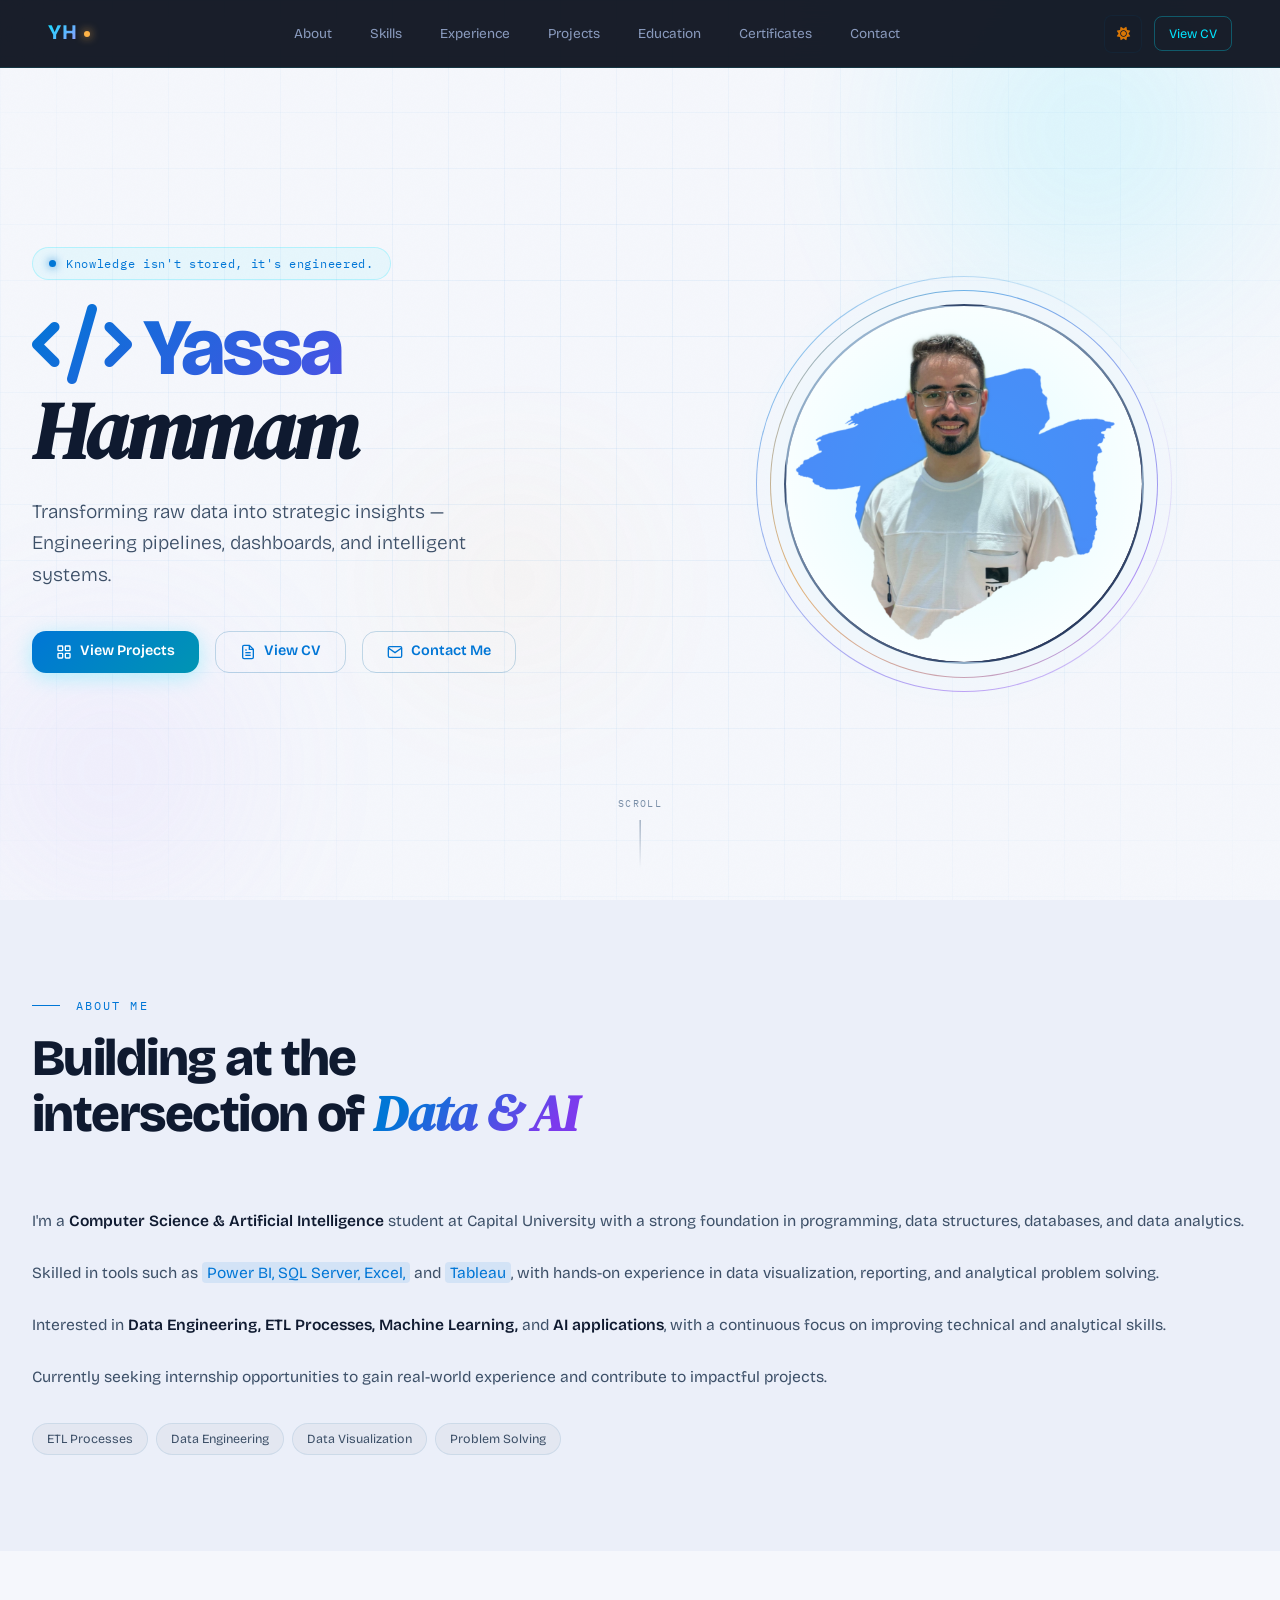
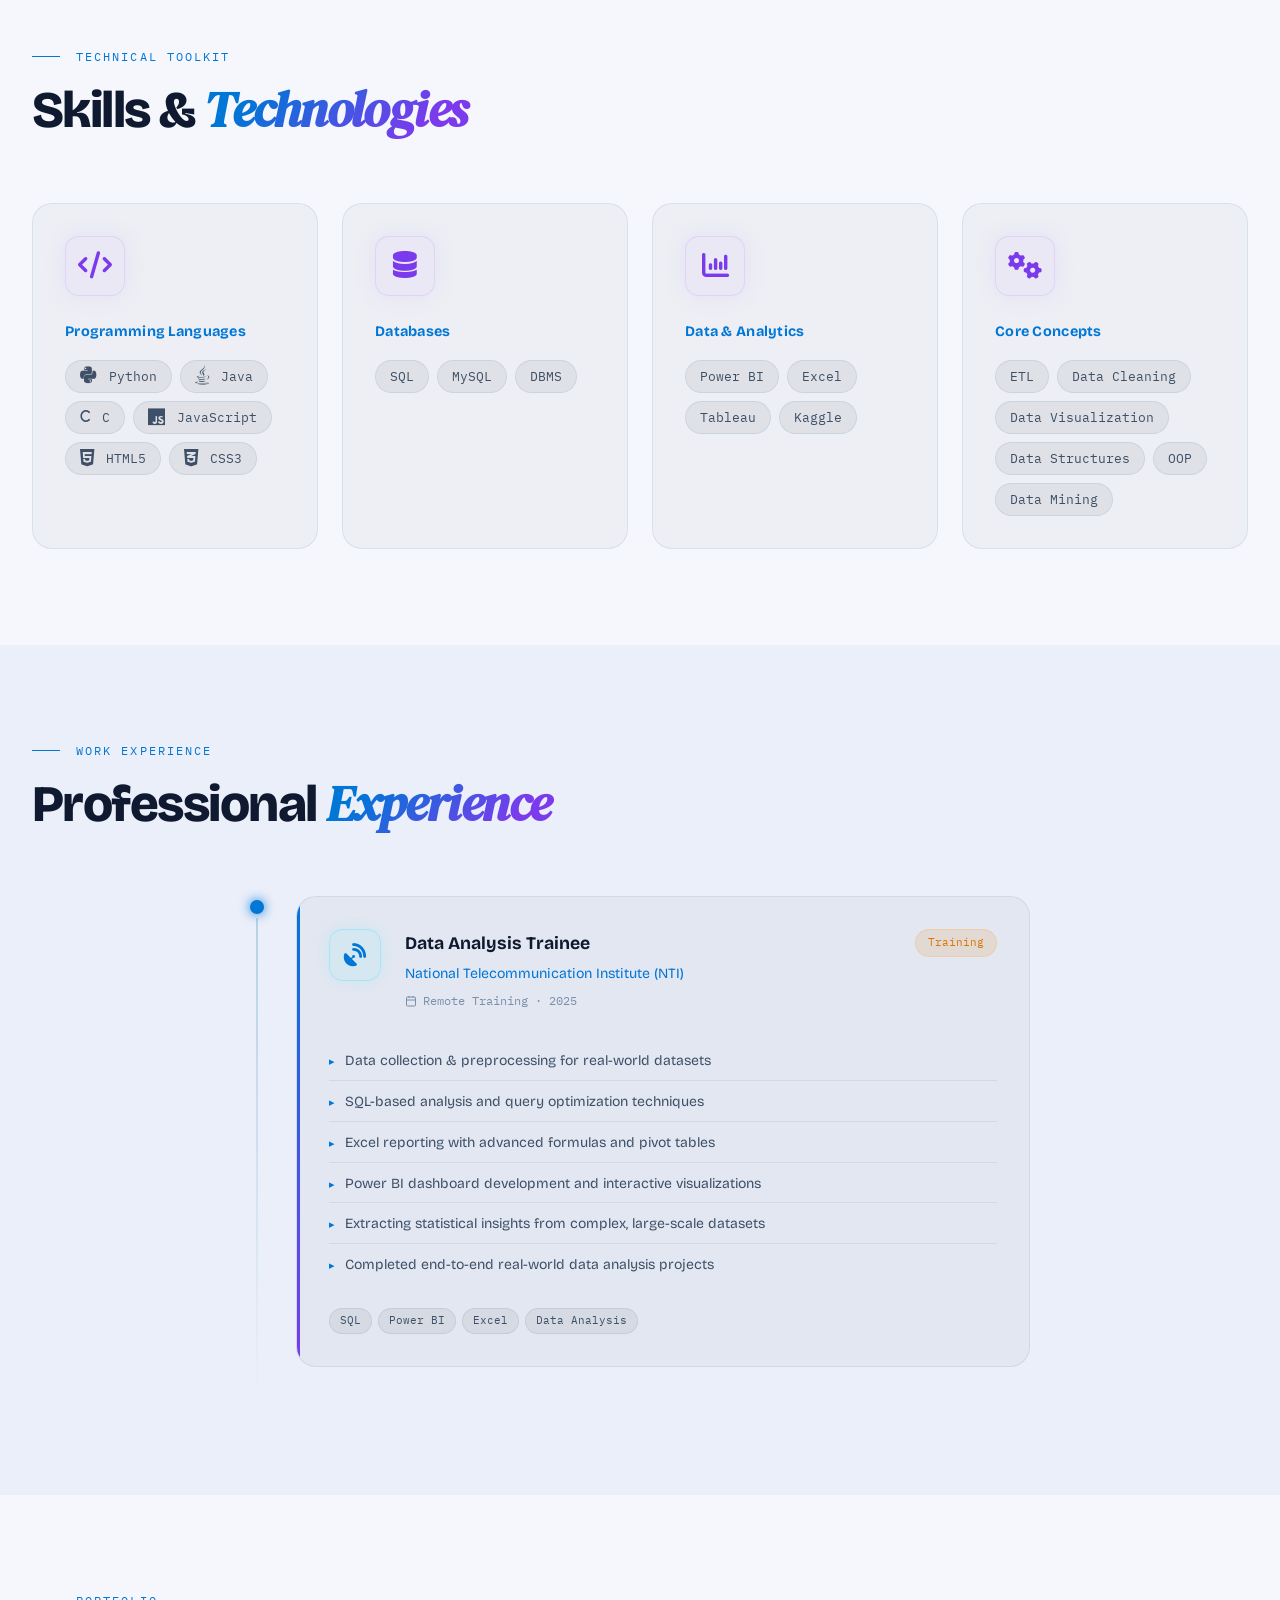
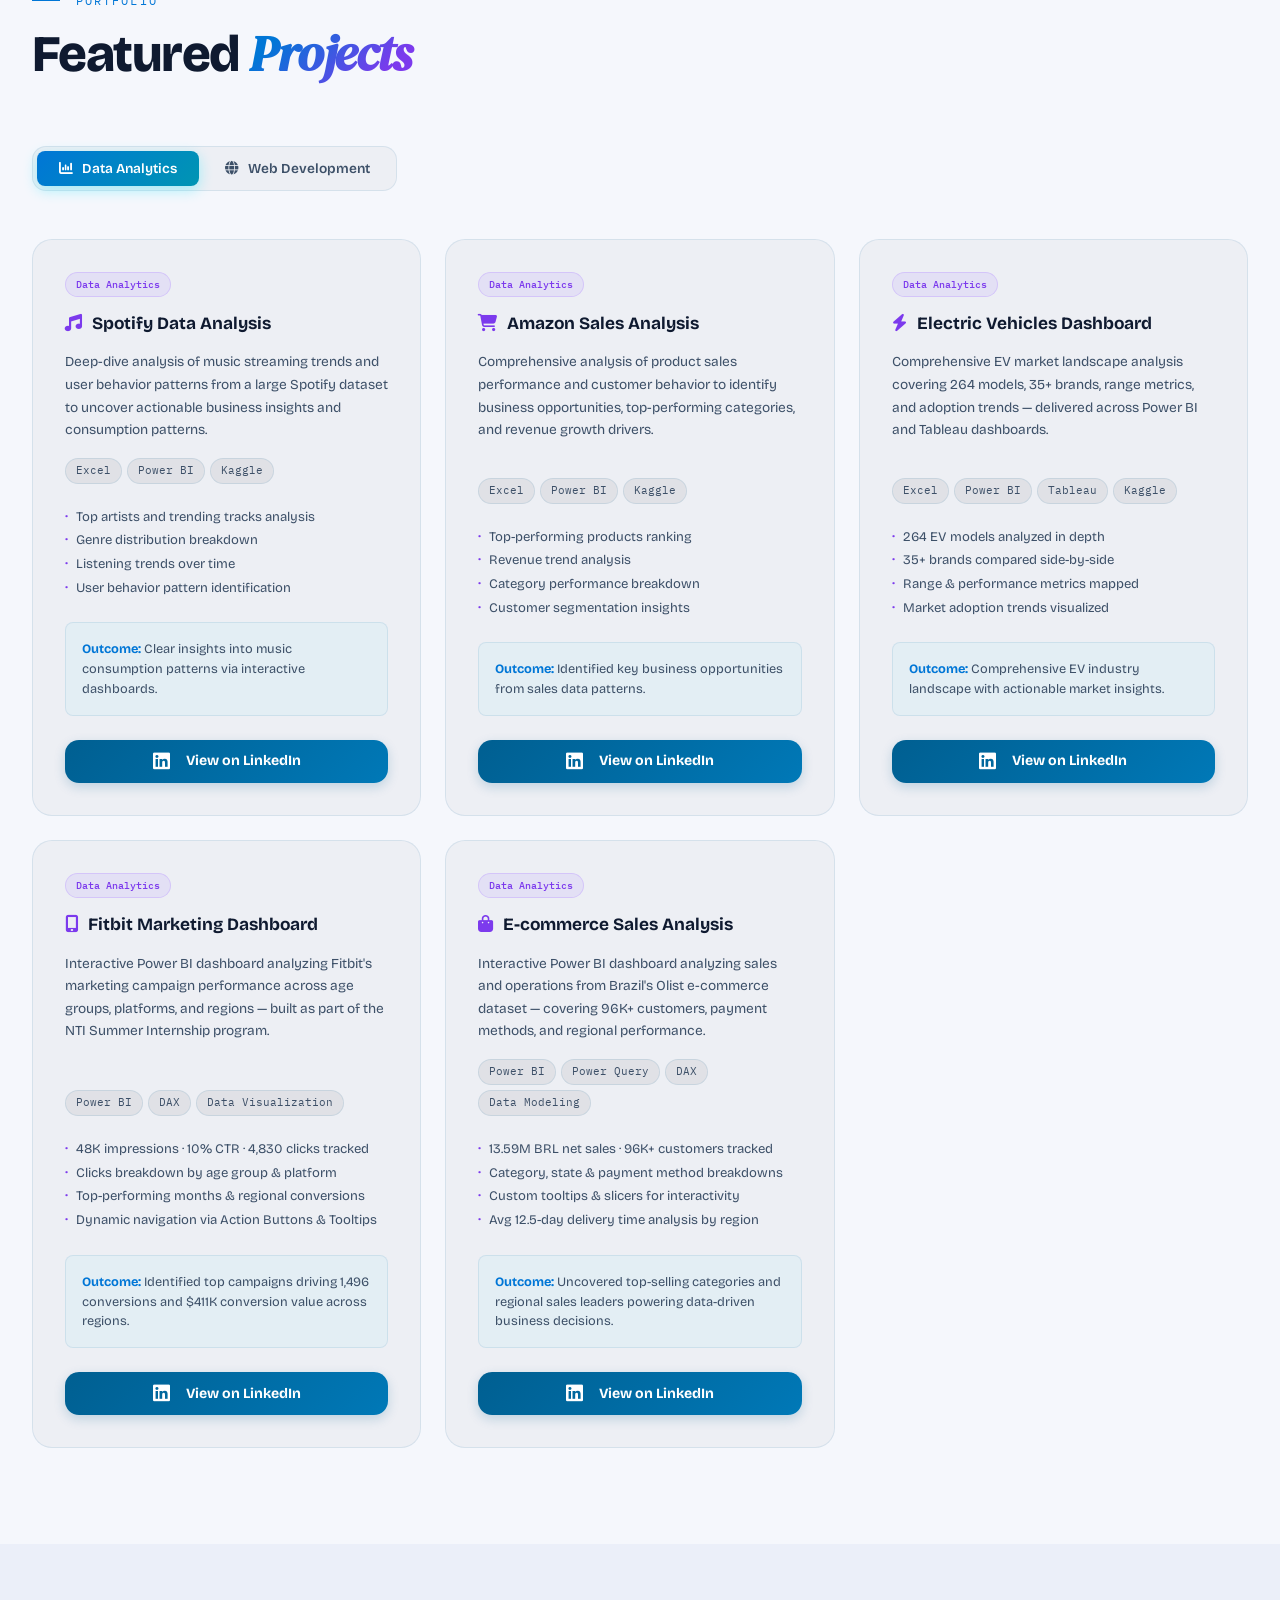
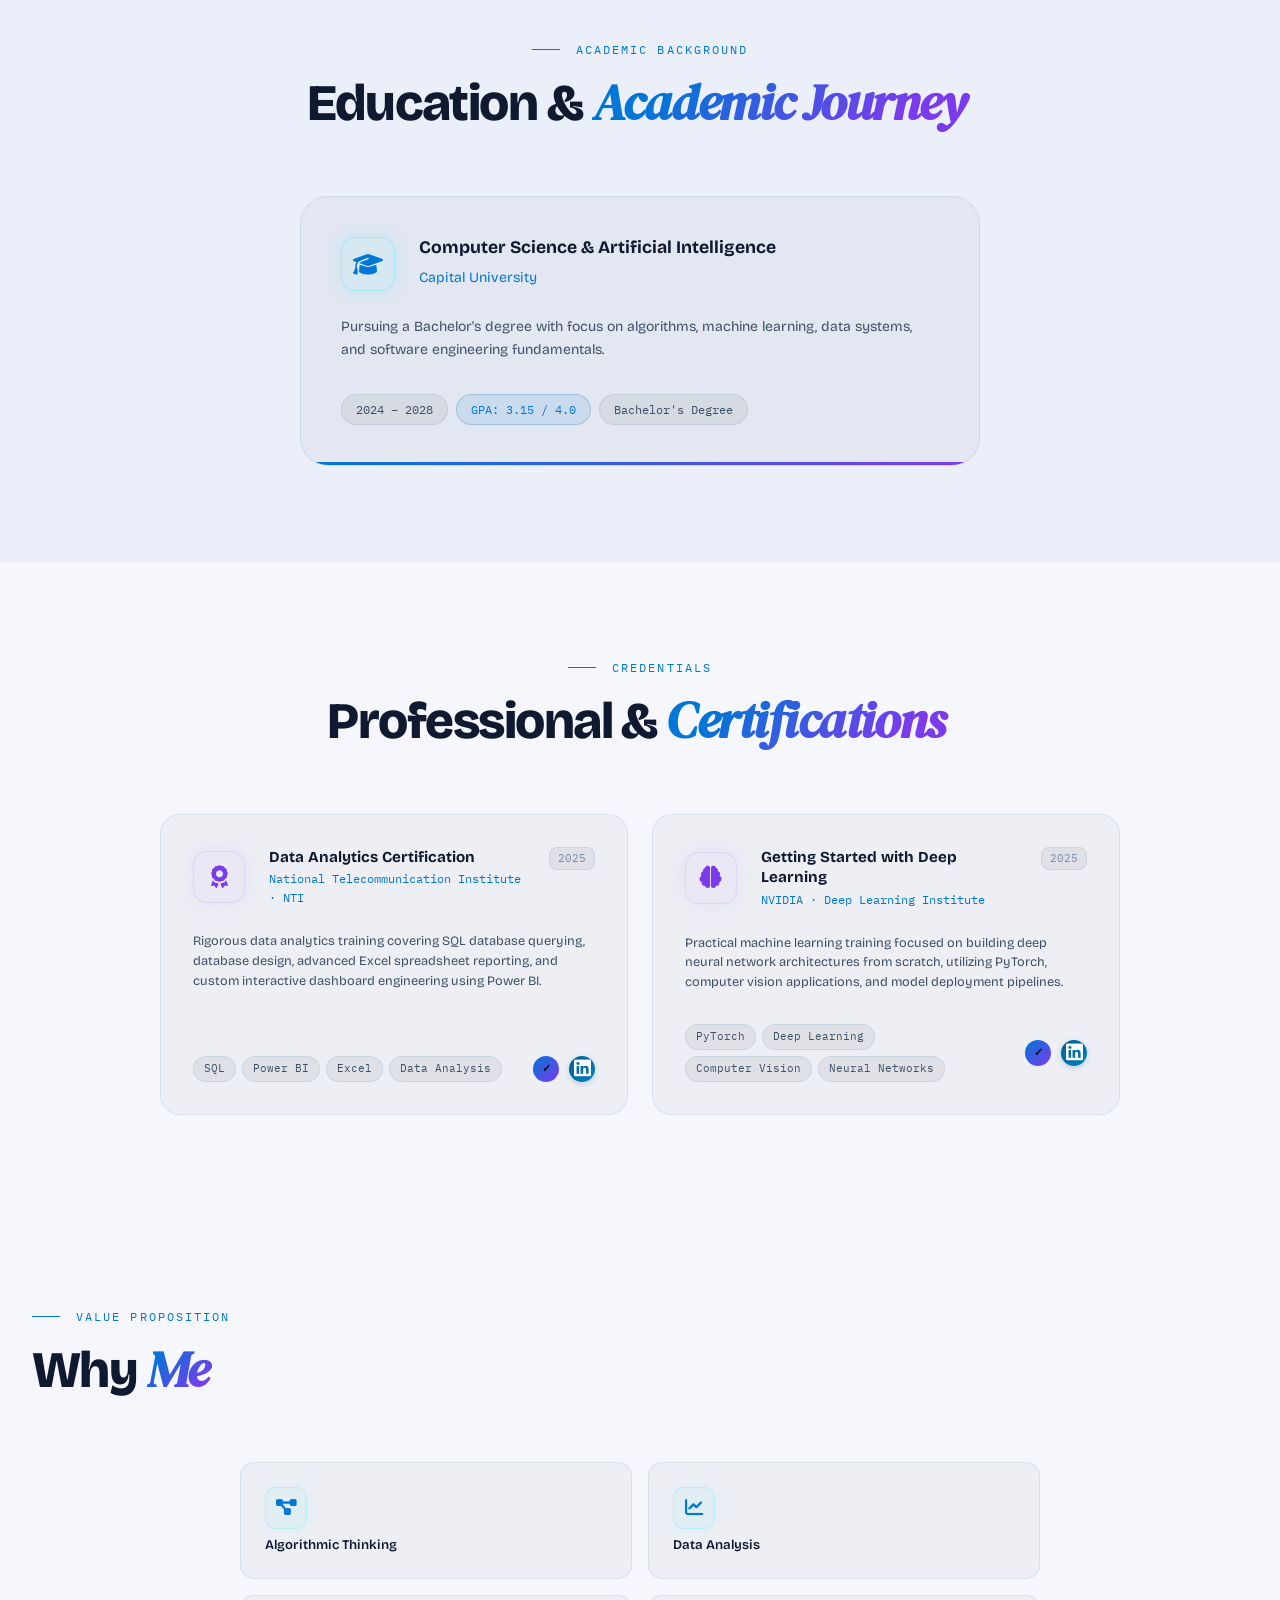
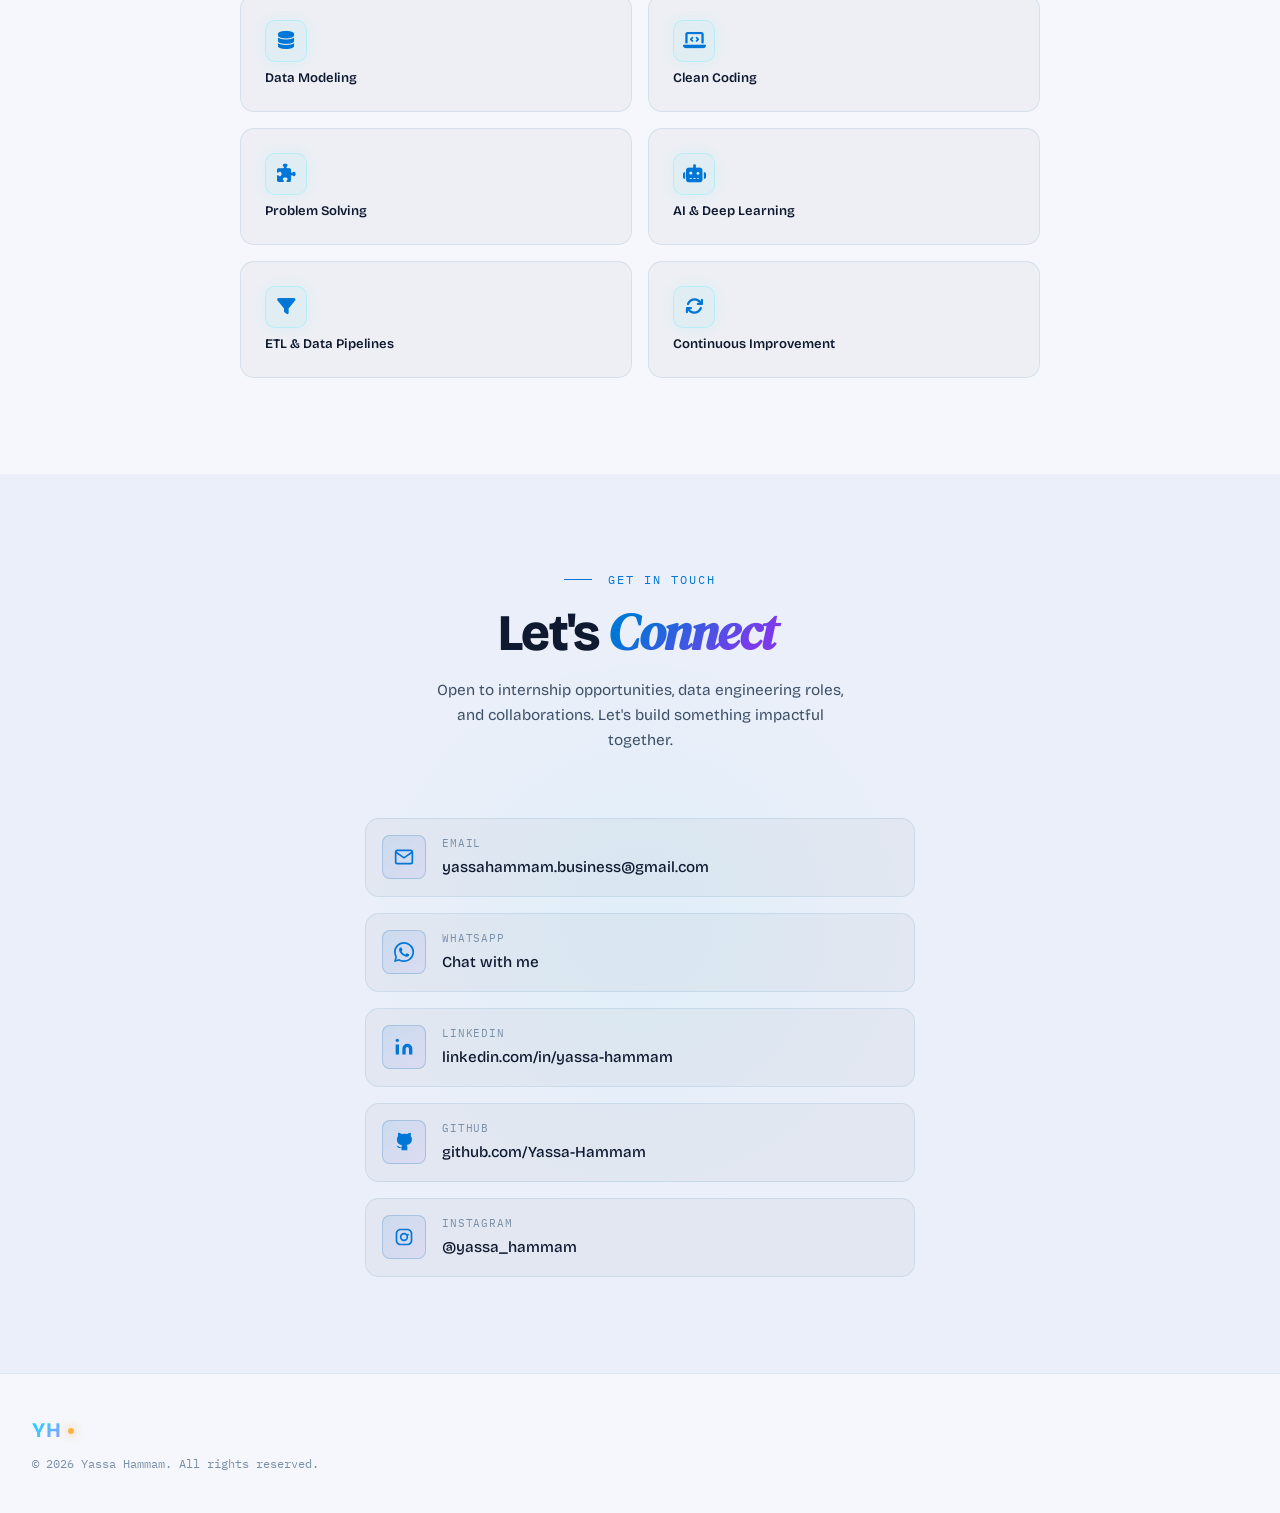
==== index.html @ 33d1f980 "new update" ====
<!DOCTYPE html>
<html lang="en" data-theme="dark">

<head>
  <meta charset="UTF-8" />
  <meta name="viewport" content="width=device-width, initial-scale=1.0" />
  <meta name="description"
    content="Yassa Hammam — Computer Science & AI student, Data Engineer, and Power BI Developer building intelligent data systems and analytical solutions." />
  <meta name="keywords"
    content="Yassa Hammam, Data Engineer, Data Analyst, Power BI, Python, AI, Machine Learning, Portfolio" />
  <meta name="author" content="Yassa Hammam" />
  <meta property="og:title" content="Yassa Hammam — Data Engineer & AI Enthusiast" />
  <meta property="og:description"
    content="CS & AI student specializing in Data Engineering, ETL Pipelines, and AI-driven analytics." />
  <meta property="og:type" content="website" />
  <meta name="theme-color" content="#060B18" />
  <title>Yassa Hammam — Data Engineer & AI Enthusiast</title>

  <!-- Fonts -->
  <link rel="preconnect" href="https://fonts.googleapis.com" />
  <link rel="preconnect" href="https://fonts.gstatic.com" crossorigin />
  <link
    href="https://fonts.googleapis.com/css2?family=Bricolage+Grotesque:opsz,wght@12..96,300;12..96,400;12..96,500;12..96,600;12..96,700;12..96,800&family=DM+Serif+Display:ital@0;1&family=IBM+Plex+Mono:wght@400;500&display=swap"
    rel="stylesheet" />
  <link rel="stylesheet" href="https://cdnjs.cloudflare.com/ajax/libs/font-awesome/6.5.0/css/all.min.css">
  <link rel="stylesheet" href="style.css" />
</head>

<body>

  <!-- Scroll progress bar -->
  <div class="scroll-bar" id="scroll-bar" role="progressbar" aria-label="Page scroll progress"></div>

  <!-- Noise overlay -->
  <div class="noise-overlay" aria-hidden="true"></div>

  <!-- ═══════════ NAVIGATION ═══════════ -->
  <header class="site-header" id="site-header">
    <nav class="nav container">

      <!-- LEFT: Logo -->
      <a href="#" class="nav-logo footer-logo" aria-label="Home">
        <span class="logo-mark">YH</span>
        <span class="logo-dot"></span>
      </a>

      <!-- CENTER: Menu -->
      <ul class="nav-menu" id="nav-menu">

        <li><a href="#about" class="nav-link" data-nav>About</a></li>
        <li><a href="#skills" class="nav-link" data-nav>Skills</a></li>
        <li><a href="#experience" class="nav-link" data-nav>Experience</a></li>
        <li><a href="#projects" class="nav-link" data-nav>Projects</a></li>
        <li><a href="#education" class="nav-link" data-nav>Education</a></li>
        <li><a href="#certifications" class="nav-link" data-nav>Certificates</a></li>
        <li><a href="#contact" class="nav-link" data-nav>Contact</a></li>

      </ul>

      <!-- RIGHT: Actions -->
      <div class="nav-actions">

        <button class="theme-toggle" id="theme-toggle" aria-label="Toggle dark mode">
          <i class="fa-solid fa-sun icon-sun" aria-hidden="true"></i>
          <i class="fa-solid fa-moon icon-moon" aria-hidden="true"></i>
        </button>

        <a href="https://drive.google.com/file/d/12yXEzWz1nHPKMfJDJU7nVJs9RhCD0__B/view?usp=sharing" class="nav-cta"
          id="cv-btn" target="_blank">
          View CV
        </a>

        <button class="hamburger" id="hamburger" aria-expanded="false" aria-label="Toggle navigation menu">
          <span></span>
          <span></span>
          <span></span>
        </button>

      </div>

    </nav>
  </header>

  <main id="main-content">

    <!-- ═══════════ HERO ═══════════ -->
    <section id="hero" class="hero" aria-label="Introduction">
      <div class="hero-bg" aria-hidden="true">
        <div class="hero-grid"></div>
        <div class="hero-orb orb-1"></div>
        <div class="hero-orb orb-2"></div>
        <div class="hero-orb orb-3"></div>
      </div>

      <div class="container hero-container">
        <div class="hero-content">
          <div class="hero-badge reveal" aria-label="Status: Open to work">
            <span class="badge-pulse" aria-hidden="true"></span>
            Knowledge isn't stored, it's engineered.
          </div>

          <h1 class="hero-name reveal delay-1">
            <span class="name-first"> <i class="fa-solid fa-code"></i> Yassa</span>
            <span class="name-last serif-italic">Hammam</span>
          </h1>

          <p class="hero-tagline reveal delay-3">
            Transforming raw data into strategic insights —<br class="br-desktop" />
            Engineering pipelines, dashboards, and intelligent systems.
          </p>

          <div class="hero-cta reveal delay-4">
            <a href="#projects" class="btn btn-primary">
              <svg width="16" height="16" viewBox="0 0 24 24" fill="none" stroke="currentColor" stroke-width="2"
                aria-hidden="true">
                <rect x="3" y="3" width="7" height="7" rx="1" />
                <rect x="14" y="3" width="7" height="7" rx="1" />
                <rect x="14" y="14" width="7" height="7" rx="1" />
                <rect x="3" y="14" width="7" height="7" rx="1" />
              </svg>
              View Projects
            </a>
            <a href="https://drive.google.com/file/d/12yXEzWz1nHPKMfJDJU7nVJs9RhCD0__B/view?usp=sharing"
              class="btn btn-outline" target="_blank" rel="noopener noreferrer" id="hero-cv-btn">
              <svg width="16" height="16" viewBox="0 0 24 24" fill="none" stroke="currentColor" stroke-width="2"
                aria-hidden="true">
                <path d="M14 2H6a2 2 0 0 0-2 2v16a2 2 0 0 0 2 2h12a2 2 0 0 0 2-2V8z" />
                <polyline points="14 2 14 8 20 8" />
                <line x1="16" y1="13" x2="8" y2="13" />
                <line x1="16" y1="17" x2="8" y2="17" />
                <polyline points="10 9 9 9 8 9" />
              </svg>
              View CV
            </a>
            <a href="#contact" class="btn btn-outline">
              <svg width="16" height="16" viewBox="0 0 24 24" fill="none" stroke="currentColor" stroke-width="2"
                aria-hidden="true">
                <path d="M4 4h16c1.1 0 2 .9 2 2v12c0 1.1-.9 2-2 2H4c-1.1 0-2-.9-2-2V6c0-1.1.9-2 2-2z" />
                <polyline points="22,6 12,13 2,6" />
              </svg>
              Contact Me
            </a>

          </div>
        </div>

        <div class="hero-visual reveal delay-2" aria-hidden="true">
          <div class="avatar-frame">
            <div class="avatar-ring ring-spin"></div>
            <div class="avatar-ring ring-spin-rev"></div>
            <div class="avatar-inner">
              <img src="profile.png" alt="Yassa Hammam" class="avatar-photo" loading="eager"
                onerror="this.style.display='none';document.querySelector('.avatar-initials').style.display='flex'" />
              <div class="avatar-initials" style="display: none;">YH</div>
            </div>
            <div class="avatar-glow"></div>
          </div>
        </div>
      </div>

      <div class="scroll-hint reveal delay-5" aria-hidden="true">
        <span>Scroll</span>
        <div class="scroll-line"></div>
      </div>
    </section>

    <!-- ═══════════ ABOUT ═══════════ -->
    <section id="about" class="section about-section" aria-label="About me">
      <div class="container">
        <div class="section-header reveal">
          <p class="section-eyebrow">About Me</p>
          <h2 class="section-title">
            Building at the<br />intersection of
            <em class="serif-italic accent-text"> Data &amp; AI</em>
          </h2>
        </div>

        <div class="about-text reveal">
          <p>I'm a <strong>Computer Science &amp; Artificial Intelligence</strong> student at Capital University with a
            strong foundation in programming, data structures, databases, and data analytics.</p>
          <p>Skilled in tools such as <mark>Power BI, SQL Server, Excel,</mark> and <mark>Tableau</mark>, with hands-on
            experience in data visualization, reporting, and analytical problem solving.</p>
          <p>Interested in <strong>Data Engineering, ETL Processes, Machine Learning,</strong> and <strong>AI
              applications</strong>, with a continuous focus on improving technical and analytical skills.</p>
          <p>Currently seeking internship opportunities to gain real-world experience and contribute to impactful
            projects.</p>

          <div class="about-tags">
            <span class="tag">ETL Processes</span>
            <span class="tag">Data Engineering</span>
            <span class="tag">Data Visualization</span>
            <span class="tag">Problem Solving</span>

          </div>
        </div>
      </div>
    </section>

    <!-- ═══════════ SKILLS ═══════════ -->
    <section id="skills" class="section skills-section" aria-label="Skills and technologies">
      <div class="container">
        <div class="section-header reveal">
          <p class="section-eyebrow">Technical Toolkit</p>
          <h2 class="section-title">Skills &amp; <em class="serif-italic accent-text">Technologies</em></h2>
        </div>

        <div class="skills-grid">
          <article class="skill-card reveal delay-1">
            <div class="skill-card-icon" aria-hidden="true"><i class="fa-solid fa-code"></i></div>
            <h3 class="skill-card-title">Programming Languages</h3>
            <div class="skill-pills">
              <span class="pill"><i class="fa-brands fa-python"></i><span> Python</span></span>

              <span class="pill"><i class="fa-brands fa-java"></i><span> Java</span></span>

              <span class="pill"><i class="fa-solid fa-c"></i><span> C</span></span>

              <span class="pill"><i class="fa-brands fa-js"></i><span> JavaScript</span></span>

              <span class="pill"><i class="fa-brands fa-html5"></i><span> HTML5</span></span>

              <span class="pill"><i class="fa-brands fa-css3-alt"></i><span> CSS3</span></span>

            </div>
          </article>

          <article class="skill-card reveal delay-2">
            <div class="skill-card-icon" aria-hidden="true"><i class="fa-solid fa-database"></i></div>
            <h3 class="skill-card-title">Databases</h3>
            <div class="skill-pills">
              <span class="pill"> SQL</span>
              <span class="pill"> MySQL</span>
              <span class="pill"> DBMS</span>


            </div>
          </article>

          <article class="skill-card reveal delay-3">
            <div class="skill-card-icon" aria-hidden="true"><i class="fa-solid fa-chart-column"></i></div>
            <h3 class="skill-card-title">Data &amp; Analytics</h3>
            <div class="skill-pills">
              <span class="pill">Power BI</span>
              <span class="pill">Excel</span>
              <span class="pill">Tableau</span>
              <span class="pill">Kaggle</span>
            </div>
          </article>

          <article class="skill-card reveal delay-4">
            <div class="skill-card-icon" aria-hidden="true"><i class="fa-solid fa-gears"></i></div>
            <h3 class="skill-card-title">Core Concepts</h3>
            <div class="skill-pills">
              <span class="pill">ETL</span>
              <span class="pill">Data Cleaning</span>
              <span class="pill">Data Visualization</span>
              <span class="pill">Data Structures</span>
              <span class="pill">OOP</span>
              <span class="pill">Data Mining</span>
            </div>
          </article>
        </div>
      </div>
    </section>

    <!-- ═══════════ EXPERIENCE ═══════════ -->
    <section id="experience" class="section experience-section" aria-label="Work experience">
      <div class="container">
        <div class="section-header reveal">
          <p class="section-eyebrow">Work Experience</p>
          <h2 class="section-title">Professional <em class="serif-italic accent-text">Experience</em></h2>
        </div>

        <div class="timeline">
          <article class="exp-card reveal" aria-label="Data Analysis Trainee at NTI">


            <!-- start of certification -->
            <div class="exp-marker" aria-hidden="true">
              <span class="marker-dot"></span>
              <span class="marker-line"></span>
            </div>
            <div class="exp-content">
              <div class="exp-header">
                <div class="exp-logo" aria-hidden="true"><i class="fa-solid fa-satellite-dish"></i></div>
                <div class="exp-meta">
                  <h3 class="exp-role">Data Analysis Trainee</h3>
                  <p class="exp-company">National Telecommunication Institute (NTI)</p>
                  <p class="exp-period">
                    <svg width="12" height="12" viewBox="0 0 24 24" fill="none" stroke="currentColor" stroke-width="2"
                      aria-hidden="true">
                      <rect x="3" y="4" width="18" height="18" rx="2" ry="2" />
                      <line x1="16" y1="2" x2="16" y2="6" />
                      <line x1="8" y1="2" x2="8" y2="6" />
                      <line x1="3" y1="10" x2="21" y2="10" />
                    </svg>
                    Remote Training · 2025
                  </p>
                </div>
                <span class="exp-badge">Training</span>
              </div>
              <ul class="exp-list" role="list">
                <li>Data collection &amp; preprocessing for real-world datasets</li>
                <li>SQL-based analysis and query optimization techniques</li>
                <li>Excel reporting with advanced formulas and pivot tables</li>
                <li>Power BI dashboard development and interactive visualizations</li>
                <li>Extracting statistical insights from complex, large-scale datasets</li>
                <li>Completed end-to-end real-world data analysis projects</li>
              </ul>
              <div class="exp-skills">
                <span class="pill pill-sm">SQL</span>
                <span class="pill pill-sm">Power BI</span>
                <span class="pill pill-sm">Excel</span>
                <span class="pill pill-sm">Data Analysis</span>
              </div>
            </div>
            <!-- end of certification -->
          </article>
        </div>
      </div>
    </section>

    <!-- ═══════════ PROJECTS ═══════════ -->
    <section id="projects" class="section projects-section" aria-label="Portfolio projects">
      <div class="container">
        <div class="section-header reveal">
          <p class="section-eyebrow">Portfolio</p>
          <h2 class="section-title">Featured <em class="serif-italic accent-text">Projects</em></h2>
        </div>

        <div class="tab-group reveal" role="tablist" aria-label="Project categories">
          <button class="tab active" role="tab" aria-selected="true" aria-controls="tab-data" id="btn-data"
            data-tab="data">
            <i class="fa-solid fa-chart-column" style="margin-right: 6px;"></i> Data Analytics
          </button>
          <button class="tab" role="tab" aria-selected="false" aria-controls="tab-web" id="btn-web" data-tab="web">
            <i class="fa-solid fa-globe" style="margin-right: 6px;"></i> Web Development
          </button>
        </div>

        <!-- Web Projects -->
        <div class="projects-panel" id="tab-web" role="tabpanel" aria-labelledby="btn-web" hidden>
          <div class="projects-grid">

            <article class="proj-card reveal" aria-label="Restaurant Website project">
              <div class="proj-card-inner">
                <header class="proj-header">
                  <span class="proj-badge badge-web">Web Dev</span>
                </header>
                <h3 class="proj-title"><i class="fa-solid fa-utensils"
                    style="color: var(--cyan); margin-right: 6px;"></i> Restaurant Website</h3>
                <p class="proj-desc">A modern digital presence for small restaurants — featuring menu showcasing, smooth
                  UX, and a mobile-first layout to improve customer engagement across all devices.</p>
                <div class="proj-stack">
                  <span class="pill pill-sm">HTML5</span>
                  <span class="pill pill-sm">CSS3</span>
                  <span class="pill pill-sm">JavaScript</span>
                </div>
                <ul class="proj-features" role="list">
                  <li>Fully responsive mobile-first design</li>
                  <li>Interactive menu browsing system</li>
                  <li>Smooth scroll navigation &amp; animations</li>
                  <li>Clean, conversion-optimized UI</li>
                </ul>
                <div class="proj-outcome">
                  <strong>Outcome:</strong> Improved digital presence with a structured, conversion-friendly UI.
                </div>
              </div>
            </article>

            <article class="proj-card reveal delay-2" aria-label="Tourism Website project">
              <div class="proj-card-inner">
                <header class="proj-header">
                  <span class="proj-badge badge-web">Web Dev</span>
                </header>
                <h3 class="proj-title"><i class="fa-solid fa-plane" style="color: var(--cyan); margin-right: 6px;"></i>
                  Tourism Website</h3>
                <p class="proj-desc">An immersive digital platform for tourism destinations — showcasing places,
                  attractions, and encouraging visitor exploration through visual storytelling and interactive elements.
                </p>
                <div class="proj-stack">
                  <span class="pill pill-sm">HTML5</span>
                  <span class="pill pill-sm">CSS3</span>
                  <span class="pill pill-sm">JavaScript</span>
                </div>
                <ul class="proj-features" role="list">
                  <li>Responsive destination showcase sections</li>
                  <li>Smooth scrolling navigation</li>
                  <li>Interactive UI components</li>
                  <li>Visual storytelling layout</li>
                </ul>
                <div class="proj-outcome">
                  <strong>Outcome:</strong> Enhanced user engagement through an immersive browsing experience.
                </div>
              </div>
            </article>

          </div>
          <div class="projects-more-container">
            <button class="btn btn-outline show-more-btn" data-panel="tab-web">
              <span>Show More</span> <i class="fa-solid fa-chevron-down"></i>
            </button>
          </div>
        </div>

        <!-- Data Projects -->
        <div class="projects-panel active" id="tab-data" role="tabpanel" aria-labelledby="btn-data">
          <div class="projects-grid">

            <article class="proj-card reveal" aria-label="Spotify Data Analysis project">
              <div class="proj-card-inner">
                <header class="proj-header">
                  <span class="proj-badge badge-data">Data Analytics</span>
                </header>
                <h3 class="proj-title"><i class="fa-solid fa-music"
                    style="color: var(--violet); margin-right: 6px;"></i> Spotify Data Analysis</h3>
                <p class="proj-desc">Deep-dive analysis of music streaming trends and user behavior patterns from a
                  large Spotify dataset to uncover actionable business insights and consumption patterns.</p>
                <div class="proj-stack">
                  <span class="pill pill-sm">Excel</span>
                  <span class="pill pill-sm">Power BI</span>
                  <span class="pill pill-sm">Kaggle</span>
                </div>
                <ul class="proj-features" role="list">
                  <li>Top artists and trending tracks analysis</li>
                  <li>Genre distribution breakdown</li>
                  <li>Listening trends over time</li>
                  <li>User behavior pattern identification</li>
                </ul>
                <div class="proj-outcome">
                  <strong>Outcome:</strong> Clear insights into music consumption patterns via interactive dashboards.
                </div>
                <div class="proj-links">
                  <a href="https://www.linkedin.com/posts/yassa-hammam_powerbi-spotifydashboard-nti-activity-7352387256441036800--GL7?utm_source=share&utm_medium=member_desktop&rcm=ACoAAFuCj3QBOGIlvsD2n6PTqf2znAiU6xdLaDw"
                    target="_blank" rel="noopener noreferrer" class="proj-link-btn"
                    aria-label="View Spotify Data Analysis on LinkedIn">
                    <i class="fa-brands fa-linkedin"></i> View on LinkedIn
                  </a>
                </div>
              </div>
            </article>

            <article class="proj-card reveal delay-1" aria-label="Amazon Sales Analysis project">
              <div class="proj-card-inner">
                <header class="proj-header">
                  <span class="proj-badge badge-data">Data Analytics</span>
                </header>
                <h3 class="proj-title"><i class="fa-solid fa-cart-shopping"
                    style="color: var(--violet); margin-right: 6px;"></i> Amazon Sales Analysis</h3>
                <p class="proj-desc">Comprehensive analysis of product sales performance and customer behavior to
                  identify business opportunities, top-performing categories, and revenue growth drivers.</p>
                <div class="proj-stack">
                  <span class="pill pill-sm">Excel</span>
                  <span class="pill pill-sm">Power BI</span>
                  <span class="pill pill-sm">Kaggle</span>
                </div>
                <ul class="proj-features" role="list">
                  <li>Top-performing products ranking</li>
                  <li>Revenue trend analysis</li>
                  <li>Category performance breakdown</li>
                  <li>Customer segmentation insights</li>
                </ul>
                <div class="proj-outcome">
                  <strong>Outcome:</strong> Identified key business opportunities from sales data patterns.
                </div>
                <div class="proj-links">
                  <a href="https://www.linkedin.com/posts/yassa-hammam_powerbi-dataanalytics-dashboarddesign-activity-7351594579667636224-iVMX?utm_source=share&utm_medium=member_desktop&rcm=ACoAAFuCj3QBOGIlvsD2n6PTqf2znAiU6xdLaDw"
                    target="_blank" rel="noopener noreferrer" class="proj-link-btn"
                    aria-label="View Amazon Sales Analysis on LinkedIn">
                    <i class="fa-brands fa-linkedin"></i> View on LinkedIn
                  </a>
                </div>
              </div>
            </article>

            <article class="proj-card reveal delay-2" aria-label="Electric Vehicles Dashboard project">
              <div class="proj-card-inner">
                <header class="proj-header">
                  <span class="proj-badge badge-data">Data Analytics</span>
                </header>
                <h3 class="proj-title"><i class="fa-solid fa-bolt" style="color: var(--violet); margin-right: 6px;"></i>
                  Electric Vehicles Dashboard</h3>
                <p class="proj-desc">Comprehensive EV market landscape analysis covering 264 models, 35+ brands, range
                  metrics, and adoption trends — delivered across Power BI and Tableau dashboards.</p>
                <div class="proj-stack">
                  <span class="pill pill-sm">Excel</span>
                  <span class="pill pill-sm">Power BI</span>
                  <span class="pill pill-sm">Tableau</span>
                  <span class="pill pill-sm">Kaggle</span>
                </div>
                <ul class="proj-features" role="list">
                  <li>264 EV models analyzed in depth</li>
                  <li>35+ brands compared side-by-side</li>
                  <li>Range &amp; performance metrics mapped</li>
                  <li>Market adoption trends visualized</li>
                </ul>
                <div class="proj-outcome">
                  <strong>Outcome:</strong> Comprehensive EV industry landscape with actionable market insights.
                </div>
                <div class="proj-links">
                  <a href="https://www.linkedin.com/posts/yassa-hammam_powerbi-dataanalytics-electricvehicles-activity-7353868217234198532-Ri2U?utm_source=share&utm_medium=member_desktop&rcm=ACoAAFuCj3QBOGIlvsD2n6PTqf2znAiU6xdLaDw"
                    target="_blank" rel="noopener noreferrer" class="proj-link-btn"
                    aria-label="View Electric Vehicles Dashboard on LinkedIn">
                    <i class="fa-brands fa-linkedin"></i> View on LinkedIn
                  </a>
                </div>
              </div>
            </article>

            <article class="proj-card reveal delay-3" aria-label="Fitbit Marketing Dashboard project">
              <div class="proj-card-inner">
                <header class="proj-header">
                  <span class="proj-badge badge-data">Data Analytics</span>
                </header>
                <h3 class="proj-title"><i class="fa-solid fa-mobile-screen-button"
                    style="color: var(--violet); margin-right: 6px;"></i> Fitbit Marketing Dashboard</h3>
                <p class="proj-desc">Interactive Power BI dashboard analyzing Fitbit's marketing campaign performance
                  across age groups, platforms, and regions — built as part of the NTI Summer Internship program.</p>
                <div class="proj-stack">
                  <span class="pill pill-sm">Power BI</span>
                  <span class="pill pill-sm">DAX</span>
                  <span class="pill pill-sm">Data Visualization</span>
                </div>
                <ul class="proj-features" role="list">
                  <li>48K impressions · 10% CTR · 4,830 clicks tracked</li>
                  <li>Clicks breakdown by age group &amp; platform</li>
                  <li>Top-performing months &amp; regional conversions</li>
                  <li>Dynamic navigation via Action Buttons &amp; Tooltips</li>
                </ul>
                <div class="proj-outcome">
                  <strong>Outcome:</strong> Identified top campaigns driving 1,496 conversions and $411K conversion
                  value across regions.
                </div>
                <div class="proj-links">
                  <a href="https://www.linkedin.com/posts/yassa-hammam_powerbi-dataanalytics-dashboarddesign-activity-7351069159125897216-djnq?utm_source=share&utm_medium=member_desktop&rcm=ACoAAFuCj3QBOGIlvsD2n6PTqf2znAiU6xdLaDw"
                    target="_blank" rel="noopener noreferrer" class="proj-link-btn"
                    aria-label="View Fitbit Marketing Dashboard on LinkedIn">
                    <i class="fa-brands fa-linkedin"></i> View on LinkedIn
                  </a>
                </div>
              </div>
            </article>

            <article class="proj-card reveal delay-4" aria-label="E-commerce Sales Dashboard project">
              <div class="proj-card-inner">
                <header class="proj-header">
                  <span class="proj-badge badge-data">Data Analytics</span>
                </header>
                <h3 class="proj-title"><i class="fa-solid fa-bag-shopping"
                    style="color: var(--violet); margin-right: 6px;"></i> E-commerce Sales Analysis</h3>
                <p class="proj-desc">Interactive Power BI dashboard analyzing sales and operations from Brazil's Olist
                  e-commerce dataset — covering 96K+ customers, payment methods, and regional performance.</p>
                <div class="proj-stack">
                  <span class="pill pill-sm">Power BI</span>
                  <span class="pill pill-sm">Power Query</span>
                  <span class="pill pill-sm">DAX</span>
                  <span class="pill pill-sm">Data Modeling</span>
                </div>
                <ul class="proj-features" role="list">
                  <li>13.59M BRL net sales · 96K+ customers tracked</li>
                  <li>Category, state &amp; payment method breakdowns</li>
                  <li>Custom tooltips &amp; slicers for interactivity</li>
                  <li>Avg 12.5-day delivery time analysis by region</li>
                </ul>
                <div class="proj-outcome">
                  <strong>Outcome:</strong> Uncovered top-selling categories and regional sales leaders powering
                  data-driven business decisions.
                </div>
                <div class="proj-links">
                  <a href="https://www.linkedin.com/posts/yassa-hammam_powerbi-dataanalytics-dashboarddesign-activity-7358503456132796416-y1F2?utm_source=share&utm_medium=member_desktop&rcm=ACoAAFuCj3QBOGIlvsD2n6PTqf2znAiU6xdLaDw"
                    target="_blank" rel="noopener noreferrer" class="proj-link-btn"
                    aria-label="View E-commerce Sales Analysis on LinkedIn">
                    <i class="fa-brands fa-linkedin"></i> View on LinkedIn
                  </a>
                </div>
              </div>
            </article>

          </div>
          <div class="projects-more-container">
            <button class="btn btn-outline show-more-btn" data-panel="tab-data">
              <span>Show More</span> <i class="fa-solid fa-chevron-down"></i>
            </button>
          </div>
        </div>
      </div>
    </section>

    <!-- ═══════════ EDUCATION ═══════════ -->
    <section id="education" class="section education-section" aria-label="Academic background">
      <div class="container">
        <div class="section-header reveal" style="text-align:center">
          <p class="section-eyebrow" style="justify-content:center">Academic Background</p>
          <h2 class="section-title">Education &amp; <em class="serif-italic accent-text">Academic Journey</em></h2>
        </div>

        <div class="edu-single">
          <article class="edu-card reveal" aria-label="Capital University degree">
            <div class="edu-card-top">
              <div class="edu-icon" aria-hidden="true"><i class="fa-solid fa-graduation-cap"></i></div>
              <div class="edu-info">
                <h3 class="edu-degree">Computer Science &amp; Artificial Intelligence</h3>
                <p class="edu-uni">Capital University</p>
              </div>
            </div>
            <p class="edu-desc">Pursuing a Bachelor's degree with focus on algorithms, machine learning, data systems,
              and software engineering fundamentals.</p>
            <div class="edu-badges">
              <span class="edu-badge">2024 – 2028</span>
              <span class="edu-badge edu-badge-gpa">GPA: 3.15 / 4.0</span>
              <span class="edu-badge">Bachelor's Degree</span>
            </div>
          </article>
        </div>
      </div>
    </section>

    <!-- ═══════════ CERTIFICATIONS ═══════════ -->
    <section id="certifications" class="section certifications-section" aria-label="Certifications and credentials">
      <div class="container">
        <div class="section-header reveal" style="text-align:center">
          <p class="section-eyebrow" style="justify-content:center">Credentials</p>
          <h2 class="section-title">Professional &amp; <em class="serif-italic accent-text">Certifications</em></h2>
        </div>

        <div class="certs-grid">
          <article class="cert-card reveal" aria-label="NTI Data Analytics certification">
            <header class="cert-header">
              <div class="cert-header-left">
                <div class="cert-icon" aria-hidden="true"><i class="fa-solid fa-award"></i></div>
                <div class="cert-meta">
                  <h4 class="cert-name">Data Analytics Certification</h4>
                  <p class="cert-issuer">National Telecommunication Institute · NTI</p>
                </div>
              </div>
              <div class="cert-date">2025</div>
            </header>

            <p class="cert-desc">
              Rigorous data analytics training covering SQL database querying, database design, advanced Excel
              spreadsheet reporting, and custom interactive dashboard engineering using Power BI.
            </p>

            <div class="cert-footer">
              <div class="cert-tags">
                <span class="pill pill-sm">SQL</span>
                <span class="pill pill-sm">Power BI</span>
                <span class="pill pill-sm">Excel</span>
                <span class="pill pill-sm">Data Analysis</span>
              </div>
              <div class="cert-actions">
                <div class="cert-check" aria-label="Verified" aria-hidden="true">✓</div>
                <a href="https://www.linkedin.com/posts/yassa-hammam_nti-certification-ugcPost-7357365263287136256-9KsI?utm_source=share&utm_medium=member_desktop&rcm=ACoAAFuCj3QBOGIlvsD2n6PTqf2znAiU6xdLaDw"
                  target="_blank" rel="noopener noreferrer" class="cert-link-btn"
                  aria-label="View NTI Data Analytics Certification on LinkedIn">
                  <i class="fa-brands fa-linkedin"></i>
                </a>
              </div>
            </div>
          </article>

          <article class="cert-card reveal delay-1" aria-label="NVIDIA Deep Learning certification">
            <header class="cert-header">
              <div class="cert-header-left">
                <div class="cert-icon" aria-hidden="true"><i class="fa-solid fa-brain"></i></div>
                <div class="cert-meta">
                  <h4 class="cert-name">Getting Started with Deep Learning</h4>
                  <p class="cert-issuer">NVIDIA · Deep Learning Institute</p>
                </div>
              </div>
              <div class="cert-date">2025</div>
            </header>

            <p class="cert-desc">
              Practical machine learning training focused on building deep neural network architectures from scratch,
              utilizing PyTorch, computer vision applications, and model deployment pipelines.
            </p>

            <div class="cert-footer">
              <div class="cert-tags">
                <span class="pill pill-sm">PyTorch</span>
                <span class="pill pill-sm">Deep Learning</span>
                <span class="pill pill-sm">Computer Vision</span>
                <span class="pill pill-sm">Neural Networks</span>
              </div>
              <div class="cert-actions">
                <div class="cert-check" aria-label="Verified" aria-hidden="true">✓</div>
                <a href="https://www.linkedin.com/posts/yassa-hammam_certificate-ugcPost-7367760517064491011-K2Sv?utm_source=share&utm_medium=member_desktop&rcm=ACoAAFuCj3QBOGIlvsD2n6PTqf2znAiU6xdLaDw"
                  target="_blank" rel="noopener noreferrer" class="cert-link-btn"
                  aria-label="View NVIDIA Deep Learning Certification on LinkedIn">
                  <i class="fa-brands fa-linkedin"></i>
                </a>
              </div>
            </div>
          </article>
        </div>
      </div>
    </section>

    <!-- ═══════════ WHY ME ═══════════ -->
    <section id="why" class="section why-section" aria-label="Why me">
      <div class="container">
        <div class="section-header reveal">
          <p class="section-eyebrow">Value Proposition</p>
          <h2 class="section-title">Why <em class="serif-italic accent-text">Me</em></h2>
        </div>

        <div class="why-grid">
          <div class="traits-grid reveal">
            <div class="trait-card">
              <span class="trait-icon"><i class="fa-solid fa-diagram-project"></i></span>
              <span class="trait-name">Algorithmic Thinking</span>
            </div>
            <div class="trait-card">
              <span class="trait-icon"><i class="fa-solid fa-chart-line"></i></span>
              <span class="trait-name">Data Analysis</span>
            </div>
            <div class="trait-card">
              <span class="trait-icon"><i class="fa-solid fa-database"></i></span>
              <span class="trait-name">Data Modeling</span>
            </div>
            <div class="trait-card">
              <span class="trait-icon"><i class="fa-solid fa-laptop-code"></i></span>
              <span class="trait-name">Clean Coding</span>
            </div>
            <div class="trait-card">
              <span class="trait-icon"><i class="fa-solid fa-puzzle-piece"></i></span>
              <span class="trait-name">Problem Solving</span>
            </div>
            <div class="trait-card">
              <span class="trait-icon"><i class="fa-solid fa-robot"></i></span>
              <span class="trait-name">AI &amp; Deep Learning</span>
            </div>
            <div class="trait-card">
              <span class="trait-icon"><i class="fa-solid fa-filter"></i></span>
              <span class="trait-name">ETL &amp; Data Pipelines</span>
            </div>
            <div class="trait-card">
              <span class="trait-icon"><i class="fa-solid fa-arrows-rotate"></i></span>
              <span class="trait-name">Continuous Improvement</span>
            </div>
          </div>

        </div>
      </div>
    </section>

    <!-- ═══════════ CONTACT ═══════════ -->
    <section id="contact" class="section contact-section" aria-label="Contact">
      <div class="container">
        <div class="section-header reveal" style="text-align:center">
          <p class="section-eyebrow" style="justify-content:center">Get In Touch</p>
          <h2 class="section-title">Let's <em class="serif-italic accent-text">Connect</em></h2>
          <p class="contact-sub">Open to internship opportunities, data engineering roles, and collaborations. Let's
            build something impactful together.</p>
        </div>

        <div class="contact-grid">
          <div class="contact-info reveal">
            <a href="mailto:yassahammam.business@gmail.com" class="contact-link">
              <div class="contact-link-icon" aria-hidden="true">
                <svg width="20" height="20" viewBox="0 0 24 24" fill="none" stroke="currentColor" stroke-width="2">
                  <path d="M4 4h16c1.1 0 2 .9 2 2v12c0 1.1-.9 2-2 2H4c-1.1 0-2-.9-2-2V6c0-1.1.9-2 2-2z" />
                  <polyline points="22,6 12,13 2,6" />
                </svg>
              </div>
              <div class="contact-link-text">
                <span class="contact-link-label">Email</span>
                <span class="contact-link-val">yassahammam.business@gmail.com</span>
              </div>
            </a>
            <a href="https://wa.me/201010204011" target="_blank" rel="noopener noreferrer" class="contact-link"
              aria-label="Chat on WhatsApp" title="Send WhatsApp message">
              <div class="contact-link-icon" aria-hidden="true">
                <svg width="20" height="20" viewBox="0 0 24 24" fill="currentColor">
                  <path
                    d="M20.52 3.48A11.91 11.91 0 0 0 12.06 0C5.41 0 .02 5.39.02 12.03c0 2.12.55 4.2 1.6 6.03L0 24l6.12-1.6a11.94 11.94 0 0 0 5.94 1.52h.01c6.64 0 12.03-5.39 12.03-12.03 0-3.2-1.25-6.21-3.58-8.41zM12.07 22c-1.89 0-3.75-.5-5.38-1.44l-.39-.23-3.63.95.97-3.54-.25-.41A9.94 9.94 0 0 1 2.1 12.03c0-5.5 4.47-9.97 9.97-9.97 2.66 0 5.16 1.04 7.04 2.92a9.94 9.94 0 0 1 2.92 7.04c0 5.5-4.47 9.97-9.97 9.97zm5.49-7.47c-.3-.15-1.77-.87-2.04-.97-.27-.1-.47-.15-.67.15-.2.3-.77.97-.94 1.17-.17.2-.35.22-.65.07-.3-.15-1.26-.46-2.4-1.47-.89-.79-1.49-1.77-1.66-2.07-.17-.3-.02-.46.13-.61.13-.13.3-.35.45-.52.15-.17.2-.3.3-.5.1-.2.05-.37-.02-.52-.07-.15-.67-1.62-.92-2.22-.24-.58-.48-.5-.67-.51h-.57c-.2 0-.52.07-.79.37-.27.3-1.04 1.02-1.04 2.48s1.07 2.87 1.22 3.07c.15.2 2.1 3.2 5.1 4.49.71.31 1.26.49 1.69.62.71.23 1.36.2 1.87.12.57-.09 1.77-.72 2.02-1.42.25-.7.25-1.3.17-1.42-.07-.12-.27-.2-.57-.35z" />
                </svg>
              </div>

              <div class="contact-link-text">
                <span class="contact-link-label">WhatsApp</span>
                <span class="contact-link-val">Chat with me</span>
              </div>
            </a>
            <a href="https://www.linkedin.com/in/yassa-hammam" target="_blank" rel="noopener noreferrer"
              class="contact-link">
              <div class="contact-link-icon" aria-hidden="true">
                <svg width="20" height="20" viewBox="0 0 24 24" fill="currentColor">
                  <path
                    d="M16 8a6 6 0 0 1 6 6v7h-4v-7a2 2 0 0 0-2-2 2 2 0 0 0-2 2v7h-4v-7a6 6 0 0 1 6-6zM2 9h4v12H2z" />
                  <circle cx="4" cy="4" r="2" />
                </svg>
              </div>
              <div class="contact-link-text">
                <span class="contact-link-label">LinkedIn</span>
                <span class="contact-link-val">linkedin.com/in/yassa-hammam</span>
              </div>
            </a>
            <a href="https://github.com/Yassa-Hammam" target="_blank" rel="noopener noreferrer" class="contact-link">
              <div class="contact-link-icon" aria-hidden="true">
                <svg width="20" height="20" viewBox="0 0 24 24" fill="currentColor">
                  <path
                    d="M9 19c-5 1.5-5-2.5-7-3m14 6v-3.87a3.37 3.37 0 0 0-.94-2.61c3.14-.35 6.44-1.54 6.44-7A5.44 5.44 0 0 0 20 4.77 5.07 5.07 0 0 0 19.91 1S18.73.65 16 2.48a13.38 13.38 0 0 0-7 0C6.27.65 5.09 1 5.09 1A5.07 5.07 0 0 0 5 4.77a5.44 5.44 0 0 0-1.5 3.78c0 5.42 3.3 6.61 6.44 7A3.37 3.37 0 0 0 9 18.13V22" />
                </svg>
              </div>
              <div class="contact-link-text">
                <span class="contact-link-label">GitHub</span>
                <span class="contact-link-val">github.com/Yassa-Hammam</span>
              </div>
            </a>


            <a href="https://www.instagram.com/yassa_hammam?igsh=MXJ0bW15NjQ4ZHdyYQ==" target="_blank"
              rel="noopener noreferrer" class="contact-link">
              <div class="contact-link-icon" aria-hidden="true">
                <svg width="20" height="20" viewBox="0 0 24 24" fill="currentColor">
                  <path
                    d="M7.8 2h8.4C19.4 2 22 4.6 22 7.8v8.4c0 3.2-2.6 5.8-5.8 5.8H7.8C4.6 22 2 19.4 2 16.2V7.8C2 4.6 4.6 2 7.8 2zm0 2C5.7 4 4 5.7 4 7.8v8.4C4 18.3 5.7 20 7.8 20h8.4c2.1 0 3.8-1.7 3.8-3.8V7.8C20 5.7 18.3 4 16.2 4H7.8zm4.2 3a5 5 0 1 1 0 10 5 5 0 0 1 0-10zm0 2A3 3 0 1 0 12 15a3 3 0 0 0 0-6zm4.8-.9a1.1 1.1 0 1 1 0 2.2 1.1 1.1 0 0 1 0-2.2z" />
                </svg>
              </div>

              <div class="contact-link-text">
                <span class="contact-link-label">Instagram</span>
                <span class="contact-link-val">@yassa_hammam</span>
              </div>
            </a>


          </div>

        </div>
      </div>
    </section>

  </main>

  <!-- ═══════════ FOOTER ═══════════ -->
  <footer class="site-footer" role="contentinfo">
    <div class="container footer-inner">

      <div class="footer-left">
        <a href="#hero" class="footer-logo" aria-label="Back to top">
          <span class="logo-mark">YH</span>
          <span class="logo-dot" aria-hidden="true"></span>
        </a>

        <p class="footer-copy">
          © <span id="footer-year"></span> Yassa Hammam. All rights reserved.
        </p>
      </div>

    </div>
  </footer>

  <!-- Back to top -->
  <button class="back-top" id="back-top" aria-label="Back to top" hidden>
    <svg width="20" height="20" viewBox="0 0 24 24" fill="none" stroke="currentColor" stroke-width="2.5"
      aria-hidden="true">
      <polyline points="18 15 12 9 6 15" />
    </svg>
  </button>

  <script src="script.js" defer></script>
</body>

</html>
---- style.css ----
/* ════════════════════════════════════════════
   YASSA HAMMAM — PORTFOLIO STYLESHEET
   Midnight Lab Aesthetic · Mobile-First
   ════════════════════════════════════════════ */

/* ── CSS Reset & Base ── */
*,
*::before,
*::after {
  box-sizing: border-box;
  margin: 0;
  padding: 0;
}

html {
  scroll-behavior: smooth;
  font-size: 16px;
  -webkit-text-size-adjust: 100%;
}

/* ── Design Tokens ── */
:root {
  /* Colors — Dark Theme (default) */
  --bg: #050814;
  --bg-2: #0A1326;
  --bg-3: #101C36;
  --surface: rgba(255, 255, 255, 0.042);
  --surface-2: rgba(255, 255, 255, 0.072);
  --surface-3: rgba(255, 255, 255, 0.10);

  --border: rgba(0, 229, 255, 0.14);
  --border-2: rgba(0, 229, 255, 0.28);
  --border-3: rgba(0, 224, 255, 0.40);

  /* Accent palette */
  --cyan: #00E5FF;
  --cyan-dim: rgba(0, 229, 255, 0.15);
  --amber: #FFB347;
  --amber-dim: rgba(255, 179, 71, 0.15);
  --violet: #B08CFE;
  --green: #4ADEAE;

  /* Text */
  --text: #E8EEF7;
  --text-2: #8A9BBE;
  --text-3: #4A5878;

  /* Glows */
  --glow-cyan: 0 0 32px rgba(0, 229, 255, 0.22), 0 0 64px rgba(0, 229, 255, 0.10);
  --glow-amber: 0 0 32px rgba(255, 179, 71, 0.22), 0 0 64px rgba(255, 179, 71, 0.10);

  /* Spacing (8px system) */
  --sp-1: 8px;
  --sp-2: 16px;
  --sp-3: 24px;
  --sp-4: 32px;
  --sp-5: 40px;
  --sp-6: 48px;
  --sp-8: 64px;
  --sp-10: 80px;
  --sp-12: 96px;

  /* Radius */
  --r-sm: 8px;
  --r-md: 14px;
  --r-lg: 20px;
  --r-xl: 28px;
  --r-full: 9999px;

  /* Typography */
  --font-display: 'Bricolage Grotesque', sans-serif;
  --font-serif: 'DM Serif Display', serif;
  --font-mono: 'IBM Plex Mono', monospace;
  --font-body: 'Bricolage Grotesque', sans-serif;

  /* Transitions */
  --ease: cubic-bezier(0.4, 0, 0.2, 1);
  --ease-out: cubic-bezier(0, 0, 0.2, 1);
  --ease-spring: cubic-bezier(0.34, 1.56, 0.64, 1);
  --dur: 0.32s;
  --dur-fast: 0.18s;
  --dur-slow: 0.55s;

  /* Shadows */
  --shadow-sm: 0 2px 8px rgba(0, 0, 0, 0.3);
  --shadow-md: 0 8px 32px rgba(0, 0, 0, 0.45);
  --shadow-lg: 0 20px 60px rgba(0, 0, 0, 0.55);
}

/* ── Light Theme ── */
[data-theme="light"] {
  --bg: #F5F7FC;
  --bg-2: #EBEFF9;
  --bg-3: #E0E6F5;
  --surface: rgba(0, 0, 0, 0.03);
  --surface-2: rgba(0, 0, 0, 0.055);
  --surface-3: rgba(0, 0, 0, 0.08);
  --border: rgba(0, 100, 160, 0.10);
  --border-2: rgba(0, 100, 160, 0.22);
  --border-3: rgba(0, 100, 160, 0.40);
  --cyan: #0076D6;
  --cyan-dim: rgba(0, 118, 214, 0.10);
  --amber: #D97706;
  --amber-dim: rgba(217, 119, 6, 0.12);
  --violet: #7C3AED;
  --green: #059669;
  --text: #0F1A30;
  --text-2: #3D5068;
  --text-3: #7A8FA8;
  --glow-cyan: 0 0 32px rgba(0, 118, 214, 0.14), 0 0 64px rgba(0, 118, 214, 0.06);
  --glow-amber: 0 0 32px rgba(217, 119, 6, 0.14), 0 0 64px rgba(217, 119, 6, 0.06);
  --shadow-sm: 0 2px 8px rgba(0, 0, 0, 0.08);
  --shadow-md: 0 8px 32px rgba(0, 0, 0, 0.10);
  --shadow-lg: 0 20px 60px rgba(0, 0, 0, 0.12);
}

/* ── Base Styles ── */
body {
  font-family: var(--font-body);
  background-color: var(--bg);
  color: var(--text);
  line-height: 1.65;
  overflow-x: hidden;
  transition: background-color var(--dur) var(--ease), color var(--dur) var(--ease);
}

img {
  display: block;
  max-width: 100%;
  height: auto;
}

ul {
  list-style: none;
}

a {
  text-decoration: none;
  color: inherit;
}



:focus-visible {
  outline: 2px solid var(--cyan);
  outline-offset: 3px;
  border-radius: 4px;
}

/* ── Scrollbar ── */
::-webkit-scrollbar {
  width: 3px;
}

::-webkit-scrollbar-track {
  background: var(--bg);
}

::-webkit-scrollbar-thumb {
  background: linear-gradient(180deg, var(--cyan), var(--violet));
  border-radius: var(--r-full);
}

/* ── Selection ── */
::selection {
  background: var(--cyan-dim);
  color: var(--cyan);
}

/* ── Utility ── */
.container {
  width: 100%;
  max-width: 1400px;
  margin-inline: auto;
  padding-inline: var(--sp-4);
}

@media (min-width: 768px) {
  .container {
    padding-inline: var(--sp-6);
  }
}

@media (min-width: 1200px) {
  .container {
    padding-inline: var(--sp-4);
  }
}

.section {
  padding-block: var(--sp-10);
}

@media (min-width: 768px) {
  .section {
    padding-block: var(--sp-12);
  }
}

.serif-italic {
  font-family: var(--font-serif);
  font-style: italic;
  padding-right: 0.15em;
}

.accent-text {
  background: linear-gradient(135deg, var(--cyan) 20%, var(--violet) 80%);
  -webkit-background-clip: text;
  -webkit-text-fill-color: transparent;
  background-clip: text;
}

.br-desktop {
  display: none;
}

@media (min-width: 1024px) {
  .br-desktop {
    display: block;
  }
}

/* ════════════════════════════════════════════
   SCROLL PROGRESS BAR
   ════════════════════════════════════════════ */
.scroll-bar {
  position: fixed;
  top: 0;
  left: 0;
  height: 2px;
  width: 0%;
  z-index: 9999;
  background: linear-gradient(90deg, var(--cyan), var(--violet), var(--amber));
  transition: width 0.08s linear;
  pointer-events: none;
}

/* ════════════════════════════════════════════
   NOISE OVERLAY
   ════════════════════════════════════════════ */
.noise-overlay {
  position: fixed;
  inset: 0;
  z-index: 1;
  pointer-events: none;
  opacity: 0.028;
  background-image: url("data:image/svg+xml,%3Csvg viewBox='0 0 256 256' xmlns='http://www.w3.org/2000/svg'%3E%3Cfilter id='n'%3E%3CfeTurbulence type='fractalNoise' baseFrequency='0.9' numOctaves='4' stitchTiles='stitch'/%3E%3C/filter%3E%3Crect width='100%25' height='100%25' filter='url(%23n)'/%3E%3C/svg%3E");
  background-size: 200px 200px;
}

[data-theme="light"] .noise-overlay {
  opacity: 0.018;
}

/* ════════════════════════════════════════════
  

/* ════════════════════════════════════════════
   NAVIGATION
   ════════════════════════════════════════════ */
.site-header {
  position: fixed;
  top: 0;
  left: 0;
  right: 0;
  height: 68px;
  z-index: 1000;

  background: rgba(6, 11, 24, 0.92);
  backdrop-filter: blur(20px);
  border-bottom: 1px solid rgba(0, 229, 255, 0.12);

  transition: all 0.3s ease;
}

.site-header.scrolled {
  background: rgba(6, 11, 24, 0.92);
  border-bottom: 1px solid rgba(0, 229, 255, 0.12);
}

.nav {
  height: 100%;
  max-width: 1400px;
  margin-inline: auto;
  padding-inline: var(--sp-4);
  display: flex;
  align-items: center;
  justify-content: space-between;
  gap: var(--sp-3);
}

@media (min-width: 768px) {
  .nav {
    padding-inline: var(--sp-6);
  }
}

/* Logo */
.nav-logo {
  display: flex;
  align-items: center;
  gap: 6px;
}

.logo-mark {
  font-weight: 800;
  font-size: 1.3rem;
  background: linear-gradient(135deg, #00E5FF, #B08CFE);
  -webkit-background-clip: text;
  -webkit-text-fill-color: transparent;
}

/* Logo Photo sizing */
.nav-logo img.logo-photo {
  width: 48px;
  height: 48px;
  object-fit: contain;
}

.logo-dot {
  width: 6px;
  height: 6px;
  background: #FFB347;
  border-radius: 50%;
  box-shadow: 0 0 10px #FFB347;
}

/* Nav Menu */
.nav-menu {
  display: flex;
  gap: 18px;
  list-style: none;
}

@media (max-width: 900px) {

  .nav-menu {
    position: fixed;
    top: 68px;
    right: 0;
    width: 100%;
    height: calc(100vh - 68px);

    flex-direction: column;
    justify-content: center;
    align-items: center;

    background: rgba(6, 11, 24, 0.95);
    backdrop-filter: blur(25px);

    transform: translateX(100%);
    transition: 0.4s ease;
  }

  .nav-menu.open {
    transform: translateX(0);
  }

  .nav-link {
    font-size: 1.2rem;
    padding: 12px 20px;
  }

  .hamburger {
    display: flex;
  }
}

.nav-link {
  font-size: 0.85rem;
  color: #8A9BBE;
  padding: 6px 10px;
  border-radius: 8px;
  transition: 0.25s;
}

.nav-link:hover {
  color: white;
  background: rgba(255, 255, 255, 0.06);
}

.nav-link.active {
  color: #00E5FF;
  background: rgba(0, 229, 255, 0.08);
}

.nav-actions {
  display: flex;
  align-items: center;
  gap: 12px;
}

.nav-cta {
  padding: 6px 14px;
  border: 1px solid rgba(0, 229, 255, 0.3);
  border-radius: 8px;
  color: #00E5FF;
  font-size: 0.8rem;
  transition: 0.3s;
}

.nav-cta:hover {
  background: rgba(0, 229, 255, 0.15);
  box-shadow: 0 0 20px rgba(0, 229, 255, 0.2);
}

.theme-toggle {
  width: 38px;
  height: 38px;
  border-radius: var(--r-sm);
  background: var(--surface);
  border: 1px solid var(--border);
  color: var(--text-2);
  display: flex;
  align-items: center;
  justify-content: center;
  transition: background var(--dur-fast), color var(--dur-fast), border-color var(--dur-fast);
  flex-shrink: 0;
}

.theme-toggle:hover {
  background: var(--surface-2);
  color: var(--cyan);
  border-color: var(--border-2);
}

[data-theme="dark"] .icon-moon {
  display: block;
  color: #FFFFFF;
}

[data-theme="dark"] .icon-sun {
  display: none;
}

[data-theme="light"] .icon-sun {
  display: block;
  color: #D97706;
  /* High-contrast yellow/amber for light backgrounds */
}

[data-theme="light"] .icon-moon {
  display: none;
}

/* Hamburger */
.hamburger {
  display: none;
  flex-direction: column;
  gap: 5px;
  background: transparent;
  border: none;
}

.hamburger span {
  width: 22px;
  height: 2px;
  background: #8A9BBE;
  transition: 0.3s;
}

.hamburger.open span:nth-child(1) {
  transform: rotate(45deg) translateY(6px);
}

.hamburger.open span:nth-child(2) {
  opacity: 0;
}

.hamburger.open span:nth-child(3) {
  transform: rotate(-45deg) translateY(-6px);
}

@media (max-width: 900px) {
  .nav-menu {
    position: fixed;
    top: 68px;
    left: 0;
    right: 0;
    bottom: 0;
    background: rgba(6, 11, 24, 0.97);
    backdrop-filter: blur(24px);
    -webkit-backdrop-filter: blur(24px);
    flex-direction: column;
    align-items: center;
    justify-content: center;
    gap: var(--sp-3);
    transform: translateX(100%);
    transition: transform var(--dur-slow) var(--ease);
    z-index: 999;
  }

  [data-theme="light"] .nav-menu {
    background: rgba(245, 247, 252, 0.98);
  }

  .nav-menu.open {
    transform: translateX(0);
  }

  .nav-link {
    font-size: 1.2rem;
    padding: var(--sp-2) var(--sp-4);
  }

  .nav-cta {
    font-size: 1rem;
    padding: var(--sp-1) var(--sp-2);
  }

  .hamburger {
    display: flex;
  }
}

/* ════════════════════════════════════════════
   SECTION COMMON
   ════════════════════════════════════════════ */
.section-header {
  margin-bottom: var(--sp-8);
}

.section-eyebrow {
  font-family: var(--font-mono);
  font-size: 0.72rem;
  letter-spacing: 0.18em;
  color: var(--cyan);
  text-transform: uppercase;
  margin-bottom: var(--sp-2);
  display: flex;
  align-items: center;
  gap: var(--sp-2);
}

.section-eyebrow::before {
  content: '';
  display: block;
  width: 28px;
  height: 1px;
  background: var(--cyan);
  flex-shrink: 0;
}

.section-title {
  font-family: var(--font-display);
  font-size: clamp(2rem, 4.5vw, 3.2rem);
  font-weight: 800;
  line-height: 1.08;
  color: var(--text);
  letter-spacing: -0.03em;
}

/* ════════════════════════════════════════════
   BUTTONS
   ════════════════════════════════════════════ */
.btn {
  display: inline-flex;
  align-items: center;
  gap: var(--sp-1);
  padding: 12px 24px;
  border-radius: var(--r-md);
  font-family: var(--font-body);
  font-weight: 600;
  font-size: 0.9rem;
  line-height: 1;
  transition: transform var(--dur-fast) var(--ease-spring), box-shadow var(--dur) var(--ease), background var(--dur-fast);
  border: none;
  white-space: nowrap;
}

/*======================================== */
.fa-brands {
  font-size: 1.2rem;
}


/*======================================== */


.btn:hover {
  transform: translateY(-2px);
}

.btn:active {
  transform: translateY(0);
}

.btn-primary {
  background: linear-gradient(135deg, var(--cyan) 0%, #0095B3 100%);
  color: #060B18;
  box-shadow: 0 4px 20px rgba(0, 229, 255, 0.28);
}

.btn-primary:hover {
  box-shadow: 0 8px 32px rgba(0, 229, 255, 0.42);
}

[data-theme="light"] .btn-primary {
  color: #fff;
}

.btn-outline {
  background: transparent;
  color: var(--cyan);
  border: 1.5px solid var(--border-2);
}

.btn-outline:hover {
  background: var(--cyan-dim);
  border-color: var(--border-3);
  box-shadow: var(--glow-cyan);
}



/* ════════════════════════════════════════════
   PILLS / TAGS
   ════════════════════════════════════════════ */
.pill {
  padding: 5px 14px;
  border-radius: var(--r-full);
  font-family: var(--font-mono);
  font-size: 0.80rem;
  background: var(--surface-2);
  border: 1px solid var(--border);
  color: var(--text-2);
  white-space: nowrap;
  text-align: center;

  display: inline-flex;
  align-items: center;
  justify-content: center;
  gap: 12px;

  transition:
    transform 0.3s ease, color 0.3s ease;
}

.pill:hover {
  background: var(--cyan-dim);
  border-color: var(--border-2);
  color: var(--cyan);
  transform: translateY(-1px);
}

.pill:hover i {
  color: #8345ed
}

.pill-sm {
  padding: 3px 10px;
  font-size: 0.68rem;
}

.tag {
  padding: 5px 14px;
  border-radius: var(--r-full);
  font-size: 0.78rem;
  border: 1px solid var(--border);
  color: var(--text-2);
  background: var(--surface);
  transition: border-color var(--dur-fast), color var(--dur-fast), background var(--dur-fast);
}

.tag:hover {
  border-color: var(--cyan);
  color: var(--cyan);
  background: var(--cyan-dim);
}

/* ════════════════════════════════════════════
   SCROLL REVEAL ANIMATION
   ════════════════════════════════════════════ */
.reveal {
  opacity: 0;
  transform: translateY(28px);
  transition: opacity 0.65s var(--ease-out), transform 0.65s var(--ease-out);
}

.reveal.visible {
  opacity: 1;
  transform: translateY(0);
}

.delay-1 {
  transition-delay: 0.10s;
}

.delay-2 {
  transition-delay: 0.20s;
}

.delay-3 {
  transition-delay: 0.30s;
}

.delay-4 {
  transition-delay: 0.40s;
}

.delay-5 {
  transition-delay: 0.55s;
}

/* ════════════════════════════════════════════
   HERO SECTION
   ════════════════════════════════════════════ */
.hero {
  min-height: 100dvh;
  padding-top: 68px;
  display: flex;
  flex-direction: column;
  align-items: center;
  justify-content: center;
  position: relative;
  overflow: hidden;
}

/* Hero Background */
.hero-bg {
  position: absolute;
  inset: 0;
  z-index: 0;
  pointer-events: none;
}

.hero-grid {
  position: absolute;
  inset: 0;
  background-image:
    linear-gradient(rgba(0, 229, 255, 0.028) 1px, transparent 1px),
    linear-gradient(90deg, rgba(0, 229, 255, 0.028) 1px, transparent 1px);
  background-size: 56px 56px;
  mask-image: radial-gradient(ellipse 80% 70% at 50% 50%, black 30%, transparent 100%);
}

[data-theme="light"] .hero-grid {
  background-image:
    linear-gradient(rgba(0, 118, 214, 0.06) 1px, transparent 1px),
    linear-gradient(90deg, rgba(0, 118, 214, 0.06) 1px, transparent 1px);
}

.hero-orb {
  position: absolute;
  border-radius: 50%;
  filter: blur(80px);
  opacity: 0.28;
  animation: orb-drift 12s ease-in-out infinite alternate;
}

.orb-1 {
  width: 500px;
  height: 500px;
  background: radial-gradient(circle, rgba(0, 229, 255, 0.55) 0%, transparent 70%);
  top: -120px;
  right: -60px;
  animation-delay: 0s;
}

.orb-2 {
  width: 380px;
  height: 380px;
  background: radial-gradient(circle, rgba(176, 140, 254, 0.55) 0%, transparent 70%);
  bottom: -60px;
  left: -80px;
  animation-delay: -4s;
}

.orb-3 {
  width: 260px;
  height: 260px;
  background: radial-gradient(circle, rgba(255, 179, 71, 0.4) 0%, transparent 70%);
  top: 50%;
  left: 30%;
  animation-delay: -8s;
}

@keyframes orb-drift {
  from {
    transform: translate(0, 0) scale(1);
  }

  to {
    transform: translate(30px, 20px) scale(1.08);
  }
}

/* Hero Container */
.hero-container {
  position: relative;
  z-index: 2;
  display: grid;
  grid-template-columns: 1fr;
  gap: var(--sp-8);
  align-items: center;
  padding-block: var(--sp-8);
}

@media (min-width: 960px) {
  .hero-container {
    grid-template-columns: 1fr 1fr;
    gap: var(--sp-10);
  }
}

/* Hero Content */
.hero-badge {
  display: inline-flex;
  align-items: center;
  gap: 10px;
  padding: 6px 16px;
  border-radius: var(--r-full);
  background: rgba(0, 229, 255, 0.06);
  border: 1px solid rgba(0, 229, 255, 0.22);
  font-family: var(--font-mono);
  font-size: 0.72rem;
  letter-spacing: 0.06em;
  color: var(--cyan);
  margin-bottom: var(--sp-3);
  width: fit-content;
}

.badge-pulse {
  width: 7px;
  height: 7px;
  border-radius: 50%;
  background: var(--cyan);
  box-shadow: 0 0 10px var(--cyan);
  animation: pulse 1.8s ease-in-out infinite;
  flex-shrink: 0;
}





@keyframes pulse {

  0%,
  100% {
    opacity: 1;
    transform: scale(1);
    box-shadow: 0 0 10px var(--cyan);
  }

  50% {
    opacity: 0.5;
    transform: scale(0.8);
    box-shadow: 0 0 4px var(--cyan);
  }
}

.hero-name {
  font-family: var(--font-display);
  font-weight: 800;
  font-size: clamp(2.8rem, 7vw, 5rem);
  line-height: 1.02;
  letter-spacing: -0.04em;
  margin-bottom: var(--sp-3);
}

.name-first {
  display: block;
  background: linear-gradient(135deg, var(--cyan) 0%, var(--violet) 100%);
  -webkit-background-clip: text;
  -webkit-text-fill-color: transparent;
  background-clip: text;
}

.name-last {
  display: block;
  color: var(--text);
}

.hero-tagline {
  font-size: clamp(1rem, 2.2vw, 1.2rem);
  color: var(--text-2);
  font-weight: 300;
  line-height: 1.65;
  margin-bottom: var(--sp-5);
  max-width: 500px;
}

.hero-cta {
  display: flex;
  flex-wrap: wrap;
  gap: var(--sp-2);
  margin-bottom: var(--sp-6);
}


/* Avatar / Hero Visual */
.hero-visual {
  display: flex;
  align-items: center;
  justify-content: center;
  position: relative;
}

@media (max-width: 959px) {
  .hero-visual {
    order: -1;
  }
}

.avatar-frame {
  position: relative;
  width: 300px;
  height: 300px;
}

@media (min-width: 768px) {
  .avatar-frame {
    width: 360px;
    height: 360px;
  }
}

.avatar-ring {
  position: absolute;
  inset: -14px;
  border-radius: 50%;
  border: 1.5px solid transparent;
}

.ring-spin {
  background:
    linear-gradient(var(--bg), var(--bg)) padding-box,
    conic-gradient(from 0deg, var(--cyan), var(--violet), var(--amber), var(--cyan)) border-box;
  animation: spin 7s linear infinite;
}

.ring-spin-rev {
  inset: -28px;
  background:
    linear-gradient(var(--bg), var(--bg)) padding-box,
    conic-gradient(from 180deg, var(--violet), var(--cyan), transparent, var(--violet)) border-box;
  animation: spin 12s linear infinite reverse;
  opacity: 0.45;
}

@keyframes spin {
  to {
    transform: rotate(360deg);
  }
}

.avatar-inner {
  position: absolute;
  inset: 0;
  border-radius: 50%;
  overflow: hidden;
  background: linear-gradient(145deg, var(--bg-3), #1a0e30);
  border: 2px solid var(--border-2);
  display: flex;
  align-items: center;
  justify-content: center;
  transition: transform 0.5s var(--ease-spring);
}

.avatar-inner:hover {
  transform: scale(1.04) rotate(-2deg);
}

.avatar-photo {
  width: 100%;
  height: 100%;
  object-fit: cover;
  border-radius: 50%;
}

.avatar-initials {
  font-family: var(--font-display);
  font-weight: 800;
  font-size: 5.5rem;
  background: linear-gradient(135deg, var(--cyan), var(--violet));
  -webkit-background-clip: text;
  -webkit-text-fill-color: transparent;
  background-clip: text;
  display: flex;
  align-items: center;
  justify-content: center;
  width: 100%;
  height: 100%;
  letter-spacing: -0.05em;
}

.avatar-glow {
  position: absolute;
  inset: -50px;
  border-radius: 50%;
  background: radial-gradient(circle, rgba(0, 229, 255, 0.12) 0%, transparent 70%);
  pointer-events: none;
}

/* Floating Cards */
.floating-card {
  position: absolute;
  display: flex;
  align-items: center;
  gap: 8px;
  padding: 8px 16px;
  border-radius: var(--r-full);
  background: var(--surface-2);
  border: 1px solid var(--border-2);
  backdrop-filter: blur(12px);
  -webkit-backdrop-filter: blur(12px);
  font-size: 0.78rem;
  font-weight: 600;
  color: var(--text);
  white-space: nowrap;
  box-shadow: var(--shadow-md);
  animation: float-card 3.5s ease-in-out infinite;
}

.fc-icon {
  font-size: 1rem;
}

.fc-1 {
  top: 6%;
  right: -16px;
  animation-delay: 0s;
}

.fc-2 {
  bottom: 10%;
  left: -24px;
  animation-delay: -1.2s;
}

.fc-3 {
  top: 52%;
  right: -28px;
  animation-delay: -2.4s;
}

.fc-4 {
  top: 22%;
  left: -16px;
  animation-delay: -0.6s;
}

@keyframes float-card {

  0%,
  100% {
    transform: translateY(0px);
  }

  50% {
    transform: translateY(-10px);
  }
}

@media (max-width: 480px) {
  .avatar-frame {
    width: 240px;
    height: 240px;
  }

  .fc-3,
  .fc-4 {
    display: none;
  }

  .fc-1 {
    right: -8px;
  }

  .fc-2 {
    left: -8px;
  }
}

/* Scroll Hint */
.scroll-hint {
  position: absolute;
  bottom: var(--sp-4);
  left: 50%;
  transform: translateX(-50%);
  display: flex;
  flex-direction: column;
  align-items: center;
  gap: 8px;
  font-family: var(--font-mono);
  font-size: 0.65rem;
  letter-spacing: 0.14em;
  color: var(--text-3);
  text-transform: uppercase;
  z-index: 2;
}

/* Center during and after scroll reveal animation */
.scroll-hint.reveal {
  transform: translate(-50%, 28px);
}

.scroll-hint.reveal.visible {
  transform: translate(-50%, 0);
}

/* line */
.scroll-line {
  width: 1px;
  height: 48px;
  background: linear-gradient(to bottom, var(--text-3), transparent);
  transform-origin: top;
  animation: scroll-down 2s ease-in-out infinite;
}

/* smoother animation */
@keyframes scroll-down {
  0% {
    transform: scaleY(1);
    opacity: 1;
  }

  50% {
    transform: scaleY(0.4);
    opacity: 0.5;
  }

  100% {
    transform: scaleY(1);
    opacity: 1;
  }
}

/* ════════════════════════════════════════════
   ABOUT SECTION
   ════════════════════════════════════════════ */
.about-section {
  background: var(--bg-2);
}

.about-grid {
  display: grid;
  grid-template-columns: 1fr;
  gap: var(--sp-8);
  align-items: start;
}

@media (min-width: 900px) {
  .about-grid {
    grid-template-columns: 1.3fr 1fr;
  }
}

.about-text p {
  color: var(--text-2);
  line-height: 1.8;
  margin-bottom: var(--sp-3);
  font-size: 0.975rem;
}

.about-text p strong {
  color: var(--text);
  font-weight: 600;
}

.about-text mark {
  background: var(--cyan-dim);
  color: var(--cyan);
  border-radius: 4px;
  padding: 1px 5px;
}

.about-tags {
  display: flex;
  flex-wrap: wrap;
  gap: 8px;
  margin-top: var(--sp-4);
}


/* ════════════════════════════════════════════
   SKILLS SECTION
   ════════════════════════════════════════════ */
.skills-section {
  background: var(--bg);
}

.skills-grid {
  display: grid;
  grid-template-columns: repeat(auto-fit, minmax(240px, 1fr));
  gap: var(--sp-3);
}

.skill-card {
  padding: var(--sp-4);
  border-radius: var(--r-lg);
  background: var(--surface);
  border: 1px solid var(--border);
  transition: border-color var(--dur-fast), transform var(--dur-fast) var(--ease-spring), box-shadow var(--dur);
  position: relative;
  overflow: hidden;
}

.skill-card::after {
  content: '';
  position: absolute;
  inset: 0;
  background: linear-gradient(135deg, var(--cyan-dim), transparent);
  opacity: 0;
  transition: opacity var(--dur);
  pointer-events: none;
}

.skill-card:hover {
  border-color: var(--border-2);
  transform: translateY(-5px);
  box-shadow: var(--glow-cyan);
}

.skill-card:hover::after {
  opacity: 1;
}

.skill-card-icon {
  width: 60px;
  height: 60px;
  border-radius: var(--r-md);
  background: rgba(176, 140, 254, 0.06);
  border: 1px solid rgba(176, 140, 254, 0.22);
  display: inline-flex;
  align-items: center;
  justify-content: center;
  margin-bottom: var(--sp-3);
  color: var(--violet);
  transition: all var(--dur-fast) var(--ease);
  box-shadow: 0 0 20px rgba(176, 140, 254, 0.15);
}

.skill-card-icon i {
  font-size: 1.7rem;
  transition: transform var(--dur-fast) var(--ease);
}

/* Glowing effects on card hover */
.skill-card:hover .skill-card-icon {
  background: rgba(0, 229, 255, 0.1);
  border-color: var(--cyan);
  color: var(--cyan);
  box-shadow: 0 0 25px rgba(0, 229, 255, 0.35);
  transform: translateY(-2px) scale(1.04);
}

.skill-card:hover .skill-card-icon i {
  transform: scale(1.1);
}

.skill-card-title {
  font-family: var(--font-display);
  font-weight: 700;
  font-size: 0.9rem;
  color: var(--cyan);
  letter-spacing: 0.02em;
  margin-bottom: var(--sp-2);
}

.skill-pills {
  display: flex;
  flex-wrap: wrap;
  gap: 8px;
}

/* ════════════════════════════════════════════
   EXPERIENCE SECTION
   ════════════════════════════════════════════ */
.experience-section {
  background: var(--bg-2);
}

.timeline {
  max-width: 780px;
  margin-inline: auto;
}

.exp-card {
  display: grid;
  grid-template-columns: auto 1fr;
  gap: var(--sp-4);
}

.exp-marker {
  display: flex;
  flex-direction: column;
  align-items: center;
  padding-top: 4px;
}

.marker-dot {
  width: 14px;
  height: 14px;
  border-radius: 50%;
  background: var(--cyan);
  box-shadow: 0 0 12px var(--cyan);
  flex-shrink: 0;
  position: relative;
  z-index: 1;
}

.marker-line {
  width: 2px;
  flex: 1;
  min-height: 40px;
  background: linear-gradient(to bottom, var(--border-2), transparent);
  margin-top: 4px;
}

.exp-content {
  padding: var(--sp-4);
  border-radius: var(--r-lg);
  background: var(--surface);
  border: 1px solid var(--border);
  margin-bottom: var(--sp-4);
  position: relative;
  overflow: hidden;
  transition: border-color var(--dur-fast), box-shadow var(--dur);
}

.exp-content::before {
  content: '';
  position: absolute;
  left: 0;
  top: 0;
  bottom: 0;
  width: 3px;
  background: linear-gradient(180deg, var(--cyan), var(--violet));
  border-radius: 0 2px 2px 0;
}

.exp-content:hover {
  border-color: var(--border-2);
  box-shadow: var(--glow-cyan);
}

.exp-header {
  display: flex;
  align-items: flex-start;
  gap: var(--sp-3);
  margin-bottom: var(--sp-4);
  flex-wrap: wrap;
}

.exp-logo {
  width: 52px;
  height: 52px;
  border-radius: var(--r-md);
  background: rgba(0, 229, 255, 0.06);
  border: 1px solid rgba(0, 229, 255, 0.22);
  display: flex;
  align-items: center;
  justify-content: center;
  color: var(--cyan);
  font-size: 1.4rem;
  flex-shrink: 0;
  transition: all var(--dur-fast) var(--ease);
  box-shadow: 0 0 15px rgba(0, 229, 255, 0.12);
}

.exp-card:hover .exp-logo {
  background: rgba(176, 140, 254, 0.15);
  border-color: var(--violet);
  color: var(--violet);
  box-shadow: 0 0 25px rgba(176, 140, 254, 0.35);
  transform: scale(1.05);
}

.exp-meta {
  flex: 1;
  min-width: 180px;
}

.exp-role {
  font-family: var(--font-display);
  font-weight: 700;
  font-size: 1.1rem;
  color: var(--text);
  margin-bottom: 4px;
}

.exp-company {
  font-size: 0.88rem;
  color: var(--cyan);
  margin-bottom: 6px;
}

.exp-period {
  display: flex;
  align-items: center;
  gap: 6px;
  font-family: var(--font-mono);
  font-size: 0.72rem;
  color: var(--text-3);
}

.exp-badge {
  padding: 4px 12px;
  border-radius: var(--r-full);
  font-family: var(--font-mono);
  font-size: 0.68rem;
  background: var(--amber-dim);
  color: var(--amber);
  border: 1px solid rgba(255, 179, 71, 0.28);
  align-self: flex-start;
  flex-shrink: 0;
}

.exp-list {
  margin-bottom: var(--sp-3);
  display: flex;
  flex-direction: column;
  gap: 2px;
}

.exp-list li {
  display: flex;
  align-items: flex-start;
  gap: 10px;
  padding: 8px 0;
  border-bottom: 1px solid var(--border);
  font-size: 0.875rem;
  color: var(--text-2);
  line-height: 1.55;
}

.exp-list li:last-child {
  border-bottom: none;
}

.exp-list li::before {
  content: '▸';
  color: var(--cyan);
  flex-shrink: 0;
  font-size: 0.7rem;
  margin-top: 3px;
}

.exp-skills {
  display: flex;
  flex-wrap: wrap;
  gap: 6px;
  margin-top: var(--sp-2);
}

/* ════════════════════════════════════════════
   PROJECTS SECTION
   ════════════════════════════════════════════ */
.projects-section {
  background: var(--bg);
}

.tab-group {
  display: flex;
  gap: 4px;
  background: var(--surface);
  border: 1px solid var(--border);
  border-radius: var(--r-md);
  padding: 4px;
  width: fit-content;
  margin-bottom: var(--sp-6);
  flex-wrap: wrap;
}

.tab {
  padding: 9px 22px;
  border-radius: var(--r-sm);
  font-family: var(--font-body);
  font-weight: 600;
  font-size: 0.855rem;
  color: var(--text-2);
  background: transparent;
  border: none;
  transition: background var(--dur-fast), color var(--dur-fast), box-shadow var(--dur);
}

.tab.active {
  background: linear-gradient(135deg, var(--cyan), #0095B3);
  color: #060B18;
  box-shadow: 0 4px 14px rgba(0, 229, 255, 0.32);
}

[data-theme="light"] .tab.active {
  color: #fff;
}

.tab:not(.active):hover {
  background: var(--surface-2);
  color: var(--text);
}

.projects-panel {
  display: none;
}

.projects-panel.active {
  display: block;
}

.projects-grid {
  display: grid;
  grid-template-columns: repeat(auto-fit, minmax(300px, 1fr));
  gap: var(--sp-3);
}

.proj-card {
  border-radius: var(--r-lg);
  background: var(--surface);
  border: 1px solid var(--border);
  transition: border-color var(--dur-fast), transform var(--dur-fast) var(--ease-spring), box-shadow var(--dur);
  position: relative;
  overflow: hidden;
}

.proj-card::before {
  content: '';
  position: absolute;
  top: 0;
  left: 0;
  right: 0;
  height: 1px;
  background: linear-gradient(90deg, transparent, var(--cyan), transparent);
  opacity: 0;
  transition: opacity var(--dur);
}

.proj-card:hover {
  border-color: var(--border-2);
  transform: translateY(-6px);
  box-shadow: var(--glow-cyan), var(--shadow-lg);
}

.proj-card:hover::before {
  opacity: 1;
}

.proj-card-inner {
  padding: var(--sp-4);
  display: flex;
  flex-direction: column;
  height: 100%;
}

.proj-header {
  display: flex;
  align-items: center;
  justify-content: space-between;
  margin-bottom: var(--sp-2);
}


.proj-badge {
  padding: 3px 10px;
  border-radius: var(--r-full);
  font-family: var(--font-mono);
  font-size: 0.65rem;
  font-weight: 500;
}

.badge-web {
  background: rgba(0, 118, 214, 0.15);
  border: 1px solid rgba(0, 118, 214, 0.32);
  color: #60AAFF;
}

.badge-data {
  background: rgba(176, 140, 254, 0.15);
  border: 1px solid rgba(176, 140, 254, 0.32);
  color: var(--violet);
}

.proj-title {
  font-family: var(--font-display);
  font-weight: 700;
  font-size: 1.08rem;
  color: var(--text);
  margin-bottom: var(--sp-2);
  line-height: 1.3;
}

.proj-desc {
  font-size: 0.855rem;
  color: var(--text-2);
  line-height: 1.65;
  margin-bottom: var(--sp-2);
  flex: 1;
}

.proj-stack {
  display: flex;
  flex-wrap: wrap;
  gap: 5px;
  margin-bottom: var(--sp-3);
}

.proj-features {
  margin-bottom: var(--sp-3);
  display: flex;
  flex-direction: column;
  gap: 4px;
}

.proj-features li {
  display: flex;
  align-items: flex-start;
  gap: 8px;
  font-size: 0.82rem;
  color: var(--text-2);
  line-height: 1.5;
}

.proj-features li::before {
  content: '·';
  color: var(--violet);
  font-size: 1.1rem;
  line-height: 1;
  flex-shrink: 0;
}

.proj-outcome {
  padding: var(--sp-2);
  border-radius: var(--r-sm);
  background: rgba(0, 229, 255, 0.04);
  border: 1px solid var(--border);
  font-size: 0.8rem;
  color: var(--text-2);
  line-height: 1.55;
  margin-top: auto;
}

.proj-outcome strong {
  color: var(--cyan);
}

.proj-links {
  margin-top: var(--sp-3);
  display: flex;
  gap: var(--sp-2);
}

.proj-link-btn {
  position: relative;
  overflow: hidden;
  display: inline-flex;
  align-items: center;
  justify-content: center;
  gap: var(--sp-2);
  width: 100%;
  padding: 12px 18px;
  border-radius: var(--r-md);
  font-family: var(--font-body);
  font-weight: 700;
  font-size: 0.88rem;
  line-height: 1;
  color: #FFFFFF;
  background: linear-gradient(135deg, #0077b5 0%, #00a0dc 50%, #00e5ff 100%);
  background-size: 200% auto;
  border: none;
  box-shadow: 0 4px 15px rgba(0, 119, 181, 0.25), 0 0 8px rgba(0, 229, 255, 0.15);
  transition: transform var(--dur-fast) var(--ease-spring), box-shadow var(--dur) var(--ease), background-position 0.5s ease;
  cursor: pointer;
  text-decoration: none;
}

.proj-link-btn::after {
  content: '';
  position: absolute;
  top: 0;
  left: -150%;
  width: 50%;
  height: 100%;
  background: linear-gradient(90deg,
      transparent,
      rgba(255, 255, 255, 0.45),
      transparent);
  transform: skewX(-25deg);
  transition: 0.75s cubic-bezier(0.4, 0, 0.2, 1);
}

.proj-link-btn:hover {
  background-position: right center;
  transform: translateY(-3px) scale(1.02);
  box-shadow: 0 8px 24px rgba(0, 119, 181, 0.45), 0 0 16px rgba(0, 229, 255, 0.35);
  color: #FFFFFF;
}

.proj-link-btn:hover::after {
  left: 150%;
}

.proj-link-btn:active {
  transform: translateY(-1px) scale(1);
}

[data-theme="light"] .proj-link-btn {
  background: linear-gradient(135deg, #005f91 0%, #0077b5 50%, #00a2e0 100%);
  background-size: 200% auto;
  box-shadow: 0 4px 12px rgba(0, 95, 145, 0.2);
}

[data-theme="light"] .proj-link-btn:hover {
  box-shadow: 0 8px 20px rgba(0, 95, 145, 0.35);
  color: #FFFFFF;
}

/* Show More / Show Less for Projects on Mobile */
.projects-more-container {
  display: none;
}

@media (max-width: 767px) {

  /* Hide 3rd and subsequent project cards when not expanded on mobile */
  .projects-panel:not(.expanded) .projects-grid .proj-card:nth-child(n+3) {
    display: none;
  }

  /* Show container on mobile */
  .projects-more-container {
    display: flex;
    justify-content: center;
    margin-top: var(--sp-5);
    width: 100%;
  }
}

/* ════════════════════════════════════════════
   EDUCATION SECTION
   ════════════════════════════════════════════ */
.education-section {
  background: var(--bg-2);
}

.edu-grid {
  display: grid;
  grid-template-columns: 1fr;
  gap: var(--sp-4);
  max-width: 960px;
  margin-inline: auto;
}

@media (min-width: 768px) {
  .edu-grid {
    grid-template-columns: 1.4fr 1fr;
  }
}

.edu-card {
  padding: var(--sp-5);
  border-radius: var(--r-xl);
  background: var(--surface);
  border: 1px solid var(--border);
  position: relative;
  overflow: hidden;
  transition: border-color var(--dur-fast), box-shadow var(--dur);
}

.edu-card::after {
  content: '';
  position: absolute;
  bottom: 0;
  left: 0;
  right: 0;
  height: 3px;
  background: linear-gradient(90deg, var(--cyan), var(--violet));
}

.edu-card:hover {
  border-color: var(--border-2);
  box-shadow: var(--glow-cyan);
}

.edu-card-top {
  display: flex;
  align-items: flex-start;
  gap: var(--sp-3);
  margin-bottom: var(--sp-3);
}

.edu-icon {
  width: 54px;
  height: 54px;
  border-radius: var(--r-md);
  background: rgba(0, 229, 255, 0.06);
  border: 1px solid rgba(0, 229, 255, 0.22);
  display: inline-flex;
  align-items: center;
  justify-content: center;
  color: var(--cyan);
  font-size: 1.5rem;
  flex-shrink: 0;
  transition: all var(--dur-fast) var(--ease);
  box-shadow: 0 0 20px rgba(0, 229, 255, 0.15);
}

.edu-card:hover .edu-icon {
  background: rgba(176, 140, 254, 0.1);
  border-color: var(--violet);
  color: var(--violet);
  box-shadow: 0 0 25px rgba(176, 140, 254, 0.35);
  transform: scale(1.05);
}

.edu-degree {
  font-family: var(--font-display);
  font-weight: 700;
  font-size: 1.1rem;
  color: var(--text);
  margin-bottom: 6px;
  line-height: 1.3;
}

.edu-uni {
  color: var(--cyan);
  font-size: 0.88rem;
}

.edu-desc {
  color: var(--text-2);
  font-size: 0.875rem;
  line-height: 1.7;
  margin-bottom: var(--sp-4);
}

.edu-badges {
  display: flex;
  flex-wrap: wrap;
  gap: 8px;
}

.edu-badge {
  padding: 5px 14px;
  border-radius: var(--r-full);
  font-family: var(--font-mono);
  font-size: 0.72rem;
  background: var(--surface-2);
  border: 1px solid var(--border);
  color: var(--text-2);
}

.edu-badge-gpa {
  background: var(--cyan-dim);
  border-color: var(--border-2);
  color: var(--cyan);
}

.certifications-section {
  background: var(--bg);
}

.edu-single {
  max-width: 680px;
  margin-inline: auto;
}

.certs-grid {
  display: grid;
  grid-template-columns: 1fr;
  gap: var(--sp-3);
  max-width: 960px;
  margin-inline: auto;
}

@media (min-width: 768px) {
  .certs-grid {
    grid-template-columns: 1fr 1fr;
  }
}

.cert-card {
  display: flex;
  flex-direction: column;
  gap: var(--sp-3);
  padding: var(--sp-4);
  border-radius: var(--r-lg);
  background: var(--surface);
  border: 1px solid var(--border);
  transition: border-color var(--dur-fast), transform var(--dur-fast) var(--ease-spring), box-shadow var(--dur);
}

.cert-card:hover {
  border-color: var(--border-2);
  transform: translateY(-4px);
  box-shadow: var(--glow-cyan);
}

.cert-header {
  display: flex;
  align-items: flex-start;
  justify-content: space-between;
  gap: var(--sp-2);
}

.cert-header-left {
  display: flex;
  align-items: center;
  gap: var(--sp-3);
}

.cert-icon {
  width: 52px;
  height: 52px;
  border-radius: var(--r-md);
  background: rgba(176, 140, 254, 0.06);
  border: 1px solid rgba(176, 140, 254, 0.22);
  display: inline-flex;
  align-items: center;
  justify-content: center;
  color: var(--violet);
  font-size: 1.4rem;
  flex-shrink: 0;
  transition: all var(--dur-fast) var(--ease);
  box-shadow: 0 0 20px rgba(176, 140, 254, 0.15);
}

.cert-card:hover .cert-icon {
  background: rgba(0, 229, 255, 0.1);
  border-color: var(--cyan);
  color: var(--cyan);
  box-shadow: 0 0 25px rgba(0, 229, 255, 0.35);
  transform: scale(1.05);
}

.cert-meta {
  flex: 1;
}

.cert-name {
  font-family: var(--font-display);
  font-weight: 700;
  font-size: 0.95rem;
  color: var(--text);
  margin-bottom: 2px;
  line-height: 1.35;
}

.cert-issuer {
  font-family: var(--font-mono);
  font-size: 0.72rem;
  color: var(--cyan);
}

.cert-date {
  font-family: var(--font-mono);
  font-size: 0.68rem;
  color: var(--text-3);
  background: var(--surface-2);
  border: 1px solid var(--border);
  padding: 2px 8px;
  border-radius: var(--r-sm);
  flex-shrink: 0;
}

.cert-desc {
  font-size: 0.8rem;
  color: var(--text-2);
  line-height: 1.55;
  margin-bottom: var(--sp-1);
}

.cert-footer {
  display: flex;
  align-items: center;
  justify-content: space-between;
  gap: var(--sp-3);
  margin-top: auto;
}

.cert-tags {
  display: flex;
  flex-wrap: wrap;
  gap: 6px;
}

.cert-check {
  width: 26px;
  height: 26px;
  border-radius: 50%;
  background: linear-gradient(135deg, var(--cyan), var(--violet));
  color: #060B18;
  display: flex;
  align-items: center;
  justify-content: center;
  font-size: 0.7rem;
  font-weight: 700;
  flex-shrink: 0;
}

.cert-actions {
  display: flex;
  align-items: center;
  gap: 10px;
  flex-shrink: 0;
}

.cert-link-btn {
  position: relative;
  overflow: hidden;
  display: inline-flex;
  align-items: center;
  justify-content: center;
  width: 26px;
  height: 26px;
  border-radius: 50%;
  color: #FFFFFF;
  background: linear-gradient(135deg, #0077b5 0%, #00a0dc 50%, #00e5ff 100%);
  background-size: 200% auto;
  border: none;
  box-shadow: 0 2px 8px rgba(0, 119, 181, 0.25), 0 0 4px rgba(0, 229, 255, 0.15);
  transition: transform var(--dur-fast) var(--ease-spring), box-shadow var(--dur) var(--ease), background-position 0.5s ease;
  cursor: pointer;
  text-decoration: none;
  font-size: 0.8rem;
}

.cert-link-btn::after {
  content: '';
  position: absolute;
  top: 0;
  left: -150%;
  width: 50%;
  height: 100%;
  background: linear-gradient(90deg,
      transparent,
      rgba(255, 255, 255, 0.45),
      transparent);
  transform: skewX(-25deg);
  transition: 0.75s cubic-bezier(0.4, 0, 0.2, 1);
}

.cert-link-btn:hover {
  background-position: right center;
  transform: translateY(-2px) scale(1.1);
  box-shadow: 0 4px 12px rgba(0, 119, 181, 0.45), 0 0 10px rgba(0, 229, 255, 0.35);
  color: #FFFFFF;
}

.cert-link-btn:hover::after {
  left: 150%;
}

.cert-link-btn:active {
  transform: translateY(0) scale(1);
}

[data-theme="light"] .cert-link-btn {
  background: linear-gradient(135deg, #005f91 0%, #0077b5 50%, #00a2e0 100%);
  background-size: 200% auto;
  box-shadow: 0 2px 6px rgba(0, 95, 145, 0.2);
}

[data-theme="light"] .cert-link-btn:hover {
  box-shadow: 0 4px 10px rgba(0, 95, 145, 0.35);
  color: #FFFFFF;
}

/* ════════════════════════════════════════════
   WHY HIRE ME
   ════════════════════════════════════════════ */
.why-section {
  background: var(--bg);
}

.why-grid {
  max-width: 800px;
  margin-inline: auto;
}

.traits-grid {
  display: grid;
  grid-template-columns: 1fr 1fr;
  gap: var(--sp-2);
}

.trait-card {
  padding: var(--sp-3);
  border-radius: var(--r-md);
  background: var(--surface);
  border: 1px solid var(--border);
  display: flex;
  flex-direction: column;
  gap: 8px;
  transition: border-color var(--dur-fast), transform var(--dur-fast) var(--ease-spring), box-shadow var(--dur);
}

.trait-card:hover {
  border-color: var(--border-2);
  transform: translateY(-3px);
  box-shadow: var(--glow-cyan);
}

.trait-icon {
  width: 42px;
  height: 42px;
  border-radius: 10px;
  background: rgba(0, 229, 255, 0.05);
  border: 1px solid rgba(0, 229, 255, 0.18);
  display: inline-flex;
  align-items: center;
  justify-content: center;
  color: var(--cyan);
  font-size: 1.15rem;
  transition: all var(--dur-fast) var(--ease);
  box-shadow: 0 0 15px rgba(0, 229, 255, 0.08);
}

.trait-card:hover .trait-icon {
  background: rgba(176, 140, 254, 0.1);
  border-color: var(--violet);
  color: var(--violet);
  box-shadow: 0 0 20px rgba(176, 140, 254, 0.3);
  transform: scale(1.05);
}

.trait-name {
  font-weight: 600;
  font-size: 0.82rem;
  color: var(--text);
  line-height: 1.3;
}


/* ════════════════════════════════════════════
   CONTACT SECTION
   ════════════════════════════════════════════ */
.contact-section {
  background: var(--bg-2);
  position: relative;
  overflow: hidden;
}

/* خلفية دائرية مرنة */
.contact-section::before {
  content: '';
  position: absolute;
  top: 50%;
  left: 50%;
  transform: translate(-50%, -50%);
  width: min(600px, 90vw);
  height: min(600px, 90vw);
  border-radius: 50%;
  background: radial-gradient(circle, rgba(0, 229, 255, 0.05) 0%, transparent 70%);
  pointer-events: none;
}

/* نص الوصف */
.contact-sub {
  color: var(--text-2);
  font-size: clamp(0.9rem, 1.2vw, 1rem);
  max-width: 460px;
  margin: var(--sp-2) auto 0;
  line-height: 1.65;
  padding: 0 1rem;
}

/* GRID */
.contact-grid {
  display: flex;
  justify-content: center;
}

/* INFO LIST */
.contact-info {
  display: flex;
  flex-direction: column;
  gap: var(--sp-2);
  min-width: 0;
  width: 100%;
  max-width: 550px;
}

/* CARD */
.contact-link {
  display: flex;
  align-items: center;
  gap: clamp(0.6rem, 2vw, 1rem);
  padding: clamp(10px, 2vw, 16px);
  border-radius: var(--r-md);
  background: var(--surface);
  border: 1px solid var(--border);
  transition: transform 0.25s ease, border-color 0.25s ease, box-shadow 0.25s ease;
  min-width: 0;
}

.contact-link:hover {
  border-color: var(--border-2);
  transform: translateX(5px);
  box-shadow: var(--glow-cyan);
}

/* ICON */
.contact-link-icon {
  width: clamp(36px, 4vw, 44px);
  height: clamp(36px, 4vw, 44px);
  border-radius: var(--r-sm);
  background: linear-gradient(135deg, var(--cyan-dim), rgba(176, 140, 254, 0.12));
  border: 1px solid var(--border-2);
  display: flex;
  align-items: center;
  justify-content: center;
  color: var(--cyan);
  flex-shrink: 0;
}

/* TEXT */
.contact-link-label {
  display: block;
  font-family: var(--font-mono);
  font-size: 0.68rem;
  color: var(--text-3);
  letter-spacing: 0.08em;
  text-transform: uppercase;
  margin-bottom: 2px;
}

.contact-link-val {
  display: block;
  font-size: clamp(0.8rem, 1.2vw, 0.95rem);
  color: var(--text);
  font-weight: 500;
}


/* ════════════════════════════════════════════
   FOOTER
   ════════════════════════════════════════════ */
.site-footer {
  background: var(--bg);
  border-top: 1px solid var(--border);
  padding-block: var(--sp-5);
}

/* نفس فكرتك */
.footer-inner {
  display: flex;
  align-items: center;
  justify-content: space-between;
  flex-wrap: wrap;
  gap: var(--sp-4);
}

/* Left block */
.footer-left {
  display: flex;
  flex-direction: column;
  gap: 6px;
}

/* Logo */
.footer-logo {
  display: inline-flex;
  align-items: center;
  gap: 6px;
  text-decoration: none;
}

.logo-mark {
  font-weight: 700;
  letter-spacing: 1px;
}



/* Text */
.footer-copy {
  font-family: var(--font-mono);
  font-size: 0.72rem;
  color: var(--text-3);
}

/* 🔥 Mobile fix فقط */
@media (max-width: 900px) {
  .footer-inner {
    flex-direction: column;
    align-items: flex-start;
  }
}

.social-btn {
  width: 40px;
  height: 40px;
  border-radius: var(--r-sm);
  background: var(--surface);
  border: 1px solid var(--border);
  display: flex;
  align-items: center;
  justify-content: center;
  color: var(--text-2);
  transition: border-color var(--dur-fast), color var(--dur-fast), transform var(--dur-fast) var(--ease-spring), box-shadow var(--dur);
}

.social-btn:hover {
  border-color: var(--cyan);
  color: var(--cyan);
  transform: translateY(-2px);
  box-shadow: var(--glow-cyan);
}

/* ════════════════════════════════════════════
   BACK TO TOP
   ════════════════════════════════════════════ */
.back-top {
  position: fixed;
  bottom: var(--sp-4);
  right: var(--sp-4);
  z-index: 900;
  width: 48px;
  height: 48px;
  border-radius: var(--r-md);
  background: linear-gradient(135deg, var(--cyan), #0095B3);
  color: #060B18;
  border: none;
  display: flex;
  align-items: center;
  justify-content: center;
  box-shadow: 0 4px 20px rgba(0, 229, 255, 0.38);
  transition: transform var(--dur-fast) var(--ease-spring), box-shadow var(--dur), opacity var(--dur);
  opacity: 0;
  pointer-events: none;
}

.back-top:not([hidden]) {
  opacity: 1;
  pointer-events: auto;
}

.back-top[hidden] {
  display: flex !important;
  opacity: 0;
  pointer-events: none;
}

.back-top:hover {
  transform: translateY(-3px);
  box-shadow: 0 8px 32px rgba(0, 229, 255, 0.55);
}

/* ════════════════════════════════════════════
   RESPONSIVE TWEAKS
   ════════════════════════════════════════════ */
@media (max-width: 480px) {
  .hero-cta {
    flex-direction: column;
  }

  .btn {
    justify-content: center;
  }

  .traits-grid {
    grid-template-columns: 1fr 1fr;
  }

  .proj-card {
    min-width: 0;
  }

  .tab-group {
    flex-direction: column;
    width: 100%;
  }

  .tab {
    text-align: center;
  }


}

@media (prefers-reduced-motion: reduce) {

  *,
  *::before,
  *::after {
    animation-duration: 0.01ms !important;
    animation-iteration-count: 1 !important;
    transition-duration: 0.01ms !important;
    scroll-behavior: auto !important;
  }
}
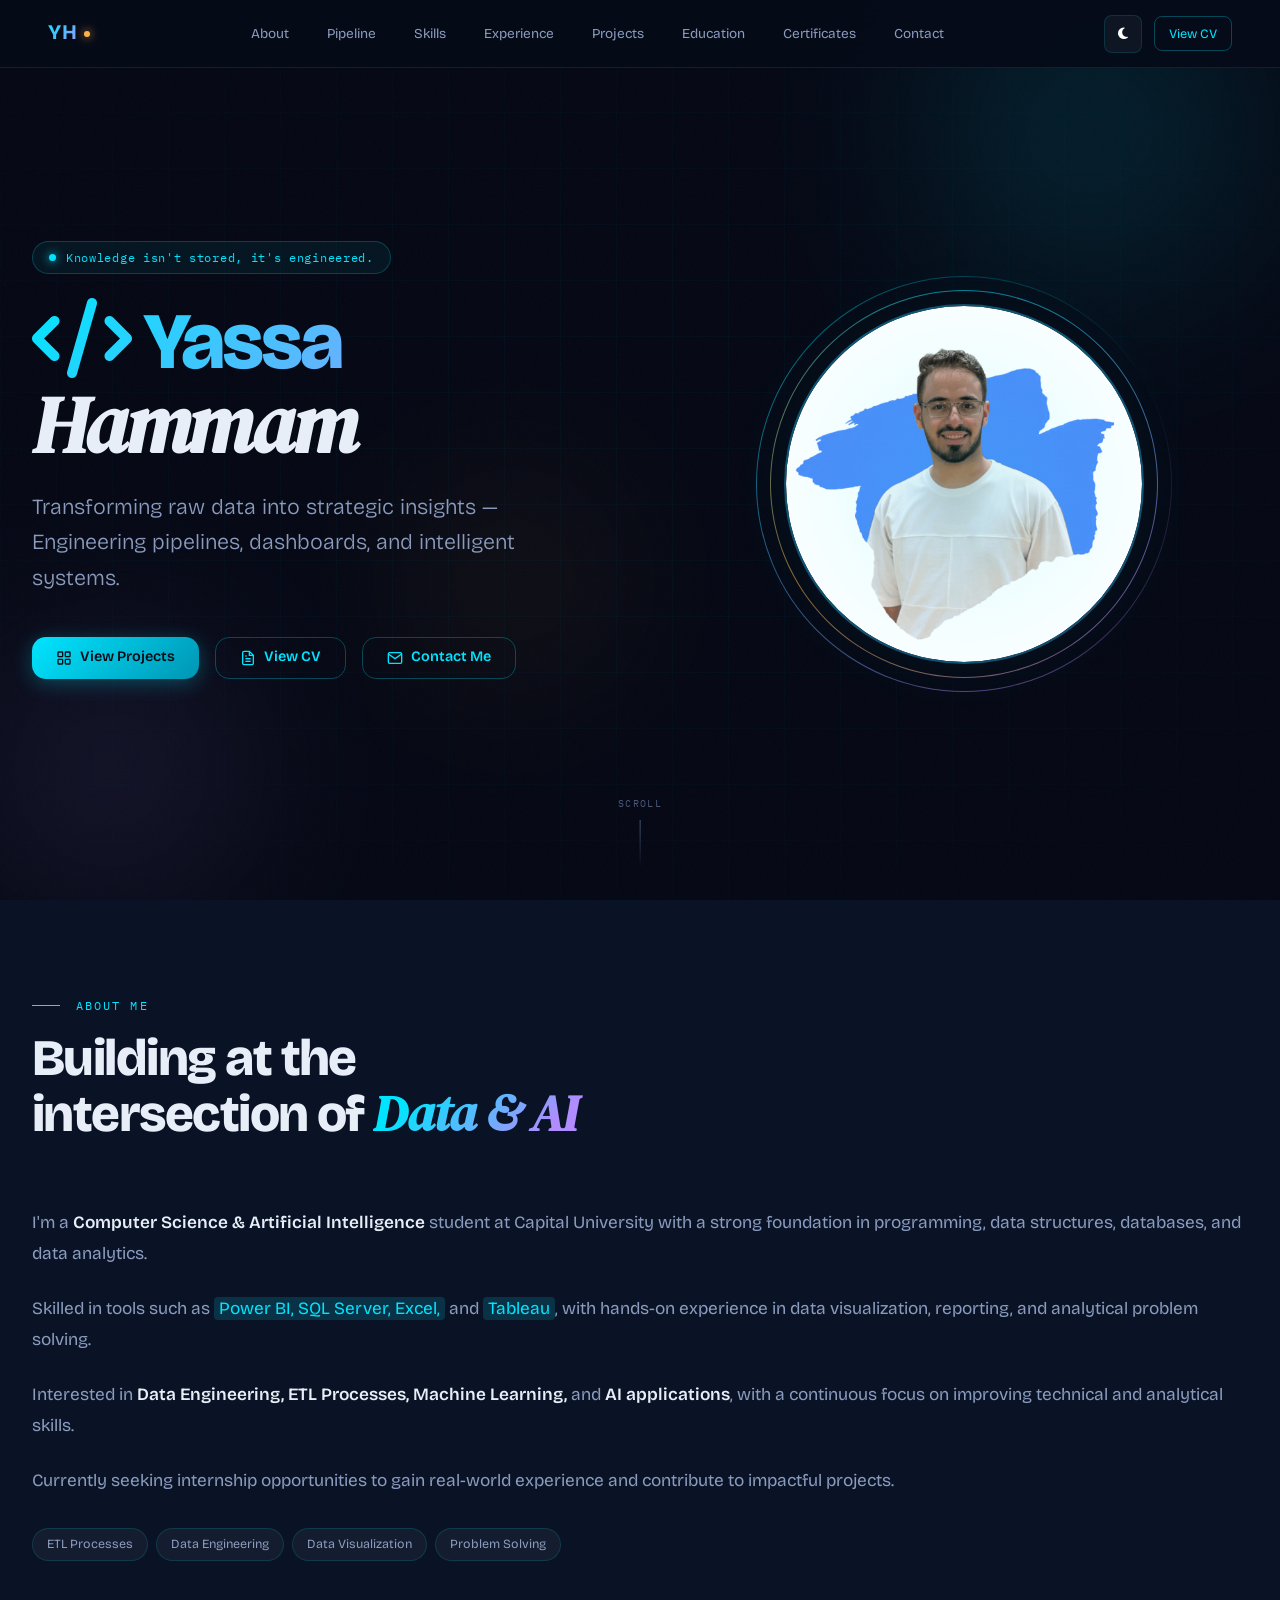
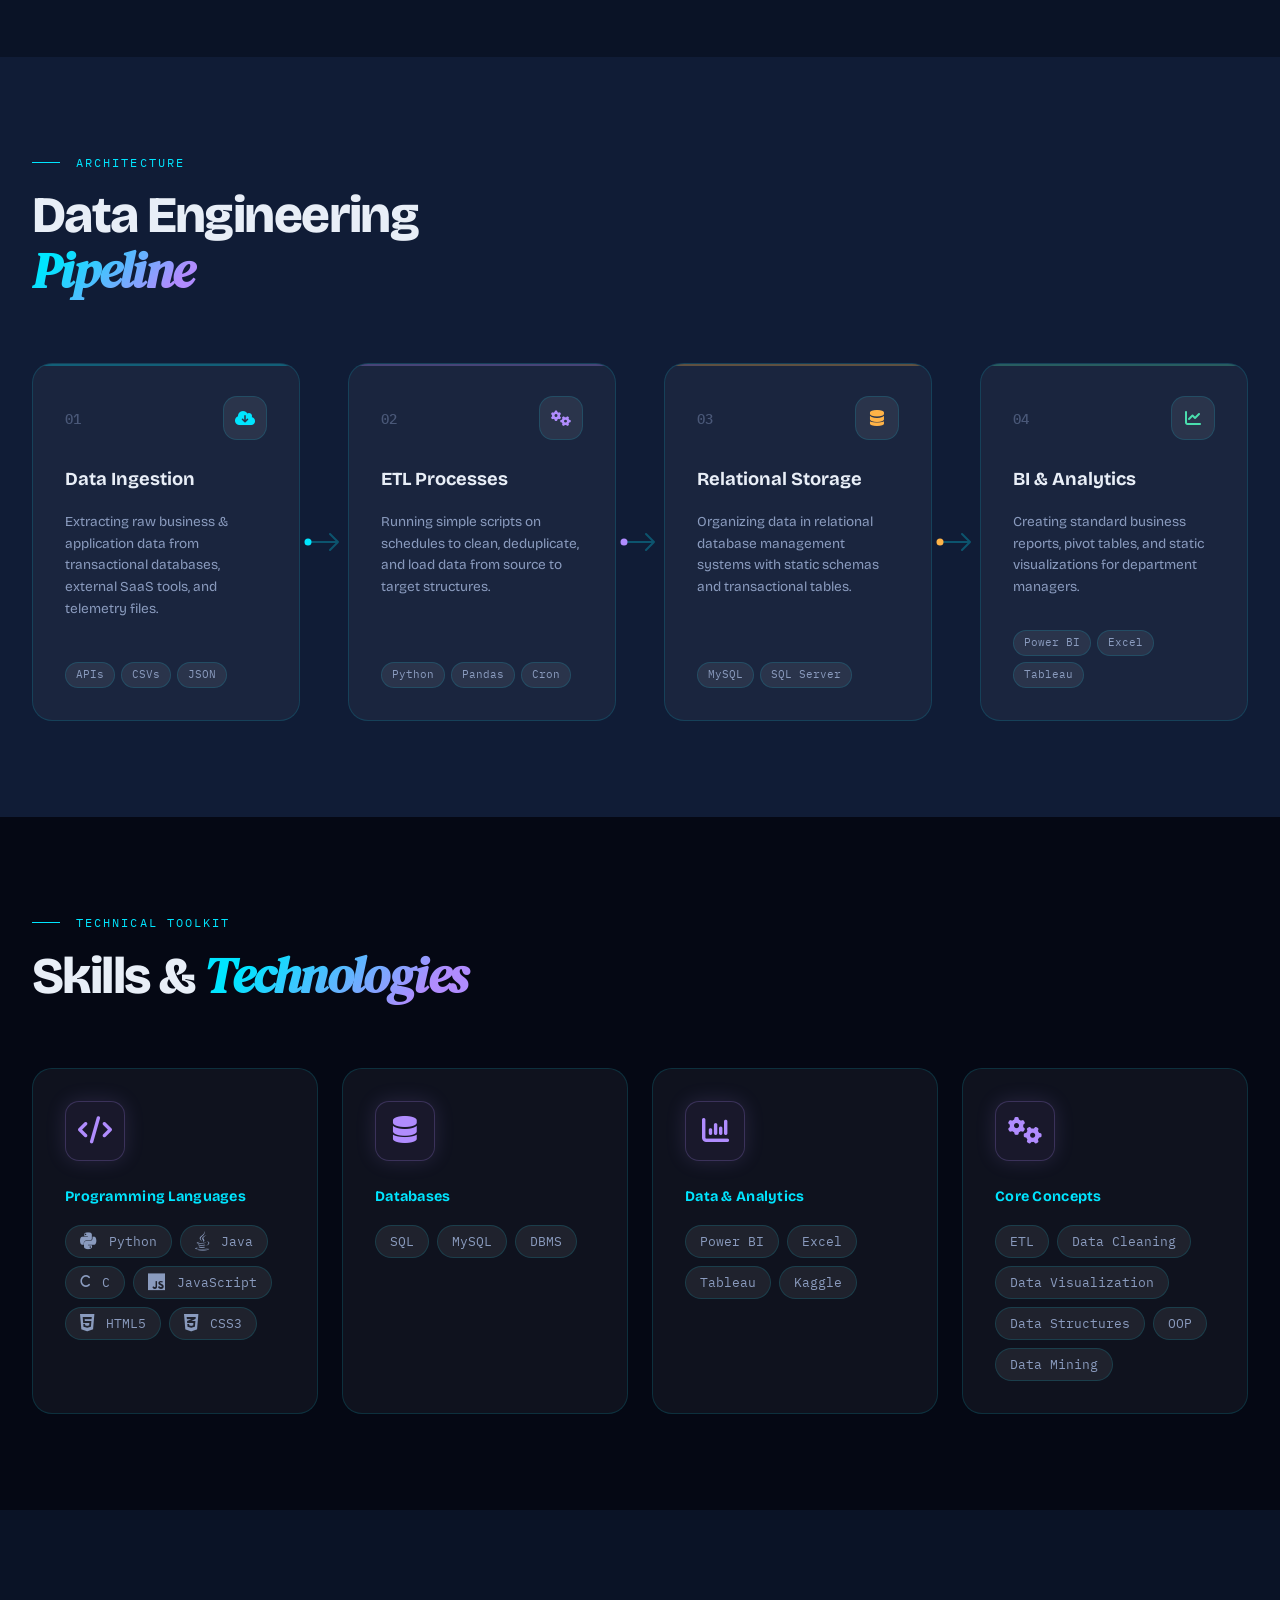
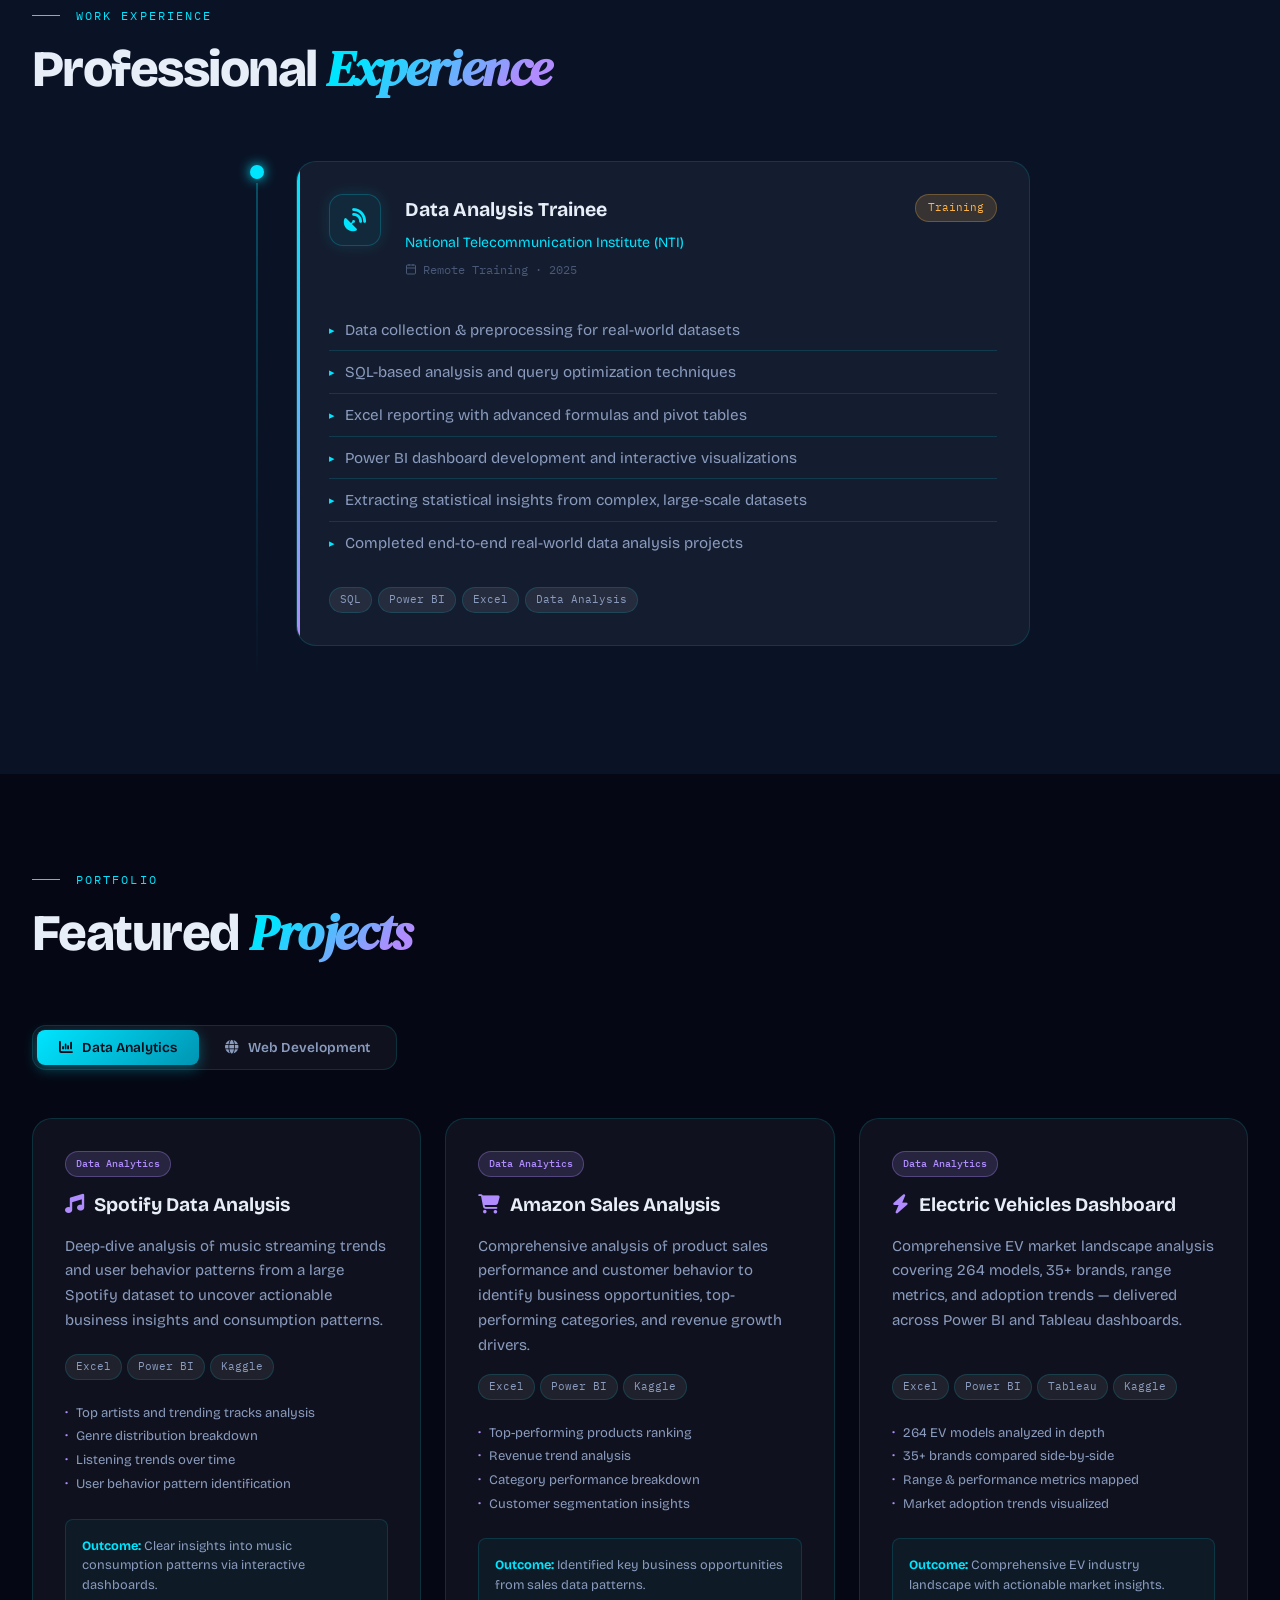
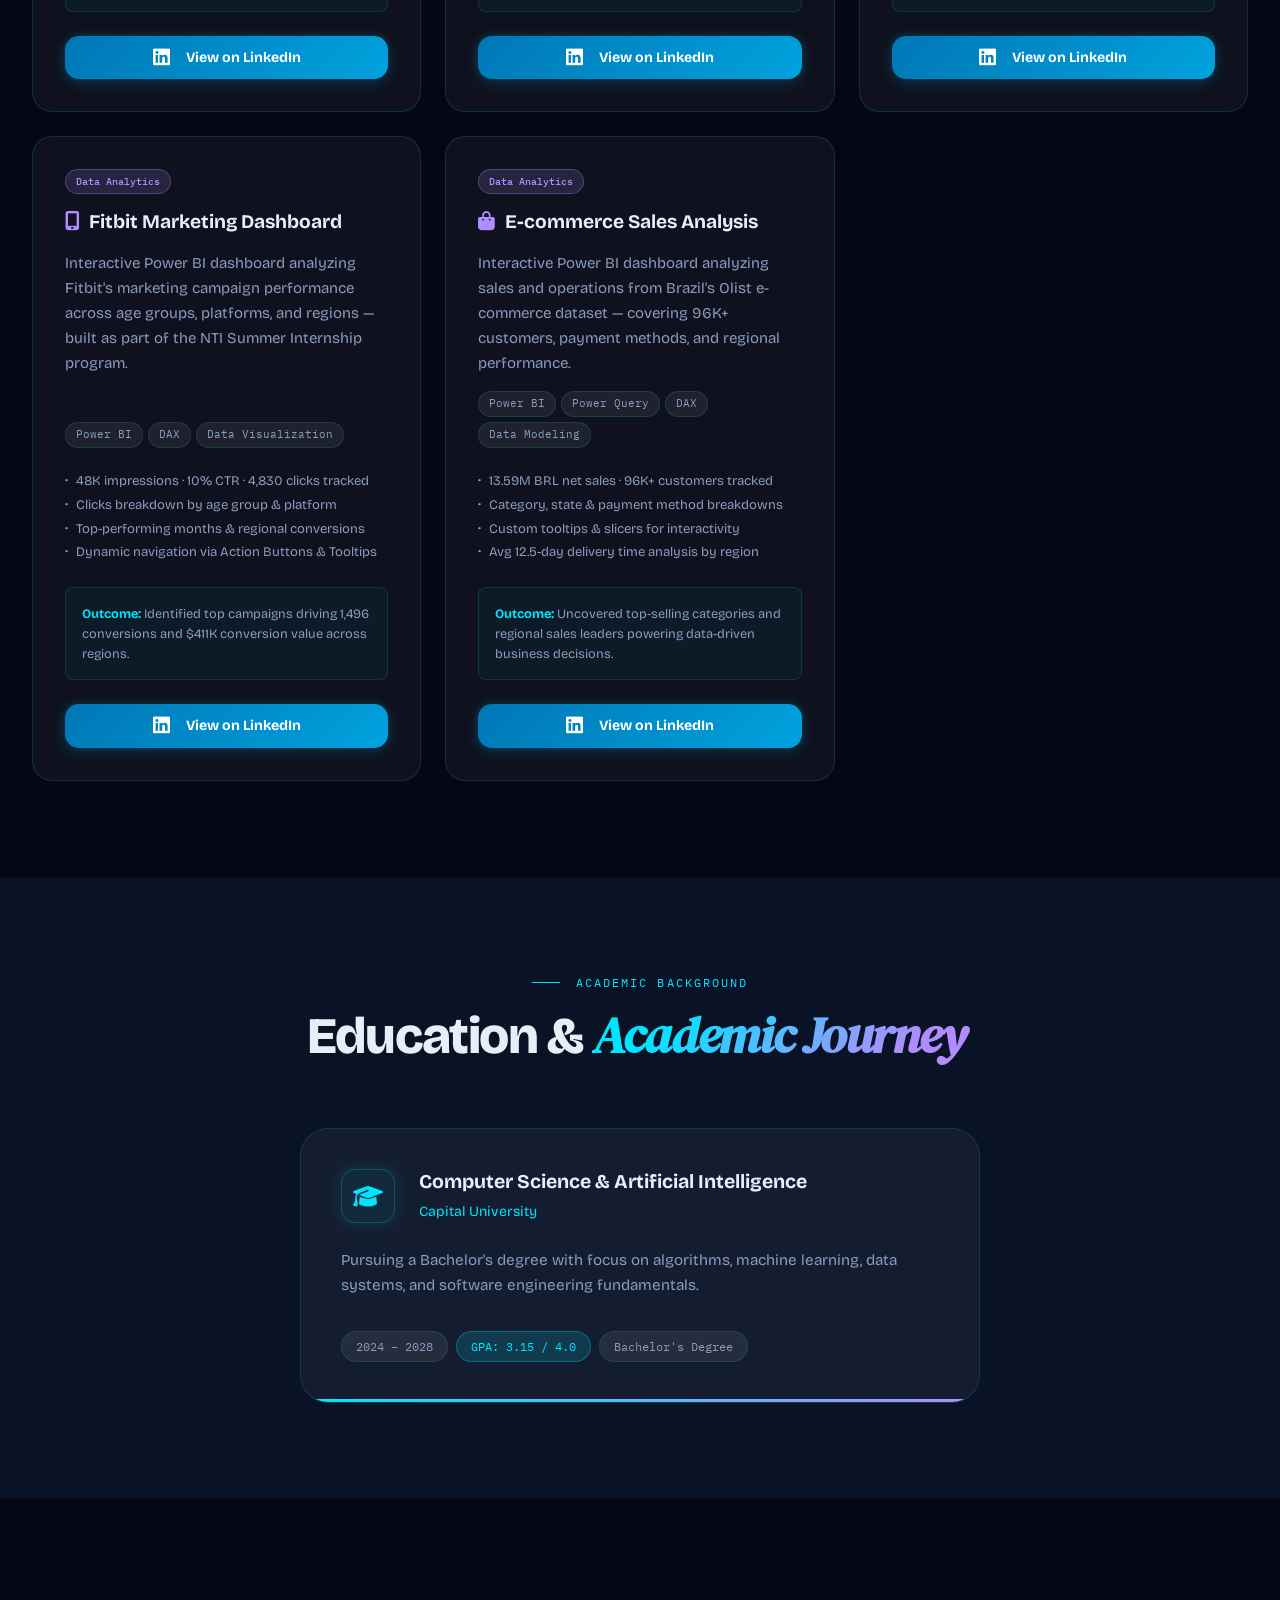
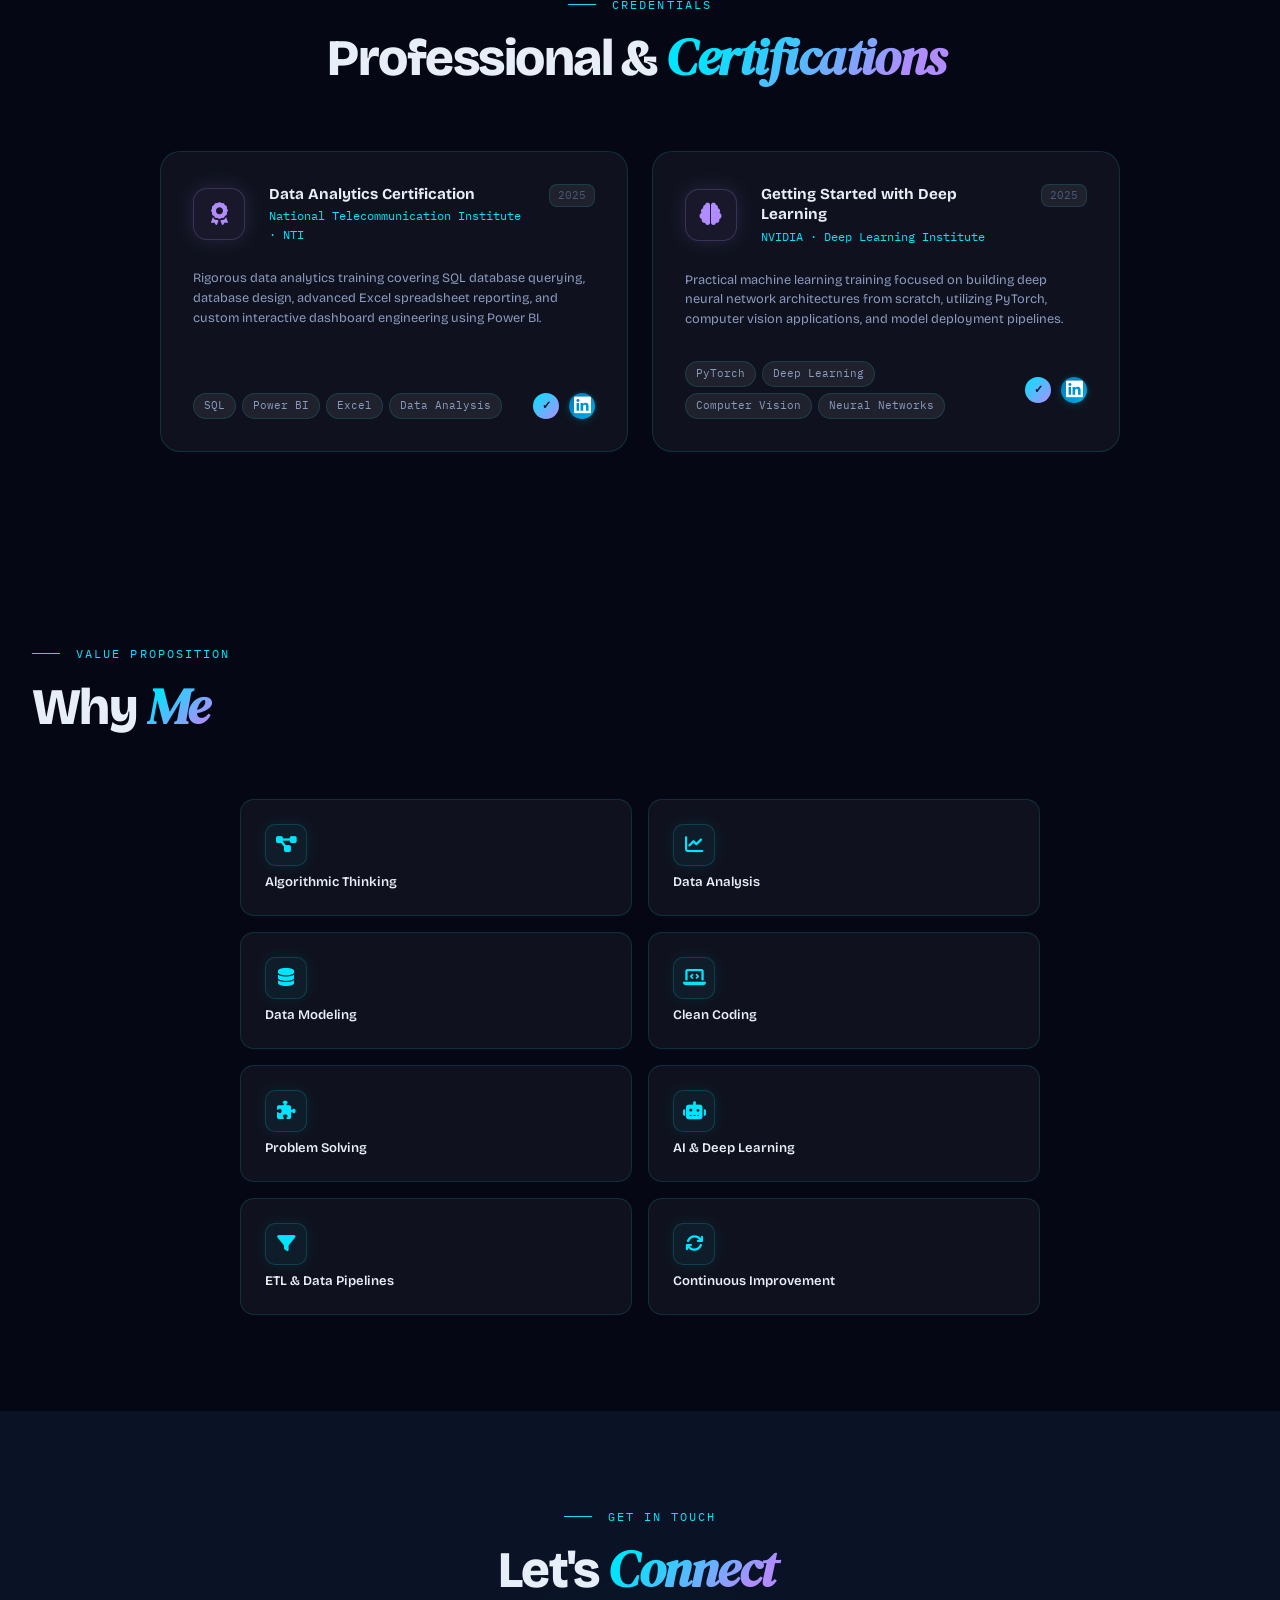
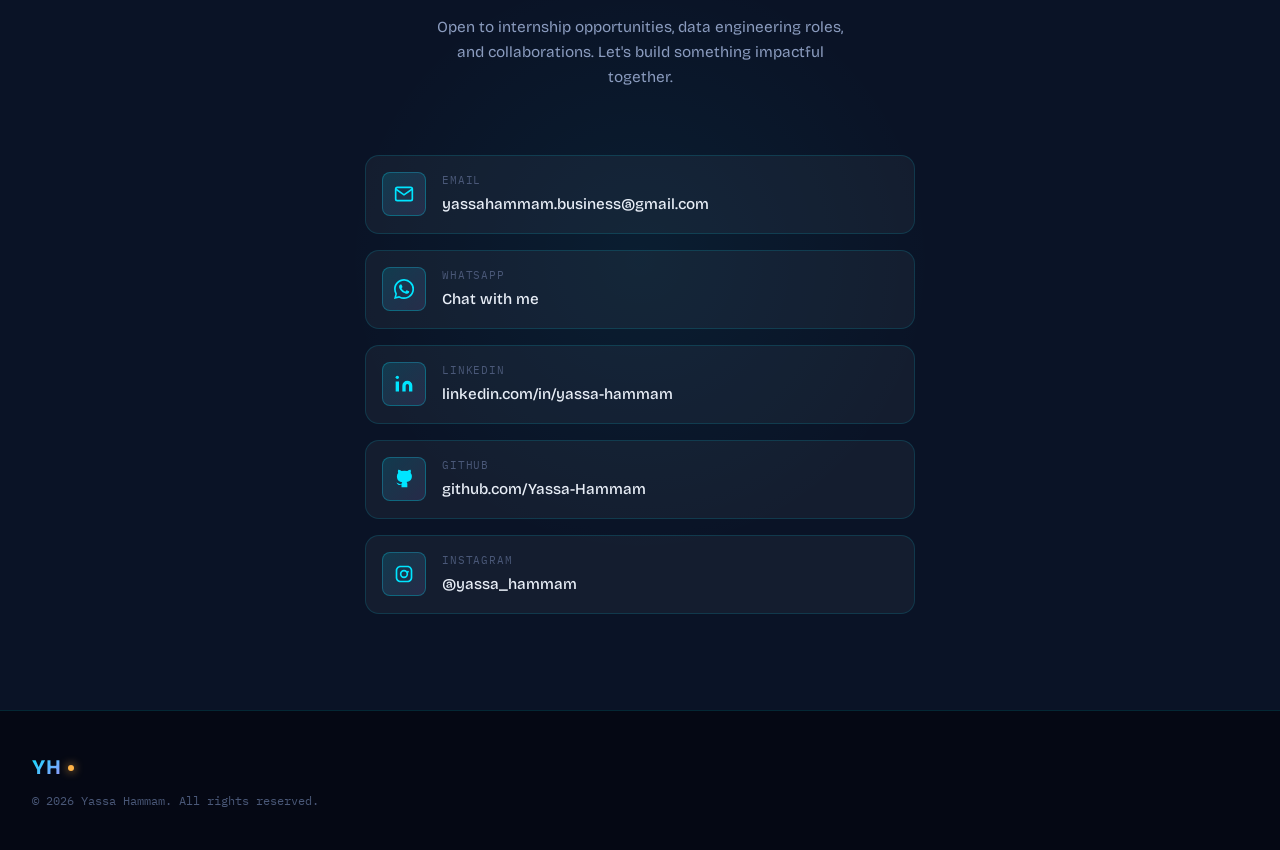
==== commit b339db30: "DE pipline" ====
--- a/index.html
+++ b/index.html
@@ -48,6 +48,7 @@
       <ul class="nav-menu" id="nav-menu">
 
         <li><a href="#about" class="nav-link" data-nav>About</a></li>
+        <li><a href="#pipeline" class="nav-link" data-nav>Pipeline</a></li>
         <li><a href="#skills" class="nav-link" data-nav>Skills</a></li>
         <li><a href="#experience" class="nav-link" data-nav>Experience</a></li>
         <li><a href="#projects" class="nav-link" data-nav>Projects</a></li>
@@ -151,7 +152,7 @@
             <div class="avatar-inner">
               <img src="profile.png" alt="Yassa Hammam" class="avatar-photo" loading="eager"
                 onerror="this.style.display='none';document.querySelector('.avatar-initials').style.display='flex'" />
-              <div class="avatar-initials" style="display: none;">YH</div>
+
             </div>
             <div class="avatar-glow"></div>
           </div>
@@ -192,6 +193,131 @@
             <span class="tag">Problem Solving</span>
 
           </div>
+        </div>
+      </div>
+    </section>
+
+    <!-- ═══════════ PIPELINE ═══════════ -->
+    <section id="pipeline" class="section pipeline-section" aria-label="Data Engineering Pipeline">
+      <div class="container">
+        <div class="section-header reveal">
+          <p class="section-eyebrow">Architecture</p>
+          <h2 class="section-title">
+            Data Engineering <br class="br-desktop" />
+            <em class="serif-italic accent-text">Pipeline</em>
+          </h2>
+        </div>
+
+        <!-- Pipeline Flow -->
+        <div class="pipeline-flow-container reveal delay-2">
+          
+          <!-- Stage 1 -->
+          <div class="pipeline-stage" id="stage-ingest">
+            <div class="stage-card">
+              <div class="stage-header">
+                <span class="stage-num">01</span>
+                <div class="stage-icon-box">
+                  <i class="fa-solid fa-cloud-arrow-down" id="icon-ingest"></i>
+                </div>
+              </div>
+              <h3 class="stage-title" id="title-ingest">Data Ingestion</h3>
+              <p class="stage-desc" id="desc-ingest">
+                Extracting raw business &amp; application data from transactional databases, external SaaS tools, and telemetry files.
+              </p>
+              <div class="stage-tech-tags" id="tags-ingest">
+                <span class="pill pill-sm">APIs</span>
+                <span class="pill pill-sm">CSVs</span>
+                <span class="pill pill-sm">JSON</span>
+              </div>
+            </div>
+          </div>
+
+          <!-- Connector 1 -->
+          <div class="pipeline-connector">
+            <svg class="pipeline-connector-svg" viewBox="0 0 40 40" fill="none">
+              <path d="M4 20H34M34 20L26 12M34 20L26 28" stroke="var(--border-2)" stroke-width="2" stroke-linecap="round" stroke-linejoin="round" />
+              <circle cx="4" cy="20" r="3.5" fill="var(--cyan)" class="connector-pulse" />
+            </svg>
+          </div>
+
+          <!-- Stage 2 -->
+          <div class="pipeline-stage" id="stage-process">
+            <div class="stage-card">
+              <div class="stage-header">
+                <span class="stage-num">02</span>
+                <div class="stage-icon-box">
+                  <i class="fa-solid fa-gears" id="icon-process"></i>
+                </div>
+              </div>
+              <h3 class="stage-title" id="title-process">ETL Processes</h3>
+              <p class="stage-desc" id="desc-process">
+                Running simple scripts on schedules to clean, deduplicate, and load data from source to target structures.
+              </p>
+              <div class="stage-tech-tags" id="tags-process">
+                <span class="pill pill-sm">Python</span>
+                <span class="pill pill-sm">Pandas</span>
+                <span class="pill pill-sm">Cron</span>
+              </div>
+            </div>
+          </div>
+
+          <!-- Connector 2 -->
+          <div class="pipeline-connector">
+            <svg class="pipeline-connector-svg" viewBox="0 0 40 40" fill="none">
+              <path d="M4 20H34M34 20L26 12M34 20L26 28" stroke="var(--border-2)" stroke-width="2" stroke-linecap="round" stroke-linejoin="round" />
+              <circle cx="4" cy="20" r="3.5" fill="var(--violet)" class="connector-pulse" style="animation-delay: 0.5s;" />
+            </svg>
+          </div>
+
+          <!-- Stage 3 -->
+          <div class="pipeline-stage" id="stage-store">
+            <div class="stage-card">
+              <div class="stage-header">
+                <span class="stage-num">03</span>
+                <div class="stage-icon-box">
+                  <i class="fa-solid fa-database" id="icon-store"></i>
+                </div>
+              </div>
+              <h3 class="stage-title" id="title-store">Relational Storage</h3>
+              <p class="stage-desc" id="desc-store">
+                Organizing data in relational database management systems with static schemas and transactional tables.
+              </p>
+              <div class="stage-tech-tags" id="tags-store">
+                <span class="pill pill-sm">MySQL</span>
+                <span class="pill pill-sm">SQL Server</span>
+              </div>
+            </div>
+          </div>
+
+          <!-- Connector 3 -->
+          <div class="pipeline-connector">
+            <svg class="pipeline-connector-svg" viewBox="0 0 40 40" fill="none">
+              <path d="M4 20H34M34 20L26 12M34 20L26 28" stroke="var(--border-2)" stroke-width="2" stroke-linecap="round" stroke-linejoin="round" />
+              <circle cx="4" cy="20" r="3.5" fill="var(--amber)" class="connector-pulse" style="animation-delay: 1s;" />
+            </svg>
+          </div>
+
+          <!-- Stage 4 -->
+          <div class="pipeline-stage" id="stage-serve">
+            <div class="stage-card">
+              <div class="stage-header">
+                <span class="stage-num">04</span>
+                <div class="stage-icon-box">
+                  <i class="fa-solid fa-chart-line" id="icon-serve"></i>
+                </div>
+              </div>
+              <h3 class="stage-title" id="title-serve">BI &amp; Analytics</h3>
+              <p class="stage-desc" id="desc-serve">
+                Creating standard business reports, pivot tables, and static visualizations for department managers.
+              </p>
+              <div class="stage-tech-tags" id="tags-serve">
+                <span class="pill pill-sm">Power BI</span>
+                <span class="pill pill-sm">Excel</span>
+                <span class="pill pill-sm">Tableau</span>
+              </div>
+            </div>
+          </div>
+
         </div>
       </div>
     </section>
--- a/style.css
+++ b/style.css
@@ -85,6 +85,11 @@
   --shadow-sm: 0 2px 8px rgba(0, 0, 0, 0.3);
   --shadow-md: 0 8px 32px rgba(0, 0, 0, 0.45);
   --shadow-lg: 0 20px 60px rgba(0, 0, 0, 0.55);
+
+  /* Header / Navigation */
+  --header-bg: rgba(6, 11, 24, 0.92);
+  --header-border: rgba(0, 229, 255, 0.12);
+  --nav-menu-bg: rgba(6, 11, 24, 0.95);
 }
 
 /* ── Light Theme ── */
@@ -112,6 +117,11 @@
   --shadow-sm: 0 2px 8px rgba(0, 0, 0, 0.08);
   --shadow-md: 0 8px 32px rgba(0, 0, 0, 0.10);
   --shadow-lg: 0 20px 60px rgba(0, 0, 0, 0.12);
+
+  /* Header / Navigation */
+  --header-bg: rgba(245, 247, 252, 0.92);
+  --header-border: rgba(0, 100, 160, 0.12);
+  --nav-menu-bg: rgba(245, 247, 252, 0.95);
 }
 
 /* ── Base Styles ── */
@@ -266,16 +276,17 @@
   height: 68px;
   z-index: 1000;
 
-  background: rgba(6, 11, 24, 0.92);
+  background: var(--header-bg);
   backdrop-filter: blur(20px);
-  border-bottom: 1px solid rgba(0, 229, 255, 0.12);
+  -webkit-backdrop-filter: blur(20px);
+  border-bottom: 1px solid var(--header-border);
 
   transition: all 0.3s ease;
 }
 
 .site-header.scrolled {
-  background: rgba(6, 11, 24, 0.92);
-  border-bottom: 1px solid rgba(0, 229, 255, 0.12);
+  background: var(--header-bg);
+  border-bottom: 1px solid var(--header-border);
 }
 
 .nav {
@@ -305,7 +316,7 @@
 .logo-mark {
   font-weight: 800;
   font-size: 1.3rem;
-  background: linear-gradient(135deg, #00E5FF, #B08CFE);
+  background: linear-gradient(135deg, var(--cyan), var(--violet));
   -webkit-background-clip: text;
   -webkit-text-fill-color: transparent;
 }
@@ -320,9 +331,9 @@
 .logo-dot {
   width: 6px;
   height: 6px;
-  background: #FFB347;
+  background: var(--amber);
   border-radius: 50%;
-  box-shadow: 0 0 10px #FFB347;
+  box-shadow: 0 0 10px var(--amber);
 }
 
 /* Nav Menu */
@@ -345,7 +356,7 @@
     justify-content: center;
     align-items: center;
 
-    background: rgba(6, 11, 24, 0.95);
+    background: var(--nav-menu-bg);
     backdrop-filter: blur(25px);
 
     transform: translateX(100%);
@@ -368,20 +379,20 @@
 
 .nav-link {
   font-size: 0.85rem;
-  color: #8A9BBE;
+  color: var(--text-2);
   padding: 6px 10px;
   border-radius: 8px;
   transition: 0.25s;
 }
 
 .nav-link:hover {
-  color: white;
-  background: rgba(255, 255, 255, 0.06);
+  color: var(--text);
+  background: var(--surface);
 }
 
 .nav-link.active {
-  color: #00E5FF;
-  background: rgba(0, 229, 255, 0.08);
+  color: var(--cyan);
+  background: var(--cyan-dim);
 }
 
 .nav-actions {
@@ -392,16 +403,16 @@
 
 .nav-cta {
   padding: 6px 14px;
-  border: 1px solid rgba(0, 229, 255, 0.3);
+  border: 1px solid var(--border-2);
   border-radius: 8px;
-  color: #00E5FF;
+  color: var(--cyan);
   font-size: 0.8rem;
   transition: 0.3s;
 }
 
 .nav-cta:hover {
-  background: rgba(0, 229, 255, 0.15);
-  box-shadow: 0 0 20px rgba(0, 229, 255, 0.2);
+  background: var(--cyan-dim);
+  box-shadow: var(--glow-cyan);
 }
 
 .theme-toggle {
@@ -455,7 +466,7 @@
 .hamburger span {
   width: 22px;
   height: 2px;
-  background: #8A9BBE;
+  background: var(--text-2);
   transition: 0.3s;
 }
 
@@ -478,7 +489,7 @@
     left: 0;
     right: 0;
     bottom: 0;
-    background: rgba(6, 11, 24, 0.97);
+    background: var(--nav-menu-bg);
     backdrop-filter: blur(24px);
     -webkit-backdrop-filter: blur(24px);
     flex-direction: column;
@@ -488,10 +499,6 @@
     transform: translateX(100%);
     transition: transform var(--dur-slow) var(--ease);
     z-index: 999;
-  }
-
-  [data-theme="light"] .nav-menu {
-    background: rgba(245, 247, 252, 0.98);
   }
 
   .nav-menu.open {
@@ -611,6 +618,16 @@
   box-shadow: var(--glow-cyan);
 }
 
+.btn-ghost {
+  background: var(--amber-dim);
+  color: var(--amber);
+  border: 1.5px solid rgba(255, 179, 71, 0.28);
+}
+
+.btn-ghost:hover {
+  background: rgba(255, 179, 71, 0.22);
+  box-shadow: var(--glow-amber);
+}
 
 
 /* ════════════════════════════════════════════
@@ -873,7 +890,7 @@
 }
 
 .hero-tagline {
-  font-size: clamp(1rem, 2.2vw, 1.2rem);
+  font-size: clamp(1.1rem, 2.5vw, 1.35rem);
   color: var(--text-2);
   font-weight: 300;
   line-height: 1.65;
@@ -888,6 +905,44 @@
   margin-bottom: var(--sp-6);
 }
 
+.hero-metrics {
+  display: flex;
+  align-items: center;
+  gap: var(--sp-4);
+  flex-wrap: wrap;
+}
+
+.metric {
+  display: flex;
+  flex-direction: column;
+  gap: 2px;
+}
+
+.metric-num {
+  font-family: var(--font-display);
+  font-weight: 800;
+  font-size: 1.85rem;
+  line-height: 1;
+  background: linear-gradient(135deg, var(--cyan), var(--violet));
+  -webkit-background-clip: text;
+  -webkit-text-fill-color: transparent;
+  background-clip: text;
+  letter-spacing: -0.02em;
+}
+
+.metric-label {
+  font-family: var(--font-mono);
+  font-size: 0.68rem;
+  color: var(--text-3);
+  letter-spacing: 0.08em;
+  text-transform: uppercase;
+}
+
+.metric-divider {
+  width: 1px;
+  height: 36px;
+  background: var(--border);
+}
 
 /* Avatar / Hero Visual */
 .hero-visual {
@@ -1151,7 +1206,7 @@
   color: var(--text-2);
   line-height: 1.8;
   margin-bottom: var(--sp-3);
-  font-size: 0.975rem;
+  font-size: 1.08rem;
 }
 
 .about-text p strong {
@@ -1376,7 +1431,7 @@
 .exp-role {
   font-family: var(--font-display);
   font-weight: 700;
-  font-size: 1.1rem;
+  font-size: 1.22rem;
   color: var(--text);
   margin-bottom: 4px;
 }
@@ -1421,7 +1476,7 @@
   gap: 10px;
   padding: 8px 0;
   border-bottom: 1px solid var(--border);
-  font-size: 0.875rem;
+  font-size: 0.95rem;
   color: var(--text-2);
   line-height: 1.55;
 }
@@ -1574,14 +1629,14 @@
 .proj-title {
   font-family: var(--font-display);
   font-weight: 700;
-  font-size: 1.08rem;
+  font-size: 1.2rem;
   color: var(--text);
   margin-bottom: var(--sp-2);
   line-height: 1.3;
 }
 
 .proj-desc {
-  font-size: 0.855rem;
+  font-size: 0.94rem;
   color: var(--text-2);
   line-height: 1.65;
   margin-bottom: var(--sp-2);
@@ -1806,7 +1861,7 @@
 .edu-degree {
   font-family: var(--font-display);
   font-weight: 700;
-  font-size: 1.1rem;
+  font-size: 1.22rem;
   color: var(--text);
   margin-bottom: 6px;
   line-height: 1.3;
@@ -1819,7 +1874,7 @@
 
 .edu-desc {
   color: var(--text-2);
-  font-size: 0.875rem;
+  font-size: 0.95rem;
   line-height: 1.7;
   margin-bottom: var(--sp-4);
 }
@@ -2367,6 +2422,13 @@
   }
 
 
+  .hero-metrics {
+    gap: var(--sp-3);
+  }
+
+  .metric-divider {
+    height: 28px;
+  }
 }
 
 @media (prefers-reduced-motion: reduce) {
@@ -2379,4 +2441,200 @@
     transition-duration: 0.01ms !important;
     scroll-behavior: auto !important;
   }
+}
+
+/* ════════════════════════════════════════════
+   PIPELINE SECTION
+   ════════════════════════════════════════════ */
+.pipeline-section {
+  background-color: var(--bg-3);
+  position: relative;
+  overflow: hidden;
+}
+
+.pipeline-flow-container {
+  display: flex;
+  align-items: stretch;
+  justify-content: space-between;
+  width: 100%;
+}
+
+.pipeline-stage {
+  flex: 1;
+  display: flex;
+}
+
+.stage-card {
+  width: 100%;
+  padding: var(--sp-4);
+  border-radius: var(--r-lg);
+  background: var(--surface);
+  border: 1px solid var(--border);
+  transition: border-color var(--dur-fast), transform var(--dur-fast) var(--ease-spring), box-shadow var(--dur), opacity var(--dur);
+  display: flex;
+  flex-direction: column;
+  position: relative;
+  overflow: hidden;
+}
+
+.stage-card::before {
+  content: '';
+  position: absolute;
+  top: 0;
+  left: 0;
+  right: 0;
+  height: 2px;
+  background: var(--card-accent, var(--cyan));
+  opacity: 0.3;
+  transition: opacity var(--dur);
+}
+
+.stage-card:hover {
+  border-color: var(--card-accent, var(--cyan));
+  transform: translateY(-6px);
+  box-shadow: 0 0 25px var(--card-glow, rgba(0, 229, 255, 0.15));
+}
+
+.stage-card:hover::before {
+  opacity: 1;
+}
+
+/* Specific stage colors */
+#stage-ingest {
+  --card-accent: var(--cyan);
+  --card-glow: rgba(0, 229, 255, 0.18);
+}
+
+#stage-process {
+  --card-accent: var(--violet);
+  --card-glow: rgba(176, 140, 254, 0.18);
+}
+
+#stage-store {
+  --card-accent: var(--amber);
+  --card-glow: rgba(255, 179, 71, 0.18);
+}
+
+#stage-serve {
+  --card-accent: var(--green);
+  --card-glow: rgba(74, 222, 174, 0.18);
+}
+
+.stage-header {
+  display: flex;
+  align-items: center;
+  justify-content: space-between;
+  margin-bottom: var(--sp-3);
+}
+
+.stage-num {
+  font-family: var(--font-mono);
+  font-size: 0.9rem;
+  color: var(--text-3);
+  font-weight: 500;
+}
+
+.stage-icon-box {
+  width: 44px;
+  height: 44px;
+  border-radius: var(--r-md);
+  background: var(--surface-2);
+  border: 1px solid var(--border);
+  display: flex;
+  align-items: center;
+  justify-content: center;
+  color: var(--card-accent, var(--cyan));
+  transition: all var(--dur-fast) var(--ease);
+}
+
+.stage-card:hover .stage-icon-box {
+  background: var(--card-accent);
+  color: #050814;
+  box-shadow: 0 0 15px var(--card-accent);
+}
+
+[data-theme="light"] .stage-card:hover .stage-icon-box {
+  color: #FFFFFF;
+}
+
+.stage-title {
+  font-family: var(--font-display);
+  font-size: 1.15rem;
+  font-weight: 700;
+  color: var(--text);
+  margin-bottom: var(--sp-2);
+}
+
+.stage-desc {
+  font-size: 0.85rem;
+  color: var(--text-2);
+  line-height: 1.6;
+  margin-bottom: var(--sp-4);
+  flex-grow: 1;
+}
+
+.stage-tech-tags {
+  display: flex;
+  flex-wrap: wrap;
+  gap: 6px;
+  margin-top: auto;
+}
+
+.pipeline-connector {
+  display: flex;
+  align-items: center;
+  justify-content: center;
+  width: var(--sp-6);
+  flex-shrink: 0;
+}
+
+.pipeline-connector-svg {
+  width: 40px;
+  height: 40px;
+  overflow: visible;
+  transition: transform var(--dur) var(--ease);
+}
+
+.connector-pulse {
+  animation: flowParticle 2.2s infinite linear;
+}
+
+@keyframes flowParticle {
+  0% {
+    cx: 4;
+    cy: 20;
+    opacity: 0;
+  }
+
+  8% {
+    opacity: 1;
+  }
+
+  92% {
+    opacity: 1;
+  }
+
+  100% {
+    cx: 36;
+    cy: 20;
+    opacity: 0;
+  }
+}
+
+@media (max-width: 900px) {
+  .pipeline-flow-container {
+    flex-direction: column;
+    align-items: center;
+    gap: var(--sp-2);
+  }
+
+  .pipeline-connector {
+    width: 100%;
+    height: var(--sp-5);
+    margin-block: 4px;
+  }
+
+  .pipeline-connector-svg {
+    transform: rotate(90deg);
+  }
 }
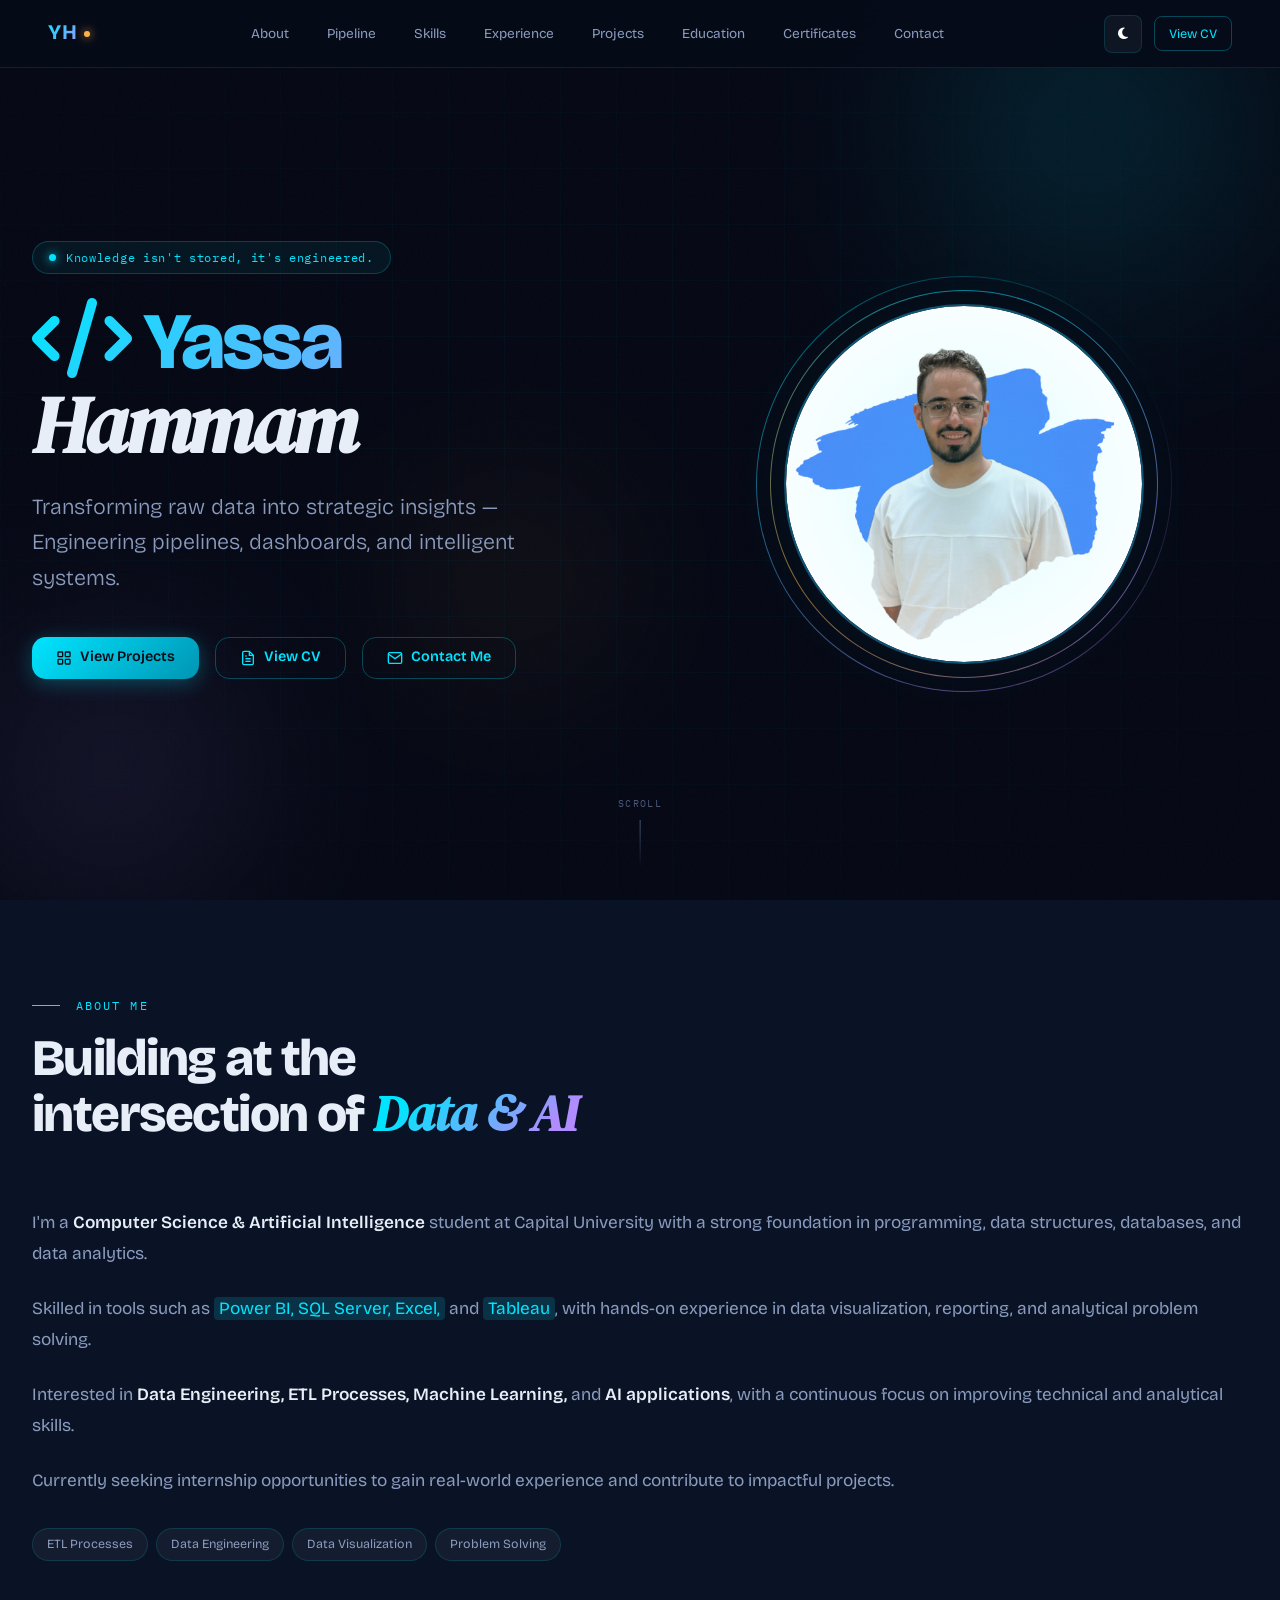
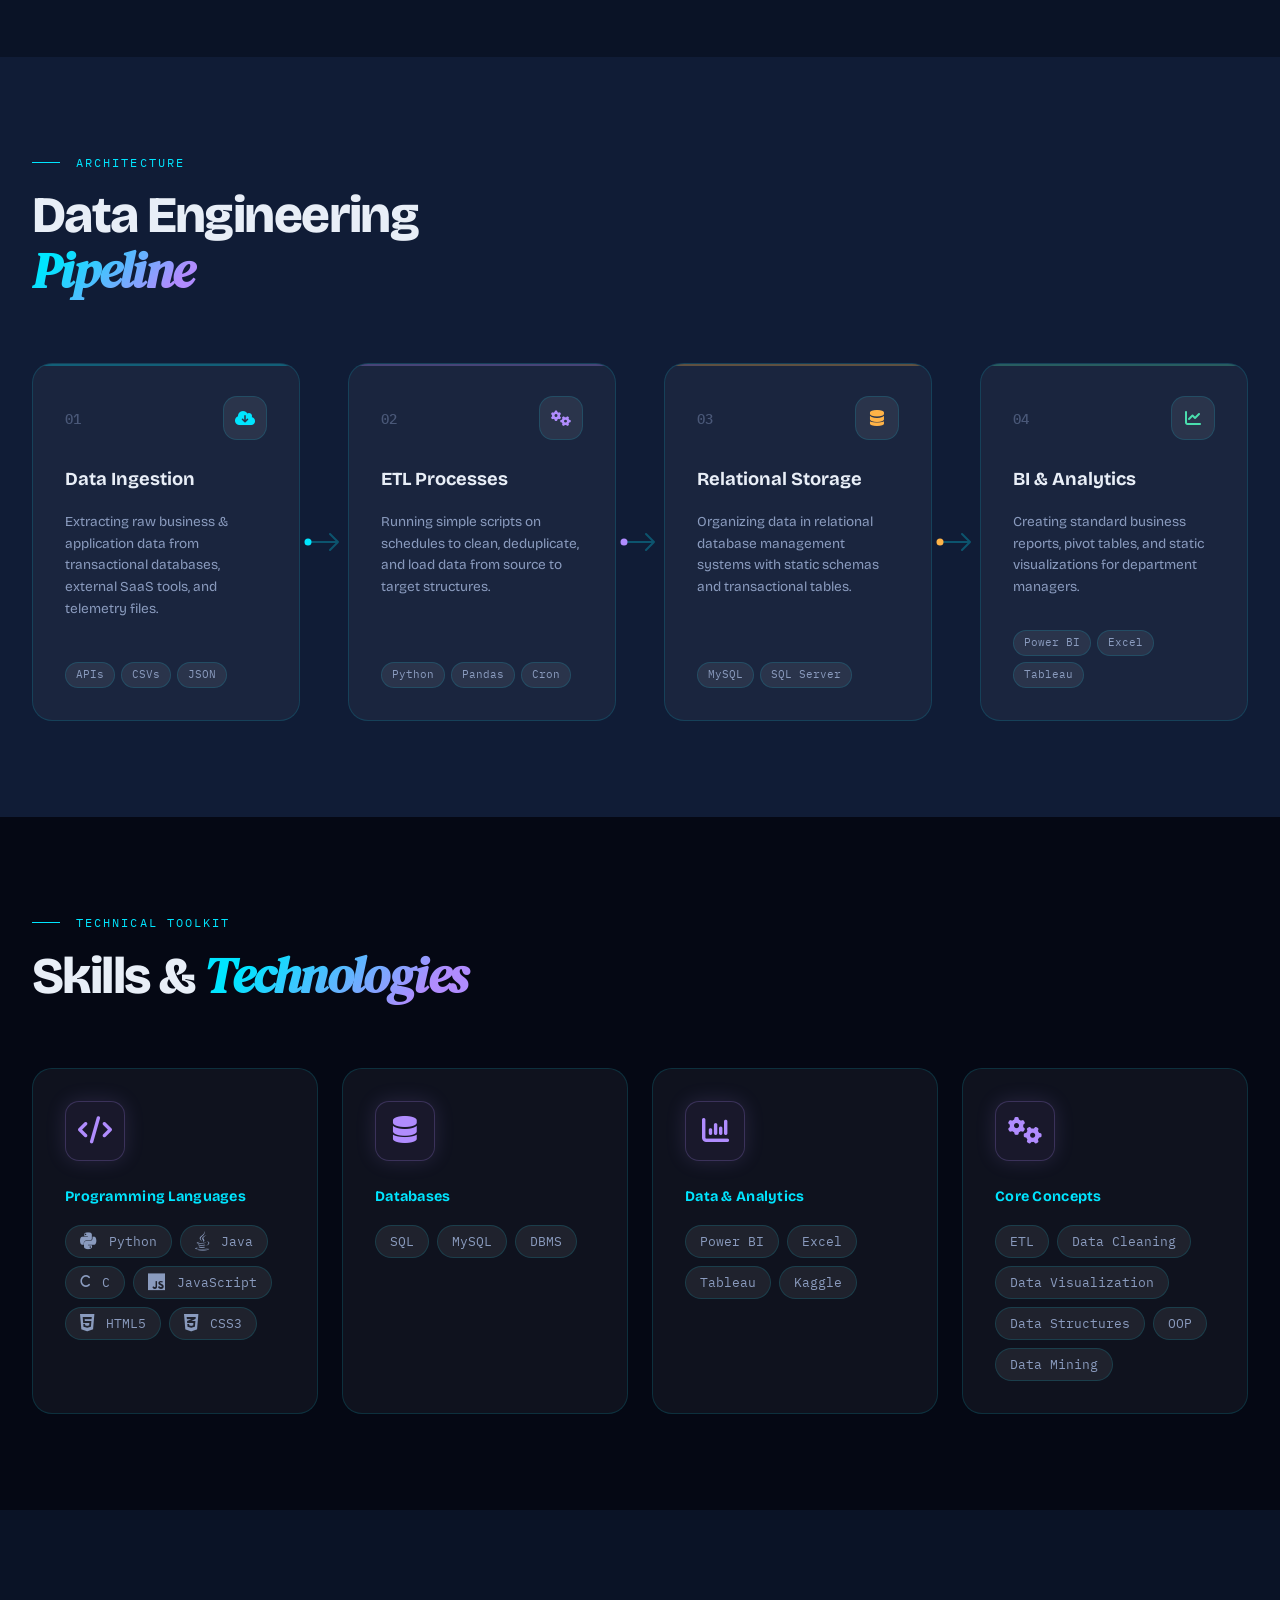
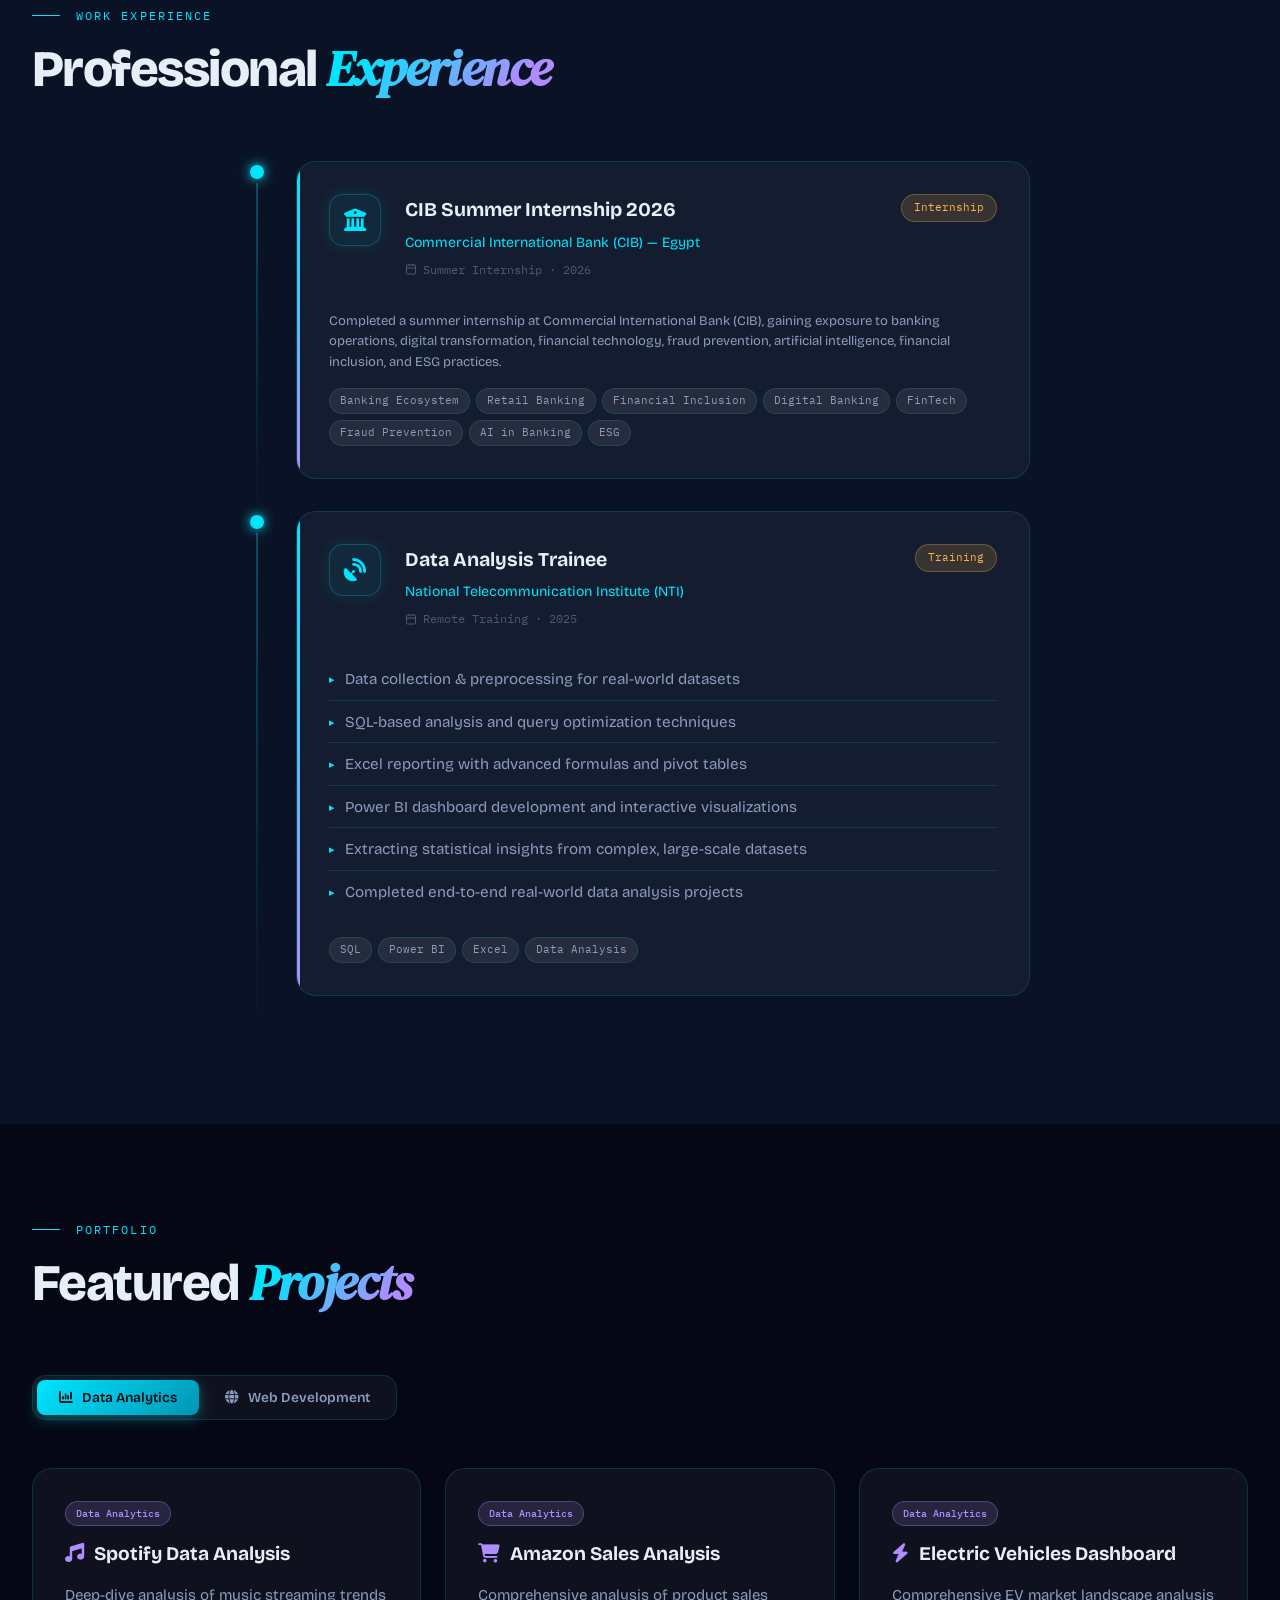
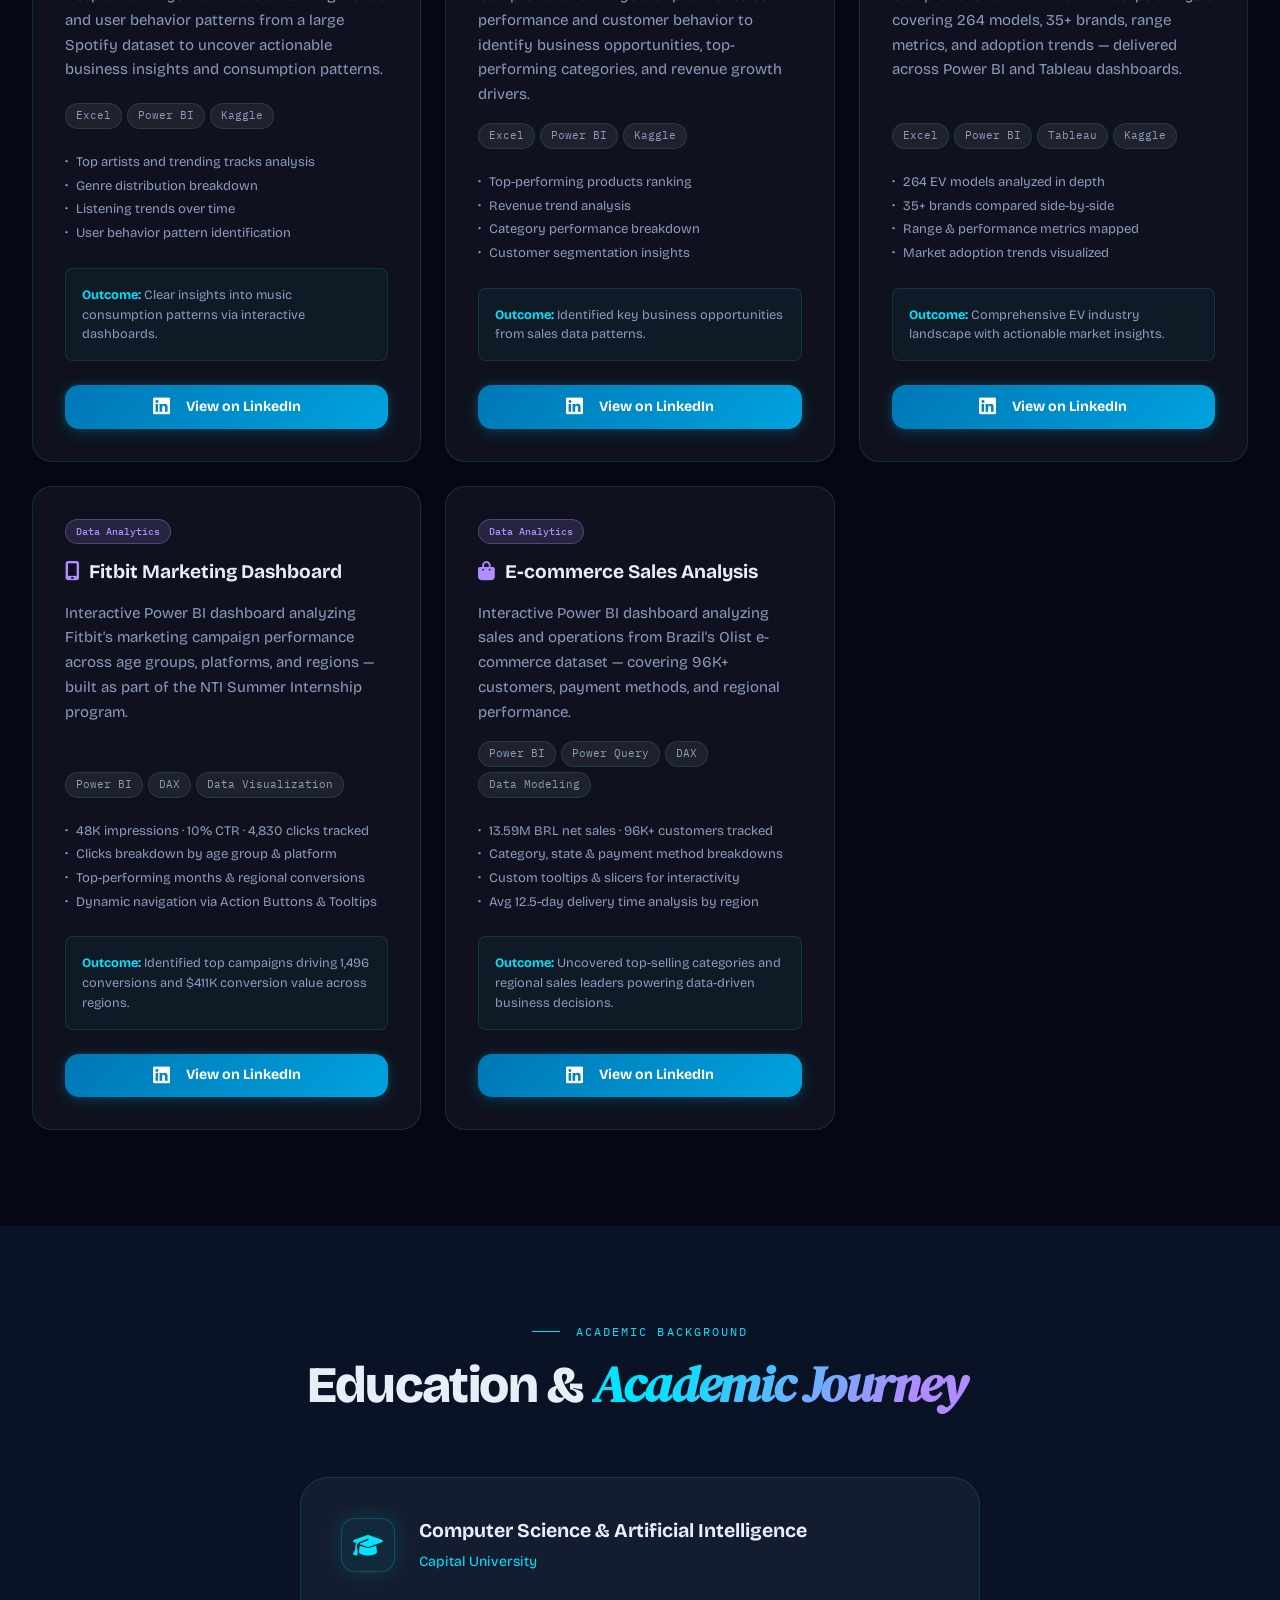
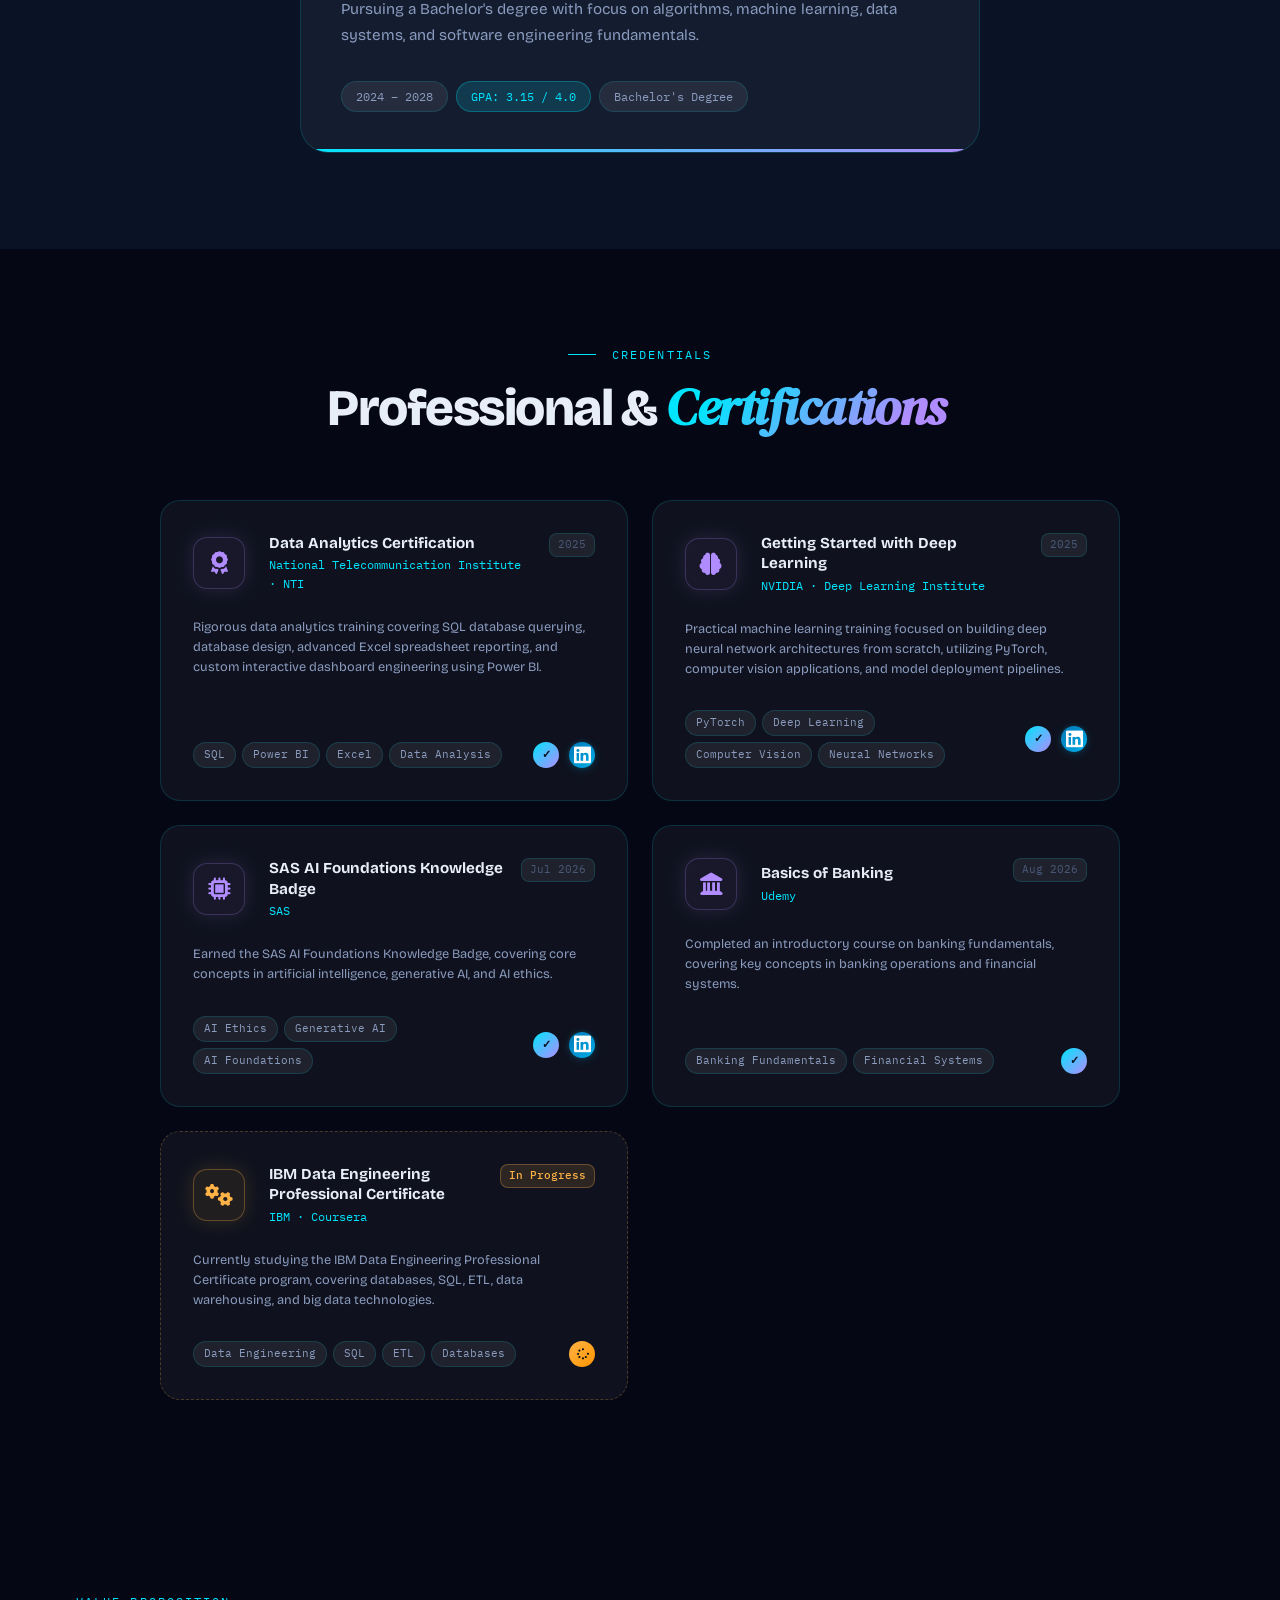
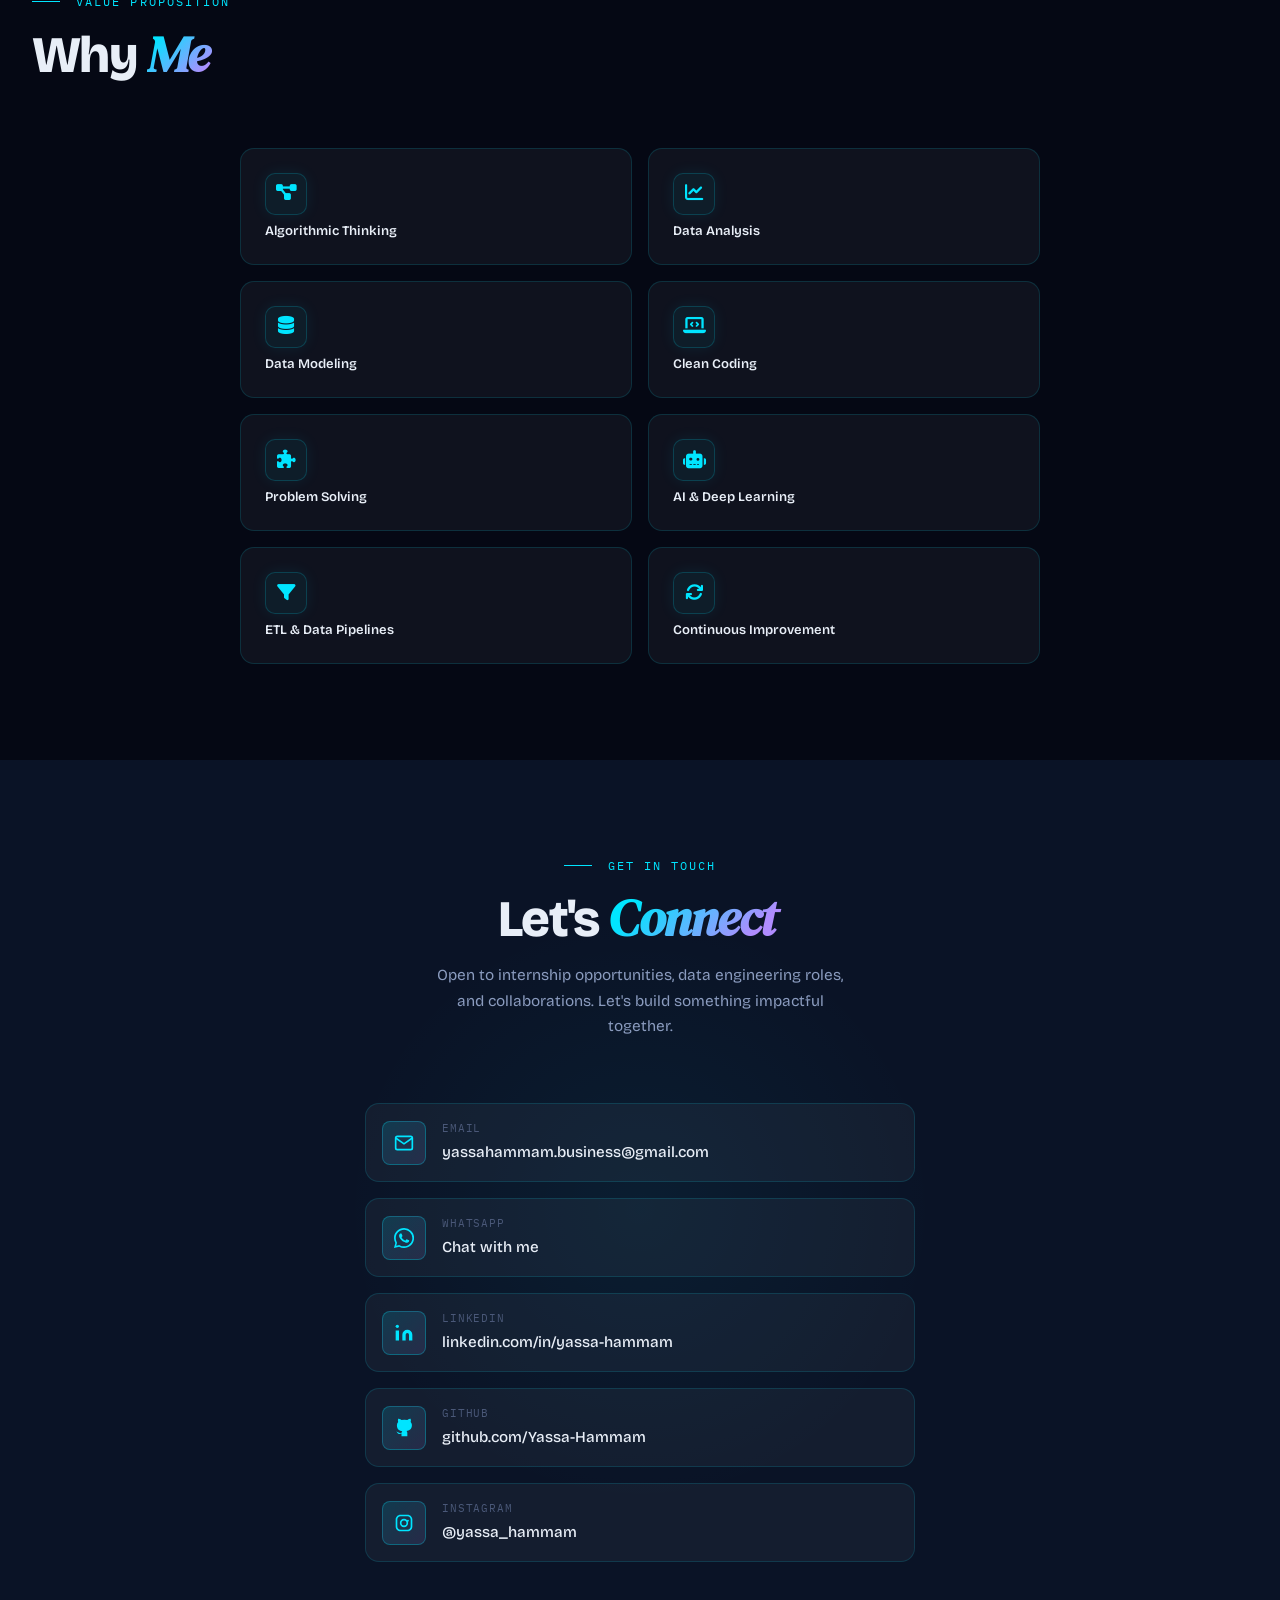
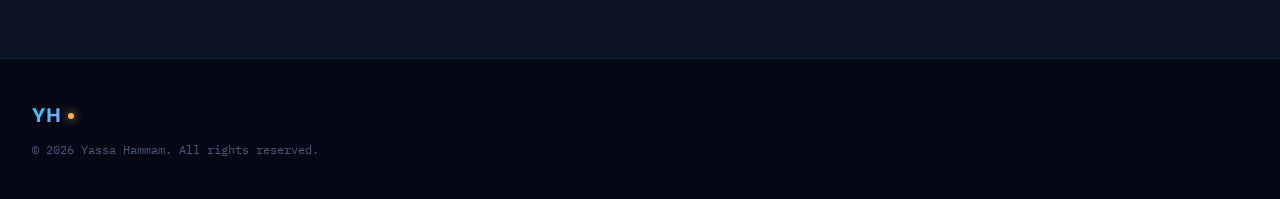
==== commit e2edc9a1: "cleaned" ====
--- a/index.html
+++ b/index.html
@@ -152,7 +152,7 @@
             <div class="avatar-inner">
               <img src="profile.png" alt="Yassa Hammam" class="avatar-photo" loading="eager"
                 onerror="this.style.display='none';document.querySelector('.avatar-initials').style.display='flex'" />
-
+              <div class="avatar-initials" style="display: none;">YH</div>
             </div>
             <div class="avatar-glow"></div>
           </div>
@@ -210,7 +210,7 @@
 
         <!-- Pipeline Flow -->
         <div class="pipeline-flow-container reveal delay-2">
-          
+
           <!-- Stage 1 -->
           <div class="pipeline-stage" id="stage-ingest">
             <div class="stage-card">
@@ -222,7 +222,8 @@
               </div>
               <h3 class="stage-title" id="title-ingest">Data Ingestion</h3>
               <p class="stage-desc" id="desc-ingest">
-                Extracting raw business &amp; application data from transactional databases, external SaaS tools, and telemetry files.
+                Extracting raw business &amp; application data from transactional databases, external SaaS tools, and
+                telemetry files.
               </p>
               <div class="stage-tech-tags" id="tags-ingest">
                 <span class="pill pill-sm">APIs</span>
@@ -235,7 +236,8 @@
           <!-- Connector 1 -->
           <div class="pipeline-connector">
             <svg class="pipeline-connector-svg" viewBox="0 0 40 40" fill="none">
-              <path d="M4 20H34M34 20L26 12M34 20L26 28" stroke="var(--border-2)" stroke-width="2" stroke-linecap="round" stroke-linejoin="round" />
+              <path d="M4 20H34M34 20L26 12M34 20L26 28" stroke="var(--border-2)" stroke-width="2"
+                stroke-linecap="round" stroke-linejoin="round" />
               <circle cx="4" cy="20" r="3.5" fill="var(--cyan)" class="connector-pulse" />
             </svg>
           </div>
@@ -251,7 +253,8 @@
               </div>
               <h3 class="stage-title" id="title-process">ETL Processes</h3>
               <p class="stage-desc" id="desc-process">
-                Running simple scripts on schedules to clean, deduplicate, and load data from source to target structures.
+                Running simple scripts on schedules to clean, deduplicate, and load data from source to target
+                structures.
               </p>
               <div class="stage-tech-tags" id="tags-process">
                 <span class="pill pill-sm">Python</span>
@@ -264,8 +267,10 @@
           <!-- Connector 2 -->
           <div class="pipeline-connector">
             <svg class="pipeline-connector-svg" viewBox="0 0 40 40" fill="none">
-              <path d="M4 20H34M34 20L26 12M34 20L26 28" stroke="var(--border-2)" stroke-width="2" stroke-linecap="round" stroke-linejoin="round" />
-              <circle cx="4" cy="20" r="3.5" fill="var(--violet)" class="connector-pulse" style="animation-delay: 0.5s;" />
+              <path d="M4 20H34M34 20L26 12M34 20L26 28" stroke="var(--border-2)" stroke-width="2"
+                stroke-linecap="round" stroke-linejoin="round" />
+              <circle cx="4" cy="20" r="3.5" fill="var(--violet)" class="connector-pulse"
+                style="animation-delay: 0.5s;" />
             </svg>
           </div>
 
@@ -292,7 +297,8 @@
           <!-- Connector 3 -->
           <div class="pipeline-connector">
             <svg class="pipeline-connector-svg" viewBox="0 0 40 40" fill="none">
-              <path d="M4 20H34M34 20L26 12M34 20L26 28" stroke="var(--border-2)" stroke-width="2" stroke-linecap="round" stroke-linejoin="round" />
+              <path d="M4 20H34M34 20L26 12M34 20L26 28" stroke="var(--border-2)" stroke-width="2"
+                stroke-linecap="round" stroke-linejoin="round" />
               <circle cx="4" cy="20" r="3.5" fill="var(--amber)" class="connector-pulse" style="animation-delay: 1s;" />
             </svg>
           </div>
@@ -398,10 +404,53 @@
         </div>
 
         <div class="timeline">
+
+          <!-- CIB Summer Internship 2026 -->
+          <article class="exp-card reveal" aria-label="Summer Intern at CIB">
+            <div class="exp-marker" aria-hidden="true">
+              <span class="marker-dot"></span>
+              <span class="marker-line"></span>
+            </div>
+            <div class="exp-content">
+              <div class="exp-header">
+                <div class="exp-logo" aria-hidden="true"><i class="fa-solid fa-building-columns"></i></div>
+                <div class="exp-meta">
+                  <h3 class="exp-role">CIB Summer Internship 2026</h3>
+                  <p class="exp-company">Commercial International Bank (CIB) — Egypt</p>
+                  <p class="exp-period">
+                    <svg width="12" height="12" viewBox="0 0 24 24" fill="none" stroke="currentColor" stroke-width="2"
+                      aria-hidden="true">
+                      <rect x="3" y="4" width="18" height="18" rx="2" ry="2" />
+                      <line x1="16" y1="2" x2="16" y2="6" />
+                      <line x1="8" y1="2" x2="8" y2="6" />
+                      <line x1="3" y1="10" x2="21" y2="10" />
+                    </svg>
+                    Summer Internship · 2026
+                  </p>
+                </div>
+                <span class="exp-badge">Internship</span>
+              </div>
+              <p class="exp-desc"
+                style="font-size:0.82rem;color:var(--text-2);line-height:1.55;margin-bottom:var(--sp-2);">
+                Completed a summer internship at Commercial International Bank (CIB), gaining exposure to banking
+                operations, digital transformation, financial technology, fraud prevention, artificial intelligence,
+                financial inclusion, and ESG practices.
+              </p>
+              <div class="exp-skills">
+                <span class="pill pill-sm">Banking Ecosystem</span>
+                <span class="pill pill-sm">Retail Banking</span>
+                <span class="pill pill-sm">Financial Inclusion</span>
+                <span class="pill pill-sm">Digital Banking</span>
+                <span class="pill pill-sm">FinTech</span>
+                <span class="pill pill-sm">Fraud Prevention</span>
+                <span class="pill pill-sm">AI in Banking</span>
+                <span class="pill pill-sm">ESG</span>
+              </div>
+            </div>
+          </article>
+
+          <!-- NTI Data Analysis Trainee -->
           <article class="exp-card reveal" aria-label="Data Analysis Trainee at NTI">
-
-
-            <!-- start of certification -->
             <div class="exp-marker" aria-hidden="true">
               <span class="marker-dot"></span>
               <span class="marker-line"></span>
@@ -440,8 +489,8 @@
                 <span class="pill pill-sm">Data Analysis</span>
               </div>
             </div>
-            <!-- end of certification -->
           </article>
+
         </div>
       </div>
     </section>
@@ -819,6 +868,101 @@
               </div>
             </div>
           </article>
+
+          <article class="cert-card reveal delay-2" aria-label="SAS AI Foundations Knowledge Badge">
+            <header class="cert-header">
+              <div class="cert-header-left">
+                <div class="cert-icon" aria-hidden="true"><i class="fa-solid fa-microchip"></i></div>
+                <div class="cert-meta">
+                  <h4 class="cert-name">SAS AI Foundations Knowledge Badge</h4>
+                  <p class="cert-issuer">SAS</p>
+                </div>
+              </div>
+              <div class="cert-date">Jul 2026</div>
+            </header>
+
+            <p class="cert-desc">
+              Earned the SAS AI Foundations Knowledge Badge, covering core concepts in artificial intelligence,
+              generative AI, and AI ethics.
+            </p>
+
+            <div class="cert-footer">
+              <div class="cert-tags">
+                <span class="pill pill-sm">AI Ethics</span>
+                <span class="pill pill-sm">Generative AI</span>
+                <span class="pill pill-sm">AI Foundations</span>
+              </div>
+              <div class="cert-actions">
+                <div class="cert-check" aria-label="Verified" aria-hidden="true">✓</div>
+                <a href="https://lnkd.in/p/exRUjUXv" target="_blank" rel="noopener noreferrer" class="cert-link-btn"
+                  aria-label="View SAS AI Foundations Knowledge Badge on LinkedIn">
+                  <i class="fa-brands fa-linkedin"></i>
+                </a>
+              </div>
+            </div>
+          </article>
+
+          <article class="cert-card reveal delay-3" aria-label="Basics of Banking Udemy certificate">
+            <header class="cert-header">
+              <div class="cert-header-left">
+                <div class="cert-icon" aria-hidden="true"><i class="fa-solid fa-landmark"></i></div>
+                <div class="cert-meta">
+                  <h4 class="cert-name">Basics of Banking</h4>
+                  <p class="cert-issuer">Udemy</p>
+                </div>
+              </div>
+              <div class="cert-date">Aug 2026</div>
+            </header>
+
+            <p class="cert-desc">
+              Completed an introductory course on banking fundamentals, covering key concepts in banking operations
+              and financial systems.
+            </p>
+
+            <div class="cert-footer">
+              <div class="cert-tags">
+                <span class="pill pill-sm">Banking Fundamentals</span>
+                <span class="pill pill-sm">Financial Systems</span>
+              </div>
+              <div class="cert-actions">
+                <div class="cert-check" aria-label="Verified" aria-hidden="true">✓</div>
+              </div>
+            </div>
+          </article>
+
+          <article class="cert-card cert-card--learning reveal delay-4"
+            aria-label="IBM Data Engineering - Currently Learning">
+            <header class="cert-header">
+              <div class="cert-header-left">
+                <div class="cert-icon cert-icon--learning" aria-hidden="true"><i class="fa-solid fa-gears"></i></div>
+                <div class="cert-meta">
+                  <h4 class="cert-name">IBM Data Engineering Professional Certificate</h4>
+                  <p class="cert-issuer">IBM · Coursera</p>
+                </div>
+              </div>
+              <div class="cert-date cert-date--learning">In Progress</div>
+            </header>
+
+            <p class="cert-desc">
+              Currently studying the IBM Data Engineering Professional Certificate program, covering databases,
+              SQL, ETL, data warehousing, and big data technologies.
+            </p>
+
+            <div class="cert-footer">
+              <div class="cert-tags">
+                <span class="pill pill-sm">Data Engineering</span>
+                <span class="pill pill-sm">SQL</span>
+                <span class="pill pill-sm">ETL</span>
+                <span class="pill pill-sm">Databases</span>
+              </div>
+              <div class="cert-actions">
+                <div class="cert-learning-badge" aria-label="Currently Learning" aria-hidden="true">
+                  <i class="fa-solid fa-spinner"></i>
+                </div>
+              </div>
+            </div>
+          </article>
+
         </div>
       </div>
     </section>
--- a/style.css
+++ b/style.css
@@ -321,12 +321,7 @@
   -webkit-text-fill-color: transparent;
 }
 
-/* Logo Photo sizing */
-.nav-logo img.logo-photo {
-  width: 48px;
-  height: 48px;
-  object-fit: contain;
-}
+
 
 .logo-dot {
   width: 6px;
@@ -618,16 +613,7 @@
   box-shadow: var(--glow-cyan);
 }
 
-.btn-ghost {
-  background: var(--amber-dim);
-  color: var(--amber);
-  border: 1.5px solid rgba(255, 179, 71, 0.28);
-}
-
-.btn-ghost:hover {
-  background: rgba(255, 179, 71, 0.22);
-  box-shadow: var(--glow-amber);
-}
+
 
 
 /* ════════════════════════════════════════════
@@ -905,44 +891,7 @@
   margin-bottom: var(--sp-6);
 }
 
-.hero-metrics {
-  display: flex;
-  align-items: center;
-  gap: var(--sp-4);
-  flex-wrap: wrap;
-}
-
-.metric {
-  display: flex;
-  flex-direction: column;
-  gap: 2px;
-}
-
-.metric-num {
-  font-family: var(--font-display);
-  font-weight: 800;
-  font-size: 1.85rem;
-  line-height: 1;
-  background: linear-gradient(135deg, var(--cyan), var(--violet));
-  -webkit-background-clip: text;
-  -webkit-text-fill-color: transparent;
-  background-clip: text;
-  letter-spacing: -0.02em;
-}
-
-.metric-label {
-  font-family: var(--font-mono);
-  font-size: 0.68rem;
-  color: var(--text-3);
-  letter-spacing: 0.08em;
-  text-transform: uppercase;
-}
-
-.metric-divider {
-  width: 1px;
-  height: 36px;
-  background: var(--border);
-}
+
 
 /* Avatar / Hero Visual */
 .hero-visual {
@@ -1048,83 +997,10 @@
   pointer-events: none;
 }
 
-/* Floating Cards */
-.floating-card {
-  position: absolute;
-  display: flex;
-  align-items: center;
-  gap: 8px;
-  padding: 8px 16px;
-  border-radius: var(--r-full);
-  background: var(--surface-2);
-  border: 1px solid var(--border-2);
-  backdrop-filter: blur(12px);
-  -webkit-backdrop-filter: blur(12px);
-  font-size: 0.78rem;
-  font-weight: 600;
-  color: var(--text);
-  white-space: nowrap;
-  box-shadow: var(--shadow-md);
-  animation: float-card 3.5s ease-in-out infinite;
-}
-
-.fc-icon {
-  font-size: 1rem;
-}
-
-.fc-1 {
-  top: 6%;
-  right: -16px;
-  animation-delay: 0s;
-}
-
-.fc-2 {
-  bottom: 10%;
-  left: -24px;
-  animation-delay: -1.2s;
-}
-
-.fc-3 {
-  top: 52%;
-  right: -28px;
-  animation-delay: -2.4s;
-}
-
-.fc-4 {
-  top: 22%;
-  left: -16px;
-  animation-delay: -0.6s;
-}
-
-@keyframes float-card {
-
-  0%,
-  100% {
-    transform: translateY(0px);
-  }
-
-  50% {
-    transform: translateY(-10px);
-  }
-}
-
 @media (max-width: 480px) {
   .avatar-frame {
     width: 240px;
     height: 240px;
-  }
-
-  .fc-3,
-  .fc-4 {
-    display: none;
-  }
-
-  .fc-1 {
-    right: -8px;
-  }
-
-  .fc-2 {
-    left: -8px;
   }
 }
 
@@ -1189,18 +1065,7 @@
   background: var(--bg-2);
 }
 
-.about-grid {
-  display: grid;
-  grid-template-columns: 1fr;
-  gap: var(--sp-8);
-  align-items: start;
-}
-
-@media (min-width: 900px) {
-  .about-grid {
-    grid-template-columns: 1.3fr 1fr;
-  }
-}
+
 
 .about-text p {
   color: var(--text-2);
@@ -1788,19 +1653,7 @@
   background: var(--bg-2);
 }
 
-.edu-grid {
-  display: grid;
-  grid-template-columns: 1fr;
-  gap: var(--sp-4);
-  max-width: 960px;
-  margin-inline: auto;
-}
-
-@media (min-width: 768px) {
-  .edu-grid {
-    grid-template-columns: 1.4fr 1fr;
-  }
-}
+
 
 .edu-card {
   padding: var(--sp-5);
@@ -2111,6 +1964,57 @@
   color: #FFFFFF;
 }
 
+/* Currently Learning cert card variant */
+.cert-card--learning {
+  border-color: rgba(255, 179, 71, 0.25);
+  border-style: dashed;
+}
+
+.cert-card--learning:hover {
+  border-color: var(--amber);
+  box-shadow: var(--glow-amber);
+}
+
+.cert-icon--learning {
+  background: rgba(255, 179, 71, 0.08) !important;
+  border-color: rgba(255, 179, 71, 0.3) !important;
+  color: var(--amber) !important;
+  box-shadow: 0 0 20px rgba(255, 179, 71, 0.15) !important;
+}
+
+.cert-card--learning:hover .cert-icon--learning {
+  background: rgba(255, 179, 71, 0.15) !important;
+  border-color: var(--amber) !important;
+  box-shadow: 0 0 25px rgba(255, 179, 71, 0.35) !important;
+}
+
+.cert-date--learning {
+  background: rgba(255, 179, 71, 0.12);
+  border-color: rgba(255, 179, 71, 0.3);
+  color: var(--amber);
+  font-weight: 500;
+}
+
+.cert-learning-badge {
+  width: 26px;
+  height: 26px;
+  border-radius: 50%;
+  background: linear-gradient(135deg, var(--amber), #FF9500);
+  color: #060B18;
+  display: flex;
+  align-items: center;
+  justify-content: center;
+  font-size: 0.7rem;
+  font-weight: 700;
+  flex-shrink: 0;
+  animation: spin-slow 3s linear infinite;
+}
+
+@keyframes spin-slow {
+  from { transform: rotate(0deg); }
+  to { transform: rotate(360deg); }
+}
+
 /* ════════════════════════════════════════════
    WHY HIRE ME
    ════════════════════════════════════════════ */
@@ -2333,25 +2237,7 @@
   }
 }
 
-.social-btn {
-  width: 40px;
-  height: 40px;
-  border-radius: var(--r-sm);
-  background: var(--surface);
-  border: 1px solid var(--border);
-  display: flex;
-  align-items: center;
-  justify-content: center;
-  color: var(--text-2);
-  transition: border-color var(--dur-fast), color var(--dur-fast), transform var(--dur-fast) var(--ease-spring), box-shadow var(--dur);
-}
-
-.social-btn:hover {
-  border-color: var(--cyan);
-  color: var(--cyan);
-  transform: translateY(-2px);
-  box-shadow: var(--glow-cyan);
-}
+
 
 /* ════════════════════════════════════════════
    BACK TO TOP
@@ -2421,14 +2307,6 @@
     text-align: center;
   }
 
-
-  .hero-metrics {
-    gap: var(--sp-3);
-  }
-
-  .metric-divider {
-    height: 28px;
-  }
 }
 
 @media (prefers-reduced-motion: reduce) {
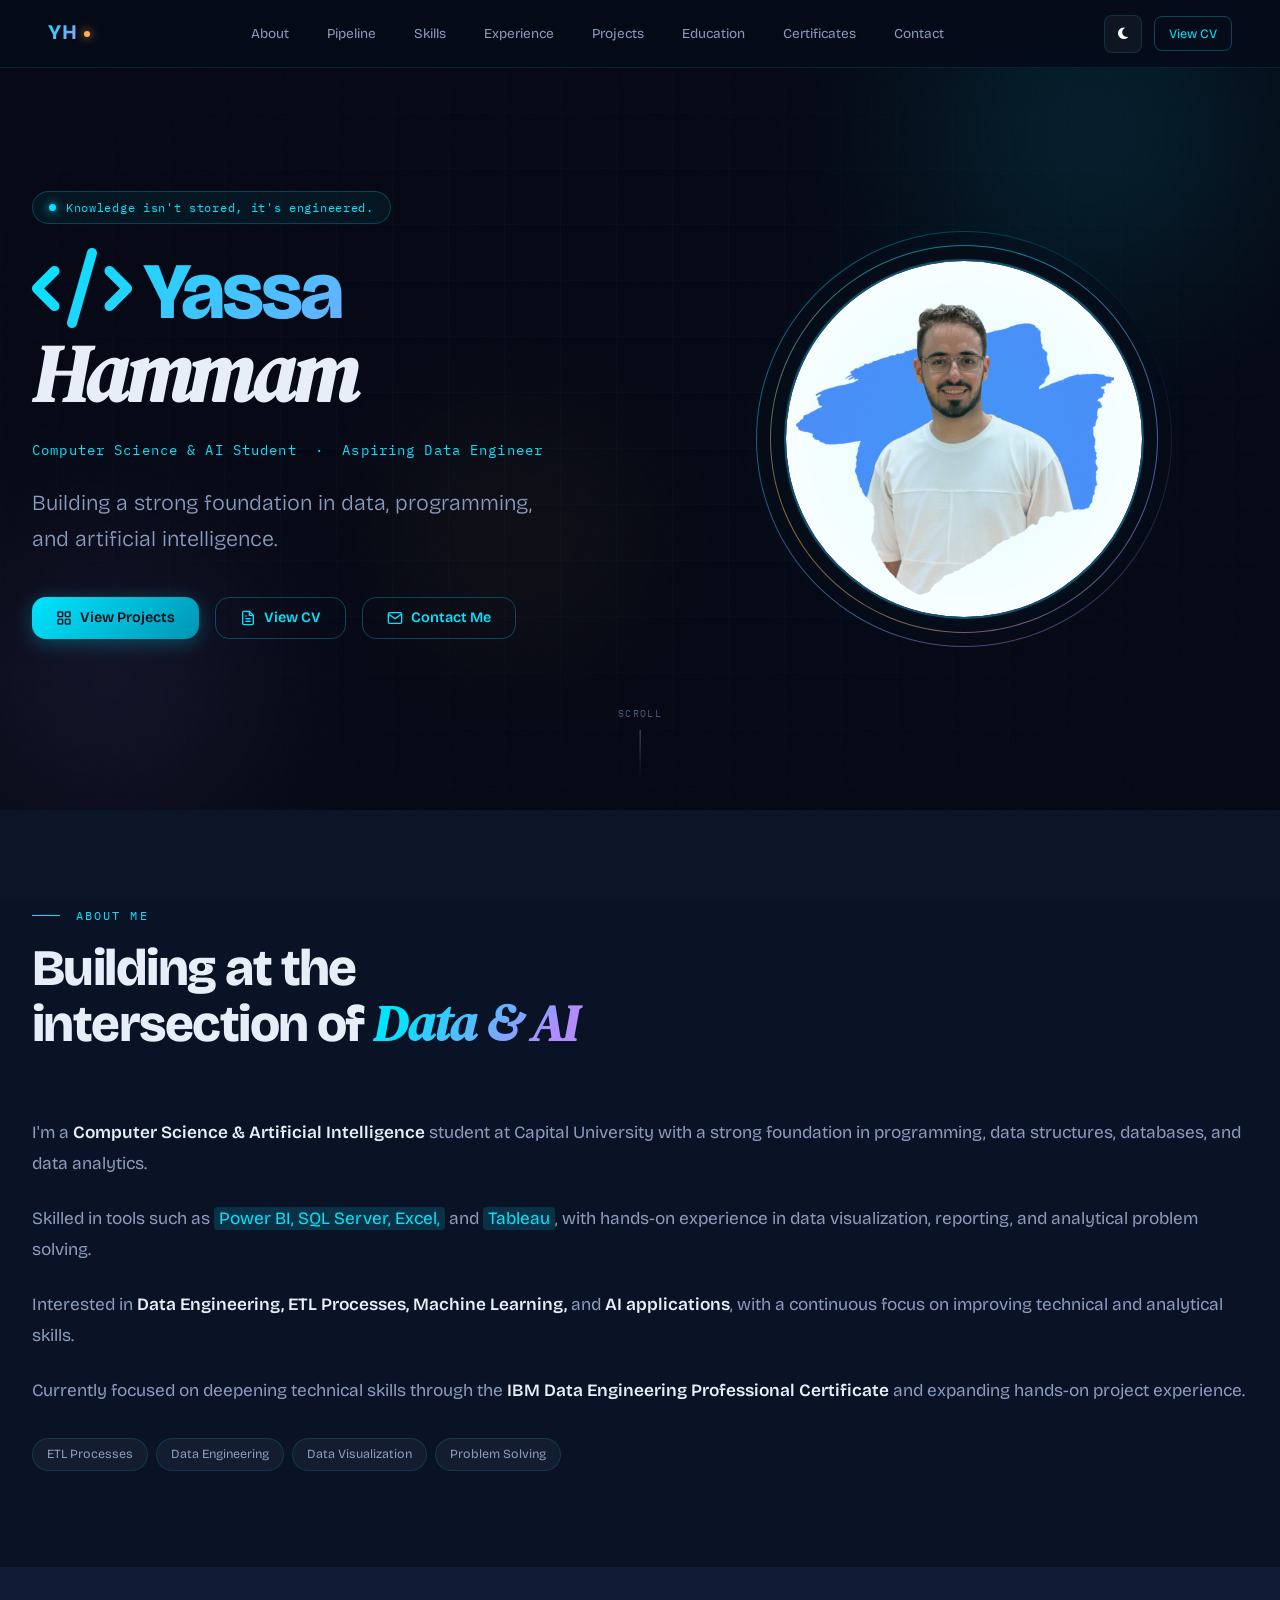
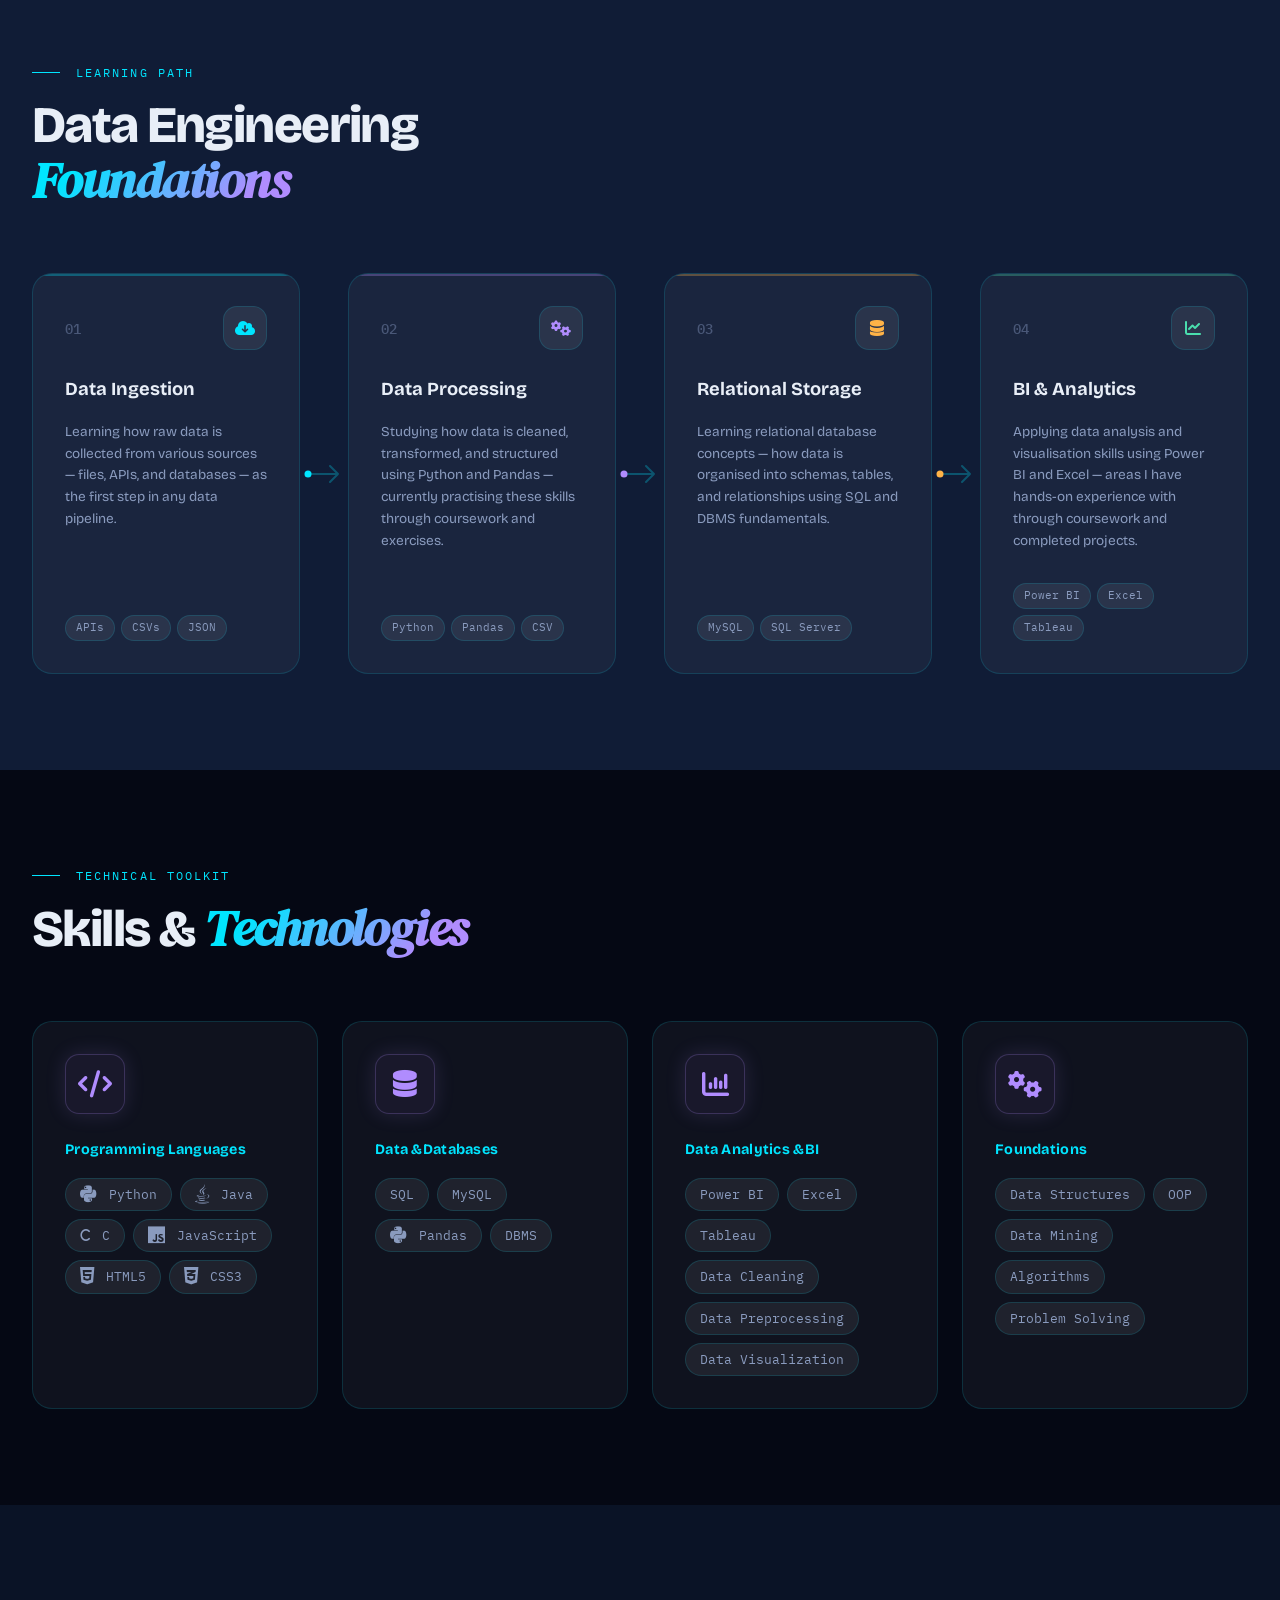
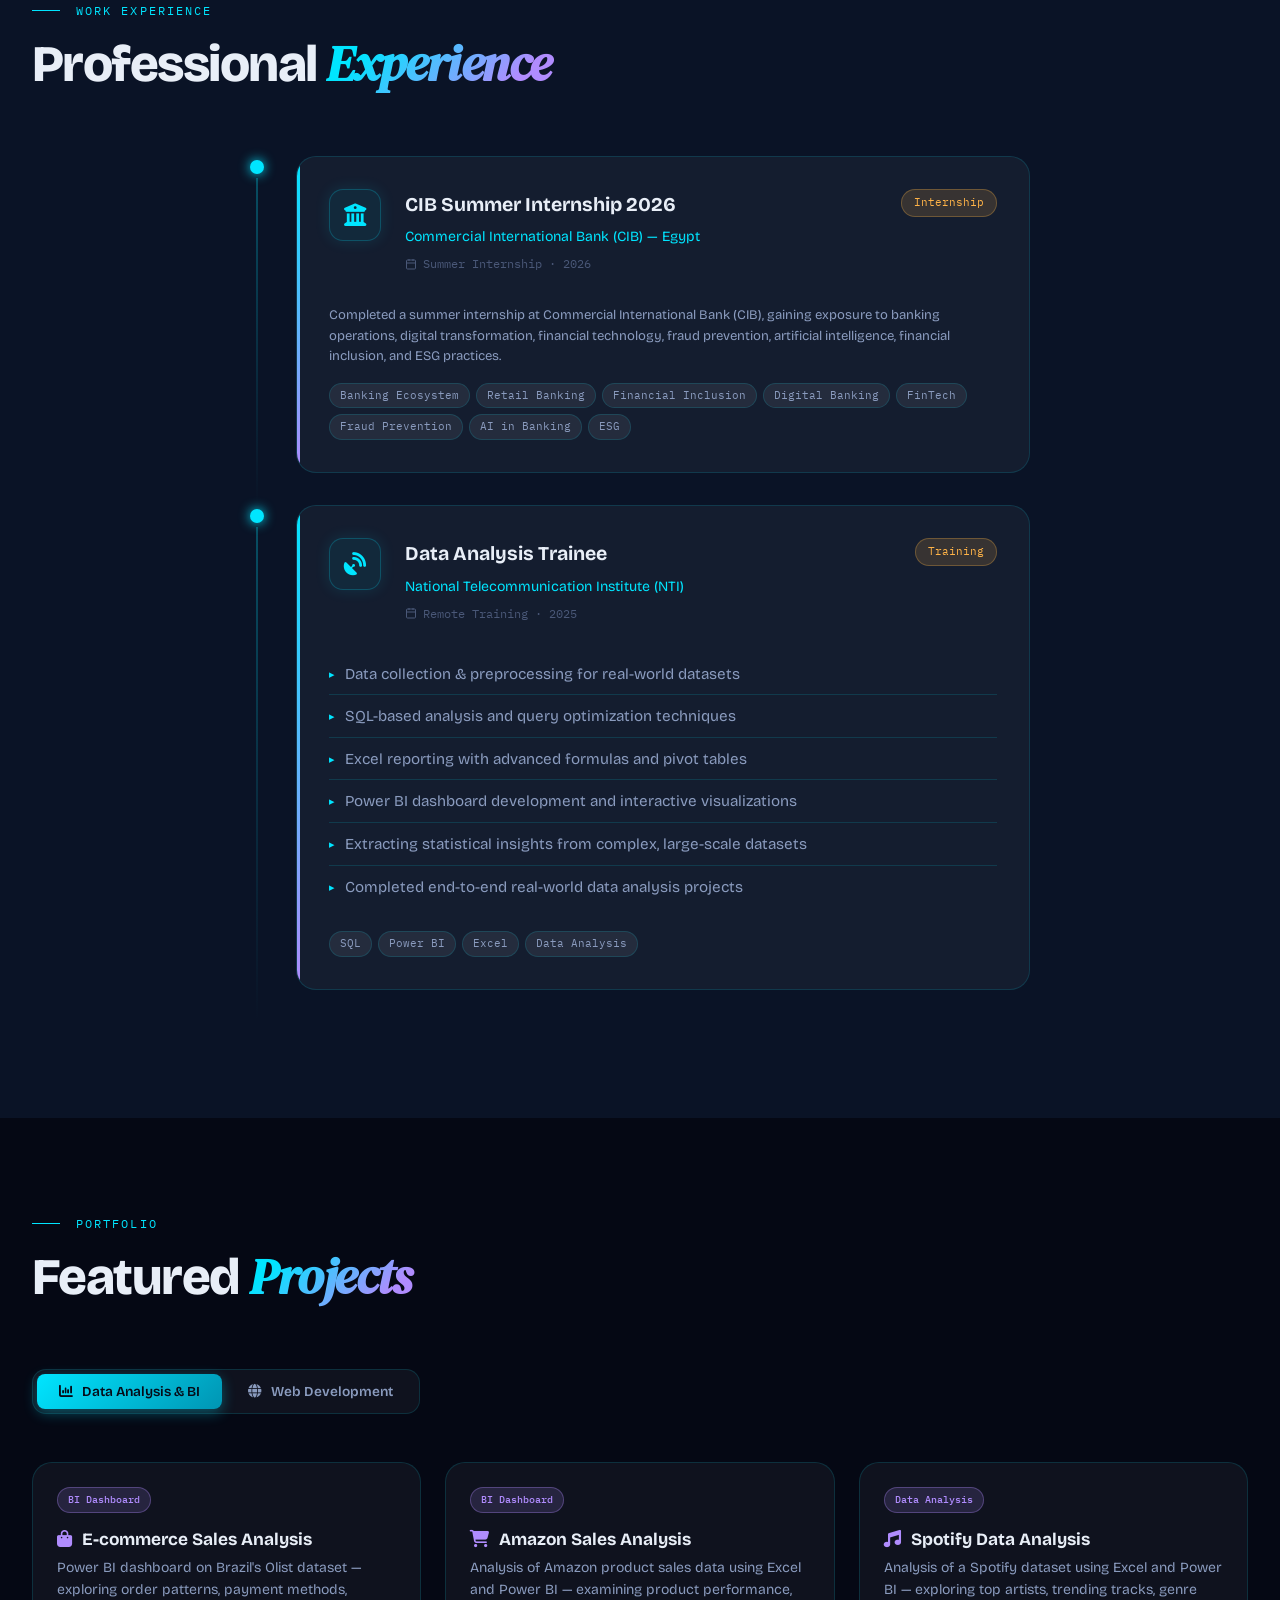
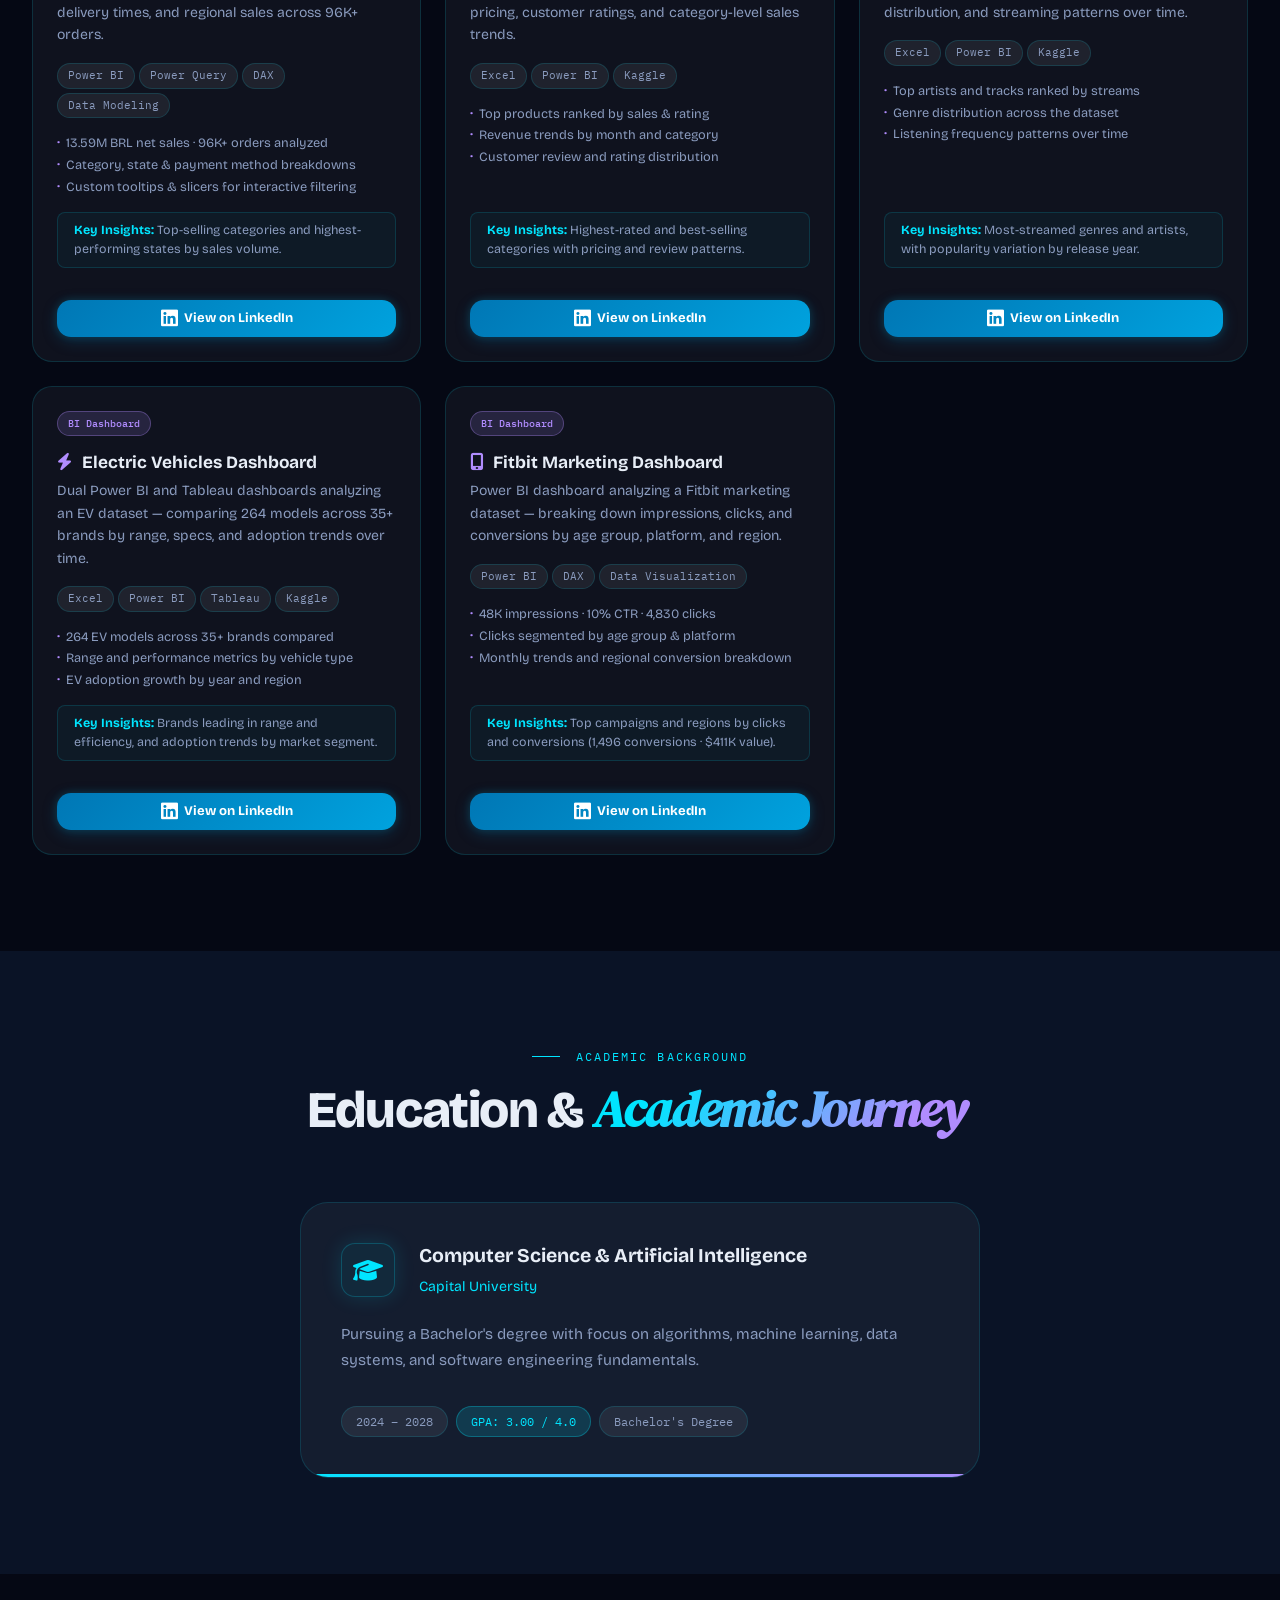
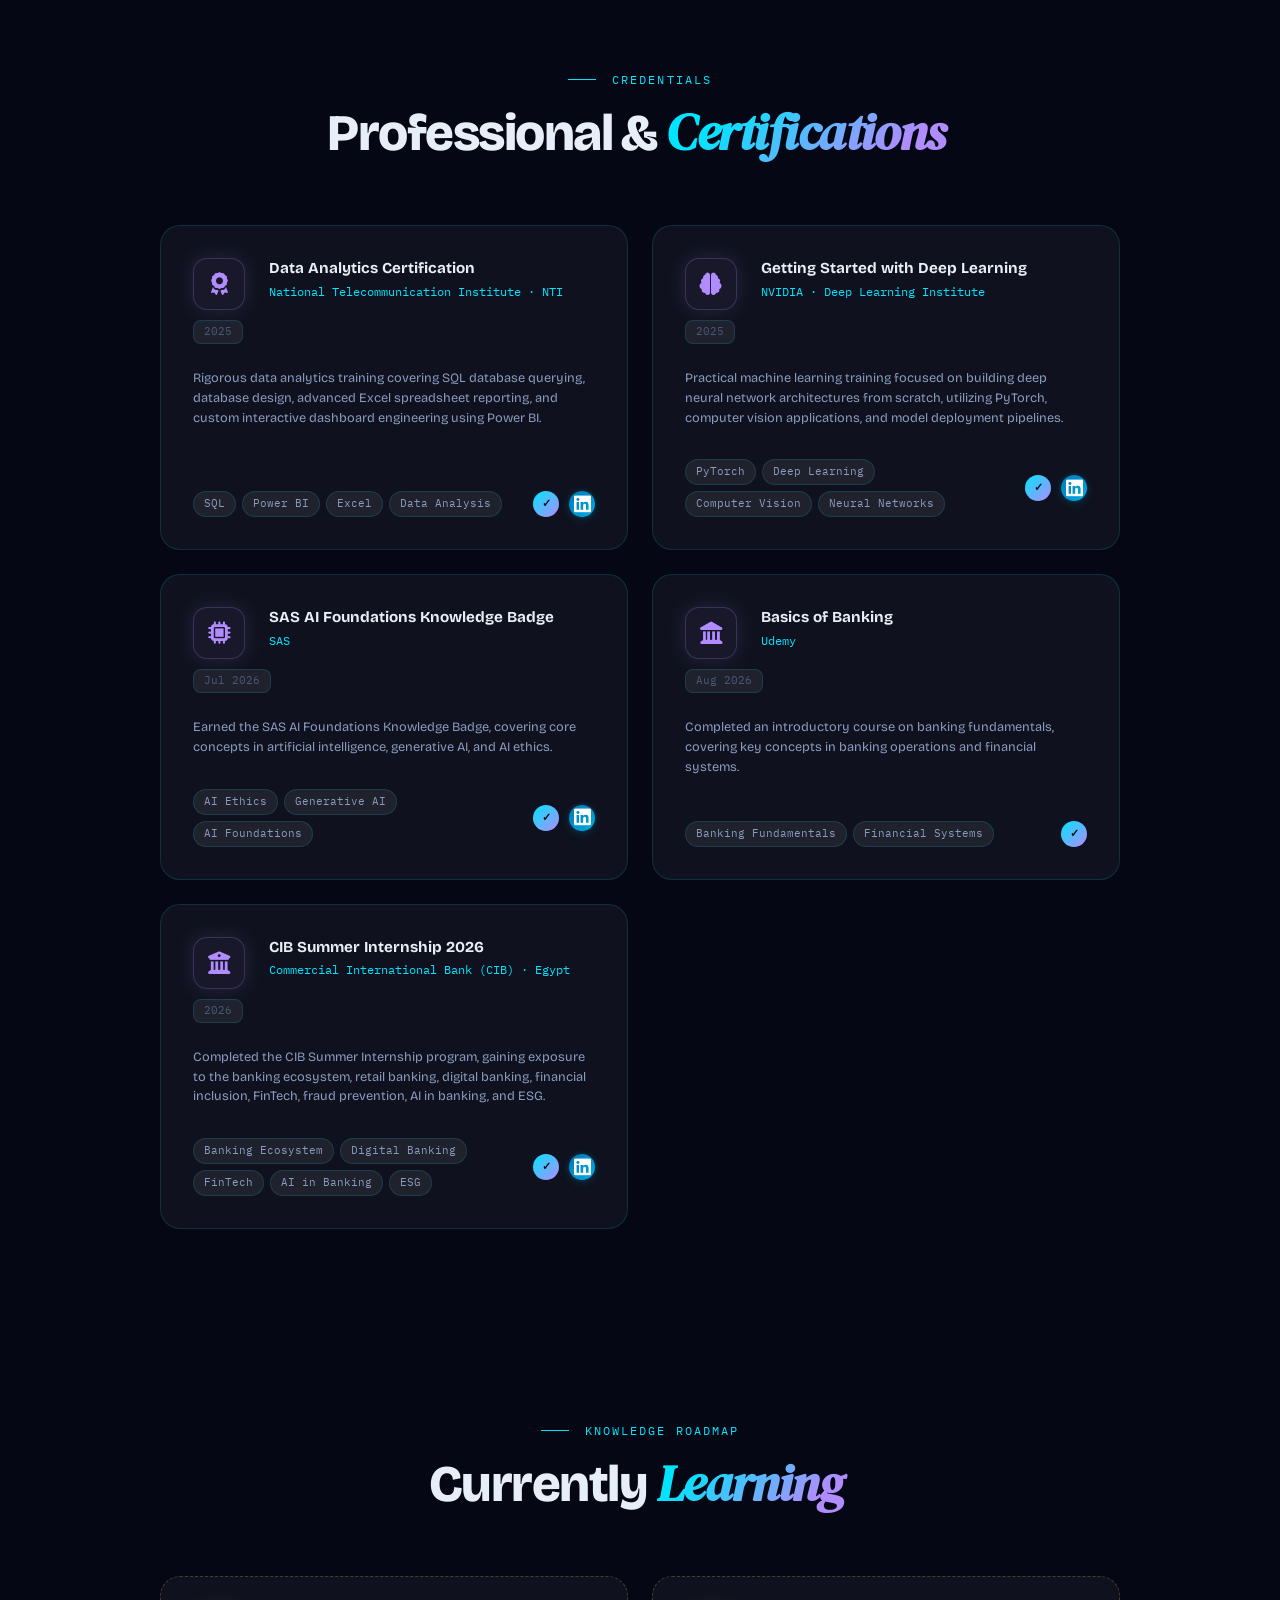
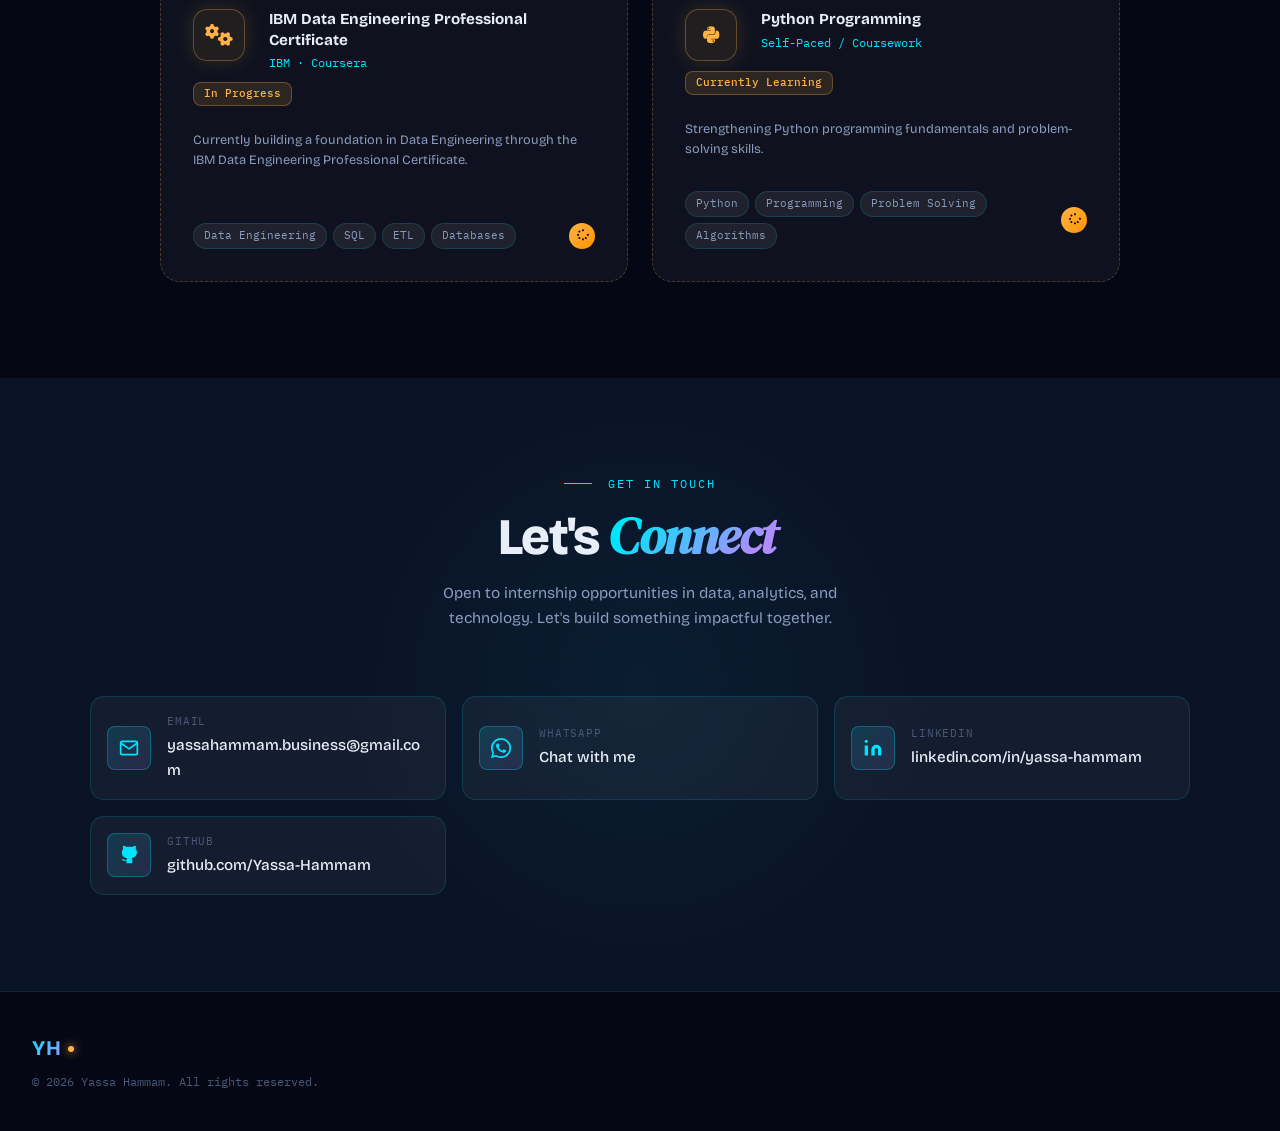
==== commit f329a19e: "new" ====
--- a/index.html
+++ b/index.html
@@ -5,16 +5,16 @@
   <meta charset="UTF-8" />
   <meta name="viewport" content="width=device-width, initial-scale=1.0" />
   <meta name="description"
-    content="Yassa Hammam — Computer Science & AI student, Data Engineer, and Power BI Developer building intelligent data systems and analytical solutions." />
+    content="Yassa Hammam — Computer Science &amp; AI student and aspiring Data Engineer, building a strong foundation in data analysis, programming, and AI." />
   <meta name="keywords"
     content="Yassa Hammam, Data Engineer, Data Analyst, Power BI, Python, AI, Machine Learning, Portfolio" />
   <meta name="author" content="Yassa Hammam" />
-  <meta property="og:title" content="Yassa Hammam — Data Engineer & AI Enthusiast" />
+  <meta property="og:title" content="Computer Science & AI Student | Aspiring Data Engineer" />
   <meta property="og:description"
-    content="CS & AI student specializing in Data Engineering, ETL Pipelines, and AI-driven analytics." />
+    content="CS &amp; AI student building a strong foundation in data analysis, programming, and AI. Aspiring Data Engineer." />
   <meta property="og:type" content="website" />
   <meta name="theme-color" content="#060B18" />
-  <title>Yassa Hammam — Data Engineer & AI Enthusiast</title>
+  <title>Computer Science & AI Student | Aspiring Data Engineer</title>
 
   <!-- Fonts -->
   <link rel="preconnect" href="https://fonts.googleapis.com" />
@@ -105,9 +105,11 @@
             <span class="name-last serif-italic">Hammam</span>
           </h1>
 
+          <p class="hero-role reveal delay-2">Computer Science &amp; AI Student &nbsp;&middot;&nbsp; Aspiring Data
+            Engineer</p>
+
           <p class="hero-tagline reveal delay-3">
-            Transforming raw data into strategic insights —<br class="br-desktop" />
-            Engineering pipelines, dashboards, and intelligent systems.
+            Building a strong foundation in data, programming, and artificial intelligence.
           </p>
 
           <div class="hero-cta reveal delay-4">
@@ -183,8 +185,8 @@
             experience in data visualization, reporting, and analytical problem solving.</p>
           <p>Interested in <strong>Data Engineering, ETL Processes, Machine Learning,</strong> and <strong>AI
               applications</strong>, with a continuous focus on improving technical and analytical skills.</p>
-          <p>Currently seeking internship opportunities to gain real-world experience and contribute to impactful
-            projects.</p>
+          <p>Currently focused on deepening technical skills through the <strong>IBM Data Engineering Professional
+              Certificate</strong> and expanding hands-on project experience.</p>
 
           <div class="about-tags">
             <span class="tag">ETL Processes</span>
@@ -198,13 +200,13 @@
     </section>
 
     <!-- ═══════════ PIPELINE ═══════════ -->
-    <section id="pipeline" class="section pipeline-section" aria-label="Data Engineering Pipeline">
+    <section id="pipeline" class="section pipeline-section" aria-label="Data Engineering Foundations">
       <div class="container">
         <div class="section-header reveal">
-          <p class="section-eyebrow">Architecture</p>
+          <p class="section-eyebrow">Learning Path</p>
           <h2 class="section-title">
             Data Engineering <br class="br-desktop" />
-            <em class="serif-italic accent-text">Pipeline</em>
+            <em class="serif-italic accent-text">Foundations</em>
           </h2>
         </div>
 
@@ -222,8 +224,8 @@
               </div>
               <h3 class="stage-title" id="title-ingest">Data Ingestion</h3>
               <p class="stage-desc" id="desc-ingest">
-                Extracting raw business &amp; application data from transactional databases, external SaaS tools, and
-                telemetry files.
+                Learning how raw data is collected from various sources — files, APIs, and databases — as the first step
+                in any data pipeline.
               </p>
               <div class="stage-tech-tags" id="tags-ingest">
                 <span class="pill pill-sm">APIs</span>
@@ -251,15 +253,15 @@
                   <i class="fa-solid fa-gears" id="icon-process"></i>
                 </div>
               </div>
-              <h3 class="stage-title" id="title-process">ETL Processes</h3>
+              <h3 class="stage-title" id="title-process">Data Processing</h3>
               <p class="stage-desc" id="desc-process">
-                Running simple scripts on schedules to clean, deduplicate, and load data from source to target
-                structures.
+                Studying how data is cleaned, transformed, and structured using Python and Pandas — currently practising
+                these skills through coursework and exercises.
               </p>
               <div class="stage-tech-tags" id="tags-process">
                 <span class="pill pill-sm">Python</span>
                 <span class="pill pill-sm">Pandas</span>
-                <span class="pill pill-sm">Cron</span>
+                <span class="pill pill-sm">CSV</span>
               </div>
             </div>
           </div>
@@ -285,7 +287,8 @@
               </div>
               <h3 class="stage-title" id="title-store">Relational Storage</h3>
               <p class="stage-desc" id="desc-store">
-                Organizing data in relational database management systems with static schemas and transactional tables.
+                Learning relational database concepts — how data is organised into schemas, tables, and relationships
+                using SQL and DBMS fundamentals.
               </p>
               <div class="stage-tech-tags" id="tags-store">
                 <span class="pill pill-sm">MySQL</span>
@@ -314,7 +317,8 @@
               </div>
               <h3 class="stage-title" id="title-serve">BI &amp; Analytics</h3>
               <p class="stage-desc" id="desc-serve">
-                Creating standard business reports, pivot tables, and static visualizations for department managers.
+                Applying data analysis and visualisation skills using Power BI and Excel — areas I have hands-on
+                experience with through coursework and completed projects.
               </p>
               <div class="stage-tech-tags" id="tags-serve">
                 <span class="pill pill-sm">Power BI</span>
@@ -358,37 +362,37 @@
 
           <article class="skill-card reveal delay-2">
             <div class="skill-card-icon" aria-hidden="true"><i class="fa-solid fa-database"></i></div>
-            <h3 class="skill-card-title">Databases</h3>
+            <h3 class="skill-card-title">Data &amp;Databases</h3>
             <div class="skill-pills">
               <span class="pill"> SQL</span>
               <span class="pill"> MySQL</span>
+              <span class="pill"><i class="fa-brands fa-python"></i><span> Pandas</span></span>
               <span class="pill"> DBMS</span>
-
-
             </div>
           </article>
 
           <article class="skill-card reveal delay-3">
             <div class="skill-card-icon" aria-hidden="true"><i class="fa-solid fa-chart-column"></i></div>
-            <h3 class="skill-card-title">Data &amp; Analytics</h3>
+            <h3 class="skill-card-title">Data Analytics &amp;BI</h3>
             <div class="skill-pills">
               <span class="pill">Power BI</span>
               <span class="pill">Excel</span>
               <span class="pill">Tableau</span>
-              <span class="pill">Kaggle</span>
+              <span class="pill">Data Cleaning</span>
+              <span class="pill">Data Preprocessing</span>
+              <span class="pill">Data Visualization</span>
             </div>
           </article>
 
           <article class="skill-card reveal delay-4">
             <div class="skill-card-icon" aria-hidden="true"><i class="fa-solid fa-gears"></i></div>
-            <h3 class="skill-card-title">Core Concepts</h3>
+            <h3 class="skill-card-title">Foundations</h3>
             <div class="skill-pills">
-              <span class="pill">ETL</span>
-              <span class="pill">Data Cleaning</span>
-              <span class="pill">Data Visualization</span>
               <span class="pill">Data Structures</span>
               <span class="pill">OOP</span>
               <span class="pill">Data Mining</span>
+              <span class="pill">Algorithms</span>
+              <span class="pill">Problem Solving</span>
             </div>
           </article>
         </div>
@@ -506,7 +510,7 @@
         <div class="tab-group reveal" role="tablist" aria-label="Project categories">
           <button class="tab active" role="tab" aria-selected="true" aria-controls="tab-data" id="btn-data"
             data-tab="data">
-            <i class="fa-solid fa-chart-column" style="margin-right: 6px;"></i> Data Analytics
+            <i class="fa-solid fa-chart-column" style="margin-right: 6px;"></i> Data Analysis &amp; BI
           </button>
           <button class="tab" role="tab" aria-selected="false" aria-controls="tab-web" id="btn-web" data-tab="web">
             <i class="fa-solid fa-globe" style="margin-right: 6px;"></i> Web Development
@@ -525,20 +529,14 @@
                 <h3 class="proj-title"><i class="fa-solid fa-utensils"
                     style="color: var(--cyan); margin-right: 6px;"></i> Restaurant Website</h3>
                 <p class="proj-desc">A modern digital presence for small restaurants — featuring menu showcasing, smooth
-                  UX, and a mobile-first layout to improve customer engagement across all devices.</p>
+                  UX, and a mobile-first layout built with HTML, CSS, and JavaScript.</p>
                 <div class="proj-stack">
                   <span class="pill pill-sm">HTML5</span>
                   <span class="pill pill-sm">CSS3</span>
                   <span class="pill pill-sm">JavaScript</span>
                 </div>
-                <ul class="proj-features" role="list">
-                  <li>Fully responsive mobile-first design</li>
-                  <li>Interactive menu browsing system</li>
-                  <li>Smooth scroll navigation &amp; animations</li>
-                  <li>Clean, conversion-optimized UI</li>
-                </ul>
                 <div class="proj-outcome">
-                  <strong>Outcome:</strong> Improved digital presence with a structured, conversion-friendly UI.
+                  <strong>Features:</strong> Responsive layout · Interactive menu · Smooth scroll animations
                 </div>
               </div>
             </article>
@@ -550,22 +548,15 @@
                 </header>
                 <h3 class="proj-title"><i class="fa-solid fa-plane" style="color: var(--cyan); margin-right: 6px;"></i>
                   Tourism Website</h3>
-                <p class="proj-desc">An immersive digital platform for tourism destinations — showcasing places,
-                  attractions, and encouraging visitor exploration through visual storytelling and interactive elements.
-                </p>
+                <p class="proj-desc">An immersive digital platform for tourism destinations — showcasing places and
+                  attractions through visual storytelling and interactive UI elements.</p>
                 <div class="proj-stack">
                   <span class="pill pill-sm">HTML5</span>
                   <span class="pill pill-sm">CSS3</span>
                   <span class="pill pill-sm">JavaScript</span>
                 </div>
-                <ul class="proj-features" role="list">
-                  <li>Responsive destination showcase sections</li>
-                  <li>Smooth scrolling navigation</li>
-                  <li>Interactive UI components</li>
-                  <li>Visual storytelling layout</li>
-                </ul>
                 <div class="proj-outcome">
-                  <strong>Outcome:</strong> Enhanced user engagement through an immersive browsing experience.
+                  <strong>Features:</strong> Destination showcase · Smooth scrolling · Interactive components
                 </div>
               </div>
             </article>
@@ -582,28 +573,97 @@
         <div class="projects-panel active" id="tab-data" role="tabpanel" aria-labelledby="btn-data">
           <div class="projects-grid">
 
-            <article class="proj-card reveal" aria-label="Spotify Data Analysis project">
+            <!-- 1. E-commerce Sales Analysis -->
+            <article class="proj-card reveal" aria-label="E-commerce Sales Dashboard project">
               <div class="proj-card-inner">
                 <header class="proj-header">
-                  <span class="proj-badge badge-data">Data Analytics</span>
+                  <span class="proj-badge badge-data">BI Dashboard</span>
                 </header>
-                <h3 class="proj-title"><i class="fa-solid fa-music"
-                    style="color: var(--violet); margin-right: 6px;"></i> Spotify Data Analysis</h3>
-                <p class="proj-desc">Deep-dive analysis of music streaming trends and user behavior patterns from a
-                  large Spotify dataset to uncover actionable business insights and consumption patterns.</p>
+                <h3 class="proj-title"><i class="fa-solid fa-bag-shopping"
+                    style="color: var(--violet); margin-right: 6px;"></i> E-commerce Sales Analysis</h3>
+                <p class="proj-desc">Power BI dashboard on Brazil's Olist dataset — exploring order patterns, payment
+                  methods, delivery times, and regional sales across 96K+ orders.</p>
+                <div class="proj-stack">
+                  <span class="pill pill-sm">Power BI</span>
+                  <span class="pill pill-sm">Power Query</span>
+                  <span class="pill pill-sm">DAX</span>
+                  <span class="pill pill-sm">Data Modeling</span>
+                </div>
+                <ul class="proj-features" role="list">
+                  <li>13.59M BRL net sales · 96K+ orders analyzed</li>
+                  <li>Category, state &amp; payment method breakdowns</li>
+                  <li>Custom tooltips &amp; slicers for interactive filtering</li>
+                </ul>
+                <div class="proj-outcome">
+                  <strong>Key Insights:</strong> Top-selling categories and highest-performing states by sales volume.
+                </div>
+                <div class="proj-links">
+                  <a href="https://www.linkedin.com/posts/yassa-hammam_powerbi-dataanalytics-dashboarddesign-activity-7358503456132796416-y1F2?utm_source=share&utm_medium=member_desktop&rcm=ACoAAFuCj3QBOGIlvsD2n6PTqf2znAiU6xdLaDw"
+                    target="_blank" rel="noopener noreferrer" class="proj-link-btn"
+                    aria-label="View E-commerce Sales Analysis on LinkedIn">
+                    <i class="fa-brands fa-linkedin"></i> View on LinkedIn
+                  </a>
+                </div>
+              </div>
+            </article>
+
+            <!-- 2. Amazon Sales Analysis -->
+            <article class="proj-card reveal delay-1" aria-label="Amazon Sales Analysis project">
+              <div class="proj-card-inner">
+                <header class="proj-header">
+                  <span class="proj-badge badge-data">BI Dashboard</span>
+                </header>
+                <h3 class="proj-title"><i class="fa-solid fa-cart-shopping"
+                    style="color: var(--violet); margin-right: 6px;"></i> Amazon Sales Analysis</h3>
+                <p class="proj-desc">Analysis of Amazon product sales data using Excel and Power BI — examining
+                  product performance, pricing, customer ratings, and category-level sales trends.</p>
                 <div class="proj-stack">
                   <span class="pill pill-sm">Excel</span>
                   <span class="pill pill-sm">Power BI</span>
                   <span class="pill pill-sm">Kaggle</span>
                 </div>
                 <ul class="proj-features" role="list">
-                  <li>Top artists and trending tracks analysis</li>
-                  <li>Genre distribution breakdown</li>
-                  <li>Listening trends over time</li>
-                  <li>User behavior pattern identification</li>
+                  <li>Top products ranked by sales &amp; rating</li>
+                  <li>Revenue trends by month and category</li>
+                  <li>Customer review and rating distribution</li>
                 </ul>
                 <div class="proj-outcome">
-                  <strong>Outcome:</strong> Clear insights into music consumption patterns via interactive dashboards.
+                  <strong>Key Insights:</strong> Highest-rated and best-selling categories with pricing and review
+                  patterns.
+                </div>
+                <div class="proj-links">
+                  <a href="https://www.linkedin.com/posts/yassa-hammam_powerbi-dataanalytics-dashboarddesign-activity-7351594579667636224-iVMX?utm_source=share&utm_medium=member_desktop&rcm=ACoAAFuCj3QBOGIlvsD2n6PTqf2znAiU6xdLaDw"
+                    target="_blank" rel="noopener noreferrer" class="proj-link-btn"
+                    aria-label="View Amazon Sales Analysis on LinkedIn">
+                    <i class="fa-brands fa-linkedin"></i> View on LinkedIn
+                  </a>
+                </div>
+              </div>
+            </article>
+
+            <!-- 3. Spotify Data Analysis -->
+            <article class="proj-card reveal delay-2" aria-label="Spotify Data Analysis project">
+              <div class="proj-card-inner">
+                <header class="proj-header">
+                  <span class="proj-badge badge-data">Data Analysis</span>
+                </header>
+                <h3 class="proj-title"><i class="fa-solid fa-music"
+                    style="color: var(--violet); margin-right: 6px;"></i> Spotify Data Analysis</h3>
+                <p class="proj-desc">Analysis of a Spotify dataset using Excel and Power BI — exploring top artists,
+                  trending tracks, genre distribution, and streaming patterns over time.</p>
+                <div class="proj-stack">
+                  <span class="pill pill-sm">Excel</span>
+                  <span class="pill pill-sm">Power BI</span>
+                  <span class="pill pill-sm">Kaggle</span>
+                </div>
+                <ul class="proj-features" role="list">
+                  <li>Top artists and tracks ranked by streams</li>
+                  <li>Genre distribution across the dataset</li>
+                  <li>Listening frequency patterns over time</li>
+                </ul>
+                <div class="proj-outcome">
+                  <strong>Key Insights:</strong> Most-streamed genres and artists, with popularity variation by release
+                  year.
                 </div>
                 <div class="proj-links">
                   <a href="https://www.linkedin.com/posts/yassa-hammam_powerbi-spotifydashboard-nti-activity-7352387256441036800--GL7?utm_source=share&utm_medium=member_desktop&rcm=ACoAAFuCj3QBOGIlvsD2n6PTqf2znAiU6xdLaDw"
@@ -615,48 +675,16 @@
               </div>
             </article>
 
-            <article class="proj-card reveal delay-1" aria-label="Amazon Sales Analysis project">
+            <!-- 4. Electric Vehicles Dashboard -->
+            <article class="proj-card reveal delay-3" aria-label="Electric Vehicles Dashboard project">
               <div class="proj-card-inner">
                 <header class="proj-header">
-                  <span class="proj-badge badge-data">Data Analytics</span>
-                </header>
-                <h3 class="proj-title"><i class="fa-solid fa-cart-shopping"
-                    style="color: var(--violet); margin-right: 6px;"></i> Amazon Sales Analysis</h3>
-                <p class="proj-desc">Comprehensive analysis of product sales performance and customer behavior to
-                  identify business opportunities, top-performing categories, and revenue growth drivers.</p>
-                <div class="proj-stack">
-                  <span class="pill pill-sm">Excel</span>
-                  <span class="pill pill-sm">Power BI</span>
-                  <span class="pill pill-sm">Kaggle</span>
-                </div>
-                <ul class="proj-features" role="list">
-                  <li>Top-performing products ranking</li>
-                  <li>Revenue trend analysis</li>
-                  <li>Category performance breakdown</li>
-                  <li>Customer segmentation insights</li>
-                </ul>
-                <div class="proj-outcome">
-                  <strong>Outcome:</strong> Identified key business opportunities from sales data patterns.
-                </div>
-                <div class="proj-links">
-                  <a href="https://www.linkedin.com/posts/yassa-hammam_powerbi-dataanalytics-dashboarddesign-activity-7351594579667636224-iVMX?utm_source=share&utm_medium=member_desktop&rcm=ACoAAFuCj3QBOGIlvsD2n6PTqf2znAiU6xdLaDw"
-                    target="_blank" rel="noopener noreferrer" class="proj-link-btn"
-                    aria-label="View Amazon Sales Analysis on LinkedIn">
-                    <i class="fa-brands fa-linkedin"></i> View on LinkedIn
-                  </a>
-                </div>
-              </div>
-            </article>
-
-            <article class="proj-card reveal delay-2" aria-label="Electric Vehicles Dashboard project">
-              <div class="proj-card-inner">
-                <header class="proj-header">
-                  <span class="proj-badge badge-data">Data Analytics</span>
+                  <span class="proj-badge badge-data">BI Dashboard</span>
                 </header>
                 <h3 class="proj-title"><i class="fa-solid fa-bolt" style="color: var(--violet); margin-right: 6px;"></i>
                   Electric Vehicles Dashboard</h3>
-                <p class="proj-desc">Comprehensive EV market landscape analysis covering 264 models, 35+ brands, range
-                  metrics, and adoption trends — delivered across Power BI and Tableau dashboards.</p>
+                <p class="proj-desc">Dual Power BI and Tableau dashboards analyzing an EV dataset — comparing 264
+                  models across 35+ brands by range, specs, and adoption trends over time.</p>
                 <div class="proj-stack">
                   <span class="pill pill-sm">Excel</span>
                   <span class="pill pill-sm">Power BI</span>
@@ -664,13 +692,13 @@
                   <span class="pill pill-sm">Kaggle</span>
                 </div>
                 <ul class="proj-features" role="list">
-                  <li>264 EV models analyzed in depth</li>
-                  <li>35+ brands compared side-by-side</li>
-                  <li>Range &amp; performance metrics mapped</li>
-                  <li>Market adoption trends visualized</li>
+                  <li>264 EV models across 35+ brands compared</li>
+                  <li>Range and performance metrics by vehicle type</li>
+                  <li>EV adoption growth by year and region</li>
                 </ul>
                 <div class="proj-outcome">
-                  <strong>Outcome:</strong> Comprehensive EV industry landscape with actionable market insights.
+                  <strong>Key Insights:</strong> Brands leading in range and efficiency, and adoption trends by market
+                  segment.
                 </div>
                 <div class="proj-links">
                   <a href="https://www.linkedin.com/posts/yassa-hammam_powerbi-dataanalytics-electricvehicles-activity-7353868217234198532-Ri2U?utm_source=share&utm_medium=member_desktop&rcm=ACoAAFuCj3QBOGIlvsD2n6PTqf2znAiU6xdLaDw"
@@ -682,69 +710,34 @@
               </div>
             </article>
 
-            <article class="proj-card reveal delay-3" aria-label="Fitbit Marketing Dashboard project">
+            <!-- 5. Fitbit Marketing Dashboard -->
+            <article class="proj-card reveal delay-4" aria-label="Fitbit Marketing Dashboard project">
               <div class="proj-card-inner">
                 <header class="proj-header">
-                  <span class="proj-badge badge-data">Data Analytics</span>
+                  <span class="proj-badge badge-data">BI Dashboard</span>
                 </header>
                 <h3 class="proj-title"><i class="fa-solid fa-mobile-screen-button"
                     style="color: var(--violet); margin-right: 6px;"></i> Fitbit Marketing Dashboard</h3>
-                <p class="proj-desc">Interactive Power BI dashboard analyzing Fitbit's marketing campaign performance
-                  across age groups, platforms, and regions — built as part of the NTI Summer Internship program.</p>
+                <p class="proj-desc">Power BI dashboard analyzing a Fitbit marketing dataset — breaking down
+                  impressions, clicks, and conversions by age group, platform, and region.</p>
                 <div class="proj-stack">
                   <span class="pill pill-sm">Power BI</span>
                   <span class="pill pill-sm">DAX</span>
                   <span class="pill pill-sm">Data Visualization</span>
                 </div>
                 <ul class="proj-features" role="list">
-                  <li>48K impressions · 10% CTR · 4,830 clicks tracked</li>
-                  <li>Clicks breakdown by age group &amp; platform</li>
-                  <li>Top-performing months &amp; regional conversions</li>
-                  <li>Dynamic navigation via Action Buttons &amp; Tooltips</li>
+                  <li>48K impressions · 10% CTR · 4,830 clicks</li>
+                  <li>Clicks segmented by age group &amp; platform</li>
+                  <li>Monthly trends and regional conversion breakdown</li>
                 </ul>
                 <div class="proj-outcome">
-                  <strong>Outcome:</strong> Identified top campaigns driving 1,496 conversions and $411K conversion
-                  value across regions.
+                  <strong>Key Insights:</strong> Top campaigns and regions by clicks and conversions (1,496 conversions
+                  · $411K value).
                 </div>
                 <div class="proj-links">
                   <a href="https://www.linkedin.com/posts/yassa-hammam_powerbi-dataanalytics-dashboarddesign-activity-7351069159125897216-djnq?utm_source=share&utm_medium=member_desktop&rcm=ACoAAFuCj3QBOGIlvsD2n6PTqf2znAiU6xdLaDw"
                     target="_blank" rel="noopener noreferrer" class="proj-link-btn"
                     aria-label="View Fitbit Marketing Dashboard on LinkedIn">
-                    <i class="fa-brands fa-linkedin"></i> View on LinkedIn
-                  </a>
-                </div>
-              </div>
-            </article>
-
-            <article class="proj-card reveal delay-4" aria-label="E-commerce Sales Dashboard project">
-              <div class="proj-card-inner">
-                <header class="proj-header">
-                  <span class="proj-badge badge-data">Data Analytics</span>
-                </header>
-                <h3 class="proj-title"><i class="fa-solid fa-bag-shopping"
-                    style="color: var(--violet); margin-right: 6px;"></i> E-commerce Sales Analysis</h3>
-                <p class="proj-desc">Interactive Power BI dashboard analyzing sales and operations from Brazil's Olist
-                  e-commerce dataset — covering 96K+ customers, payment methods, and regional performance.</p>
-                <div class="proj-stack">
-                  <span class="pill pill-sm">Power BI</span>
-                  <span class="pill pill-sm">Power Query</span>
-                  <span class="pill pill-sm">DAX</span>
-                  <span class="pill pill-sm">Data Modeling</span>
-                </div>
-                <ul class="proj-features" role="list">
-                  <li>13.59M BRL net sales · 96K+ customers tracked</li>
-                  <li>Category, state &amp; payment method breakdowns</li>
-                  <li>Custom tooltips &amp; slicers for interactivity</li>
-                  <li>Avg 12.5-day delivery time analysis by region</li>
-                </ul>
-                <div class="proj-outcome">
-                  <strong>Outcome:</strong> Uncovered top-selling categories and regional sales leaders powering
-                  data-driven business decisions.
-                </div>
-                <div class="proj-links">
-                  <a href="https://www.linkedin.com/posts/yassa-hammam_powerbi-dataanalytics-dashboarddesign-activity-7358503456132796416-y1F2?utm_source=share&utm_medium=member_desktop&rcm=ACoAAFuCj3QBOGIlvsD2n6PTqf2znAiU6xdLaDw"
-                    target="_blank" rel="noopener noreferrer" class="proj-link-btn"
-                    aria-label="View E-commerce Sales Analysis on LinkedIn">
                     <i class="fa-brands fa-linkedin"></i> View on LinkedIn
                   </a>
                 </div>
@@ -782,7 +775,7 @@
               and software engineering fundamentals.</p>
             <div class="edu-badges">
               <span class="edu-badge">2024 – 2028</span>
-              <span class="edu-badge edu-badge-gpa">GPA: 3.15 / 4.0</span>
+              <span class="edu-badge edu-badge-gpa">GPA: 3.00 / 4.0</span>
               <span class="edu-badge">Bachelor's Degree</span>
             </div>
           </article>
@@ -930,7 +923,56 @@
             </div>
           </article>
 
-          <article class="cert-card cert-card--learning reveal delay-4"
+          <article class="cert-card reveal delay-4" aria-label="CIB Summer Internship 2026 certificate">
+            <header class="cert-header">
+              <div class="cert-header-left">
+                <div class="cert-icon" aria-hidden="true"><i class="fa-solid fa-building-columns"></i></div>
+                <div class="cert-meta">
+                  <h4 class="cert-name">CIB Summer Internship 2026</h4>
+                  <p class="cert-issuer">Commercial International Bank (CIB) · Egypt</p>
+                </div>
+              </div>
+              <div class="cert-date">2026</div>
+            </header>
+
+            <p class="cert-desc">
+              Completed the CIB Summer Internship program, gaining exposure to the banking ecosystem, retail banking,
+              digital banking, financial inclusion, FinTech, fraud prevention, AI in banking, and ESG.
+            </p>
+
+            <div class="cert-footer">
+              <div class="cert-tags">
+                <span class="pill pill-sm">Banking Ecosystem</span>
+                <span class="pill pill-sm">Digital Banking</span>
+                <span class="pill pill-sm">FinTech</span>
+                <span class="pill pill-sm">AI in Banking</span>
+                <span class="pill pill-sm">ESG</span>
+              </div>
+              <div class="cert-actions">
+                <div class="cert-check" aria-label="Completed" aria-hidden="true">✓</div>
+                <a href="https://lnkd.in/p/eKT36_EG" target="_blank" rel="noopener noreferrer" class="cert-link-btn"
+                  aria-label="View CIB Summer Internship 2026 on LinkedIn">
+                  <i class="fa-brands fa-linkedin"></i>
+                </a>
+              </div>
+            </div>
+          </article>
+
+        </div>
+      </div>
+    </section>
+
+    <!-- ═══════════ CURRENTLY LEARNING ═══════════ -->
+    <section id="learning" class="section learning-section" aria-label="Currently learning and roadmap">
+      <div class="container">
+        <div class="section-header reveal" style="text-align:center">
+          <p class="section-eyebrow" style="justify-content:center">Knowledge Roadmap</p>
+          <h2 class="section-title">Currently <em class="serif-italic accent-text">Learning</em></h2>
+        </div>
+
+        <div class="certs-grid">
+          <!-- IBM Data Engineering -->
+          <article class="cert-card cert-card--learning reveal delay-1"
             aria-label="IBM Data Engineering - Currently Learning">
             <header class="cert-header">
               <div class="cert-header-left">
@@ -944,8 +986,8 @@
             </header>
 
             <p class="cert-desc">
-              Currently studying the IBM Data Engineering Professional Certificate program, covering databases,
-              SQL, ETL, data warehousing, and big data technologies.
+              Currently building a foundation in Data Engineering through the IBM Data Engineering Professional
+              Certificate.
             </p>
 
             <div class="cert-footer">
@@ -963,54 +1005,38 @@
             </div>
           </article>
 
-        </div>
-      </div>
-    </section>
-
-    <!-- ═══════════ WHY ME ═══════════ -->
-    <section id="why" class="section why-section" aria-label="Why me">
-      <div class="container">
-        <div class="section-header reveal">
-          <p class="section-eyebrow">Value Proposition</p>
-          <h2 class="section-title">Why <em class="serif-italic accent-text">Me</em></h2>
-        </div>
-
-        <div class="why-grid">
-          <div class="traits-grid reveal">
-            <div class="trait-card">
-              <span class="trait-icon"><i class="fa-solid fa-diagram-project"></i></span>
-              <span class="trait-name">Algorithmic Thinking</span>
-            </div>
-            <div class="trait-card">
-              <span class="trait-icon"><i class="fa-solid fa-chart-line"></i></span>
-              <span class="trait-name">Data Analysis</span>
-            </div>
-            <div class="trait-card">
-              <span class="trait-icon"><i class="fa-solid fa-database"></i></span>
-              <span class="trait-name">Data Modeling</span>
-            </div>
-            <div class="trait-card">
-              <span class="trait-icon"><i class="fa-solid fa-laptop-code"></i></span>
-              <span class="trait-name">Clean Coding</span>
-            </div>
-            <div class="trait-card">
-              <span class="trait-icon"><i class="fa-solid fa-puzzle-piece"></i></span>
-              <span class="trait-name">Problem Solving</span>
-            </div>
-            <div class="trait-card">
-              <span class="trait-icon"><i class="fa-solid fa-robot"></i></span>
-              <span class="trait-name">AI &amp; Deep Learning</span>
-            </div>
-            <div class="trait-card">
-              <span class="trait-icon"><i class="fa-solid fa-filter"></i></span>
-              <span class="trait-name">ETL &amp; Data Pipelines</span>
-            </div>
-            <div class="trait-card">
-              <span class="trait-icon"><i class="fa-solid fa-arrows-rotate"></i></span>
-              <span class="trait-name">Continuous Improvement</span>
-            </div>
-          </div>
-
+          <!-- Python Programming -->
+          <article class="cert-card cert-card--learning reveal delay-2"
+            aria-label="Python Programming - Currently Learning">
+            <header class="cert-header">
+              <div class="cert-header-left">
+                <div class="cert-icon cert-icon--learning" aria-hidden="true"><i class="fa-brands fa-python"></i></div>
+                <div class="cert-meta">
+                  <h4 class="cert-name">Python Programming</h4>
+                  <p class="cert-issuer">Self-Paced / Coursework</p>
+                </div>
+              </div>
+              <div class="cert-date cert-date--learning">Currently Learning</div>
+            </header>
+
+            <p class="cert-desc">
+              Strengthening Python programming fundamentals and problem-solving skills.
+            </p>
+
+            <div class="cert-footer">
+              <div class="cert-tags">
+                <span class="pill pill-sm">Python</span>
+                <span class="pill pill-sm">Programming</span>
+                <span class="pill pill-sm">Problem Solving</span>
+                <span class="pill pill-sm">Algorithms</span>
+              </div>
+              <div class="cert-actions">
+                <div class="cert-learning-badge" aria-label="Currently Learning" aria-hidden="true">
+                  <i class="fa-solid fa-spinner"></i>
+                </div>
+              </div>
+            </div>
+          </article>
         </div>
       </div>
     </section>
@@ -1021,7 +1047,7 @@
         <div class="section-header reveal" style="text-align:center">
           <p class="section-eyebrow" style="justify-content:center">Get In Touch</p>
           <h2 class="section-title">Let's <em class="serif-italic accent-text">Connect</em></h2>
-          <p class="contact-sub">Open to internship opportunities, data engineering roles, and collaborations. Let's
+          <p class="contact-sub">Open to internship opportunities in data, analytics, and technology. Let's
             build something impactful together.</p>
         </div>
 
@@ -1081,22 +1107,6 @@
             </a>
 
 
-            <a href="https://www.instagram.com/yassa_hammam?igsh=MXJ0bW15NjQ4ZHdyYQ==" target="_blank"
-              rel="noopener noreferrer" class="contact-link">
-              <div class="contact-link-icon" aria-hidden="true">
-                <svg width="20" height="20" viewBox="0 0 24 24" fill="currentColor">
-                  <path
-                    d="M7.8 2h8.4C19.4 2 22 4.6 22 7.8v8.4c0 3.2-2.6 5.8-5.8 5.8H7.8C4.6 22 2 19.4 2 16.2V7.8C2 4.6 4.6 2 7.8 2zm0 2C5.7 4 4 5.7 4 7.8v8.4C4 18.3 5.7 20 7.8 20h8.4c2.1 0 3.8-1.7 3.8-3.8V7.8C20 5.7 18.3 4 16.2 4H7.8zm4.2 3a5 5 0 1 1 0 10 5 5 0 0 1 0-10zm0 2A3 3 0 1 0 12 15a3 3 0 0 0 0-6zm4.8-.9a1.1 1.1 0 1 1 0 2.2 1.1 1.1 0 0 1 0-2.2z" />
-                </svg>
-              </div>
-
-              <div class="contact-link-text">
-                <span class="contact-link-label">Instagram</span>
-                <span class="contact-link-val">@yassa_hammam</span>
-              </div>
-            </a>
-
-
           </div>
 
         </div>
--- a/style.css
+++ b/style.css
@@ -709,7 +709,7 @@
    HERO SECTION
    ════════════════════════════════════════════ */
 .hero {
-  min-height: 100dvh;
+  min-height: 90dvh;
   padding-top: 68px;
   display: flex;
   flex-direction: column;
@@ -875,6 +875,15 @@
   color: var(--text);
 }
 
+.hero-role {
+  font-family: var(--font-mono);
+  font-size: clamp(0.75rem, 1.1vw, 0.88rem);
+  color: var(--cyan);
+  letter-spacing: 0.08em;
+  margin-bottom: var(--sp-3);
+  opacity: 0.82;
+}
+
 .hero-tagline {
   font-size: clamp(1.1rem, 2.5vw, 1.35rem);
   color: var(--text-2);
@@ -1421,8 +1430,20 @@
 
 .projects-grid {
   display: grid;
-  grid-template-columns: repeat(auto-fit, minmax(300px, 1fr));
+  grid-template-columns: repeat(auto-fill, minmax(280px, 1fr));
   gap: var(--sp-3);
+}
+
+@media (min-width: 1100px) {
+  .projects-grid {
+    grid-template-columns: repeat(3, 1fr);
+  }
+}
+
+@media (min-width: 640px) and (max-width: 1099px) {
+  .projects-grid {
+    grid-template-columns: repeat(2, 1fr);
+  }
 }
 
 .proj-card {
@@ -1457,7 +1478,7 @@
 }
 
 .proj-card-inner {
-  padding: var(--sp-4);
+  padding: var(--sp-3);
   display: flex;
   flex-direction: column;
   height: 100%;
@@ -1494,41 +1515,40 @@
 .proj-title {
   font-family: var(--font-display);
   font-weight: 700;
-  font-size: 1.2rem;
+  font-size: 1.08rem;
   color: var(--text);
+  margin-bottom: 6px;
+  line-height: 1.3;
+}
+
+.proj-desc {
+  font-size: 0.875rem;
+  color: var(--text-2);
+  line-height: 1.6;
   margin-bottom: var(--sp-2);
-  line-height: 1.3;
-}
-
-.proj-desc {
-  font-size: 0.94rem;
+}
+
+.proj-stack {
+  display: flex;
+  flex-wrap: wrap;
+  gap: 4px;
+  margin-bottom: var(--sp-2);
+}
+
+.proj-features {
+  margin-bottom: var(--sp-2);
+  display: flex;
+  flex-direction: column;
+  gap: 3px;
+}
+
+.proj-features li {
+  display: flex;
+  align-items: flex-start;
+  gap: 6px;
+  font-size: 0.80rem;
   color: var(--text-2);
-  line-height: 1.65;
-  margin-bottom: var(--sp-2);
-  flex: 1;
-}
-
-.proj-stack {
-  display: flex;
-  flex-wrap: wrap;
-  gap: 5px;
-  margin-bottom: var(--sp-3);
-}
-
-.proj-features {
-  margin-bottom: var(--sp-3);
-  display: flex;
-  flex-direction: column;
-  gap: 4px;
-}
-
-.proj-features li {
-  display: flex;
-  align-items: flex-start;
-  gap: 8px;
-  font-size: 0.82rem;
-  color: var(--text-2);
-  line-height: 1.5;
+  line-height: 1.45;
 }
 
 .proj-features li::before {
@@ -1540,14 +1560,15 @@
 }
 
 .proj-outcome {
-  padding: var(--sp-2);
+  padding: 8px var(--sp-2);
   border-radius: var(--r-sm);
   background: rgba(0, 229, 255, 0.04);
   border: 1px solid var(--border);
-  font-size: 0.8rem;
+  font-size: 0.78rem;
   color: var(--text-2);
-  line-height: 1.55;
+  line-height: 1.5;
   margin-top: auto;
+  margin-bottom: var(--sp-2);
 }
 
 .proj-outcome strong {
@@ -1555,7 +1576,7 @@
 }
 
 .proj-links {
-  margin-top: var(--sp-3);
+  margin-top: var(--sp-2);
   display: flex;
   gap: var(--sp-2);
 }
@@ -1566,13 +1587,13 @@
   display: inline-flex;
   align-items: center;
   justify-content: center;
-  gap: var(--sp-2);
+  gap: 6px;
   width: 100%;
-  padding: 12px 18px;
+  padding: 9px 16px;
   border-radius: var(--r-md);
   font-family: var(--font-body);
   font-weight: 700;
-  font-size: 0.88rem;
+  font-size: 0.82rem;
   line-height: 1;
   color: #FFFFFF;
   background: linear-gradient(135deg, #0077b5 0%, #00a0dc 50%, #00e5ff 100%);
@@ -1796,15 +1817,15 @@
 
 .cert-header {
   display: flex;
+  flex-direction: column;
+  gap: 10px;
+}
+
+.cert-header-left {
+  display: flex;
   align-items: flex-start;
-  justify-content: space-between;
-  gap: var(--sp-2);
-}
-
-.cert-header-left {
-  display: flex;
-  align-items: center;
   gap: var(--sp-3);
+  min-width: 0;
 }
 
 .cert-icon {
@@ -1833,6 +1854,10 @@
 
 .cert-meta {
   flex: 1;
+  min-width: 0;
+  display: flex;
+  flex-direction: column;
+  gap: 3px;
 }
 
 .cert-name {
@@ -1840,14 +1865,16 @@
   font-weight: 700;
   font-size: 0.95rem;
   color: var(--text);
-  margin-bottom: 2px;
+  margin-bottom: 0;
   line-height: 1.35;
+  overflow-wrap: break-word;
 }
 
 .cert-issuer {
   font-family: var(--font-mono);
   font-size: 0.72rem;
   color: var(--cyan);
+  overflow-wrap: break-word;
 }
 
 .cert-date {
@@ -1856,9 +1883,10 @@
   color: var(--text-3);
   background: var(--surface-2);
   border: 1px solid var(--border);
-  padding: 2px 8px;
+  padding: 2px 10px;
   border-radius: var(--r-sm);
-  flex-shrink: 0;
+  white-space: nowrap;
+  align-self: flex-start;
 }
 
 .cert-desc {
@@ -2011,74 +2039,15 @@
 }
 
 @keyframes spin-slow {
-  from { transform: rotate(0deg); }
-  to { transform: rotate(360deg); }
-}
-
-/* ════════════════════════════════════════════
-   WHY HIRE ME
-   ════════════════════════════════════════════ */
-.why-section {
-  background: var(--bg);
-}
-
-.why-grid {
-  max-width: 800px;
-  margin-inline: auto;
-}
-
-.traits-grid {
-  display: grid;
-  grid-template-columns: 1fr 1fr;
-  gap: var(--sp-2);
-}
-
-.trait-card {
-  padding: var(--sp-3);
-  border-radius: var(--r-md);
-  background: var(--surface);
-  border: 1px solid var(--border);
-  display: flex;
-  flex-direction: column;
-  gap: 8px;
-  transition: border-color var(--dur-fast), transform var(--dur-fast) var(--ease-spring), box-shadow var(--dur);
-}
-
-.trait-card:hover {
-  border-color: var(--border-2);
-  transform: translateY(-3px);
-  box-shadow: var(--glow-cyan);
-}
-
-.trait-icon {
-  width: 42px;
-  height: 42px;
-  border-radius: 10px;
-  background: rgba(0, 229, 255, 0.05);
-  border: 1px solid rgba(0, 229, 255, 0.18);
-  display: inline-flex;
-  align-items: center;
-  justify-content: center;
-  color: var(--cyan);
-  font-size: 1.15rem;
-  transition: all var(--dur-fast) var(--ease);
-  box-shadow: 0 0 15px rgba(0, 229, 255, 0.08);
-}
-
-.trait-card:hover .trait-icon {
-  background: rgba(176, 140, 254, 0.1);
-  border-color: var(--violet);
-  color: var(--violet);
-  box-shadow: 0 0 20px rgba(176, 140, 254, 0.3);
-  transform: scale(1.05);
-}
-
-.trait-name {
-  font-weight: 600;
-  font-size: 0.82rem;
-  color: var(--text);
-  line-height: 1.3;
-}
+  from {
+    transform: rotate(0deg);
+  }
+
+  to {
+    transform: rotate(360deg);
+  }
+}
+
 
 
 /* ════════════════════════════════════════════
@@ -2122,12 +2091,26 @@
 
 /* INFO LIST */
 .contact-info {
-  display: flex;
-  flex-direction: column;
+  display: grid;
+  grid-template-columns: 1fr;
   gap: var(--sp-2);
   min-width: 0;
   width: 100%;
   max-width: 550px;
+}
+
+@media (min-width: 768px) {
+  .contact-info {
+    grid-template-columns: repeat(2, 1fr);
+    max-width: 800px;
+  }
+}
+
+@media (min-width: 1024px) {
+  .contact-info {
+    grid-template-columns: repeat(3, 1fr);
+    max-width: 1100px;
+  }
 }
 
 /* CARD */
@@ -2164,6 +2147,11 @@
 }
 
 /* TEXT */
+.contact-link-text {
+  flex: 1;
+  min-width: 0;
+}
+
 .contact-link-label {
   display: block;
   font-family: var(--font-mono);
@@ -2179,6 +2167,8 @@
   font-size: clamp(0.8rem, 1.2vw, 0.95rem);
   color: var(--text);
   font-weight: 500;
+  word-break: break-all;
+  overflow-wrap: break-word;
 }
 
 
@@ -2290,10 +2280,6 @@
     justify-content: center;
   }
 
-  .traits-grid {
-    grid-template-columns: 1fr 1fr;
-  }
-
   .proj-card {
     min-width: 0;
   }
@@ -2515,4 +2501,7 @@
   .pipeline-connector-svg {
     transform: rotate(90deg);
   }
-}+}
+
+/* Styles for .cert-card--learning, .cert-icon--learning, .cert-date--learning,
+   .cert-learning-badge, and @keyframes spin-slow are defined above (near line 1979). */
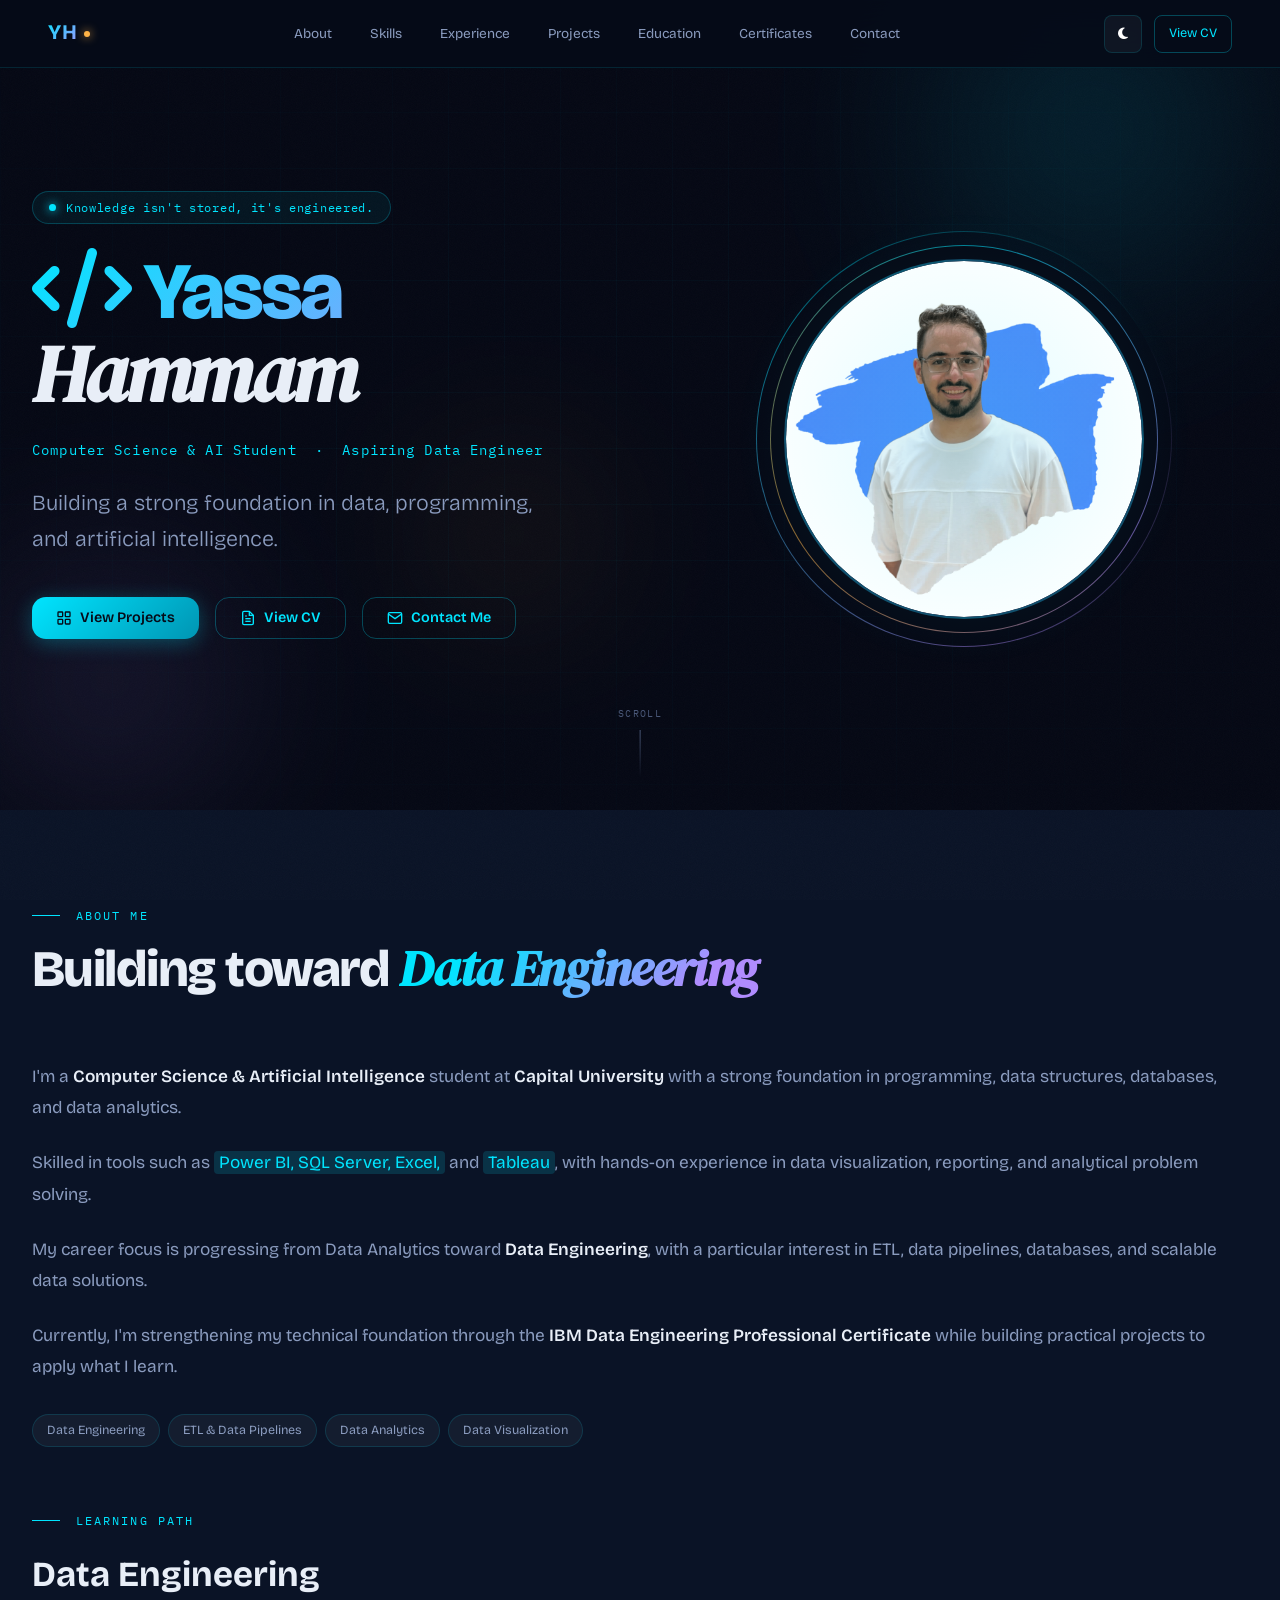
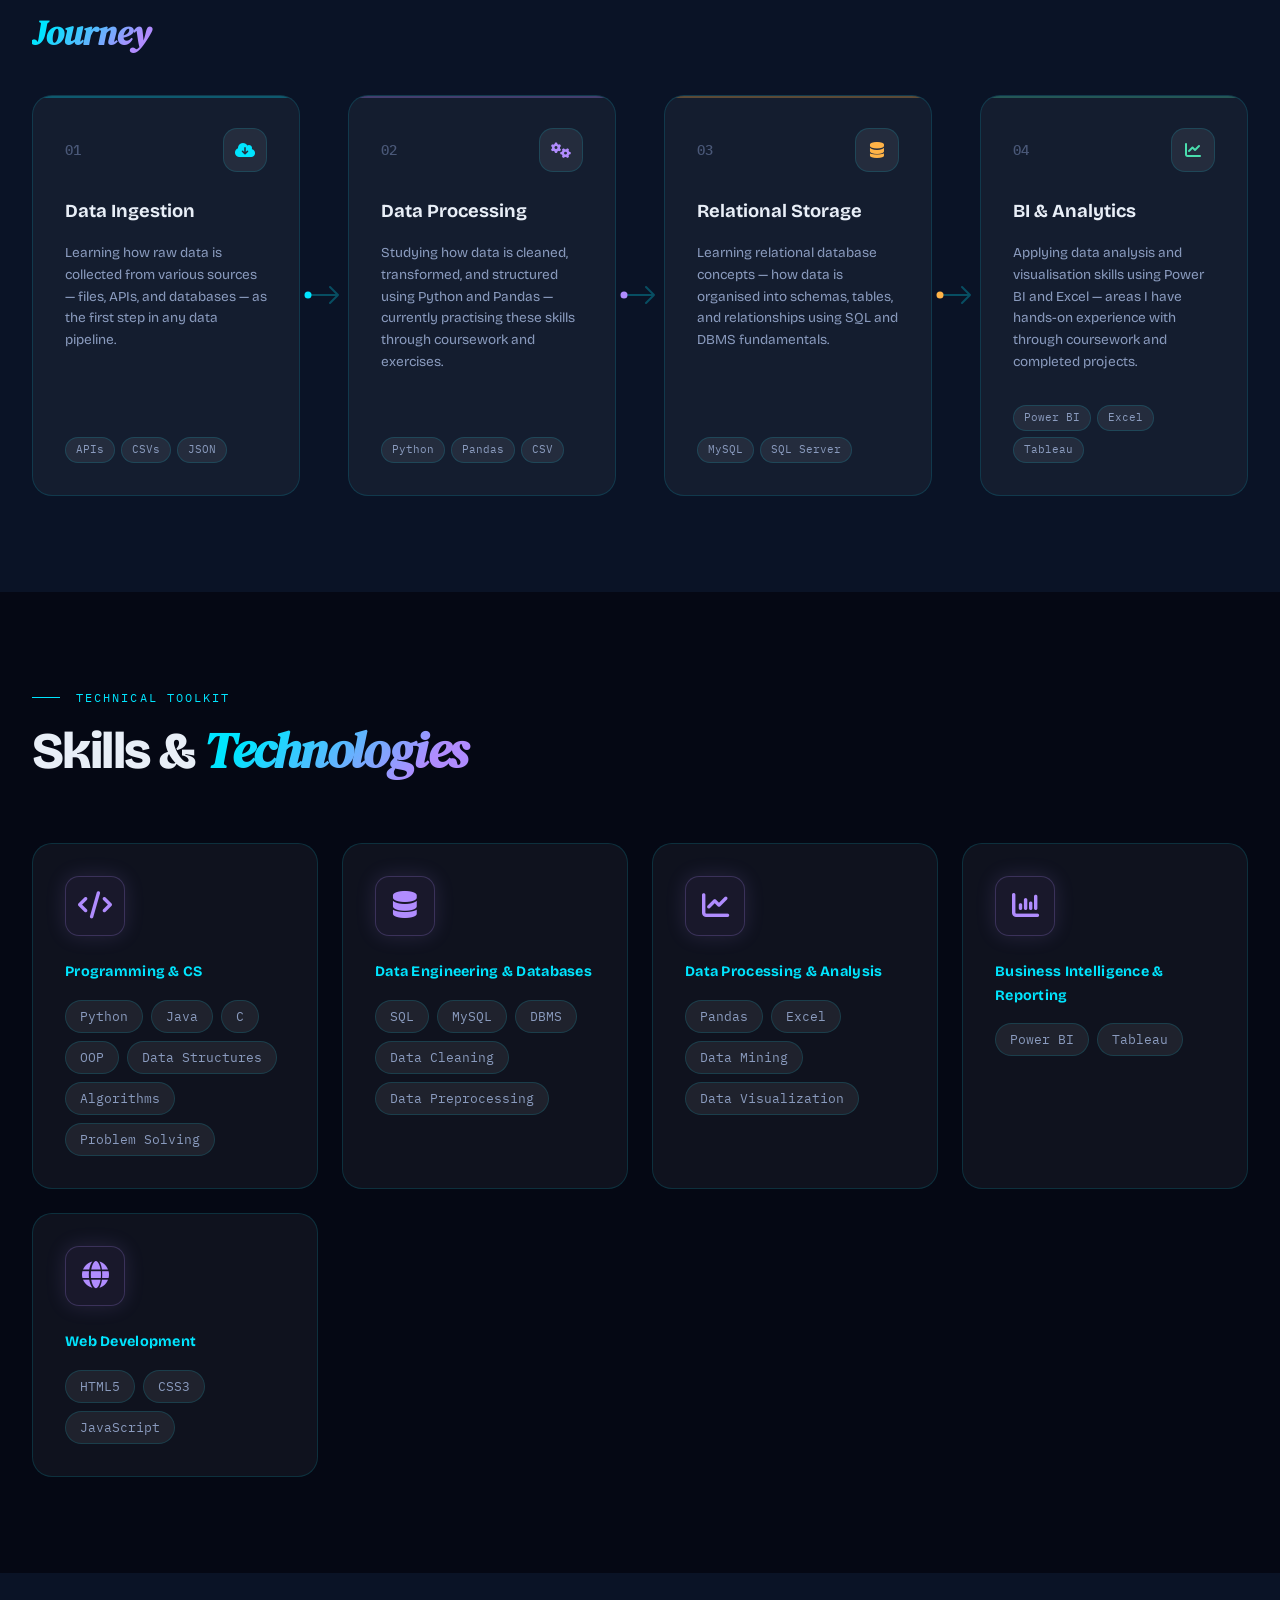
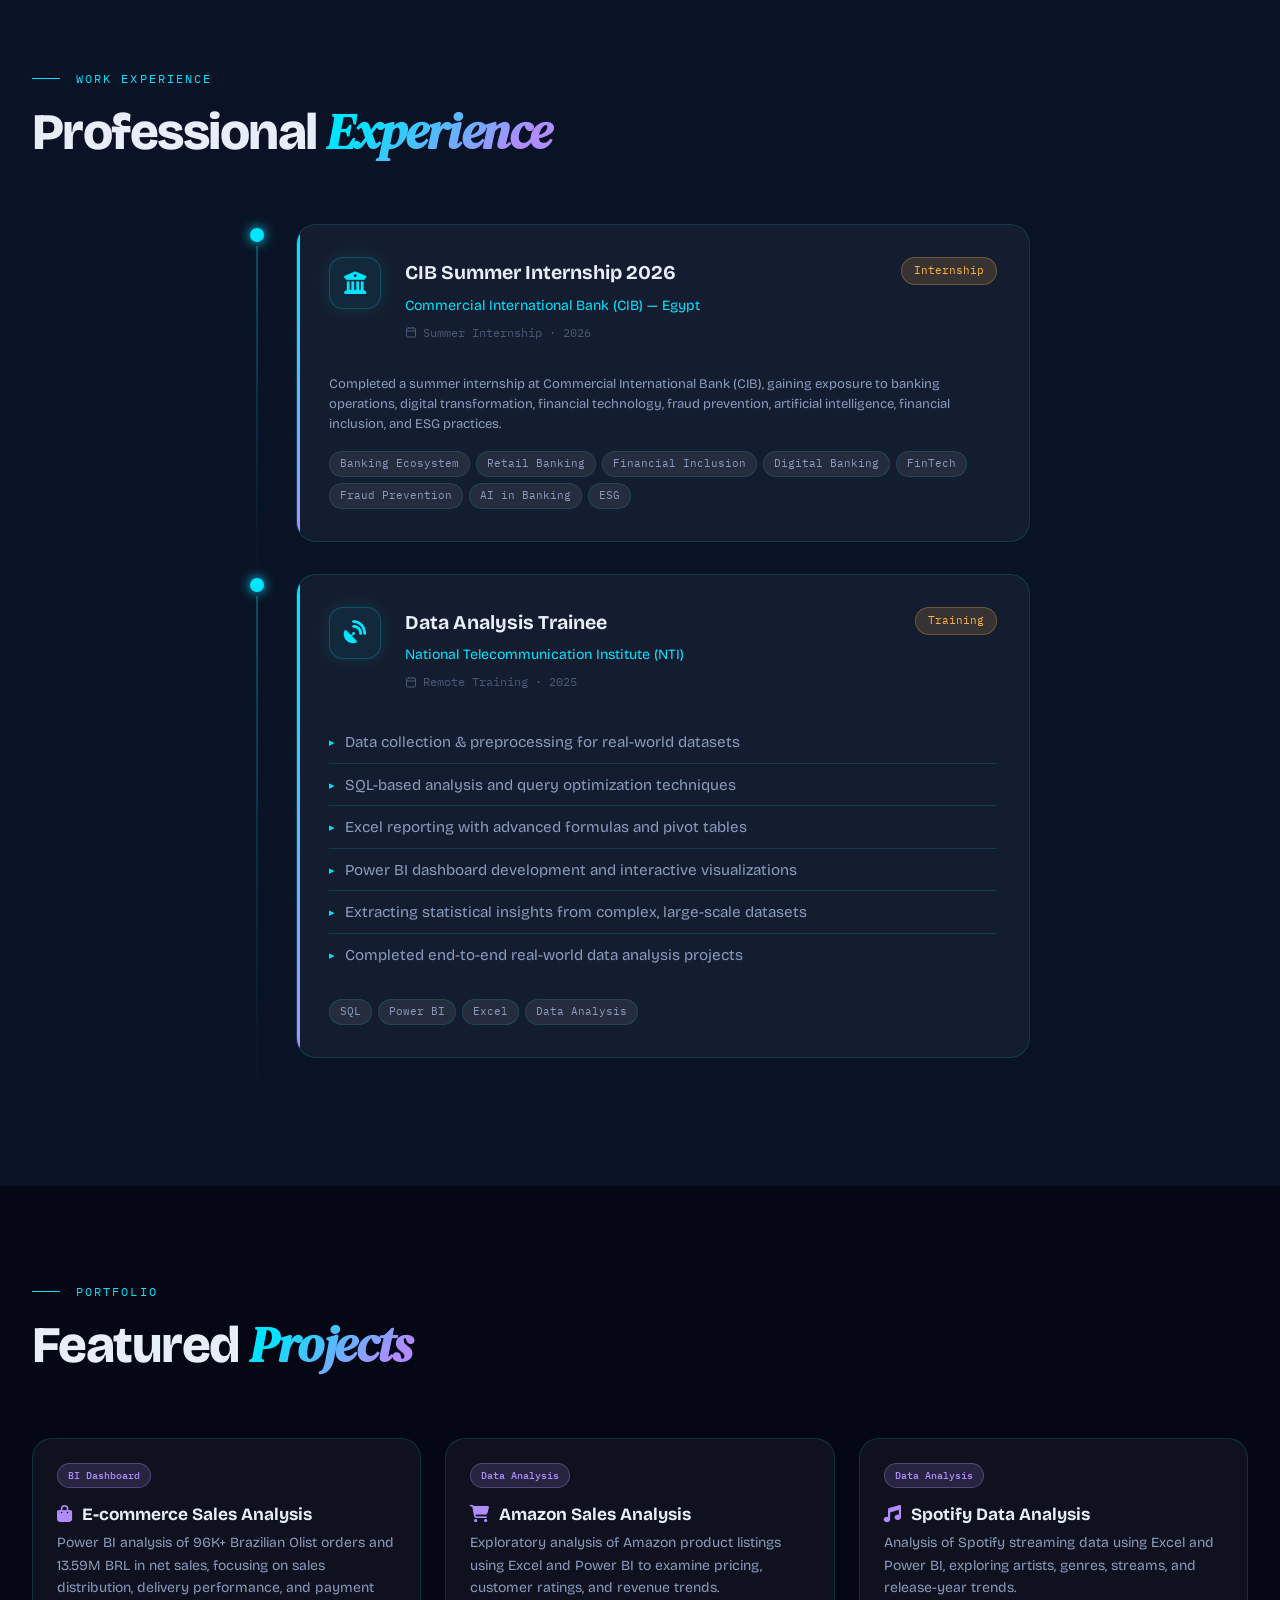
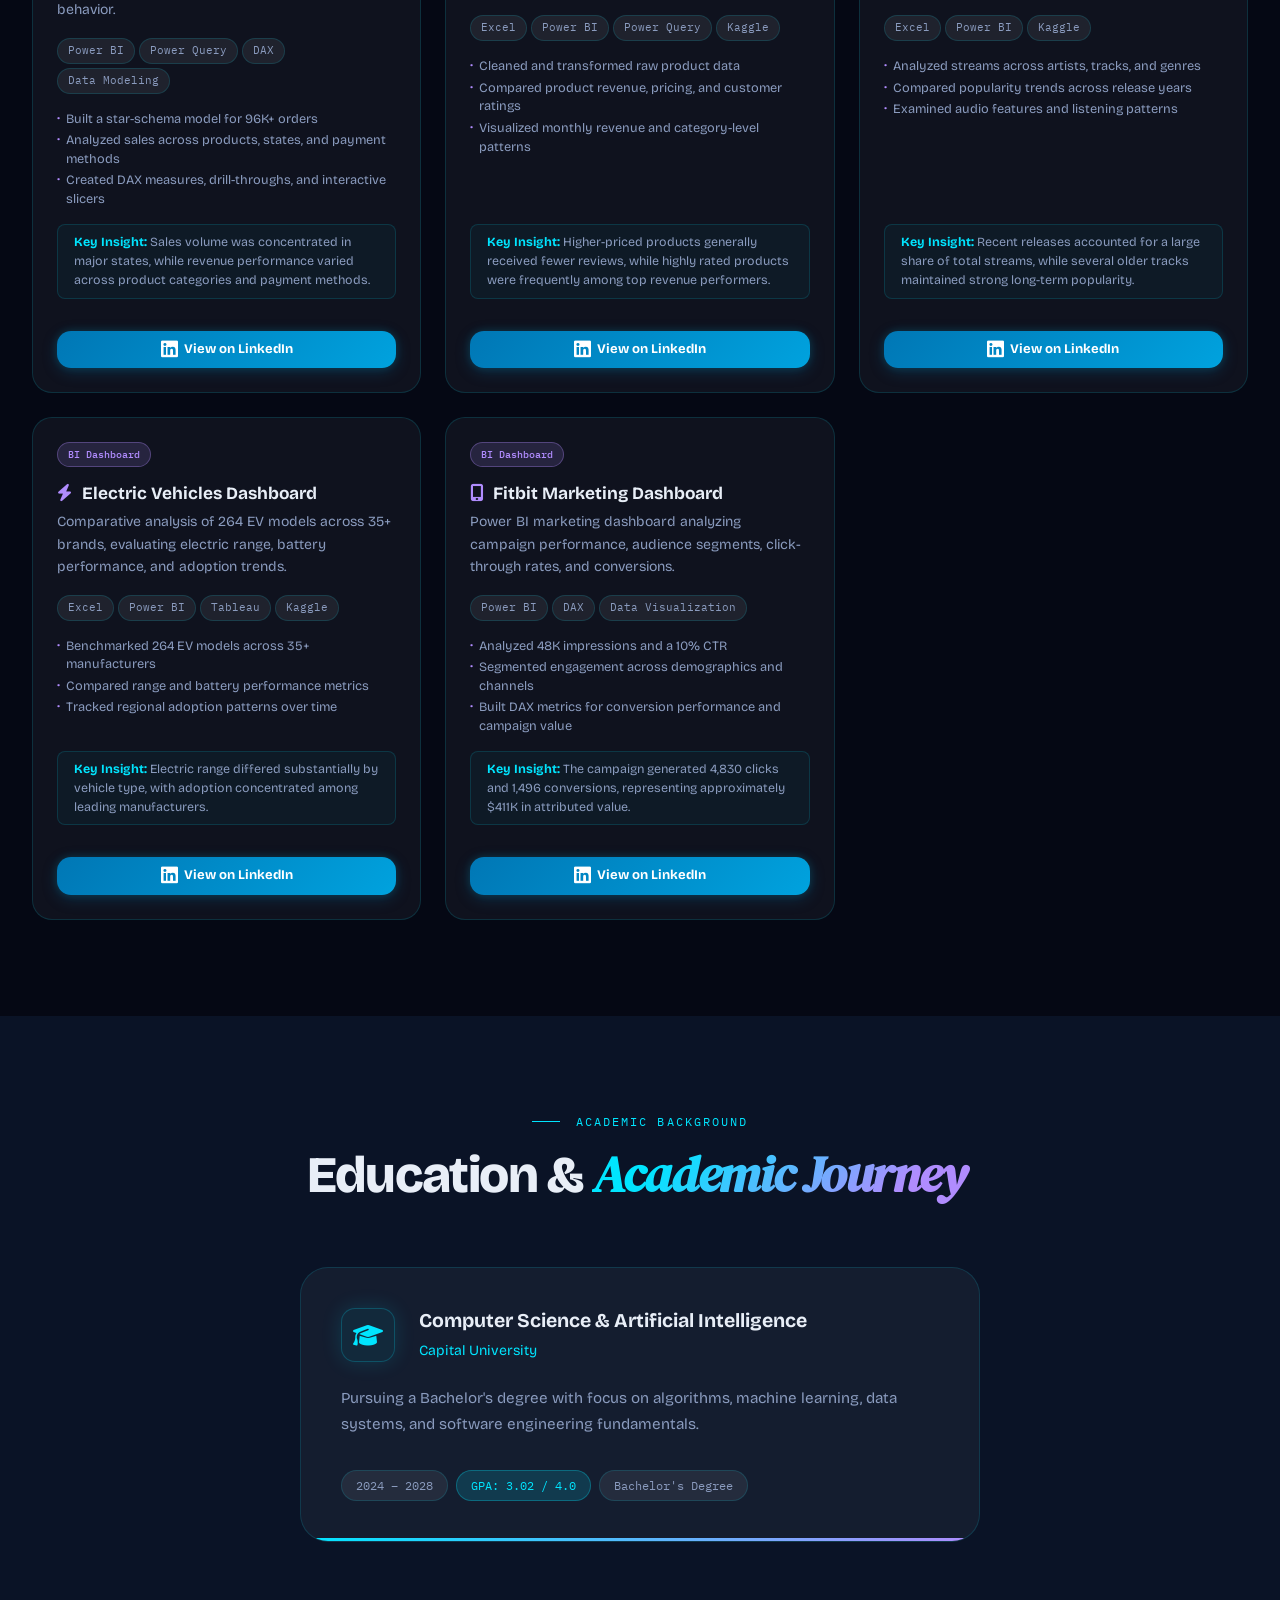
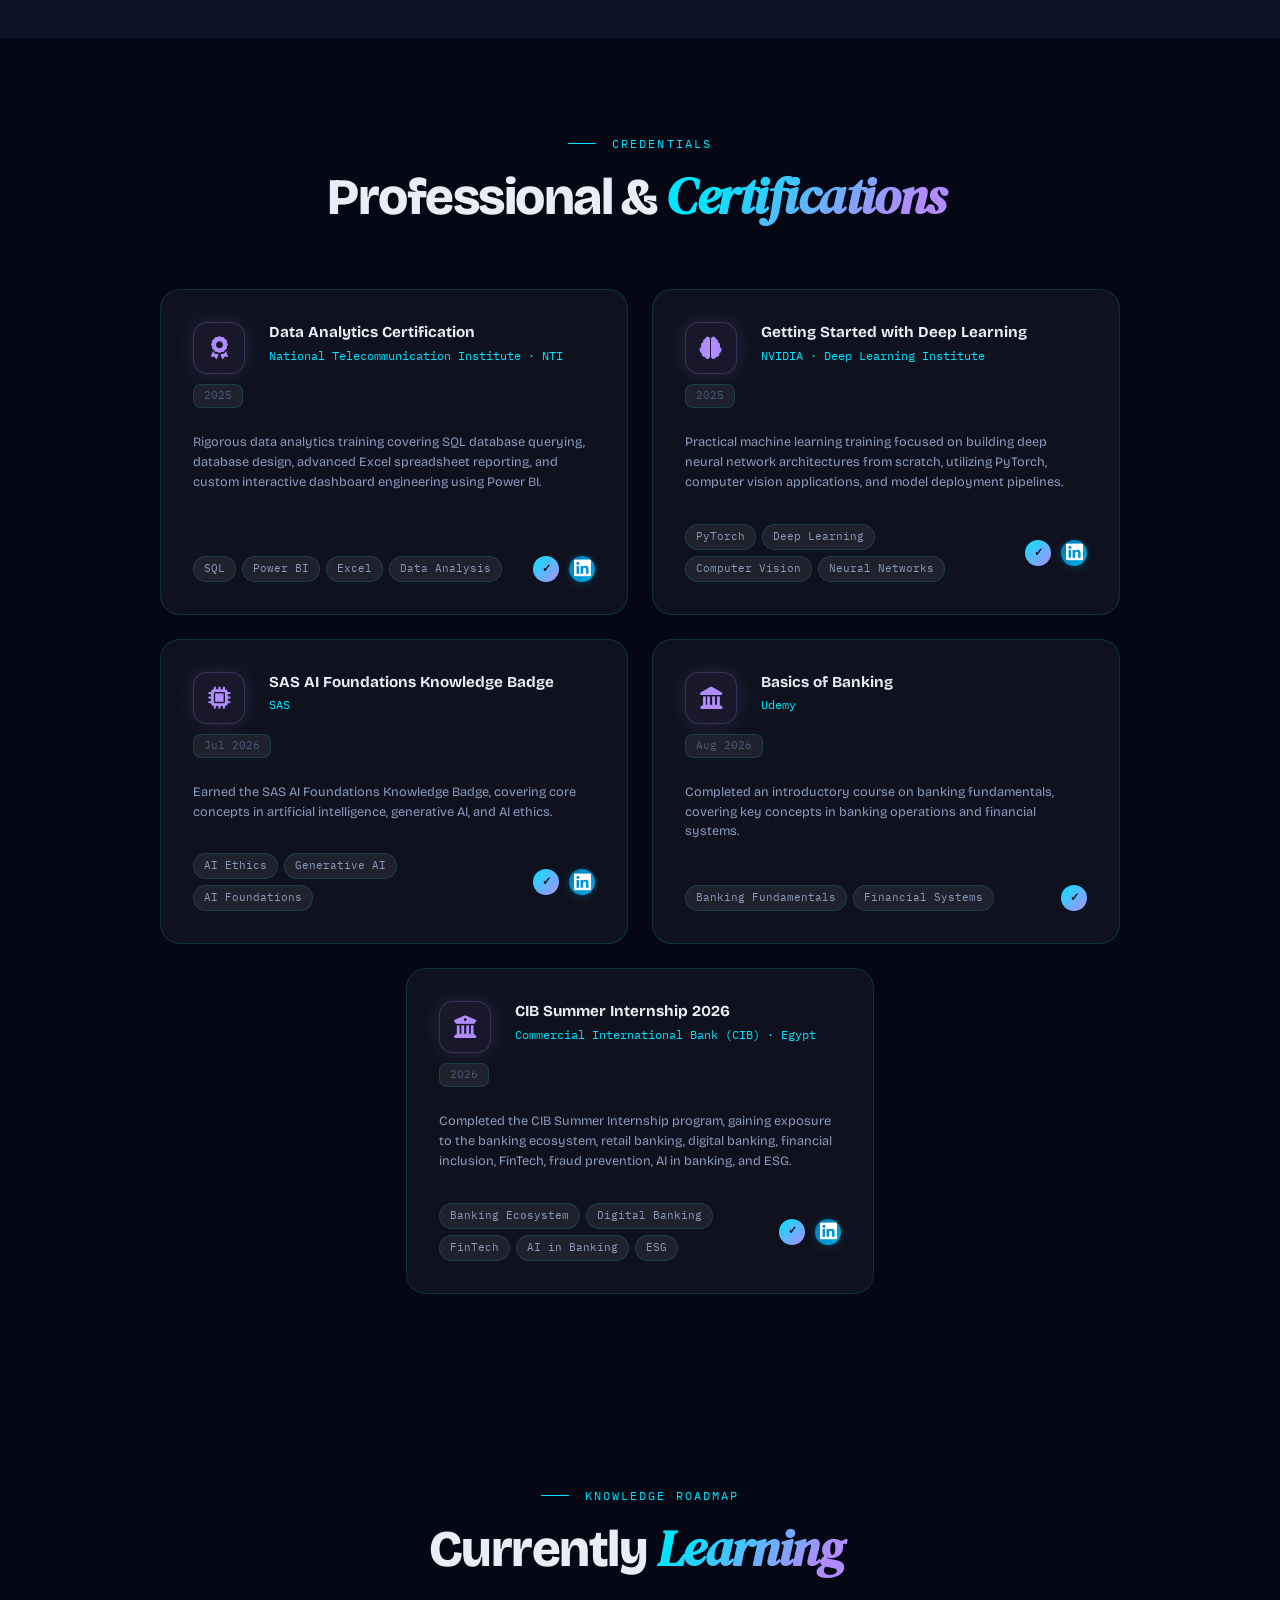
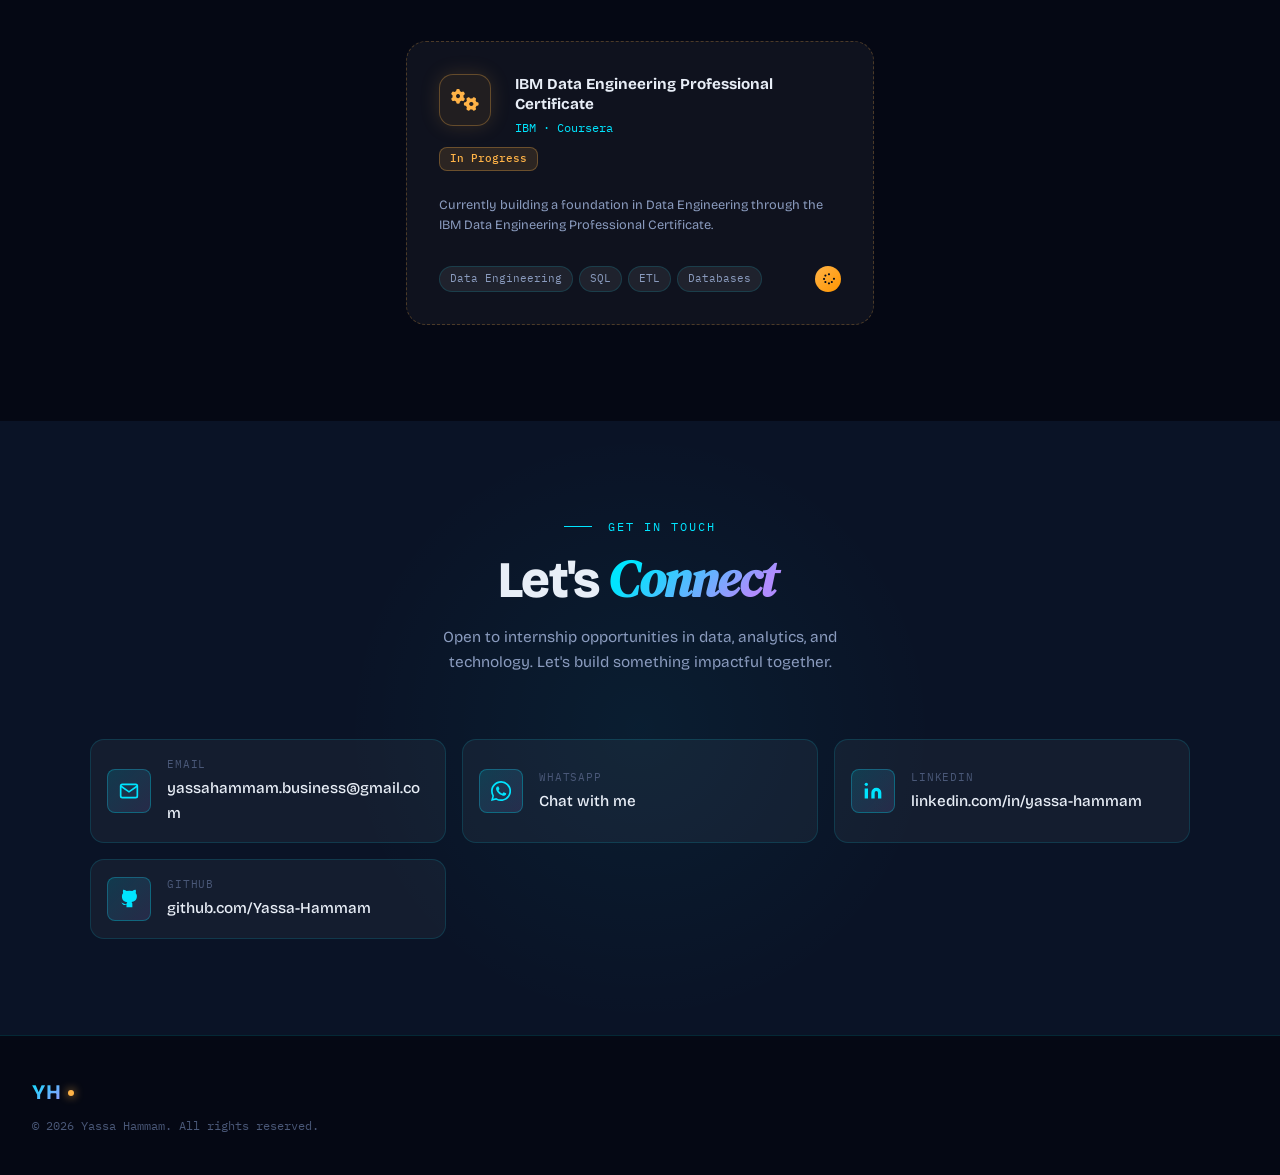
==== commit cf1ffb29: "new" ====
--- a/index.html
+++ b/index.html
@@ -5,10 +5,10 @@
   <meta charset="UTF-8" />
   <meta name="viewport" content="width=device-width, initial-scale=1.0" />
   <meta name="description"
-    content="Yassa Hammam — Computer Science &amp; AI student and aspiring Data Engineer, building a strong foundation in data analysis, programming, and AI." />
+    content="Yassa Hammam(يسى همام) — Computer Science &amp; AI student and aspiring Data Engineer, building a strong foundation in data analysis, programming, and AI." />
   <meta name="keywords"
-    content="Yassa Hammam, Data Engineer, Data Analyst, Power BI, Python, AI, Machine Learning, Portfolio" />
-  <meta name="author" content="Yassa Hammam" />
+    content="Yassa Hammam(يسى همام), Data Engineer, Data Analyst, Power BI, Python, AI, Machine Learning, Portfolio" />
+  <meta name="author" content="Yassa Hammam(يسى همام)" />
   <meta property="og:title" content="Computer Science & AI Student | Aspiring Data Engineer" />
   <meta property="og:description"
     content="CS &amp; AI student building a strong foundation in data analysis, programming, and AI. Aspiring Data Engineer." />
@@ -48,7 +48,6 @@
       <ul class="nav-menu" id="nav-menu">
 
         <li><a href="#about" class="nav-link" data-nav>About</a></li>
-        <li><a href="#pipeline" class="nav-link" data-nav>Pipeline</a></li>
         <li><a href="#skills" class="nav-link" data-nav>Skills</a></li>
         <li><a href="#experience" class="nav-link" data-nav>Experience</a></li>
         <li><a href="#projects" class="nav-link" data-nav>Projects</a></li>
@@ -67,7 +66,7 @@
         </button>
 
         <a href="https://drive.google.com/file/d/12yXEzWz1nHPKMfJDJU7nVJs9RhCD0__B/view?usp=sharing" class="nav-cta"
-          id="cv-btn" target="_blank">
+          id="cv-btn" target="_blank" rel="noopener noreferrer" aria-label="Open CV in a new tab">
           View CV
         </a>
 
@@ -101,8 +100,8 @@
           </div>
 
           <h1 class="hero-name reveal delay-1">
-            <span class="name-first"> <i class="fa-solid fa-code"></i> Yassa</span>
-            <span class="name-last serif-italic">Hammam</span>
+            <span translate="no" class="name-first"> <i class="fa-solid fa-code"></i> Yassa</span>
+            <span translate="no" class="name-last serif-italic">Hammam</span>
           </h1>
 
           <p class="hero-role reveal delay-2">Computer Science &amp; AI Student &nbsp;&middot;&nbsp; Aspiring Data
@@ -152,7 +151,7 @@
             <div class="avatar-ring ring-spin"></div>
             <div class="avatar-ring ring-spin-rev"></div>
             <div class="avatar-inner">
-              <img src="profile.png" alt="Yassa Hammam" class="avatar-photo" loading="eager"
+              <img src="profile.png" translate="no" alt="Yassa Hammam" class="avatar-photo" loading="eager"
                 onerror="this.style.display='none';document.querySelector('.avatar-initials').style.display='flex'" />
               <div class="avatar-initials" style="display: none;">YH</div>
             </div>
@@ -173,162 +172,173 @@
         <div class="section-header reveal">
           <p class="section-eyebrow">About Me</p>
           <h2 class="section-title">
-            Building at the<br />intersection of
-            <em class="serif-italic accent-text"> Data &amp; AI</em>
+            Building toward
+            <em class="serif-italic accent-text">Data Engineering</em>
           </h2>
         </div>
 
         <div class="about-text reveal">
-          <p>I'm a <strong>Computer Science &amp; Artificial Intelligence</strong> student at Capital University with a
+          <p>I'm a <strong>Computer Science &amp; Artificial Intelligence</strong> student at <strong>Capital
+              University</strong>
+            with a
             strong foundation in programming, data structures, databases, and data analytics.</p>
           <p>Skilled in tools such as <mark>Power BI, SQL Server, Excel,</mark> and <mark>Tableau</mark>, with hands-on
             experience in data visualization, reporting, and analytical problem solving.</p>
-          <p>Interested in <strong>Data Engineering, ETL Processes, Machine Learning,</strong> and <strong>AI
-              applications</strong>, with a continuous focus on improving technical and analytical skills.</p>
-          <p>Currently focused on deepening technical skills through the <strong>IBM Data Engineering Professional
-              Certificate</strong> and expanding hands-on project experience.</p>
+          <p>
+            My career focus is progressing from
+            Data Analytics toward <strong>Data Engineering</strong>,
+            with a particular interest in ETL, data pipelines, databases, and scalable data solutions.
+          </p>
+          <p>
+            Currently, I'm strengthening my technical foundation through the
+            <strong>IBM Data Engineering Professional Certificate</strong>
+            while building practical projects to apply what I learn.
+          </p>
 
           <div class="about-tags">
-            <span class="tag">ETL Processes</span>
             <span class="tag">Data Engineering</span>
+            <span class="tag">ETL &amp; Data Pipelines</span>
+            <span class="tag">Data Analytics</span>
             <span class="tag">Data Visualization</span>
-            <span class="tag">Problem Solving</span>
 
           </div>
         </div>
-      </div>
-    </section>
-
-    <!-- ═══════════ PIPELINE ═══════════ -->
-    <section id="pipeline" class="section pipeline-section" aria-label="Data Engineering Foundations">
-      <div class="container">
-        <div class="section-header reveal">
-          <p class="section-eyebrow">Learning Path</p>
-          <h2 class="section-title">
-            Data Engineering <br class="br-desktop" />
-            <em class="serif-italic accent-text">Foundations</em>
-          </h2>
-        </div>
-
-        <!-- Pipeline Flow -->
-        <div class="pipeline-flow-container reveal delay-2">
-
-          <!-- Stage 1 -->
-          <div class="pipeline-stage" id="stage-ingest">
-            <div class="stage-card">
-              <div class="stage-header">
-                <span class="stage-num">01</span>
-                <div class="stage-icon-box">
-                  <i class="fa-solid fa-cloud-arrow-down" id="icon-ingest"></i>
-                </div>
-              </div>
-              <h3 class="stage-title" id="title-ingest">Data Ingestion</h3>
-              <p class="stage-desc" id="desc-ingest">
-                Learning how raw data is collected from various sources — files, APIs, and databases — as the first step
-                in any data pipeline.
-              </p>
-              <div class="stage-tech-tags" id="tags-ingest">
-                <span class="pill pill-sm">APIs</span>
-                <span class="pill pill-sm">CSVs</span>
-                <span class="pill pill-sm">JSON</span>
-              </div>
-            </div>
+
+        <!-- Integrated Data Engineering Pipeline / Journey -->
+        <div class="about-pipeline-container reveal delay-2" style="margin-top: var(--sp-8);">
+          <div class="subsection-header" style="margin-bottom: var(--sp-4);">
+            <p class="section-eyebrow">Learning Path</p>
+            <h3 class="subsection-title"
+              style="font-family: var(--font-display); font-size: clamp(1.5rem, 3vw, 2.2rem); font-weight: 700; color: var(--text);">
+              Data Engineering <br class="br-desktop" />
+              <em class="serif-italic accent-text">Journey</em>
+            </h3>
           </div>
 
-          <!-- Connector 1 -->
-          <div class="pipeline-connector">
-            <svg class="pipeline-connector-svg" viewBox="0 0 40 40" fill="none">
-              <path d="M4 20H34M34 20L26 12M34 20L26 28" stroke="var(--border-2)" stroke-width="2"
-                stroke-linecap="round" stroke-linejoin="round" />
-              <circle cx="4" cy="20" r="3.5" fill="var(--cyan)" class="connector-pulse" />
-            </svg>
+          <!-- Pipeline Flow -->
+          <div class="pipeline-flow-container">
+
+            <!-- Stage 1 -->
+            <div class="pipeline-stage" id="stage-ingest">
+              <div class="stage-card">
+                <div class="stage-header">
+                  <span class="stage-num">01</span>
+                  <div class="stage-icon-box">
+                    <i class="fa-solid fa-cloud-arrow-down" id="icon-ingest"></i>
+                  </div>
+                </div>
+                <h3 class="stage-title" id="title-ingest">Data Ingestion</h3>
+                <p class="stage-desc" id="desc-ingest">
+                  Learning how raw data is collected from various sources — files, APIs, and databases — as the first
+                  step
+                  in any data pipeline.
+                </p>
+                <div class="stage-tech-tags" id="tags-ingest">
+                  <span class="pill pill-sm">APIs</span>
+                  <span class="pill pill-sm">CSVs</span>
+                  <span class="pill pill-sm">JSON</span>
+                </div>
+              </div>
+            </div>
+
+            <!-- Connector 1 -->
+            <div class="pipeline-connector">
+              <svg class="pipeline-connector-svg" viewBox="0 0 40 40" fill="none">
+                <path d="M4 20H34M34 20L26 12M34 20L26 28" stroke="var(--border-2)" stroke-width="2"
+                  stroke-linecap="round" stroke-linejoin="round" />
+                <circle cx="4" cy="20" r="3.5" fill="var(--cyan)" class="connector-pulse" />
+              </svg>
+            </div>
+
+            <!-- Stage 2 -->
+            <div class="pipeline-stage" id="stage-process">
+              <div class="stage-card">
+                <div class="stage-header">
+                  <span class="stage-num">02</span>
+                  <div class="stage-icon-box">
+                    <i class="fa-solid fa-gears" id="icon-process"></i>
+                  </div>
+                </div>
+                <h3 class="stage-title" id="title-process">Data Processing</h3>
+                <p class="stage-desc" id="desc-process">
+                  Studying how data is cleaned, transformed, and structured using Python and Pandas — currently
+                  practising
+                  these skills through coursework and exercises.
+                </p>
+                <div class="stage-tech-tags" id="tags-process">
+                  <span class="pill pill-sm">Python</span>
+                  <span class="pill pill-sm">Pandas</span>
+                  <span class="pill pill-sm">CSV</span>
+                </div>
+              </div>
+            </div>
+
+            <!-- Connector 2 -->
+            <div class="pipeline-connector">
+              <svg class="pipeline-connector-svg" viewBox="0 0 40 40" fill="none">
+                <path d="M4 20H34M34 20L26 12M34 20L26 28" stroke="var(--border-2)" stroke-width="2"
+                  stroke-linecap="round" stroke-linejoin="round" />
+                <circle cx="4" cy="20" r="3.5" fill="var(--violet)" class="connector-pulse"
+                  style="animation-delay: 0.5s;" />
+              </svg>
+            </div>
+
+            <!-- Stage 3 -->
+            <div class="pipeline-stage" id="stage-store">
+              <div class="stage-card">
+                <div class="stage-header">
+                  <span class="stage-num">03</span>
+                  <div class="stage-icon-box">
+                    <i class="fa-solid fa-database" id="icon-store"></i>
+                  </div>
+                </div>
+                <h3 class="stage-title" id="title-store">Relational Storage</h3>
+                <p class="stage-desc" id="desc-store">
+                  Learning relational database concepts — how data is organised into schemas, tables, and relationships
+                  using SQL and DBMS fundamentals.
+                </p>
+                <div class="stage-tech-tags" id="tags-store">
+                  <span class="pill pill-sm">MySQL</span>
+                  <span class="pill pill-sm">SQL Server</span>
+                </div>
+              </div>
+            </div>
+
+            <!-- Connector 3 -->
+            <div class="pipeline-connector">
+              <svg class="pipeline-connector-svg" viewBox="0 0 40 40" fill="none">
+                <path d="M4 20H34M34 20L26 12M34 20L26 28" stroke="var(--border-2)" stroke-width="2"
+                  stroke-linecap="round" stroke-linejoin="round" />
+                <circle cx="4" cy="20" r="3.5" fill="var(--amber)" class="connector-pulse"
+                  style="animation-delay: 1s;" />
+              </svg>
+            </div>
+
+            <!-- Stage 4 -->
+            <div class="pipeline-stage" id="stage-serve">
+              <div class="stage-card">
+                <div class="stage-header">
+                  <span class="stage-num">04</span>
+                  <div class="stage-icon-box">
+                    <i class="fa-solid fa-chart-line" id="icon-serve"></i>
+                  </div>
+                </div>
+                <h3 class="stage-title" id="title-serve">BI &amp; Analytics</h3>
+                <p class="stage-desc" id="desc-serve">
+                  Applying data analysis and visualisation skills using Power BI and Excel — areas I have hands-on
+                  experience with through coursework and completed projects.
+                </p>
+                <div class="stage-tech-tags" id="tags-serve">
+                  <span class="pill pill-sm">Power BI</span>
+                  <span class="pill pill-sm">Excel</span>
+                  <span class="pill pill-sm">Tableau</span>
+                </div>
+              </div>
+            </div>
+
           </div>
-
-          <!-- Stage 2 -->
-          <div class="pipeline-stage" id="stage-process">
-            <div class="stage-card">
-              <div class="stage-header">
-                <span class="stage-num">02</span>
-                <div class="stage-icon-box">
-                  <i class="fa-solid fa-gears" id="icon-process"></i>
-                </div>
-              </div>
-              <h3 class="stage-title" id="title-process">Data Processing</h3>
-              <p class="stage-desc" id="desc-process">
-                Studying how data is cleaned, transformed, and structured using Python and Pandas — currently practising
-                these skills through coursework and exercises.
-              </p>
-              <div class="stage-tech-tags" id="tags-process">
-                <span class="pill pill-sm">Python</span>
-                <span class="pill pill-sm">Pandas</span>
-                <span class="pill pill-sm">CSV</span>
-              </div>
-            </div>
-          </div>
-
-          <!-- Connector 2 -->
-          <div class="pipeline-connector">
-            <svg class="pipeline-connector-svg" viewBox="0 0 40 40" fill="none">
-              <path d="M4 20H34M34 20L26 12M34 20L26 28" stroke="var(--border-2)" stroke-width="2"
-                stroke-linecap="round" stroke-linejoin="round" />
-              <circle cx="4" cy="20" r="3.5" fill="var(--violet)" class="connector-pulse"
-                style="animation-delay: 0.5s;" />
-            </svg>
-          </div>
-
-          <!-- Stage 3 -->
-          <div class="pipeline-stage" id="stage-store">
-            <div class="stage-card">
-              <div class="stage-header">
-                <span class="stage-num">03</span>
-                <div class="stage-icon-box">
-                  <i class="fa-solid fa-database" id="icon-store"></i>
-                </div>
-              </div>
-              <h3 class="stage-title" id="title-store">Relational Storage</h3>
-              <p class="stage-desc" id="desc-store">
-                Learning relational database concepts — how data is organised into schemas, tables, and relationships
-                using SQL and DBMS fundamentals.
-              </p>
-              <div class="stage-tech-tags" id="tags-store">
-                <span class="pill pill-sm">MySQL</span>
-                <span class="pill pill-sm">SQL Server</span>
-              </div>
-            </div>
-          </div>
-
-          <!-- Connector 3 -->
-          <div class="pipeline-connector">
-            <svg class="pipeline-connector-svg" viewBox="0 0 40 40" fill="none">
-              <path d="M4 20H34M34 20L26 12M34 20L26 28" stroke="var(--border-2)" stroke-width="2"
-                stroke-linecap="round" stroke-linejoin="round" />
-              <circle cx="4" cy="20" r="3.5" fill="var(--amber)" class="connector-pulse" style="animation-delay: 1s;" />
-            </svg>
-          </div>
-
-          <!-- Stage 4 -->
-          <div class="pipeline-stage" id="stage-serve">
-            <div class="stage-card">
-              <div class="stage-header">
-                <span class="stage-num">04</span>
-                <div class="stage-icon-box">
-                  <i class="fa-solid fa-chart-line" id="icon-serve"></i>
-                </div>
-              </div>
-              <h3 class="stage-title" id="title-serve">BI &amp; Analytics</h3>
-              <p class="stage-desc" id="desc-serve">
-                Applying data analysis and visualisation skills using Power BI and Excel — areas I have hands-on
-                experience with through coursework and completed projects.
-              </p>
-              <div class="stage-tech-tags" id="tags-serve">
-                <span class="pill pill-sm">Power BI</span>
-                <span class="pill pill-sm">Excel</span>
-                <span class="pill pill-sm">Tableau</span>
-              </div>
-            </div>
-          </div>
-
-        </div>
+        </div>
+
       </div>
     </section>
 
@@ -343,62 +353,62 @@
         <div class="skills-grid">
           <article class="skill-card reveal delay-1">
             <div class="skill-card-icon" aria-hidden="true"><i class="fa-solid fa-code"></i></div>
-            <h3 class="skill-card-title">Programming Languages</h3>
+            <h3 class="skill-card-title">Programming &amp; CS</h3>
             <div class="skill-pills">
-              <span class="pill"><i class="fa-brands fa-python"></i><span> Python</span></span>
-
-              <span class="pill"><i class="fa-brands fa-java"></i><span> Java</span></span>
-
-              <span class="pill"><i class="fa-solid fa-c"></i><span> C</span></span>
-
-              <span class="pill"><i class="fa-brands fa-js"></i><span> JavaScript</span></span>
-
-              <span class="pill"><i class="fa-brands fa-html5"></i><span> HTML5</span></span>
-
-              <span class="pill"><i class="fa-brands fa-css3-alt"></i><span> CSS3</span></span>
-
+              <span class="pill">Python</span>
+              <span class="pill">Java</span>
+              <span class="pill">C</span>
+              <span class="pill">OOP</span>
+              <span class="pill">Data Structures</span>
+              <span class="pill">Algorithms</span>
+              <span class="pill">Problem Solving</span>
             </div>
           </article>
 
           <article class="skill-card reveal delay-2">
             <div class="skill-card-icon" aria-hidden="true"><i class="fa-solid fa-database"></i></div>
-            <h3 class="skill-card-title">Data &amp;Databases</h3>
+            <h3 class="skill-card-title">Data Engineering &amp; Databases</h3>
             <div class="skill-pills">
-              <span class="pill"> SQL</span>
-              <span class="pill"> MySQL</span>
-              <span class="pill"><i class="fa-brands fa-python"></i><span> Pandas</span></span>
-              <span class="pill"> DBMS</span>
+              <span class="pill">SQL</span>
+              <span class="pill">MySQL</span>
+              <span class="pill">DBMS</span>
+              <span class="pill">Data Cleaning</span>
+              <span class="pill">Data Preprocessing</span>
             </div>
           </article>
 
           <article class="skill-card reveal delay-3">
+            <div class="skill-card-icon" aria-hidden="true"><i class="fa-solid fa-chart-line"></i></div>
+            <h3 class="skill-card-title">Data Processing &amp; Analysis</h3>
+            <div class="skill-pills">
+              <span class="pill">Pandas</span>
+              <span class="pill">Excel</span>
+              <span class="pill">Data Mining</span>
+              <span class="pill">Data Visualization</span>
+            </div>
+          </article>
+
+          <article class="skill-card reveal delay-4">
             <div class="skill-card-icon" aria-hidden="true"><i class="fa-solid fa-chart-column"></i></div>
-            <h3 class="skill-card-title">Data Analytics &amp;BI</h3>
+            <h3 class="skill-card-title">Business Intelligence &amp; Reporting</h3>
             <div class="skill-pills">
               <span class="pill">Power BI</span>
-              <span class="pill">Excel</span>
               <span class="pill">Tableau</span>
-              <span class="pill">Data Cleaning</span>
-              <span class="pill">Data Preprocessing</span>
-              <span class="pill">Data Visualization</span>
-            </div>
-          </article>
-
-          <article class="skill-card reveal delay-4">
-            <div class="skill-card-icon" aria-hidden="true"><i class="fa-solid fa-gears"></i></div>
-            <h3 class="skill-card-title">Foundations</h3>
+            </div>
+          </article>
+
+          <article class="skill-card reveal delay-5">
+            <div class="skill-card-icon" aria-hidden="true"><i class="fa-solid fa-globe"></i></div>
+            <h3 class="skill-card-title">Web Development</h3>
             <div class="skill-pills">
-              <span class="pill">Data Structures</span>
-              <span class="pill">OOP</span>
-              <span class="pill">Data Mining</span>
-              <span class="pill">Algorithms</span>
-              <span class="pill">Problem Solving</span>
+              <span class="pill">HTML5</span>
+              <span class="pill">CSS3</span>
+              <span class="pill">JavaScript</span>
             </div>
           </article>
         </div>
       </div>
     </section>
-
     <!-- ═══════════ EXPERIENCE ═══════════ -->
     <section id="experience" class="section experience-section" aria-label="Work experience">
       <div class="container">
@@ -502,255 +512,298 @@
     <!-- ═══════════ PROJECTS ═══════════ -->
     <section id="projects" class="section projects-section" aria-label="Portfolio projects">
       <div class="container">
+
         <div class="section-header reveal">
           <p class="section-eyebrow">Portfolio</p>
-          <h2 class="section-title">Featured <em class="serif-italic accent-text">Projects</em></h2>
-        </div>
-
-        <div class="tab-group reveal" role="tablist" aria-label="Project categories">
-          <button class="tab active" role="tab" aria-selected="true" aria-controls="tab-data" id="btn-data"
-            data-tab="data">
-            <i class="fa-solid fa-chart-column" style="margin-right: 6px;"></i> Data Analysis &amp; BI
-          </button>
-          <button class="tab" role="tab" aria-selected="false" aria-controls="tab-web" id="btn-web" data-tab="web">
-            <i class="fa-solid fa-globe" style="margin-right: 6px;"></i> Web Development
-          </button>
-        </div>
-
-        <!-- Web Projects -->
-        <div class="projects-panel" id="tab-web" role="tabpanel" aria-labelledby="btn-web" hidden>
+          <h2 class="section-title">
+            Featured <em class="serif-italic accent-text">Projects</em>
+          </h2>
+        </div>
+
+        <!-- ==================== DATA PROJECTS ==================== -->
+
+        <div class="projects-panel active" id="tab-data" role="tabpanel" aria-labelledby="btn-data">
+
           <div class="projects-grid">
 
-            <article class="proj-card reveal" aria-label="Restaurant Website project">
+
+            <!-- 1. E-commerce Sales Analysis -->
+            <article class="proj-card reveal" aria-label="E-commerce Sales Analysis project">
+
               <div class="proj-card-inner">
-                <header class="proj-header">
-                  <span class="proj-badge badge-web">Web Dev</span>
-                </header>
-                <h3 class="proj-title"><i class="fa-solid fa-utensils"
-                    style="color: var(--cyan); margin-right: 6px;"></i> Restaurant Website</h3>
-                <p class="proj-desc">A modern digital presence for small restaurants — featuring menu showcasing, smooth
-                  UX, and a mobile-first layout built with HTML, CSS, and JavaScript.</p>
-                <div class="proj-stack">
-                  <span class="pill pill-sm">HTML5</span>
-                  <span class="pill pill-sm">CSS3</span>
-                  <span class="pill pill-sm">JavaScript</span>
-                </div>
-                <div class="proj-outcome">
-                  <strong>Features:</strong> Responsive layout · Interactive menu · Smooth scroll animations
-                </div>
-              </div>
-            </article>
-
-            <article class="proj-card reveal delay-2" aria-label="Tourism Website project">
-              <div class="proj-card-inner">
-                <header class="proj-header">
-                  <span class="proj-badge badge-web">Web Dev</span>
-                </header>
-                <h3 class="proj-title"><i class="fa-solid fa-plane" style="color: var(--cyan); margin-right: 6px;"></i>
-                  Tourism Website</h3>
-                <p class="proj-desc">An immersive digital platform for tourism destinations — showcasing places and
-                  attractions through visual storytelling and interactive UI elements.</p>
-                <div class="proj-stack">
-                  <span class="pill pill-sm">HTML5</span>
-                  <span class="pill pill-sm">CSS3</span>
-                  <span class="pill pill-sm">JavaScript</span>
-                </div>
-                <div class="proj-outcome">
-                  <strong>Features:</strong> Destination showcase · Smooth scrolling · Interactive components
-                </div>
-              </div>
-            </article>
-
-          </div>
-          <div class="projects-more-container">
-            <button class="btn btn-outline show-more-btn" data-panel="tab-web">
-              <span>Show More</span> <i class="fa-solid fa-chevron-down"></i>
-            </button>
-          </div>
-        </div>
-
-        <!-- Data Projects -->
-        <div class="projects-panel active" id="tab-data" role="tabpanel" aria-labelledby="btn-data">
-          <div class="projects-grid">
-
-            <!-- 1. E-commerce Sales Analysis -->
-            <article class="proj-card reveal" aria-label="E-commerce Sales Dashboard project">
-              <div class="proj-card-inner">
+
                 <header class="proj-header">
                   <span class="proj-badge badge-data">BI Dashboard</span>
                 </header>
-                <h3 class="proj-title"><i class="fa-solid fa-bag-shopping"
-                    style="color: var(--violet); margin-right: 6px;"></i> E-commerce Sales Analysis</h3>
-                <p class="proj-desc">Power BI dashboard on Brazil's Olist dataset — exploring order patterns, payment
-                  methods, delivery times, and regional sales across 96K+ orders.</p>
+
+                <h3 class="proj-title">
+                  <i class="fa-solid fa-bag-shopping"></i>
+                  E-commerce Sales Analysis
+                </h3>
+
+                <p class="proj-desc">
+                  Power BI analysis of 96K+ Brazilian Olist orders and
+                  13.59M BRL in net sales, focusing on sales distribution,
+                  delivery performance, and payment behavior.
+                </p>
+
                 <div class="proj-stack">
                   <span class="pill pill-sm">Power BI</span>
                   <span class="pill pill-sm">Power Query</span>
                   <span class="pill pill-sm">DAX</span>
                   <span class="pill pill-sm">Data Modeling</span>
                 </div>
+
                 <ul class="proj-features" role="list">
-                  <li>13.59M BRL net sales · 96K+ orders analyzed</li>
-                  <li>Category, state &amp; payment method breakdowns</li>
-                  <li>Custom tooltips &amp; slicers for interactive filtering</li>
+                  <li>Built a star-schema model for 96K+ orders</li>
+                  <li>Analyzed sales across products, states, and payment methods</li>
+                  <li>Created DAX measures, drill-throughs, and interactive slicers</li>
                 </ul>
+
                 <div class="proj-outcome">
-                  <strong>Key Insights:</strong> Top-selling categories and highest-performing states by sales volume.
-                </div>
+                  <strong>Key Insight:</strong>
+                  Sales volume was concentrated in major states, while revenue
+                  performance varied across product categories and payment methods.
+                </div>
+
                 <div class="proj-links">
-                  <a href="https://www.linkedin.com/posts/yassa-hammam_powerbi-dataanalytics-dashboarddesign-activity-7358503456132796416-y1F2?utm_source=share&utm_medium=member_desktop&rcm=ACoAAFuCj3QBOGIlvsD2n6PTqf2znAiU6xdLaDw"
+                  <a href="https://www.linkedin.com/posts/yassa-hammam_powerbi-dataanalytics-dashboarddesign-activity-7358503456132796416-y1F2"
                     target="_blank" rel="noopener noreferrer" class="proj-link-btn"
                     aria-label="View E-commerce Sales Analysis on LinkedIn">
-                    <i class="fa-brands fa-linkedin"></i> View on LinkedIn
+
+                    <i class="fa-brands fa-linkedin"></i>
+                    View on LinkedIn
+
                   </a>
                 </div>
+
               </div>
             </article>
+
 
             <!-- 2. Amazon Sales Analysis -->
             <article class="proj-card reveal delay-1" aria-label="Amazon Sales Analysis project">
+
               <div class="proj-card-inner">
+
                 <header class="proj-header">
-                  <span class="proj-badge badge-data">BI Dashboard</span>
+                  <span class="proj-badge badge-data">Data Analysis</span>
                 </header>
-                <h3 class="proj-title"><i class="fa-solid fa-cart-shopping"
-                    style="color: var(--violet); margin-right: 6px;"></i> Amazon Sales Analysis</h3>
-                <p class="proj-desc">Analysis of Amazon product sales data using Excel and Power BI — examining
-                  product performance, pricing, customer ratings, and category-level sales trends.</p>
+
+                <h3 class="proj-title">
+                  <i class="fa-solid fa-cart-shopping"></i>
+                  Amazon Sales Analysis
+                </h3>
+
+                <p class="proj-desc">
+                  Exploratory analysis of Amazon product listings using Excel
+                  and Power BI to examine pricing, customer ratings, and revenue trends.
+                </p>
+
+                <div class="proj-stack">
+                  <span class="pill pill-sm">Excel</span>
+                  <span class="pill pill-sm">Power BI</span>
+                  <span class="pill pill-sm">Power Query</span>
+                  <span class="pill pill-sm">Kaggle</span>
+                </div>
+
+                <ul class="proj-features" role="list">
+                  <li>Cleaned and transformed raw product data</li>
+                  <li>Compared product revenue, pricing, and customer ratings</li>
+                  <li>Visualized monthly revenue and category-level patterns</li>
+                </ul>
+
+                <div class="proj-outcome">
+                  <strong>Key Insight:</strong>
+                  Higher-priced products generally received fewer reviews,
+                  while highly rated products were frequently among top revenue performers.
+                </div>
+
+                <div class="proj-links">
+                  <a href="https://www.linkedin.com/posts/yassa-hammam_powerbi-dataanalytics-dashboarddesign-activity-7351594579667636224-iVMX"
+                    target="_blank" rel="noopener noreferrer" class="proj-link-btn"
+                    aria-label="View Amazon Sales Analysis on LinkedIn">
+
+                    <i class="fa-brands fa-linkedin"></i>
+                    View on LinkedIn
+
+                  </a>
+                </div>
+
+              </div>
+            </article>
+
+
+            <!-- 3. Spotify Data Analysis -->
+            <article class="proj-card reveal delay-2" aria-label="Spotify Data Analysis project">
+
+              <div class="proj-card-inner">
+
+                <header class="proj-header">
+                  <span class="proj-badge badge-data">Data Analysis</span>
+                </header>
+
+                <h3 class="proj-title">
+                  <i class="fa-solid fa-music"></i>
+                  Spotify Data Analysis
+                </h3>
+
+                <p class="proj-desc">
+                  Analysis of Spotify streaming data using Excel and Power BI,
+                  exploring artists, genres, streams, and release-year trends.
+                </p>
+
                 <div class="proj-stack">
                   <span class="pill pill-sm">Excel</span>
                   <span class="pill pill-sm">Power BI</span>
                   <span class="pill pill-sm">Kaggle</span>
                 </div>
+
                 <ul class="proj-features" role="list">
-                  <li>Top products ranked by sales &amp; rating</li>
-                  <li>Revenue trends by month and category</li>
-                  <li>Customer review and rating distribution</li>
+                  <li>Analyzed streams across artists, tracks, and genres</li>
+                  <li>Compared popularity trends across release years</li>
+                  <li>Examined audio features and listening patterns</li>
                 </ul>
+
                 <div class="proj-outcome">
-                  <strong>Key Insights:</strong> Highest-rated and best-selling categories with pricing and review
-                  patterns.
-                </div>
+                  <strong>Key Insight:</strong>
+                  Recent releases accounted for a large share of total streams,
+                  while several older tracks maintained strong long-term popularity.
+                </div>
+
                 <div class="proj-links">
-                  <a href="https://www.linkedin.com/posts/yassa-hammam_powerbi-dataanalytics-dashboarddesign-activity-7351594579667636224-iVMX?utm_source=share&utm_medium=member_desktop&rcm=ACoAAFuCj3QBOGIlvsD2n6PTqf2znAiU6xdLaDw"
-                    target="_blank" rel="noopener noreferrer" class="proj-link-btn"
-                    aria-label="View Amazon Sales Analysis on LinkedIn">
-                    <i class="fa-brands fa-linkedin"></i> View on LinkedIn
-                  </a>
-                </div>
-              </div>
-            </article>
-
-            <!-- 3. Spotify Data Analysis -->
-            <article class="proj-card reveal delay-2" aria-label="Spotify Data Analysis project">
-              <div class="proj-card-inner">
-                <header class="proj-header">
-                  <span class="proj-badge badge-data">Data Analysis</span>
-                </header>
-                <h3 class="proj-title"><i class="fa-solid fa-music"
-                    style="color: var(--violet); margin-right: 6px;"></i> Spotify Data Analysis</h3>
-                <p class="proj-desc">Analysis of a Spotify dataset using Excel and Power BI — exploring top artists,
-                  trending tracks, genre distribution, and streaming patterns over time.</p>
-                <div class="proj-stack">
-                  <span class="pill pill-sm">Excel</span>
-                  <span class="pill pill-sm">Power BI</span>
-                  <span class="pill pill-sm">Kaggle</span>
-                </div>
-                <ul class="proj-features" role="list">
-                  <li>Top artists and tracks ranked by streams</li>
-                  <li>Genre distribution across the dataset</li>
-                  <li>Listening frequency patterns over time</li>
-                </ul>
-                <div class="proj-outcome">
-                  <strong>Key Insights:</strong> Most-streamed genres and artists, with popularity variation by release
-                  year.
-                </div>
-                <div class="proj-links">
-                  <a href="https://www.linkedin.com/posts/yassa-hammam_powerbi-spotifydashboard-nti-activity-7352387256441036800--GL7?utm_source=share&utm_medium=member_desktop&rcm=ACoAAFuCj3QBOGIlvsD2n6PTqf2znAiU6xdLaDw"
+                  <a href="https://www.linkedin.com/posts/yassa-hammam_powerbi-spotifydashboard-nti-activity-7352387256441036800--GL7"
                     target="_blank" rel="noopener noreferrer" class="proj-link-btn"
                     aria-label="View Spotify Data Analysis on LinkedIn">
-                    <i class="fa-brands fa-linkedin"></i> View on LinkedIn
+
+                    <i class="fa-brands fa-linkedin"></i>
+                    View on LinkedIn
+
                   </a>
                 </div>
+
               </div>
             </article>
+
 
             <!-- 4. Electric Vehicles Dashboard -->
             <article class="proj-card reveal delay-3" aria-label="Electric Vehicles Dashboard project">
+
               <div class="proj-card-inner">
+
                 <header class="proj-header">
                   <span class="proj-badge badge-data">BI Dashboard</span>
                 </header>
-                <h3 class="proj-title"><i class="fa-solid fa-bolt" style="color: var(--violet); margin-right: 6px;"></i>
-                  Electric Vehicles Dashboard</h3>
-                <p class="proj-desc">Dual Power BI and Tableau dashboards analyzing an EV dataset — comparing 264
-                  models across 35+ brands by range, specs, and adoption trends over time.</p>
+
+                <h3 class="proj-title">
+                  <i class="fa-solid fa-bolt"></i>
+                  Electric Vehicles Dashboard
+                </h3>
+
+                <p class="proj-desc">
+                  Comparative analysis of 264 EV models across 35+ brands,
+                  evaluating electric range, battery performance, and adoption trends.
+                </p>
+
                 <div class="proj-stack">
                   <span class="pill pill-sm">Excel</span>
                   <span class="pill pill-sm">Power BI</span>
                   <span class="pill pill-sm">Tableau</span>
                   <span class="pill pill-sm">Kaggle</span>
                 </div>
+
                 <ul class="proj-features" role="list">
-                  <li>264 EV models across 35+ brands compared</li>
-                  <li>Range and performance metrics by vehicle type</li>
-                  <li>EV adoption growth by year and region</li>
+                  <li>Benchmarked 264 EV models across 35+ manufacturers</li>
+                  <li>Compared range and battery performance metrics</li>
+                  <li>Tracked regional adoption patterns over time</li>
                 </ul>
+
                 <div class="proj-outcome">
-                  <strong>Key Insights:</strong> Brands leading in range and efficiency, and adoption trends by market
-                  segment.
-                </div>
+                  <strong>Key Insight:</strong>
+                  Electric range differed substantially by vehicle type,
+                  with adoption concentrated among leading manufacturers.
+                </div>
+
                 <div class="proj-links">
-                  <a href="https://www.linkedin.com/posts/yassa-hammam_powerbi-dataanalytics-electricvehicles-activity-7353868217234198532-Ri2U?utm_source=share&utm_medium=member_desktop&rcm=ACoAAFuCj3QBOGIlvsD2n6PTqf2znAiU6xdLaDw"
+                  <a href="https://www.linkedin.com/posts/yassa-hammam_powerbi-dataanalytics-electricvehicles-activity-7353868217234198532-Ri2U"
                     target="_blank" rel="noopener noreferrer" class="proj-link-btn"
                     aria-label="View Electric Vehicles Dashboard on LinkedIn">
-                    <i class="fa-brands fa-linkedin"></i> View on LinkedIn
+
+                    <i class="fa-brands fa-linkedin"></i>
+                    View on LinkedIn
+
                   </a>
                 </div>
+
               </div>
             </article>
+
 
             <!-- 5. Fitbit Marketing Dashboard -->
             <article class="proj-card reveal delay-4" aria-label="Fitbit Marketing Dashboard project">
+
               <div class="proj-card-inner">
+
                 <header class="proj-header">
                   <span class="proj-badge badge-data">BI Dashboard</span>
                 </header>
-                <h3 class="proj-title"><i class="fa-solid fa-mobile-screen-button"
-                    style="color: var(--violet); margin-right: 6px;"></i> Fitbit Marketing Dashboard</h3>
-                <p class="proj-desc">Power BI dashboard analyzing a Fitbit marketing dataset — breaking down
-                  impressions, clicks, and conversions by age group, platform, and region.</p>
+
+                <h3 class="proj-title">
+                  <i class="fa-solid fa-mobile-screen-button"></i>
+                  Fitbit Marketing Dashboard
+                </h3>
+
+                <p class="proj-desc">
+                  Power BI marketing dashboard analyzing campaign performance,
+                  audience segments, click-through rates, and conversions.
+                </p>
+
                 <div class="proj-stack">
                   <span class="pill pill-sm">Power BI</span>
                   <span class="pill pill-sm">DAX</span>
                   <span class="pill pill-sm">Data Visualization</span>
                 </div>
+
                 <ul class="proj-features" role="list">
-                  <li>48K impressions · 10% CTR · 4,830 clicks</li>
-                  <li>Clicks segmented by age group &amp; platform</li>
-                  <li>Monthly trends and regional conversion breakdown</li>
+                  <li>Analyzed 48K impressions and a 10% CTR</li>
+                  <li>Segmented engagement across demographics and channels</li>
+                  <li>Built DAX metrics for conversion performance and campaign value</li>
                 </ul>
+
                 <div class="proj-outcome">
-                  <strong>Key Insights:</strong> Top campaigns and regions by clicks and conversions (1,496 conversions
-                  · $411K value).
-                </div>
+                  <strong>Key Insight:</strong>
+                  The campaign generated 4,830 clicks and 1,496 conversions,
+                  representing approximately $411K in attributed value.
+                </div>
+
                 <div class="proj-links">
-                  <a href="https://www.linkedin.com/posts/yassa-hammam_powerbi-dataanalytics-dashboarddesign-activity-7351069159125897216-djnq?utm_source=share&utm_medium=member_desktop&rcm=ACoAAFuCj3QBOGIlvsD2n6PTqf2znAiU6xdLaDw"
+                  <a href="https://www.linkedin.com/posts/yassa-hammam_powerbi-dataanalytics-dashboarddesign-activity-7351069159125897216-djnq"
                     target="_blank" rel="noopener noreferrer" class="proj-link-btn"
                     aria-label="View Fitbit Marketing Dashboard on LinkedIn">
-                    <i class="fa-brands fa-linkedin"></i> View on LinkedIn
+
+                    <i class="fa-brands fa-linkedin"></i>
+                    View on LinkedIn
+
                   </a>
                 </div>
+
               </div>
             </article>
 
           </div>
+
+
           <div class="projects-more-container">
             <button class="btn btn-outline show-more-btn" data-panel="tab-data">
-              <span>Show More</span> <i class="fa-solid fa-chevron-down"></i>
+
+              <span>Show More</span>
+              <i class="fa-solid fa-chevron-down"></i>
+
             </button>
           </div>
-        </div>
+
+        </div>
+
       </div>
     </section>
 
@@ -775,7 +828,7 @@
               and software engineering fundamentals.</p>
             <div class="edu-badges">
               <span class="edu-badge">2024 – 2028</span>
-              <span class="edu-badge edu-badge-gpa">GPA: 3.00 / 4.0</span>
+              <span class="edu-badge edu-badge-gpa">GPA: 3.02 / 4.0</span>
               <span class="edu-badge">Bachelor's Degree</span>
             </div>
           </article>
@@ -1004,39 +1057,6 @@
               </div>
             </div>
           </article>
-
-          <!-- Python Programming -->
-          <article class="cert-card cert-card--learning reveal delay-2"
-            aria-label="Python Programming - Currently Learning">
-            <header class="cert-header">
-              <div class="cert-header-left">
-                <div class="cert-icon cert-icon--learning" aria-hidden="true"><i class="fa-brands fa-python"></i></div>
-                <div class="cert-meta">
-                  <h4 class="cert-name">Python Programming</h4>
-                  <p class="cert-issuer">Self-Paced / Coursework</p>
-                </div>
-              </div>
-              <div class="cert-date cert-date--learning">Currently Learning</div>
-            </header>
-
-            <p class="cert-desc">
-              Strengthening Python programming fundamentals and problem-solving skills.
-            </p>
-
-            <div class="cert-footer">
-              <div class="cert-tags">
-                <span class="pill pill-sm">Python</span>
-                <span class="pill pill-sm">Programming</span>
-                <span class="pill pill-sm">Problem Solving</span>
-                <span class="pill pill-sm">Algorithms</span>
-              </div>
-              <div class="cert-actions">
-                <div class="cert-learning-badge" aria-label="Currently Learning" aria-hidden="true">
-                  <i class="fa-solid fa-spinner"></i>
-                </div>
-              </div>
-            </div>
-          </article>
         </div>
       </div>
     </section>
@@ -1125,7 +1145,7 @@
           <span class="logo-dot" aria-hidden="true"></span>
         </a>
 
-        <p class="footer-copy">
+        <p translate="no" class="footer-copy">
           © <span id="footer-year"></span> Yassa Hammam. All rights reserved.
         </p>
       </div>
--- a/style.css
+++ b/style.css
@@ -318,6 +318,7 @@
   font-size: 1.3rem;
   background: linear-gradient(135deg, var(--cyan), var(--violet));
   -webkit-background-clip: text;
+  background-clip: text;
   -webkit-text-fill-color: transparent;
 }
 
@@ -394,14 +395,23 @@
   display: flex;
   align-items: center;
   gap: 12px;
+  flex: 0 0 auto;
 }
 
 .nav-cta {
+  display: inline-flex;
+  align-items: center;
+  justify-content: center;
+  min-height: 38px;
   padding: 6px 14px;
   border: 1px solid var(--border-2);
   border-radius: 8px;
   color: var(--cyan);
   font-size: 0.8rem;
+  line-height: 1;
+  white-space: nowrap;
+  text-decoration: none;
+  flex: 0 0 auto;
   transition: 0.3s;
 }
 
@@ -515,6 +525,20 @@
   }
 }
 
+@media (max-width: 360px) {
+  .nav {
+    gap: var(--sp-1);
+  }
+
+  .nav-actions {
+    gap: 8px;
+  }
+
+  .nav-cta {
+    padding-inline: 10px;
+  }
+}
+
 /* ════════════════════════════════════════════
    SECTION COMMON
    ════════════════════════════════════════════ */
@@ -1190,8 +1214,15 @@
 
 .skill-pills {
   display: flex;
-  flex-wrap: wrap;
+  flex-flow: row wrap;
+  align-items: center;
+  align-content: flex-start;
   gap: 8px;
+}
+
+/* Keep each skill tag sized to its content while allowing only whole tags to wrap. */
+.skill-pills>.pill {
+  flex: 0 0 auto;
 }
 
 /* ════════════════════════════════════════════
@@ -1785,16 +1816,21 @@
 }
 
 .certs-grid {
-  display: grid;
-  grid-template-columns: 1fr;
+  display: flex;
+  flex-wrap: wrap;
+  justify-content: center;
   gap: var(--sp-3);
   max-width: 960px;
   margin-inline: auto;
 }
 
+.certs-grid>* {
+  width: 100%;
+}
+
 @media (min-width: 768px) {
-  .certs-grid {
-    grid-template-columns: 1fr 1fr;
+  .certs-grid>* {
+    width: calc(50% - (var(--sp-3) / 2));
   }
 }
 
@@ -2295,6 +2331,14 @@
 
 }
 
+.proj-title i {
+  margin-right: 6px;
+}
+
+#tab-data .proj-title i {
+  color: var(--violet);
+}
+
 @media (prefers-reduced-motion: reduce) {
 
   *,
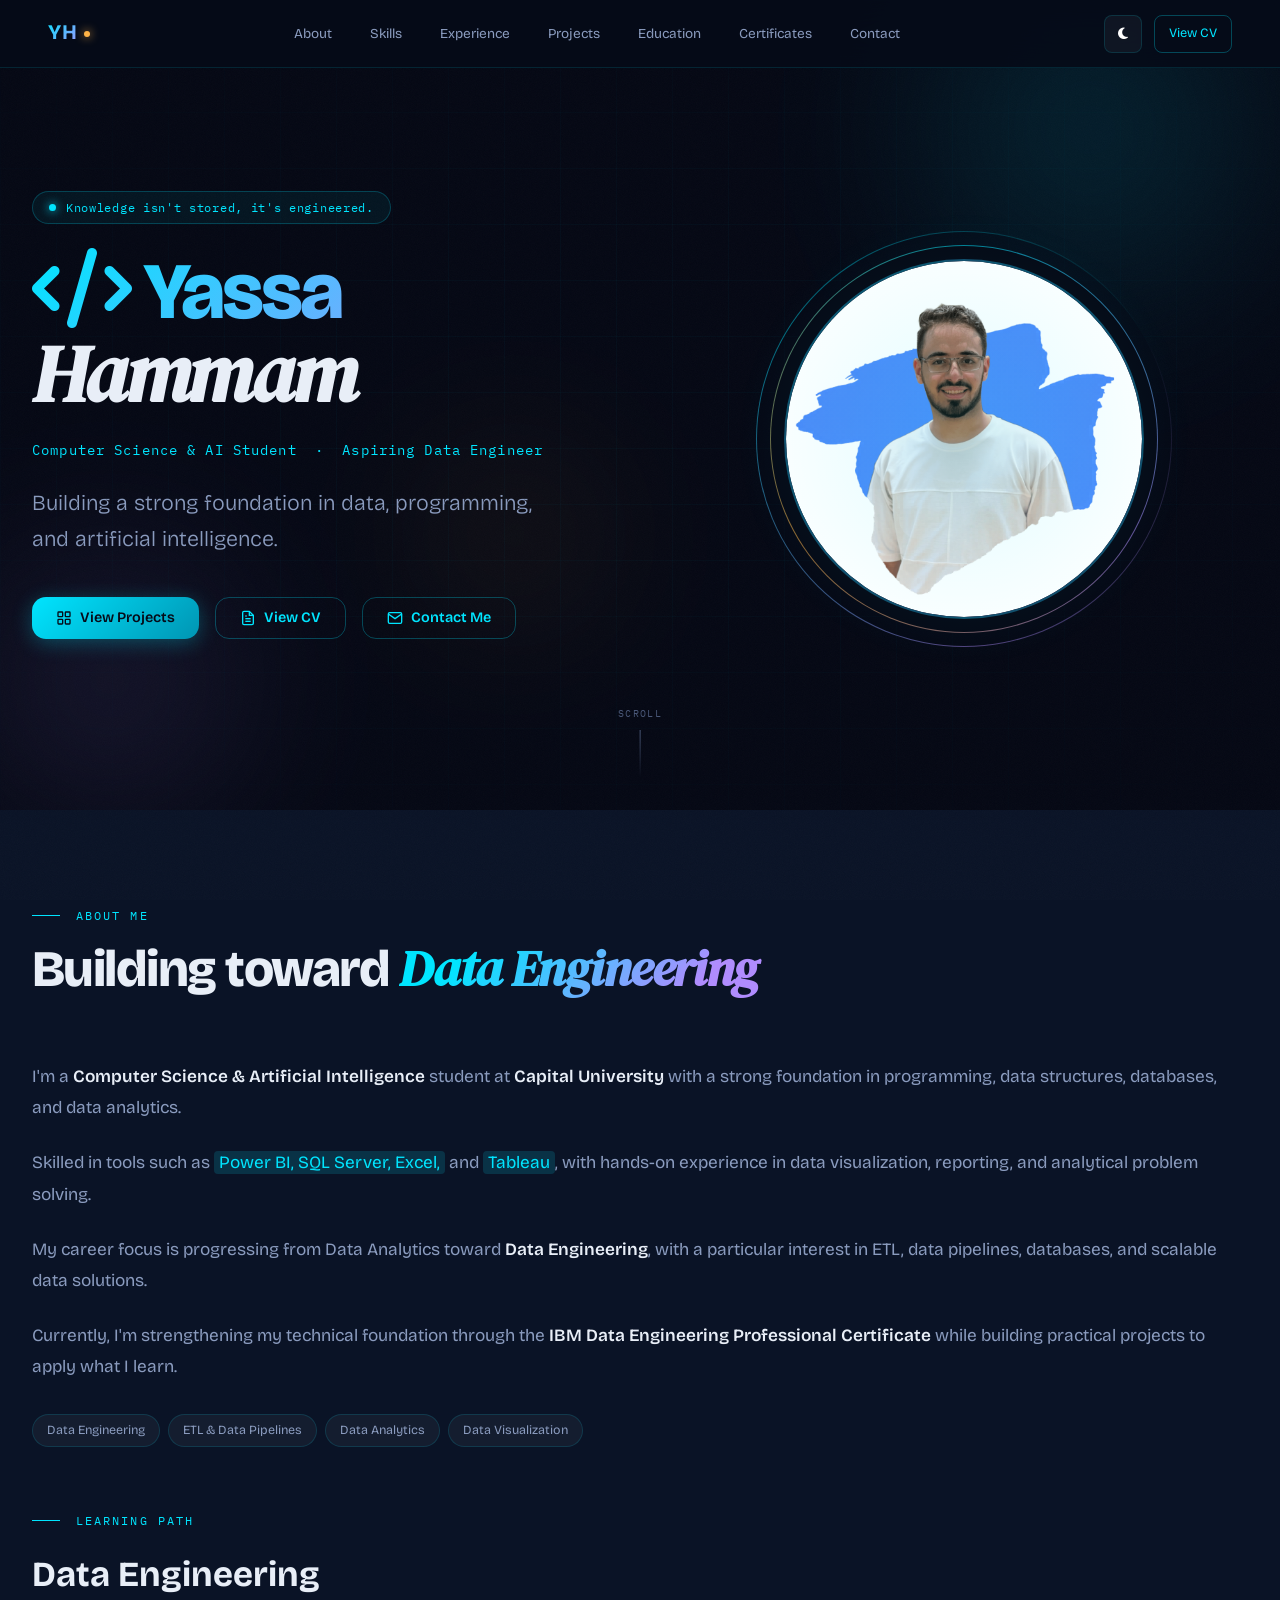
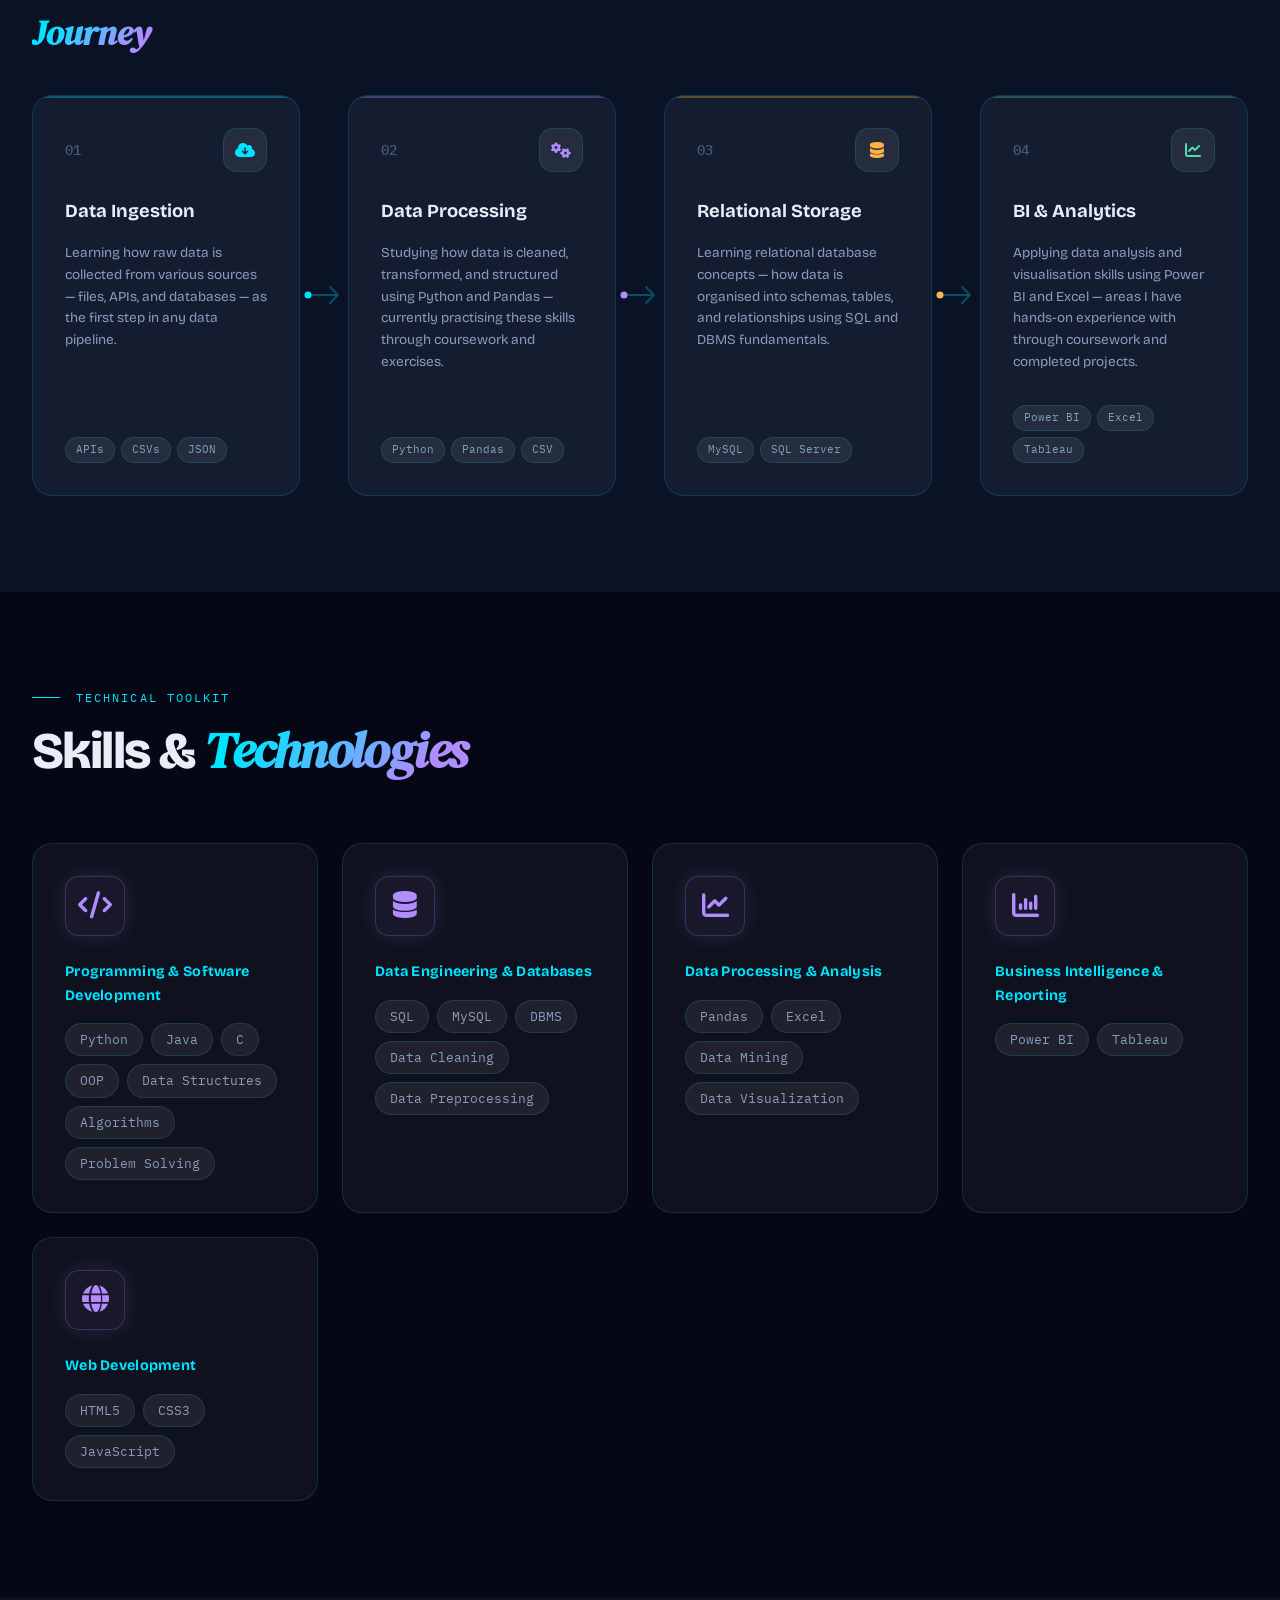
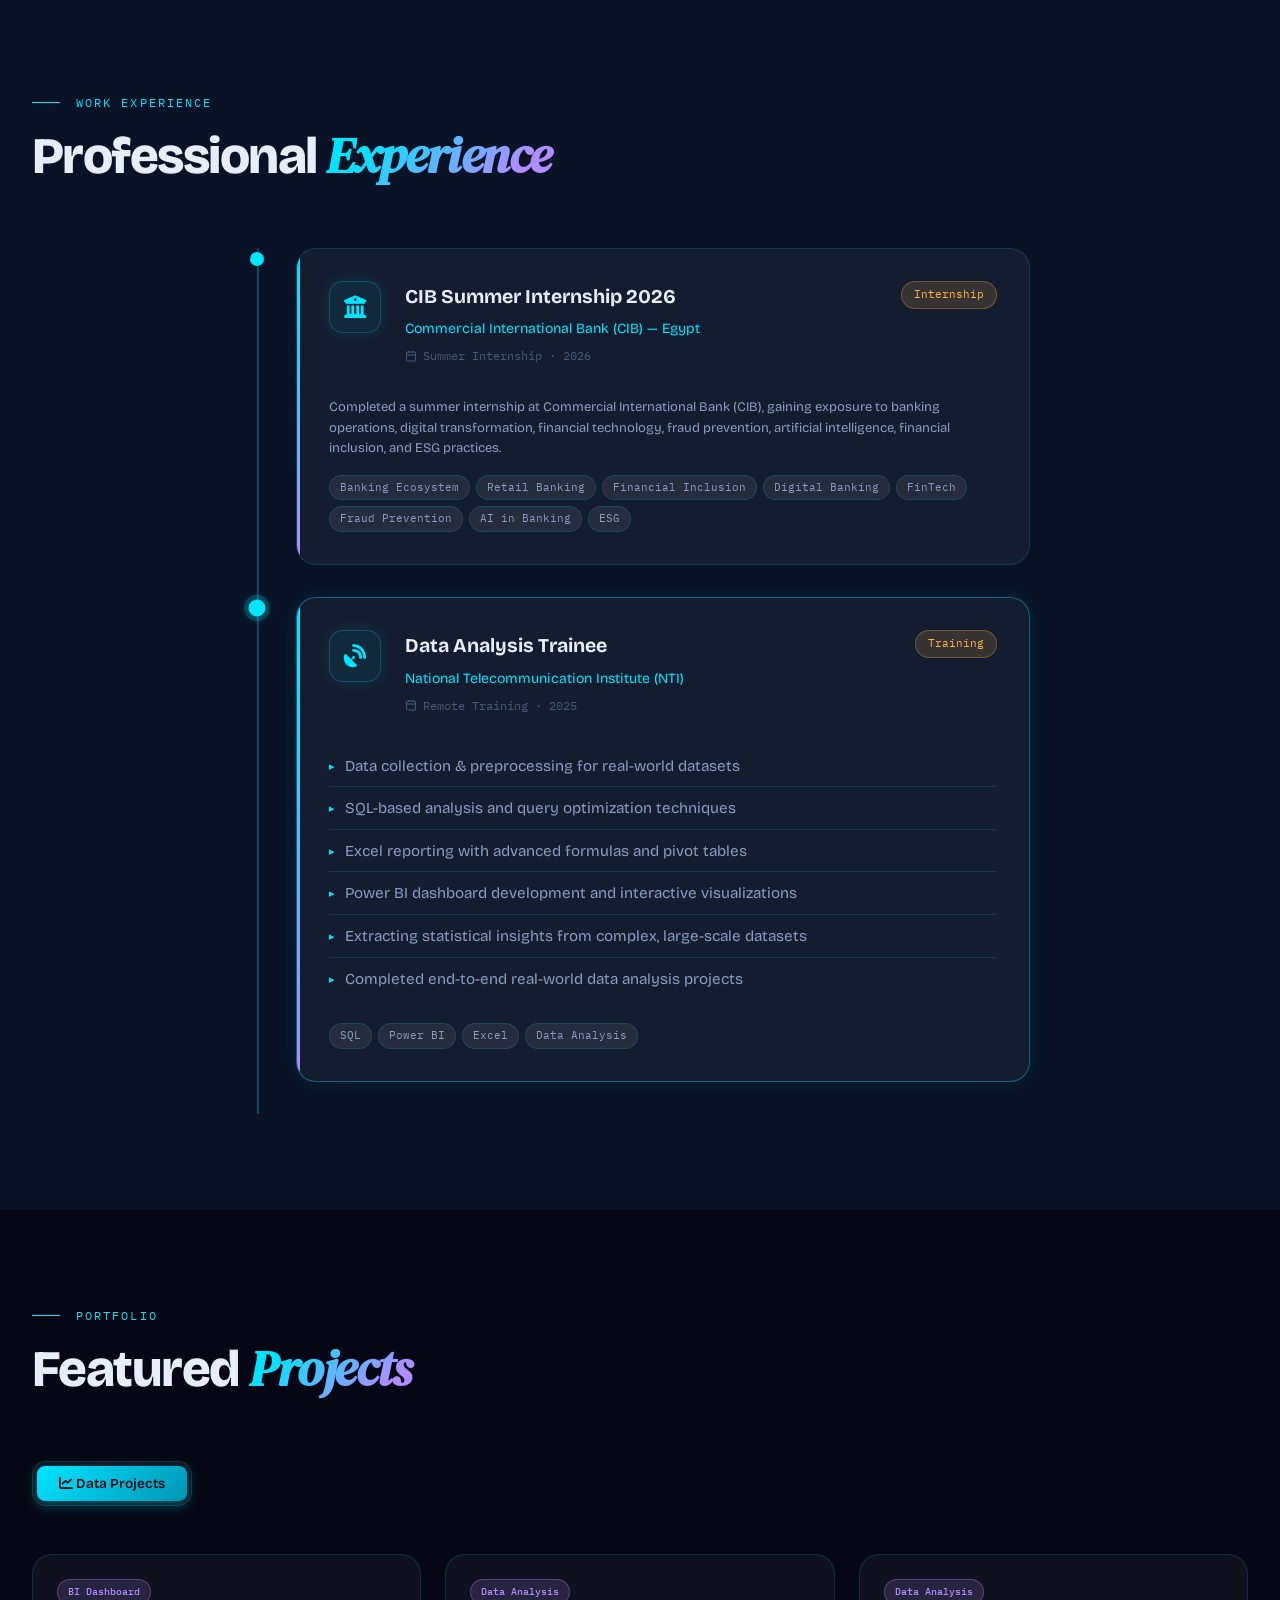
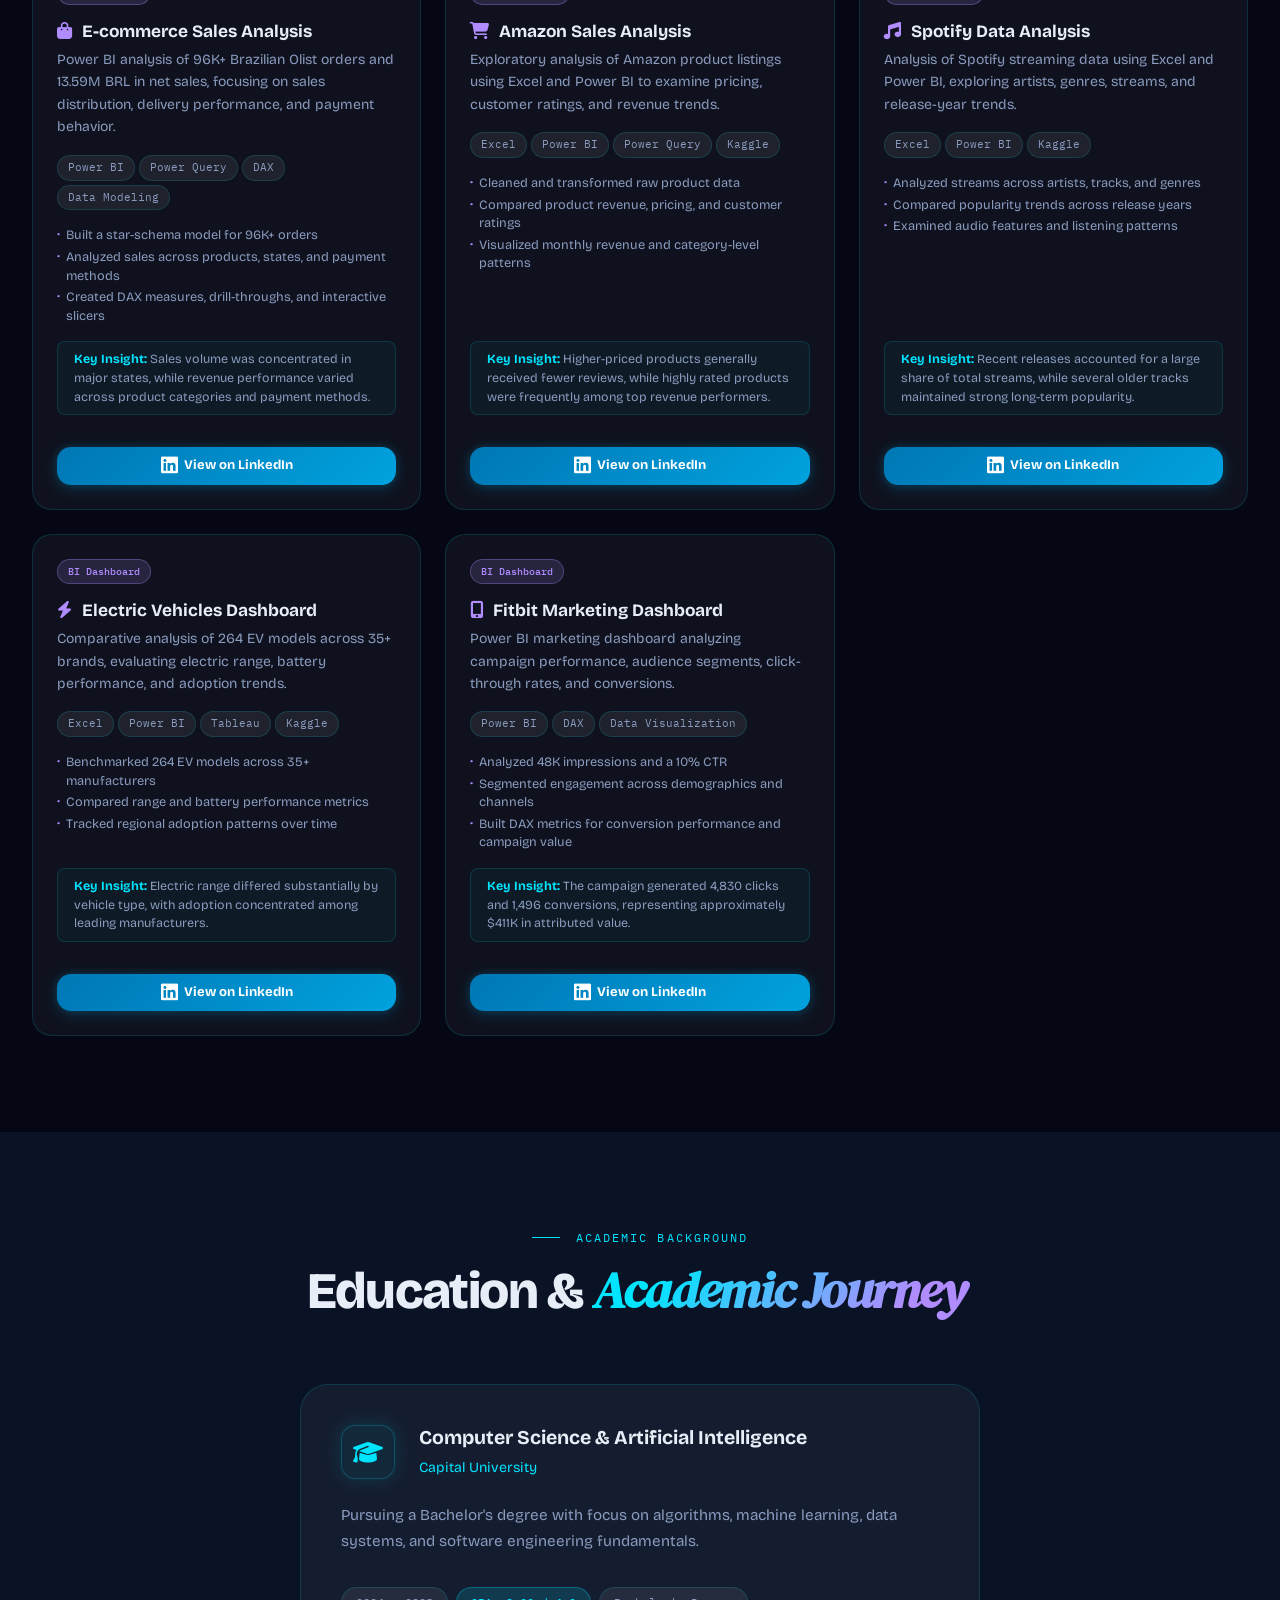
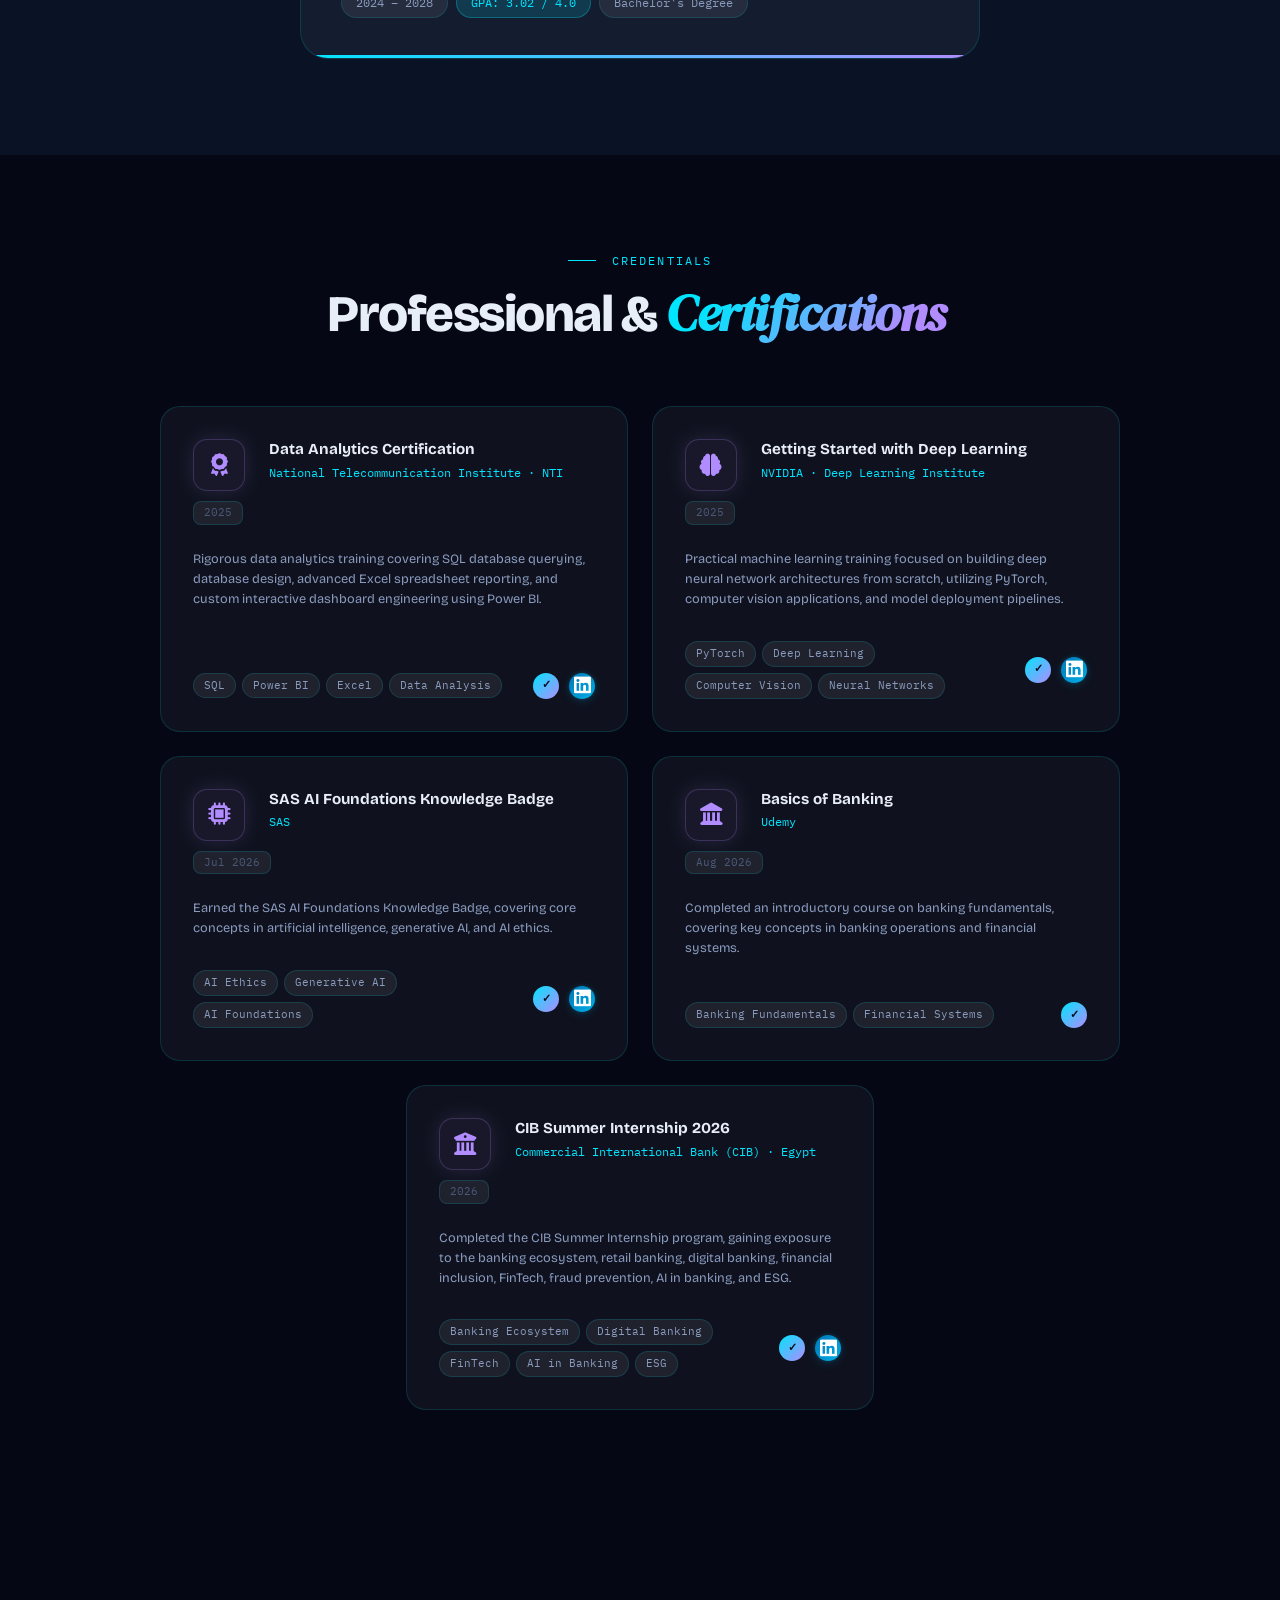
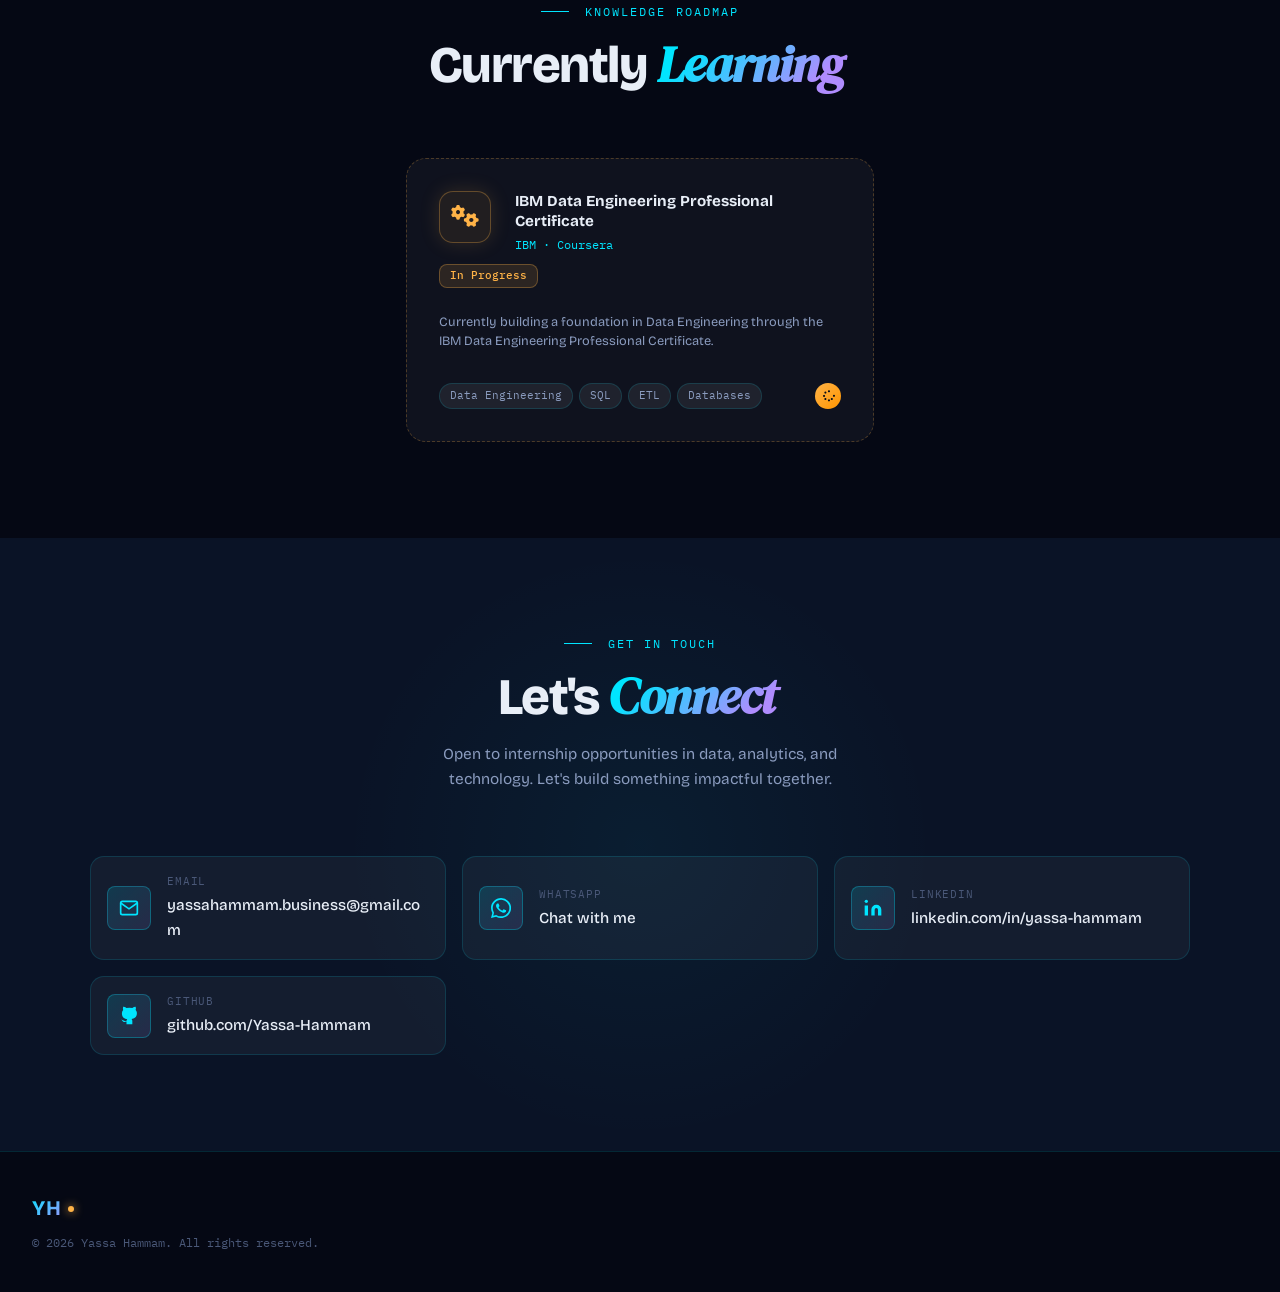
==== commit c2f3b70c: "new" ====
--- a/index.html
+++ b/index.html
@@ -29,7 +29,8 @@
 <body>
 
   <!-- Scroll progress bar -->
-  <div class="scroll-bar" id="scroll-bar" role="progressbar" aria-label="Page scroll progress"></div>
+  <div class="scroll-bar" id="scroll-bar" role="progressbar" aria-label="Page scroll progress" aria-valuenow="0"
+    aria-valuemin="0" aria-valuemax="100"></div>
 
   <!-- Noise overlay -->
   <div class="noise-overlay" aria-hidden="true"></div>
@@ -151,8 +152,7 @@
             <div class="avatar-ring ring-spin"></div>
             <div class="avatar-ring ring-spin-rev"></div>
             <div class="avatar-inner">
-              <img src="profile.png" translate="no" alt="Yassa Hammam" class="avatar-photo" loading="eager"
-                onerror="this.style.display='none';document.querySelector('.avatar-initials').style.display='flex'" />
+              <img src="profile.png" translate="no" alt="Yassa Hammam" class="avatar-photo" loading="eager" />
               <div class="avatar-initials" style="display: none;">YH</div>
             </div>
             <div class="avatar-glow"></div>
@@ -353,7 +353,7 @@
         <div class="skills-grid">
           <article class="skill-card reveal delay-1">
             <div class="skill-card-icon" aria-hidden="true"><i class="fa-solid fa-code"></i></div>
-            <h3 class="skill-card-title">Programming &amp; CS</h3>
+            <h3 class="skill-card-title">Programming &amp; Software Development</h3>
             <div class="skill-pills">
               <span class="pill">Python</span>
               <span class="pill">Java</span>
@@ -522,6 +522,13 @@
 
         <!-- ==================== DATA PROJECTS ==================== -->
 
+        <div class="tab-group" role="tablist" aria-label="Project Categories">
+          <button class="tab active" id="btn-data" data-tab="data" role="tab" aria-selected="true"
+            aria-controls="tab-data">
+            <i class="fa-solid fa-chart-line"></i> Data Projects
+          </button>
+        </div>
+
         <div class="projects-panel active" id="tab-data" role="tabpanel" aria-labelledby="btn-data">
 
           <div class="projects-grid">
@@ -794,7 +801,7 @@
 
 
           <div class="projects-more-container">
-            <button class="btn btn-outline show-more-btn" data-panel="tab-data">
+            <button class="btn btn-outline show-more-btn" data-panel="tab-data" aria-expanded="false">
 
               <span>Show More</span>
               <i class="fa-solid fa-chevron-down"></i>
--- a/style.css
+++ b/style.css
@@ -263,9 +263,6 @@
 }
 
 /* ════════════════════════════════════════════
-  
-
-/* ════════════════════════════════════════════
    NAVIGATION
    ════════════════════════════════════════════ */
 .site-header {
@@ -339,39 +336,6 @@
   list-style: none;
 }
 
-@media (max-width: 900px) {
-
-  .nav-menu {
-    position: fixed;
-    top: 68px;
-    right: 0;
-    width: 100%;
-    height: calc(100vh - 68px);
-
-    flex-direction: column;
-    justify-content: center;
-    align-items: center;
-
-    background: var(--nav-menu-bg);
-    backdrop-filter: blur(25px);
-
-    transform: translateX(100%);
-    transition: 0.4s ease;
-  }
-
-  .nav-menu.open {
-    transform: translateX(0);
-  }
-
-  .nav-link {
-    font-size: 1.2rem;
-    padding: 12px 20px;
-  }
-
-  .hamburger {
-    display: flex;
-  }
-}
 
 .nav-link {
   font-size: 0.85rem;
@@ -463,28 +427,38 @@
 .hamburger {
   display: none;
   flex-direction: column;
+  align-items: center;
+  justify-content: center;
   gap: 5px;
+  width: 32px;
+  height: 32px;
+  padding: 4px;
   background: transparent;
   border: none;
+  cursor: pointer;
 }
 
 .hamburger span {
   width: 22px;
   height: 2px;
   background: var(--text-2);
-  transition: 0.3s;
-}
-
-.hamburger.open span:nth-child(1) {
-  transform: rotate(45deg) translateY(6px);
-}
-
-.hamburger.open span:nth-child(2) {
+  transition: transform 0.3s ease, opacity 0.3s ease;
+  transform-origin: center;
+}
+
+.hamburger.open span:nth-child(1),
+.hamburger.active span:nth-child(1) {
+  transform: translateY(7px) rotate(45deg);
+}
+
+.hamburger.open span:nth-child(2),
+.hamburger.active span:nth-child(2) {
   opacity: 0;
 }
 
-.hamburger.open span:nth-child(3) {
-  transform: rotate(-45deg) translateY(-6px);
+.hamburger.open span:nth-child(3),
+.hamburger.active span:nth-child(3) {
+  transform: translateY(-7px) rotate(-45deg);
 }
 
 @media (max-width: 900px) {
@@ -493,26 +467,47 @@
     top: 68px;
     left: 0;
     right: 0;
-    bottom: 0;
+    height: calc(100dvh - 68px);
+    max-height: calc(100dvh - 68px);
+
+    background-color: var(--bg-2);
     background: var(--nav-menu-bg);
     backdrop-filter: blur(24px);
     -webkit-backdrop-filter: blur(24px);
+
+    display: flex;
     flex-direction: column;
     align-items: center;
-    justify-content: center;
-    gap: var(--sp-3);
+    justify-content: flex-start;
+    padding: var(--sp-6) var(--sp-4);
+    gap: var(--sp-2);
+
+    overflow-y: auto;
+    overflow-x: hidden;
+    -webkit-overflow-scrolling: touch;
+
     transform: translateX(100%);
     transition: transform var(--dur-slow) var(--ease);
     z-index: 999;
   }
 
+  .nav-menu>li:first-child {
+    margin-top: auto;
+  }
+
+  .nav-menu>li:last-child {
+    margin-bottom: auto;
+  }
+
   .nav-menu.open {
     transform: translateX(0);
   }
 
   .nav-link {
-    font-size: 1.2rem;
+    font-size: 1.15rem;
     padding: var(--sp-2) var(--sp-4);
+    text-align: center;
+    border-radius: var(--r-md);
   }
 
   .nav-cta {
@@ -1403,6 +1398,90 @@
   flex-wrap: wrap;
   gap: 6px;
   margin-top: var(--sp-2);
+}
+
+/* ─── Connected Progress Timeline (all screen sizes) ────────────
+   Strategy: one ::before spine on .timeline replaces per-card
+   .marker-line segments, eliminating every gap.
+   ──────────────────────────────────────────────────────────── */
+
+/* 1. Single continuous spine ─────────────────────────────────── */
+.timeline {
+  position: relative;
+}
+
+.timeline::before {
+  content: '';
+  position: absolute;
+  /* Centre the spine on the 14px dot.
+     On mobile gap=12px, dot=14px → left=7px.
+     On desktop the .exp-marker column is also 14px wide → same. */
+  left: 7px;
+  top: 0;
+  bottom: 0;
+  width: 2px;
+  background: var(--border-2);
+  border-radius: 1px;
+  z-index: 0;
+}
+
+/* 2. Per-card marker-line → hidden (spine replaces it) ─────── */
+.marker-line {
+  display: none;
+}
+
+/* 3. Dot reset — "upcoming" state (○) ────────────────────────
+   Override the original solid-cyan default so there is a clear
+   completed → active → upcoming hierarchy.                     */
+.marker-dot {
+  background: var(--bg-2);
+  border: 2px solid var(--border-2);
+  box-shadow: none;
+  position: relative;
+  z-index: 1;
+  transition:
+    transform 0.3s var(--ease-spring),
+    box-shadow 0.3s ease,
+    background 0.3s ease,
+    border-color 0.3s ease;
+}
+
+/* 4. "Completed" state (●) ────────────────────────────────────
+   Past experiences: solid accent dot, no extra glow.           */
+.exp-card.completed .marker-dot {
+  background: var(--cyan);
+  border-color: var(--cyan);
+  box-shadow: none;
+}
+
+/* 5. "Active" state (◎) ───────────────────────────────────────
+   Currently visible experience: soft halo + slight scale.      */
+.exp-card.active .marker-dot {
+  background: var(--cyan);
+  border-color: var(--cyan);
+  box-shadow: 0 0 0 4px rgba(0, 229, 255, 0.18), 0 0 10px rgba(0, 229, 255, 0.3);
+  transform: scale(1.2);
+}
+
+/* Active card: barely-visible accent border lift */
+.exp-card.active .exp-content {
+  border-color: rgba(0, 229, 255, 0.35);
+  box-shadow: 0 0 20px rgba(0, 229, 255, 0.08);
+}
+
+/* ─── Mobile-only: compact spacing ─────────────────────────── */
+@media (max-width: 767px) {
+  .exp-card {
+    gap: 12px;
+  }
+
+  .exp-content {
+    padding: var(--sp-3) var(--sp-2);
+  }
+
+  .exp-header {
+    gap: var(--sp-2);
+  }
 }
 
 /* ════════════════════════════════════════════
